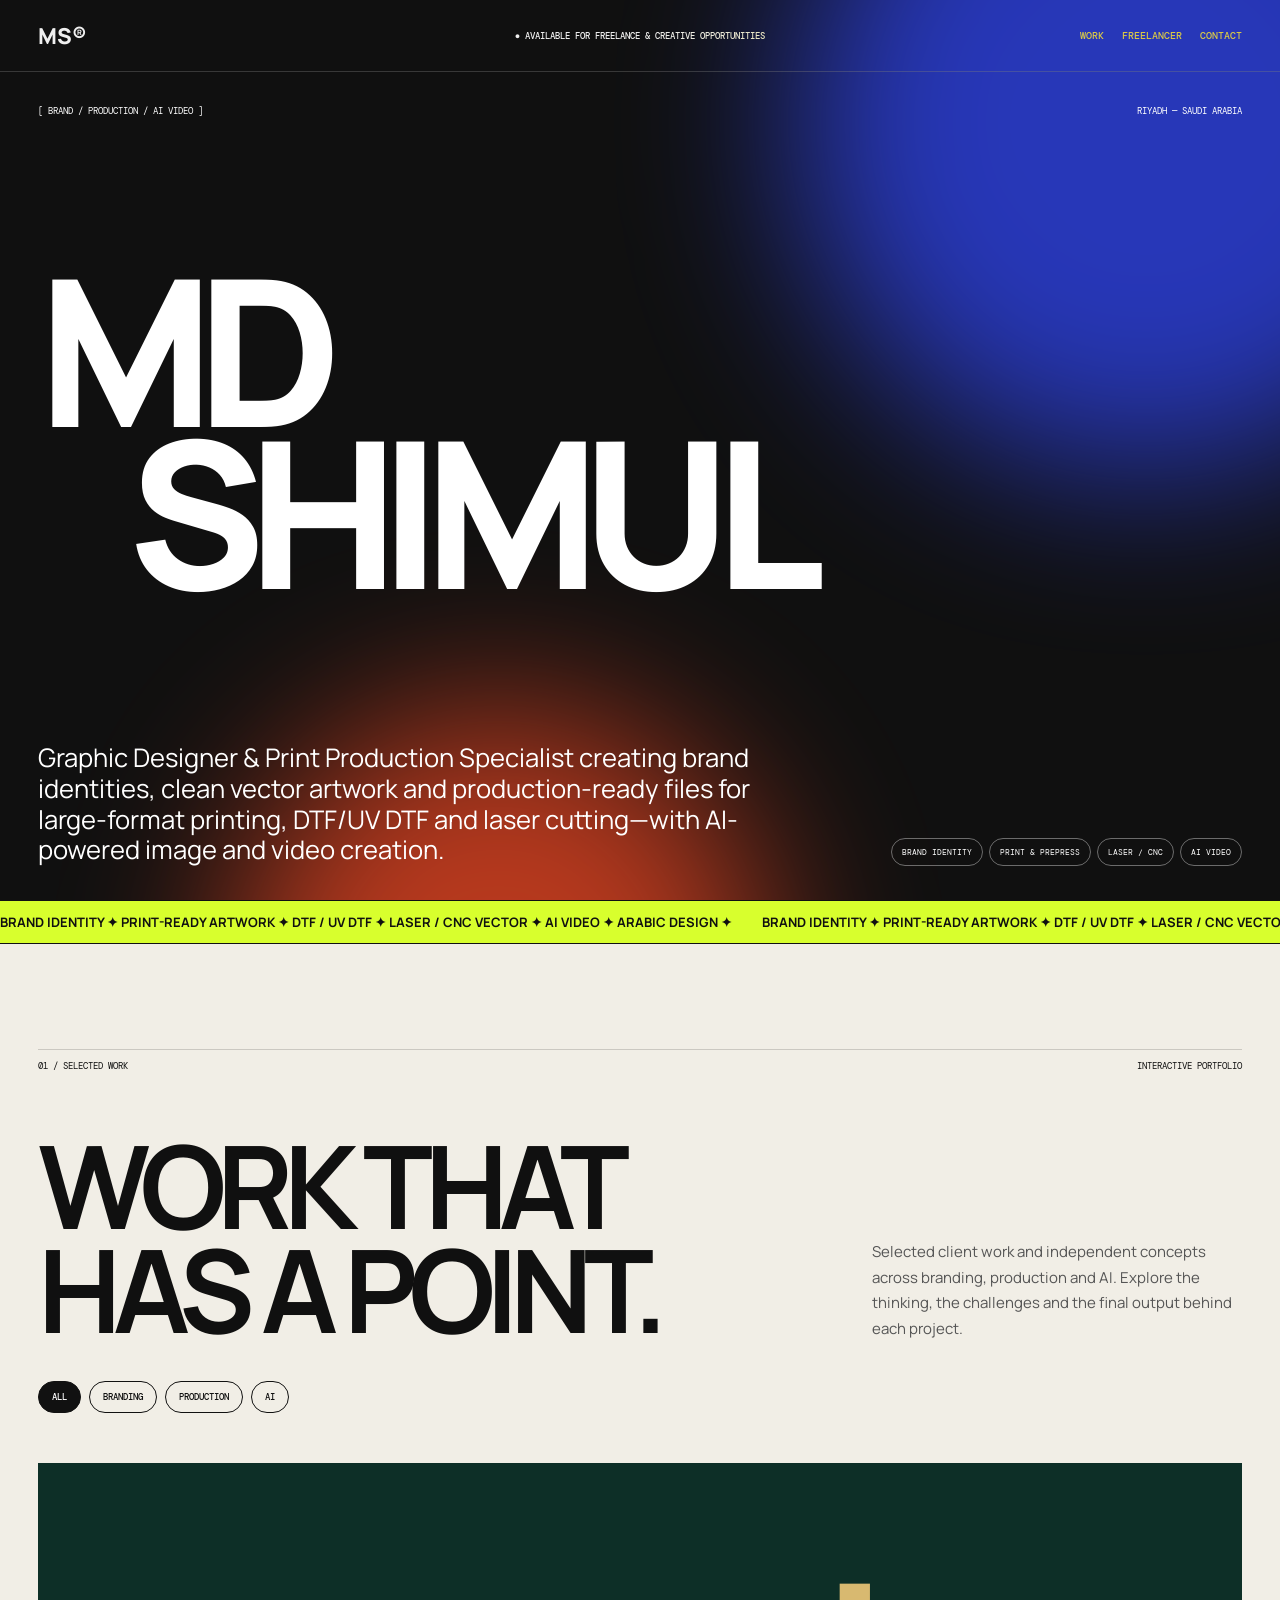
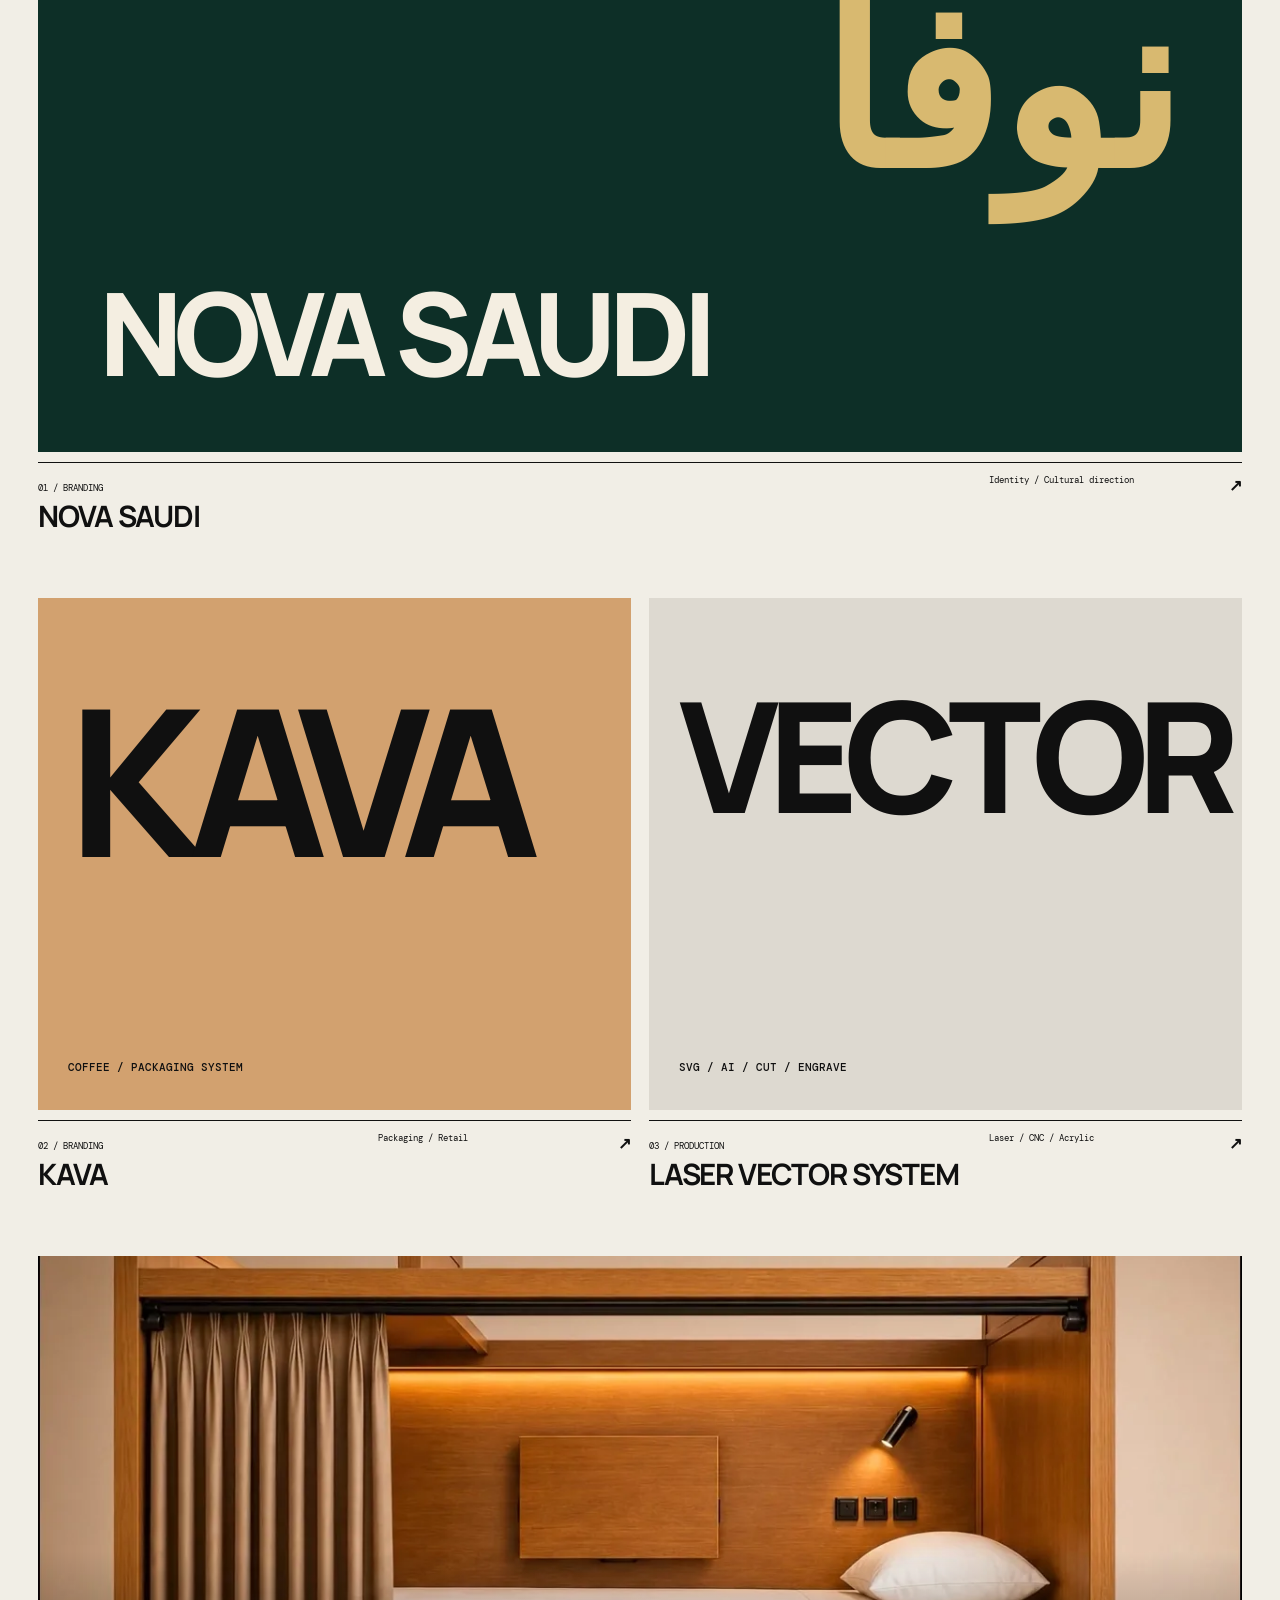
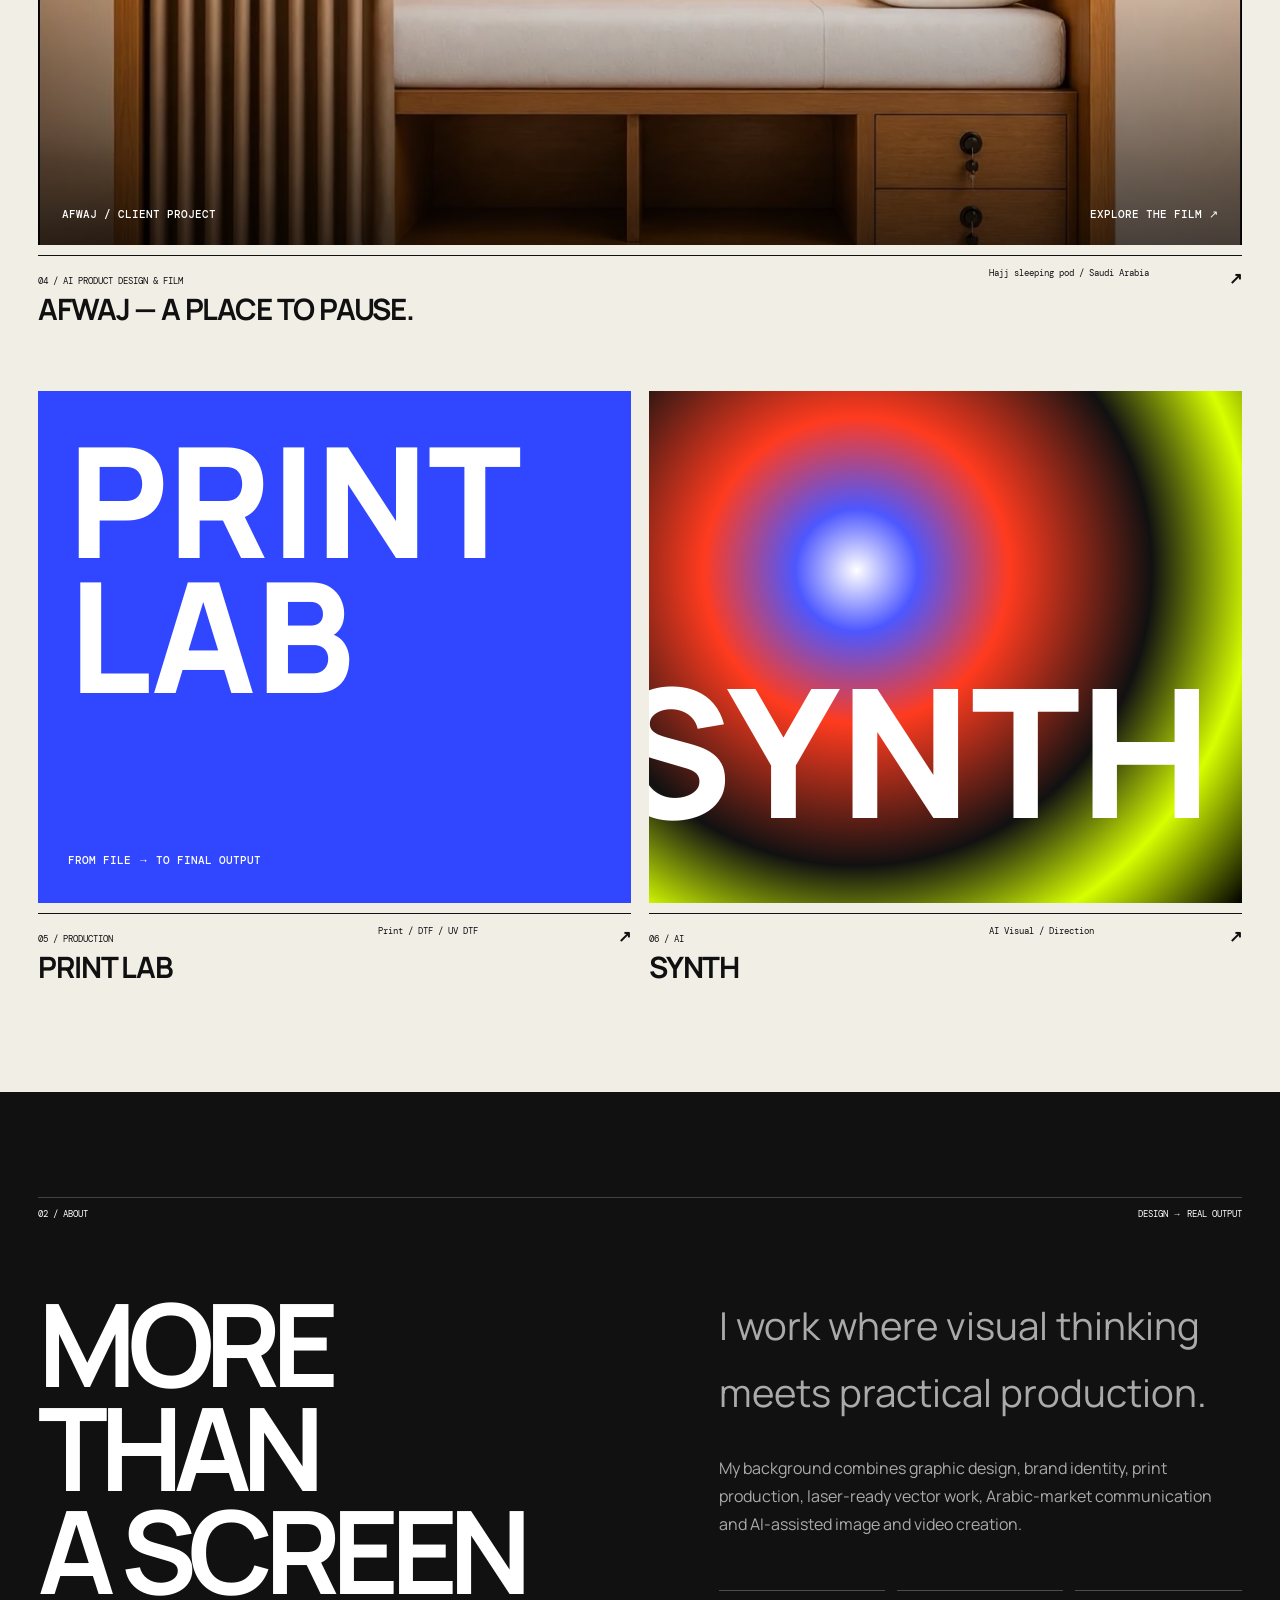
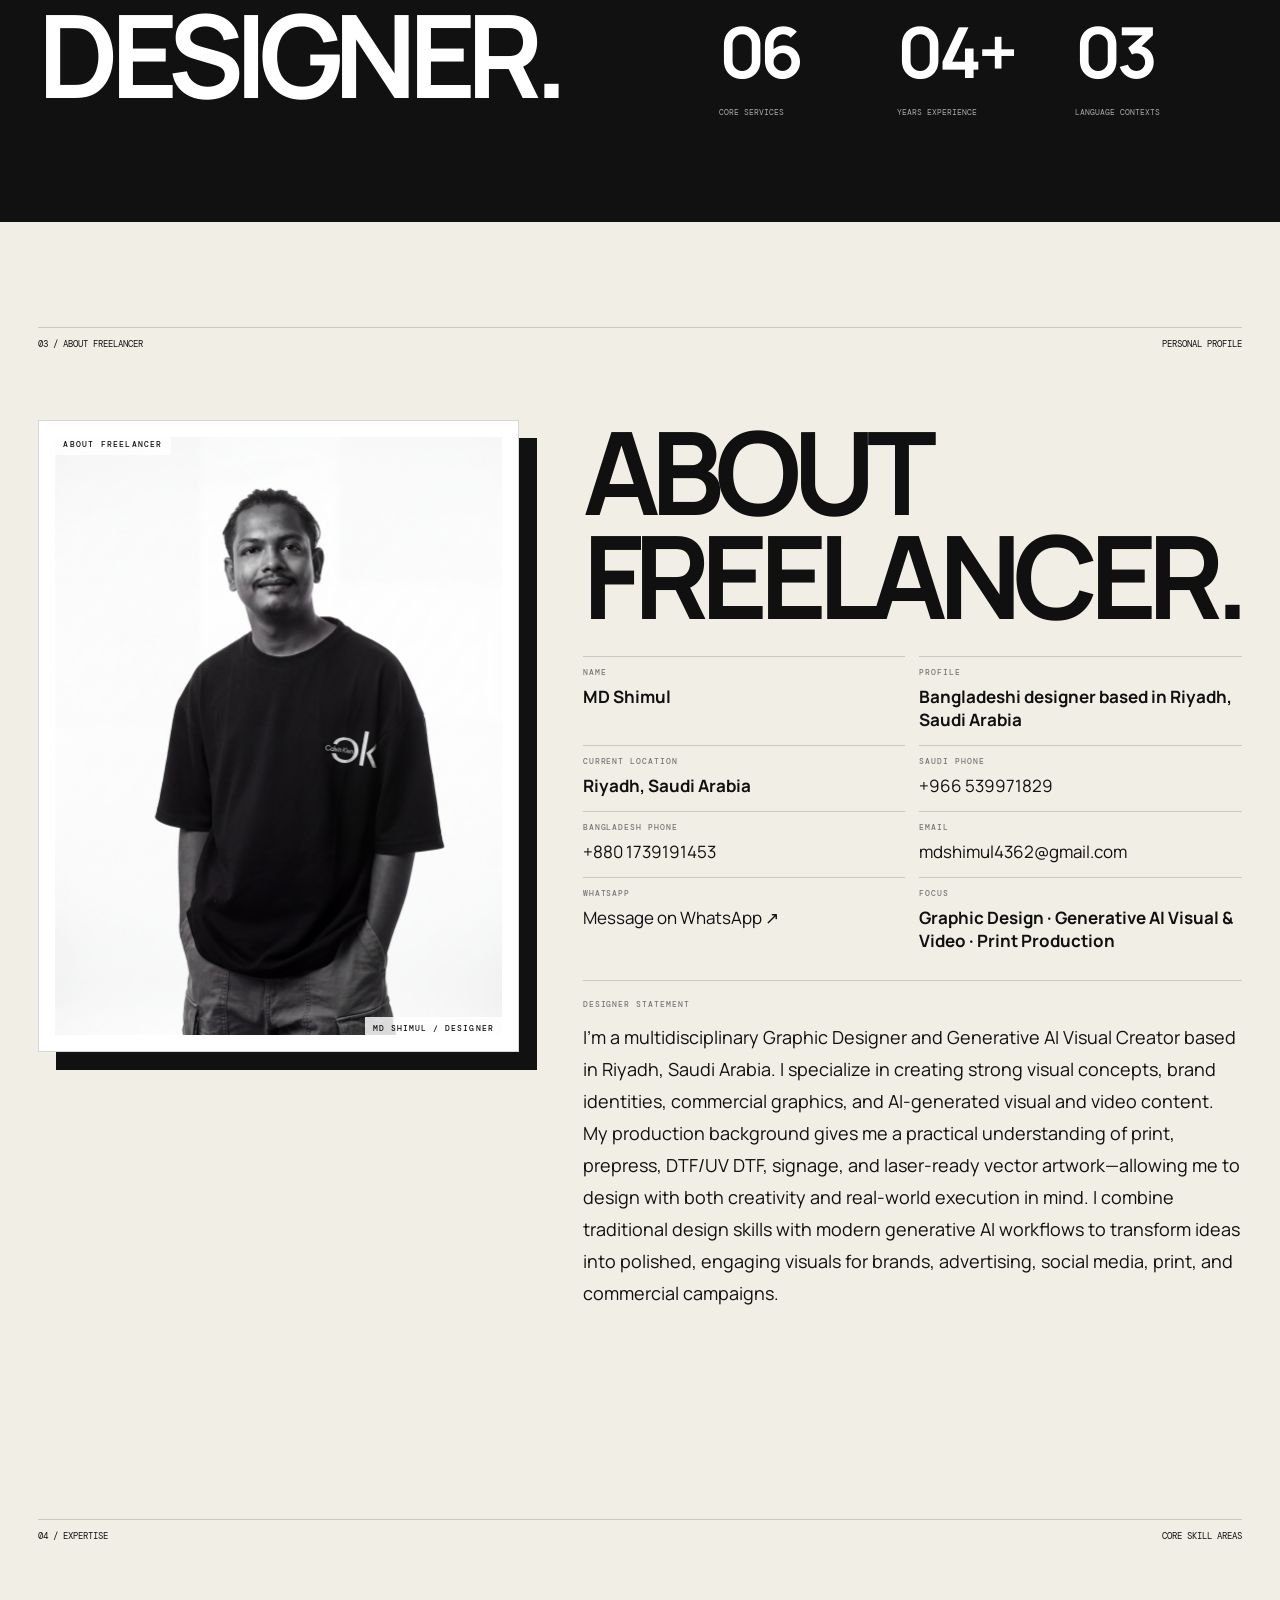
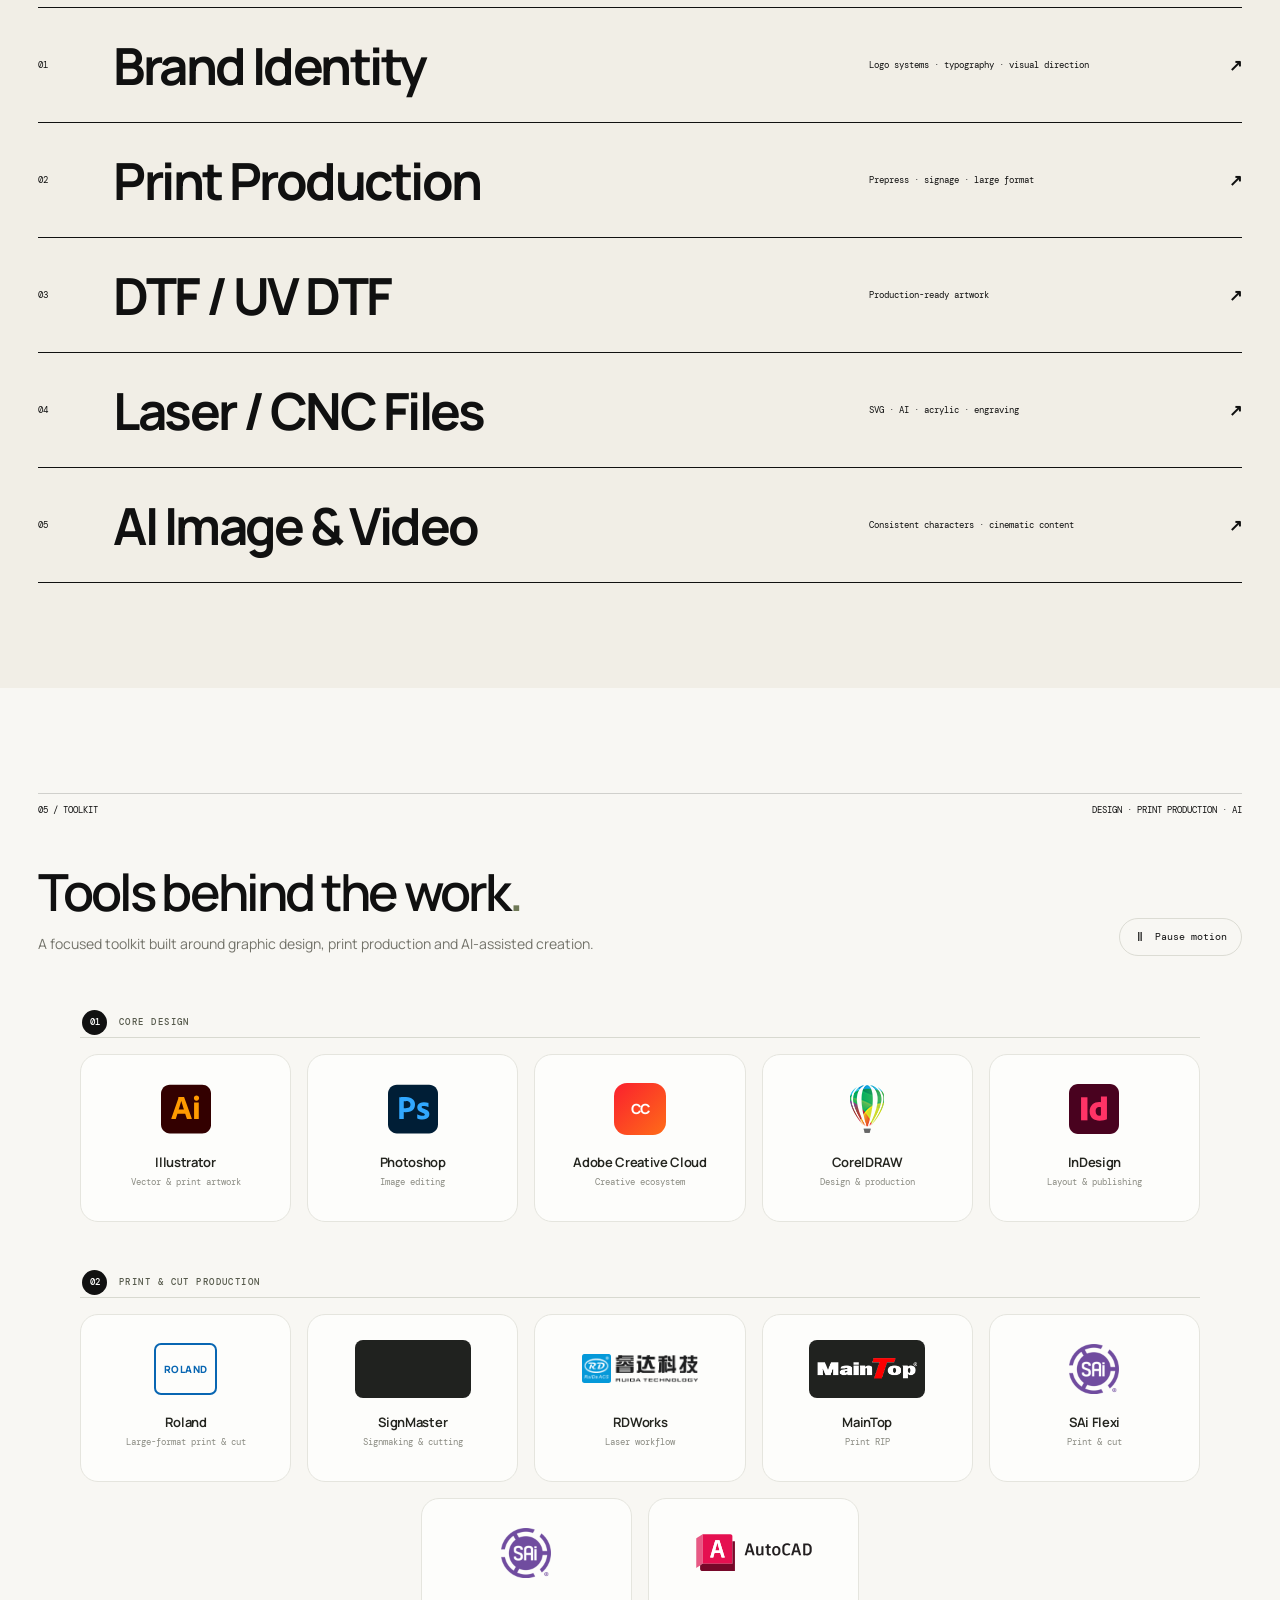
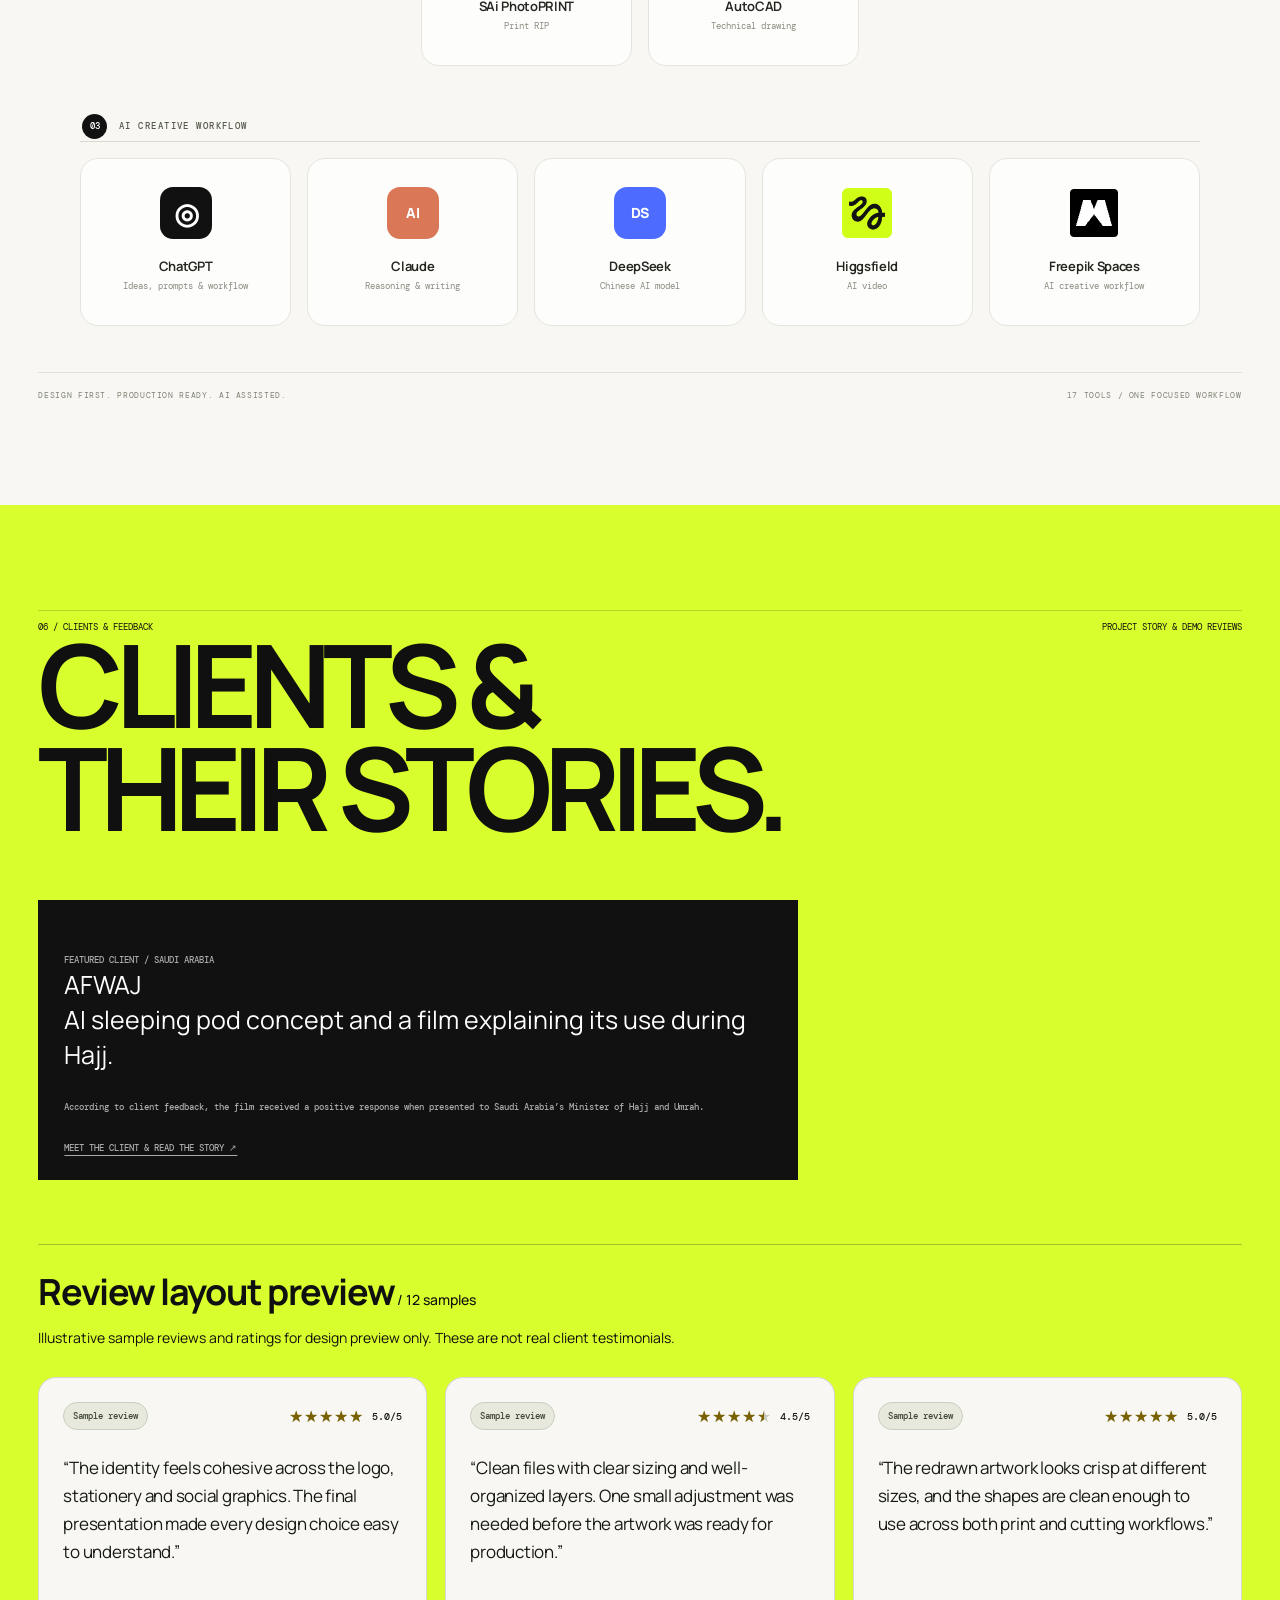
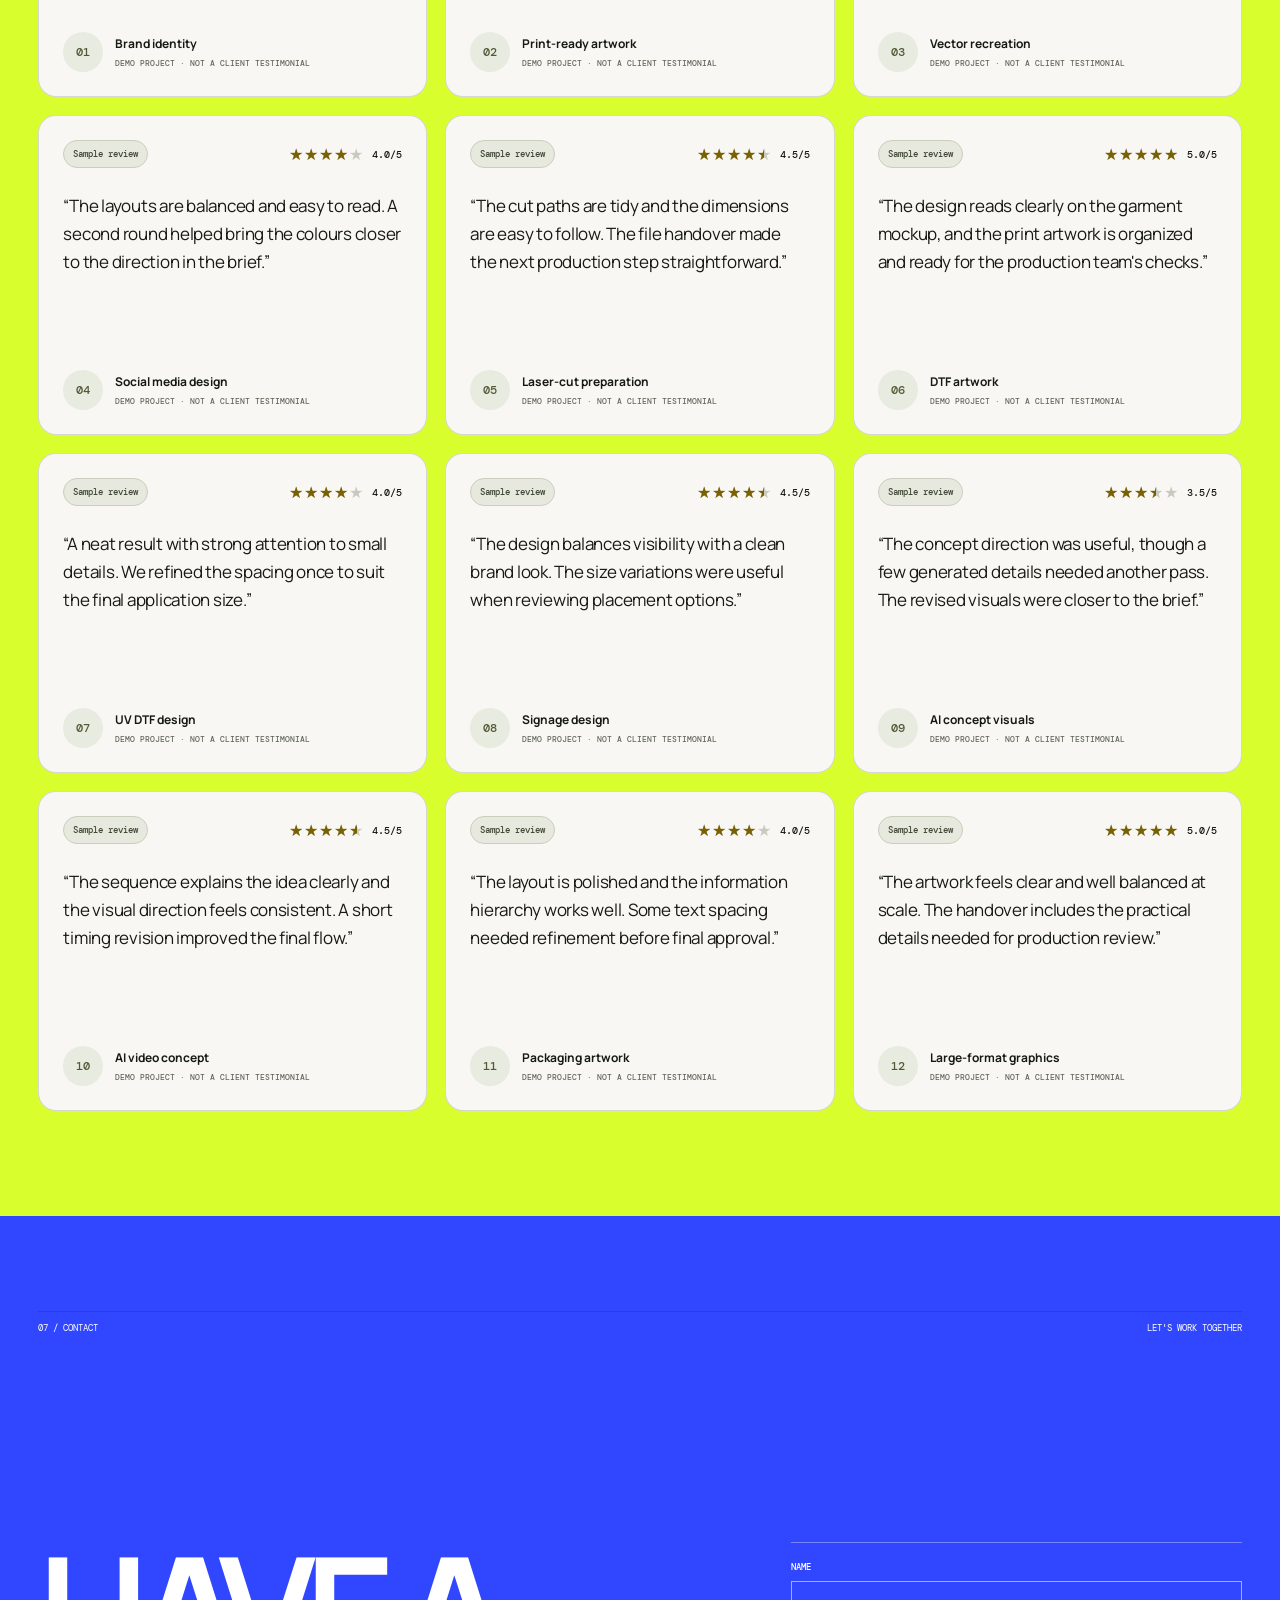
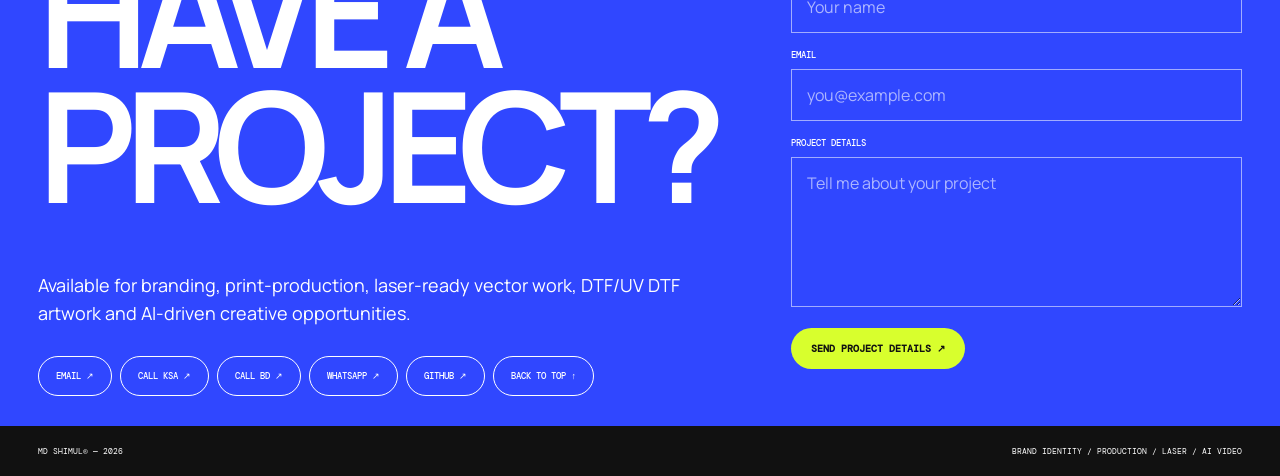
==== index.html @ 44db55bb "Refresh hero description and add 12 clearly labelled sample review cards" ====
<!doctype html>
<html lang="en">
<head>
<meta charset="utf-8">
<meta name="viewport" content="width=device-width,initial-scale=1">
<meta name="theme-color" content="#101010">
<meta name="description" content="MD Shimul — Bangladeshi Brand & Production Designer based in Riyadh, Saudi Arabia, specializing in brand identity, print, DTF/UV DTF, laser/CNC vector files and AI video.">
<meta name="robots" content="index,follow,max-image-preview:large">
<meta name="author" content="MD Shimul">
<link rel="canonical" href="https://shimulco2004-dot.github.io/">
<meta property="og:type" content="website">
<meta property="og:title" content="MD Shimul — Brand, Production & AI Video Designer">
<meta property="og:description" content="Bangladeshi designer based in Riyadh, Saudi Arabia. Brand identity, print production, laser/CNC vector artwork and AI video.">
<meta property="og:url" content="https://shimulco2004-dot.github.io/">
<meta name="twitter:card" content="summary">
<title>MD Shimul — Brand, Production & AI Video Designer</title>
<link rel="preconnect" href="https://fonts.googleapis.com"><link rel="preconnect" href="https://fonts.gstatic.com" crossorigin><link href="https://fonts.googleapis.com/css2?family=DM+Mono:wght@400;500&family=Manrope:wght@400;500;600;700;800&display=swap" rel="stylesheet">
<style>
*{box-sizing:border-box;margin:0;padding:0}:root{--bg:#f1eee6;--ink:#101010;--acid:#d8ff2d;--blue:#3047ff;--orange:#ff5530;--line:rgba(16,16,16,.17);--ease:cubic-bezier(.2,.8,.2,1)}html{scroll-behavior:smooth}body{background:var(--bg);color:var(--ink);font-family:Manrope,sans-serif;overflow-x:hidden}body.lock{overflow:hidden}a{color:inherit;text-decoration:none}button,input,textarea{font:inherit;color:inherit}img{display:block;max-width:100%;height:auto}.progress{position:fixed;top:0;left:0;width:100%;height:2px;z-index:9999}.progress i{display:block;height:100%;width:0;background:var(--acid)}
header{height:72px;position:fixed;inset:0 0 auto;z-index:90;display:grid;grid-template-columns:1fr auto 1fr;align-items:center;padding:0 3vw;color:#fff;mix-blend-mode:difference;border-bottom:1px solid rgba(255,255,255,.18)}.logo{font-size:22px;font-weight:800}.status{font:500 9px DM Mono}.menu{justify-self:end;display:flex;gap:18px;font:500 10px DM Mono}.hero{min-height:100svh;background:#101010;color:#fff;padding:105px 3vw 34px;display:flex;flex-direction:column;justify-content:space-between;position:relative;overflow:hidden}.orb{position:absolute;border-radius:50%;filter:blur(85px);opacity:.7}.oa{width:55vw;height:55vw;background:#3148ff;right:-17vw;top:-18vw}.ob{width:42vw;height:42vw;background:#ff4b24;left:18vw;bottom:-27vw}.heroTop,.heroType,.heroBottom{position:relative;z-index:2}.heroTop{display:flex;justify-content:space-between;font:400 9px DM Mono}.heroType{margin:45px 0}.hero h1{font-size:clamp(86px,16vw,255px);line-height:.79;letter-spacing:-.085em;font-weight:800}.hero h1:last-child{transform:translateX(7vw)}.heroBottom{display:grid;grid-template-columns:minmax(0,760px) auto;gap:28px;align-items:end}.heroBottom p{font-size:clamp(19px,2vw,30px);line-height:1.2}.chips{display:flex;flex-wrap:wrap;gap:6px;justify-content:flex-end}.chips span{border:1px solid rgba(255,255,255,.38);border-radius:999px;padding:8px 10px;font:400 8px DM Mono}.ticker{background:var(--acid);overflow:hidden;border-block:1px solid #111}.ticker div{display:flex;width:max-content;gap:30px;padding:12px 0;animation:run 20s linear infinite;font-size:13px;font-weight:700}.ticker span{white-space:nowrap}@keyframes run{to{transform:translateX(-50%)}}
.pad{padding:105px 3vw}.barhead{border-top:1px solid var(--line);padding-top:10px;display:flex;justify-content:space-between;font:400 9px DM Mono}.intro{display:grid;grid-template-columns:1fr 370px;gap:45px;align-items:end;margin:62px 0 68px}.intro h2,.about h2,.freelancer h2,.testimonials h2{font-size:clamp(60px,9vw,145px);line-height:.9;letter-spacing:-.075em}.intro p{font-size:15px;line-height:1.7;color:#555}.filters{display:flex;gap:8px;flex-wrap:wrap;margin:-28px 0 50px}.filters button{background:transparent;border:1px solid #111;border-radius:999px;padding:9px 13px;font:500 9px DM Mono;cursor:pointer}.filters button.active,.filters button:hover{background:#111;color:#fff}
.grid{display:grid;grid-template-columns:1fr 1fr;gap:62px 18px}.project{cursor:pointer}.project.hidden{display:none}.project.wide{grid-column:1/-1}.thumb{height:40vw;max-height:620px;position:relative;overflow:hidden;transition:.4s var(--ease)}.wide .thumb{height:46vw;max-height:720px}.project:hover .thumb{transform:scale(.985)}.thumb:after{content:'VIEW CASE';position:absolute;right:18px;top:18px;background:var(--acid);color:#111;border-radius:999px;padding:10px 12px;font:500 8px DM Mono;opacity:0;transform:translateY(-7px);transition:.3s;z-index:3}.project:hover .thumb:after{opacity:1;transform:none}.p1{background:#0d2f27}.p1:before{content:'نوفا';position:absolute;color:#d8b970;font-size:18vw;font-weight:800;right:5%;top:10%}.p1 span{position:absolute;left:5%;bottom:7%;color:#f4eee1;font-size:9vw;font-weight:800;letter-spacing:-.07em}.p2{background:#d2a16f}.p2:before{content:'KAVA';position:absolute;left:5%;top:8%;font-size:16vw;font-weight:800;letter-spacing:-.08em}.p2 span,.p3 span,.p4 span,.p5 span,.p6 span{position:absolute;left:5%;bottom:7%;font:500 11px DM Mono}.p3{background:#ddd9d0}.p3:before{content:'VECTOR';position:absolute;left:5%;top:10%;font-size:12vw;font-weight:800;letter-spacing:-.07em}.p4{background:#111;color:#fff}.p4:before{content:'AI FILM';position:absolute;left:5%;top:10%;font-size:14vw;font-weight:800;letter-spacing:-.07em}.p4 span{color:var(--acid)}.p5{background:var(--blue);color:#fff}.p5:before{content:'PRINT\A LAB';white-space:pre;position:absolute;left:5%;top:8%;font-size:12vw;line-height:.88;font-weight:800}.p6{background:radial-gradient(circle at 35% 35%,#fff 0,#4d57ff 12%,#ff3b1f 30%,#111 58%,#d7ff00 78%,#000 100%)}.p6:before{content:'SYNTH';position:absolute;right:5%;bottom:6%;font-size:14vw;font-weight:800;color:#fff}.meta{border-top:1px solid #111;margin-top:10px;padding-top:11px;display:grid;grid-template-columns:1fr 220px auto;gap:20px}.meta h3{font-size:clamp(21px,2.3vw,35px);letter-spacing:-.04em}.meta small,.meta p{font:400 9px DM Mono}
.dark{background:#111;color:#fff}.dark .barhead{border-color:rgba(255,255,255,.2)}.aboutGrid{display:grid;grid-template-columns:1.05fr .95fr;gap:8vw;margin-top:72px}.lead{font-size:clamp(26px,3vw,43px);line-height:1.15;margin-bottom:28px}.about p{color:#aaa;line-height:1.75}.numbers{display:grid;grid-template-columns:repeat(3,1fr);gap:12px;margin-top:52px}.number{border-top:1px solid rgba(255,255,255,.25);padding-top:12px}.number strong{font-size:clamp(36px,5.5vw,82px);letter-spacing:-.06em}.number span{display:block;margin-top:8px;font:400 8px DM Mono;color:#aaa}
.freelancerWrap{display:grid;grid-template-columns:minmax(280px,520px) 1fr;gap:5vw;align-items:start;margin-top:70px}.editorial{position:relative;background:#fff;padding:16px;border:1px solid var(--line);box-shadow:18px 18px 0 #111}.editorial:before{content:'ABOUT FREELANCER';position:absolute;left:16px;top:12px;background:rgba(255,255,255,.82);padding:6px 8px;font:500 8px DM Mono;letter-spacing:.15em;z-index:2}.editorial:after{content:'MD SHIMUL / DESIGNER';position:absolute;right:16px;bottom:12px;background:rgba(255,255,255,.82);padding:6px 8px;font:500 8px DM Mono;letter-spacing:.13em;z-index:2}.editorial img{width:100%;height:auto}.info{display:grid;grid-template-columns:1fr 1fr;gap:14px;margin:28px 0}.item{border-top:1px solid var(--line);padding-top:10px}.item span{display:block;font:500 8px DM Mono;letter-spacing:.12em;text-transform:uppercase;color:#777;margin-bottom:8px}.item strong,.item a{font-size:17px;word-break:break-word}.statement{border-top:1px solid var(--line);padding-top:18px}.statement span{display:block;font:500 8px DM Mono;letter-spacing:.12em;text-transform:uppercase;color:#777;margin-bottom:12px}.statement p{font-size:18px;line-height:1.78}.skills{margin-top:65px;border-top:1px solid #111}.skill{display:grid;grid-template-columns:55px 1fr 340px auto;align-items:center;gap:20px;border-bottom:1px solid #111;padding:22px 0;transition:.25s}.skill:hover{background:var(--acid);padding-inline:14px}.skill h3{font-size:clamp(30px,4vw,58px);letter-spacing:-.05em}.skill small,.skill p{font:400 9px DM Mono}.tools{background:var(--orange)}.cloud{display:flex;flex-wrap:wrap;gap:10px;margin-top:62px}.cloud span{font-size:clamp(25px,4.5vw,72px);font-weight:700;border:1px solid #111;border-radius:999px;padding:.12em .34em;letter-spacing:-.04em}.contact{min-height:90svh;background:var(--blue);color:#fff;padding:95px 3vw 30px;display:flex;flex-direction:column;justify-content:space-between}.contact h2{font-size:clamp(70px,12vw,190px);line-height:.88;letter-spacing:-.075em;margin:58px 0}.contact p{max-width:720px;font-size:18px;line-height:1.6}.links{display:flex;flex-wrap:wrap;gap:8px;margin-top:28px}.links a{border:1px solid #fff;border-radius:999px;padding:13px 17px;font:500 9px DM Mono}.links a:hover{background:var(--acid);color:#111;border-color:var(--acid)}footer{background:#111;color:#fff;padding:20px 3vw;display:flex;justify-content:space-between;font:400 8px DM Mono}.reveal{opacity:0;transform:translateY(34px);transition:.7s var(--ease)}.reveal.show{opacity:1;transform:none}.modal{position:fixed;inset:0;background:#101010;color:#fff;z-index:5000;opacity:0;pointer-events:none;transition:.35s;overflow:auto}.modal.open{opacity:1;pointer-events:auto}.modalTop{position:sticky;top:0;z-index:3;padding:18px 3vw;display:flex;justify-content:space-between;border-bottom:1px solid rgba(255,255,255,.18);background:rgba(16,16,16,.9);font:500 9px DM Mono}.close{border:1px solid #fff;background:transparent;color:#fff;border-radius:999px;padding:9px 12px;cursor:pointer}.case{padding:7vw 3vw}.case h2{font-size:clamp(68px,13vw,210px);line-height:.84;letter-spacing:-.08em;margin:20px 0 30px}.caseK{font:500 9px DM Mono;color:#aaa}.caseGrid{display:grid;grid-template-columns:1.15fr .85fr;gap:8vw;border-top:1px solid rgba(255,255,255,.2);padding-top:18px}.caseGrid p{font-size:clamp(21px,2.4vw,36px);line-height:1.17}.facts{font:400 9px DM Mono;display:grid;grid-template-columns:1fr 1fr;gap:20px}.facts span{display:block;color:#777;margin-bottom:6px}.caseVisual{margin:0 3vw 5vw;min-height:52vw;max-height:720px;position:relative;overflow:hidden}.caseVisual.p1,.caseVisual.p2,.caseVisual.p3,.caseVisual.p4,.caseVisual.p5,.caseVisual.p6{height:auto}
.testimonials{background:var(--acid)}.testimonial-grid{display:grid;grid-template-columns:repeat(3,1fr);gap:16px;margin-top:60px}.testimonial-card{background:#111;color:#fff;padding:26px;min-height:280px;display:flex;flex-direction:column;justify-content:space-between}.testimonial-card p{font-size:clamp(18px,2vw,27px);line-height:1.4}.testimonial-card small{font:500 9px DM Mono;color:#aaa;margin-top:28px}.contact-grid{display:grid;grid-template-columns:1fr 1fr;gap:6vw;align-items:start}.contact-form{margin-top:58px;border-top:1px solid rgba(255,255,255,.35);padding-top:18px}.field{margin-bottom:16px}.field label{display:block;font:500 9px DM Mono;margin-bottom:8px}.field input,.field textarea{width:100%;border:1px solid rgba(255,255,255,.55);background:transparent;color:#fff;padding:14px 15px;outline:none}.field input::placeholder,.field textarea::placeholder{color:rgba(255,255,255,.6)}.field input:focus,.field textarea:focus{border-color:var(--acid)}.field textarea{min-height:150px;resize:vertical}.submit{border:0;background:var(--acid);color:#111;padding:14px 20px;border-radius:999px;font:700 10px DM Mono;cursor:pointer}
@media(max-width:900px){header{grid-template-columns:1fr auto}.status{display:none}.menu a:nth-child(2){display:none}.hero h1{font-size:20vw}.hero h1:last-child{transform:none}.heroBottom,.intro,.aboutGrid,.freelancerWrap,.caseGrid,.contact-grid{grid-template-columns:1fr}.chips{justify-content:flex-start}.grid{grid-template-columns:1fr}.project.wide{grid-column:auto}.thumb,.wide .thumb{height:82vw}.meta{grid-template-columns:1fr auto}.meta p{display:none}.numbers,.info,.testimonial-grid{grid-template-columns:1fr}.skill{grid-template-columns:38px 1fr auto}.skill p{display:none}.caseVisual{min-height:82vw}}@media(max-width:560px){.pad{padding:82px 4vw}.hero{padding:92px 4vw 28px}.hero h1{font-size:21vw}.heroTop span:last-child{display:none}.intro h2,.about h2,.freelancer h2,.testimonials h2{font-size:17vw}.thumb,.wide .thumb{height:95vw}.editorial{box-shadow:12px 12px 0 #111}.contact h2{font-size:17vw}}


.toolkit-group-label{flex:0 0 100%;display:flex;align-items:center;gap:12px;margin-top:24px;padding:8px 2px 2px;border-bottom:1px solid #d8d9d0;color:#55594b;font:500 9px 'DM Mono',monospace;letter-spacing:.16em}.toolkit-group-label:first-child{margin-top:0}.toolkit-group-label span{display:inline-grid;place-items:center;width:25px;height:25px;border-radius:50%;background:#111;color:#fff;letter-spacing:0}.toolkit-priority{border-color:#bdc7a3;background:#fff}.toolkit-wordmark{display:grid;place-items:center;min-width:52px;height:52px;padding:0 8px;border-radius:13px;font:800 14px Manrope,sans-serif;letter-spacing:-.04em}.toolkit-wordmark.cc{background:linear-gradient(135deg,#fa202e,#ff6c18);color:#fff}.toolkit-wordmark.roland{color:#0866b2;border:2px solid #0866b2;border-radius:7px;font-size:10px;letter-spacing:.04em}.toolkit-wordmark.chatgpt{background:#111;color:#fff;font-size:29px}.toolkit-wordmark.claude{background:#d97757;color:#fff}.toolkit-wordmark.deepseek{background:#4d6bfe;color:#fff}@media(max-width:560px){.toolkit-group-label{margin-top:18px;font-size:8px}.toolkit-wordmark{height:47px;min-width:47px}}

/* Toolkit: original brand assets, quiet sequential emphasis. */
.tools{background:#f8f7f3;position:relative;scroll-margin-top:72px}
.toolkit-heading{display:flex;justify-content:space-between;align-items:flex-end;gap:24px;margin:48px 0 38px}
.toolkit-heading h2{font-size:clamp(32px,4vw,58px);font-weight:600;letter-spacing:-.055em;line-height:1.08}
.toolkit-heading h2>span{color:#6f7956}
.toolkit-heading p{margin-top:14px;font-size:14px;color:#73736a;line-height:1.6}
.toolkit-toggle{display:flex;align-items:center;gap:9px;flex-shrink:0;border:1px solid #dcdcd4;border-radius:30px;background:transparent;padding:10px 14px;font:400 10px 'DM Mono',monospace;cursor:pointer}
.toolkit-toggle:hover{background:#eeeee7}.toolkit-toggle:focus-visible,.toolkit-card a:focus-visible{outline:2px solid #3047ff;outline-offset:5px}
.toolkit-toggle-icon{font-size:12px;min-width:12px;text-align:center}
.toolkit-grid{list-style:none;display:flex;flex-wrap:wrap;justify-content:center;gap:16px;padding:8px 0 12px;max-width:1120px;margin:0 auto}
.toolkit-card{position:relative;flex:0 0 calc((100% - 64px)/5);min-width:0;border:1px solid #e5e5de;border-radius:18px;background:#fdfdfb;transform:translateY(0) scale(1);transition:transform .7s cubic-bezier(.22,1,.36,1),box-shadow .7s ease,border-color .7s ease,background .7s ease}
.toolkit-card a{min-height:166px;padding:25px 12px 23px;display:flex;flex-direction:column;align-items:center;text-align:center;border-radius:18px}
.toolkit-logo{height:58px;width:116px;max-width:100%;display:flex;align-items:center;justify-content:center;margin-bottom:15px}
.toolkit-logo img{width:auto;height:auto;max-width:100%;max-height:50px;object-fit:contain}
.toolkit-logo-dark{background:#20221f;border-radius:8px;padding:8px}.toolkit-toggle[hidden]{display:none}
.toolkit-name{font-size:13px;font-weight:650;letter-spacing:-.025em;color:#24251f}.toolkit-kind{margin-top:5px;color:#8a8b82;font:400 9px 'DM Mono',monospace;line-height:1.45}
.toolkit-dot{position:absolute;bottom:10px;width:4px;height:4px;border-radius:50%;background:#707e50;opacity:0;transition:opacity .6s}
.toolkit-card.is-active,.toolkit-card:hover,.toolkit-card:focus-within{transform:translateY(-4px) scale(1.045);border-color:#c4cbb7;box-shadow:0 14px 30px -16px rgba(35,44,20,.22);background:#fff;z-index:1}
.toolkit-card.is-active .toolkit-dot,.toolkit-card:hover .toolkit-dot,.toolkit-card:focus-within .toolkit-dot{opacity:1}
.toolkit-footer{display:flex;justify-content:space-between;gap:16px;margin-top:34px;padding-top:17px;border-top:1px solid #e0e1d8;color:#7f8275;font:400 8px 'DM Mono',monospace;letter-spacing:.08em}
@media(max-width:900px){.toolkit-card{flex-basis:calc((100% - 32px)/3)}.toolkit-heading{align-items:flex-start}.toolkit-heading h2{max-width:430px}}
@media(max-width:560px){.toolkit-heading{margin:30px 0 24px;flex-direction:column;gap:18px}.toolkit-grid{gap:12px}.toolkit-card{flex-basis:calc((100% - 12px)/2)}.toolkit-card a{min-height:151px;padding:20px 9px}.toolkit-logo{margin-bottom:10px}.toolkit-name{font-size:12px}.toolkit-kind{font-size:9px}.toolkit-footer{font-size:7px}.tools .barhead{gap:20px;font-size:8px}.toolkit-card.is-active,.toolkit-card:hover,.toolkit-card:focus-within{transform:translateY(-3px) scale(1.025)}}
@media(prefers-reduced-motion:reduce){.toolkit-card,.toolkit-dot{transition:none}.toolkit-card.is-active,.toolkit-card:hover,.toolkit-card:focus-within{transform:none}.ticker div{animation:none}.reveal{opacity:1;transform:none;transition:none}}
.afwaj-thumb{background:#302318}.afwaj-thumb img{width:100%;height:100%;object-fit:cover}.afwaj-thumb:before{content:'';position:absolute;inset:50% 0 0;background:linear-gradient(transparent,rgba(0,0,0,.7))}.afwaj-label,.afwaj-watch{position:absolute;bottom:24px;color:#fff;font:500 11px 'DM Mono',monospace;z-index:2}.afwaj-label{left:24px}.afwaj-watch{right:24px}.afwaj-project>a{display:block}.afwaj-project>a:focus-visible{outline:3px solid var(--blue);outline-offset:7px}.afwaj-client a{text-decoration:underline;text-underline-offset:4px}.afwaj-client p{font-size:clamp(18px,2vw,25px)}@media(max-width:560px){.afwaj-label,.afwaj-watch{font-size:8px;bottom:16px}.afwaj-label{left:14px}.afwaj-watch{right:14px}.afwaj-project.wide .thumb{height:64vw}}

/* Clearly labelled testimonial design samples. */
.featured-story{grid-template-columns:minmax(0,1fr);max-width:760px}
.demo-review-heading{margin-top:64px;border-top:1px solid rgba(16,16,16,.25);padding-top:22px}
.demo-review-heading h3{font-size:clamp(23px,3vw,36px);letter-spacing:-.04em}
.demo-review-heading h3 span{font-size:14px;font-weight:500;letter-spacing:0}
.demo-review-heading p{max-width:720px;margin-top:10px;font-size:14px;line-height:1.65}
.demo-review-grid{margin-top:28px;gap:18px}
.demo-review{background:#f8f7f3;color:#171914;border:1px solid rgba(16,16,16,.14);border-radius:18px;padding:24px;min-width:0;min-height:320px;gap:24px}
.demo-review-top{display:flex;align-items:center;justify-content:space-between;flex-wrap:wrap;gap:12px}
.demo-review-badge{font:500 9px 'DM Mono',monospace;background:#e7e9df;border:1px solid #c9cfbc;border-radius:999px;padding:7px 9px;color:#414837}
.demo-rating{display:flex;align-items:center;gap:8px}.demo-rating b{font:500 10px 'DM Mono',monospace}
.demo-stars{display:inline-block;position:relative;font-size:16px;letter-spacing:1px;line-height:1;color:#c9c9bf;white-space:nowrap}
.demo-stars>span:last-child{position:absolute;left:0;top:0;overflow:hidden;color:#796000}
.demo-review p{font-size:17px;line-height:1.65;letter-spacing:-.015em}
.demo-review-person{display:flex;gap:12px;align-items:center;margin-top:auto}
.demo-avatar{display:grid;place-items:center;width:40px;height:40px;flex-shrink:0;border-radius:50%;background:#e8ebdf;color:#4e5b37;font:500 12px 'DM Mono',monospace}
.demo-review-person strong{display:block;font-size:12px}
.demo-review-person small{display:block;margin-top:5px;color:#64685b;font-size:8px;line-height:1.6}
@media(min-width:901px) and (max-width:1150px){.demo-review-grid{grid-template-columns:repeat(2,minmax(0,1fr))}}
@media(max-width:560px){.demo-review{padding:22px;min-height:290px}.demo-review-heading h3 span{display:block;margin-top:8px}}

</style>
</head>
<body>
<div class="progress"><i></i></div><header><a class="logo" href="#home">MS®</a><div class="status">● AVAILABLE FOR FREELANCE & CREATIVE OPPORTUNITIES</div><nav class="menu"><a href="#work">WORK</a><a href="#freelancer">FREELANCER</a><a href="#contact">CONTACT</a></nav></header>
<main><section class="hero" id="home"><div class="orb oa"></div><div class="orb ob"></div><div class="heroTop"><span>[ BRAND / PRODUCTION / AI VIDEO ]</span><span>RIYADH — SAUDI ARABIA</span></div><div class="heroType"><h1>MD</h1><h1>SHIMUL</h1></div><div class="heroBottom"><p>Graphic Designer &amp; Print Production Specialist creating brand identities, clean vector artwork and production-ready files for large-format printing, DTF/UV DTF and laser cutting—with AI-powered image and video creation.</p><div class="chips"><span>BRAND IDENTITY</span><span>PRINT & PREPRESS</span><span>LASER / CNC</span><span>AI VIDEO</span></div></div></section>
<div class="ticker"><div><span>BRAND IDENTITY ✦ PRINT-READY ARTWORK ✦ DTF / UV DTF ✦ LASER / CNC VECTOR ✦ AI VIDEO ✦ ARABIC DESIGN ✦ </span><span>BRAND IDENTITY ✦ PRINT-READY ARTWORK ✦ DTF / UV DTF ✦ LASER / CNC VECTOR ✦ AI VIDEO ✦ ARABIC DESIGN ✦ </span></div></div>
<section class="pad" id="work"><div class="barhead reveal"><span>01 / SELECTED WORK</span><span>INTERACTIVE PORTFOLIO</span></div><div class="intro reveal"><h2>WORK THAT<br>HAS A POINT.</h2><p>Selected client work and independent concepts across branding, production and AI. Explore the thinking, the challenges and the final output behind each project.</p></div><div class="filters reveal"><button class="active" data-filter="all">ALL</button><button data-filter="branding">BRANDING</button><button data-filter="production">PRODUCTION</button><button data-filter="ai">AI</button></div><div class="grid">
<article class="project wide reveal" tabindex="0" data-category="branding" data-title="NOVA SAUDI" data-kicker="Brand Identity / Saudi Market" data-summary="A premium visual identity concept balancing contemporary Saudi expression with a restrained, production-aware brand system." data-role="Brand Identity / Art Direction" data-year="2026" data-class="p1"><div class="thumb p1"><span>NOVA SAUDI</span></div><div class="meta"><div><small>01 / BRANDING</small><h3>NOVA SAUDI</h3></div><p>Identity / Cultural direction</p><b>↗</b></div></article>
<article class="project reveal" tabindex="0" data-category="branding" data-title="KAVA" data-kicker="Packaging / Retail" data-summary="A modular coffee identity designed to scale across packaging, menu systems, retail graphics and social content." data-role="Brand System / Packaging" data-year="2026" data-class="p2"><div class="thumb p2"><span>COFFEE / PACKAGING SYSTEM</span></div><div class="meta"><div><small>02 / BRANDING</small><h3>KAVA</h3></div><p>Packaging / Retail</p><b>↗</b></div></article>
<article class="project reveal" tabindex="0" data-category="production" data-title="LASER VECTOR SYSTEM" data-kicker="Laser / CNC / Acrylic" data-summary="A production-ready vector workflow focused on clean paths, correct scale, reliable cutting, engraving and acrylic fabrication." data-role="Vector / Production" data-year="2026" data-class="p3"><div class="thumb p3"><span>SVG / AI / CUT / ENGRAVE</span></div><div class="meta"><div><small>03 / PRODUCTION</small><h3>LASER VECTOR SYSTEM</h3></div><p>Laser / CNC / Acrylic</p><b>↗</b></div></article>
<article class="project wide reveal afwaj-project" data-category="ai" id="afwaj"><a href="afwaj.html" aria-label="Explore AFWAJ: A place to pause — sleeping pod design and AI film"><div class="thumb afwaj-thumb"><img src="assets/afwaj/pod-poster.webp" width="1284" height="716" loading="lazy" decoding="async" alt="Warm wood sleeping pod with a bed, storage, reading light and privacy curtains, from the AFWAJ AI film"><span class="afwaj-label">AFWAJ / CLIENT PROJECT</span><span class="afwaj-watch">EXPLORE THE FILM ↗</span></div><div class="meta"><div><small>04 / AI PRODUCT DESIGN &amp; FILM</small><h3>AFWAJ — A PLACE TO PAUSE.</h3></div><p>Hajj sleeping pod / Saudi Arabia</p><b aria-hidden="true">↗</b></div></a></article>
<article class="project reveal" tabindex="0" data-category="production" data-title="PRINT LAB" data-kicker="Print / DTF / UV DTF" data-summary="A production-focused system showing how clean artwork moves from design to prepress, DTF, UV DTF and final physical output." data-role="Prepress / Production" data-year="2026" data-class="p5"><div class="thumb p5"><span>FROM FILE → TO FINAL OUTPUT</span></div><div class="meta"><div><small>05 / PRODUCTION</small><h3>PRINT LAB</h3></div><p>Print / DTF / UV DTF</p><b>↗</b></div></article>
<article class="project reveal" tabindex="0" data-category="ai" data-title="SYNTH" data-kicker="AI Visual / Art Direction" data-summary="An experimental AI visual direction exploring image generation, campaign concepting and refined commercial presentation." data-role="AI Visual / Direction" data-year="2026" data-class="p6"><div class="thumb p6"></div><div class="meta"><div><small>06 / AI</small><h3>SYNTH</h3></div><p>AI Visual / Direction</p><b>↗</b></div></article></div></section>
<section class="about dark pad"><div class="barhead reveal"><span>02 / ABOUT</span><span>DESIGN → REAL OUTPUT</span></div><div class="aboutGrid"><h2 class="reveal">MORE THAN<br>A SCREEN<br>DESIGNER.</h2><div class="reveal"><p class="lead">I work where visual thinking meets practical production.</p><p>My background combines graphic design, brand identity, print production, laser-ready vector work, Arabic-market communication and AI-assisted image and video creation.</p><div class="numbers"><div class="number"><strong>06</strong><span>CORE SERVICES</span></div><div class="number"><strong>04+</strong><span>YEARS EXPERIENCE</span></div><div class="number"><strong>03</strong><span>LANGUAGE CONTEXTS</span></div></div></div></div></section>
<section class="freelancer pad" id="freelancer"><div class="barhead reveal"><span>03 / ABOUT FREELANCER</span><span>PERSONAL PROFILE</span></div><div class="freelancerWrap"><div class="editorial reveal"><img src="portrait.png" width="3584" height="4800" loading="lazy" decoding="async" alt="Portrait of MD Shimul, Bangladeshi designer based in Riyadh"></div><div class="reveal"><h2>ABOUT<br>FREELANCER.</h2><div class="info"><div class="item"><span>Name</span><strong>MD Shimul</strong></div><div class="item"><span>Profile</span><strong>Bangladeshi designer based in Riyadh, Saudi Arabia</strong></div><div class="item"><span>Current Location</span><strong>Riyadh, Saudi Arabia</strong></div><div class="item"><span>Saudi Phone</span><a href="tel:+966539971829">+966 539971829</a></div><div class="item"><span>Bangladesh Phone</span><a href="tel:+8801739191453">+880 1739191453</a></div><div class="item"><span>Email</span><a href="mailto:mdshimul4362@gmail.com">mdshimul4362@gmail.com</a></div><div class="item"><span>WhatsApp</span><a href="https://wa.me/8801739191453" target="_blank" rel="noopener">Message on WhatsApp ↗</a></div><div class="item"><span>Focus</span><strong>Graphic Design · Generative AI Visual & Video · Print Production</strong></div></div><div class="statement"><span>Designer Statement</span><p>I’m a multidisciplinary Graphic Designer and Generative AI Visual Creator based in Riyadh, Saudi Arabia. I specialize in creating strong visual concepts, brand identities, commercial graphics, and AI-generated visual and video content. My production background gives me a practical understanding of print, prepress, DTF/UV DTF, signage, and laser-ready vector artwork—allowing me to design with both creativity and real-world execution in mind. I combine traditional design skills with modern generative AI workflows to transform ideas into polished, engaging visuals for brands, advertising, social media, print, and commercial campaigns.</p></div></div></div></section>
<section class="pad"><div class="barhead reveal"><span>04 / EXPERTISE</span><span>CORE SKILL AREAS</span></div><div class="skills"><div class="skill reveal"><small>01</small><h3>Brand Identity</h3><p>Logo systems · typography · visual direction</p><b>↗</b></div><div class="skill reveal"><small>02</small><h3>Print Production</h3><p>Prepress · signage · large format</p><b>↗</b></div><div class="skill reveal"><small>03</small><h3>DTF / UV DTF</h3><p>Production-ready artwork</p><b>↗</b></div><div class="skill reveal"><small>04</small><h3>Laser / CNC Files</h3><p>SVG · AI · acrylic · engraving</p><b>↗</b></div><div class="skill reveal"><small>05</small><h3>AI Image & Video</h3><p>Consistent characters · cinematic content</p><b>↗</b></div></div></section>
<section class="tools pad" id="toolkit" aria-labelledby="toolkit-title"><div class="barhead"><span>05 / TOOLKIT</span><span>DESIGN · PRINT PRODUCTION · AI</span></div><div class="toolkit-heading"><div><h2 id="toolkit-title">Tools behind the work<span>.</span></h2><p>A focused toolkit built around graphic design, print production and AI-assisted creation.</p></div><button class="toolkit-toggle" type="button" aria-pressed="false" aria-label="Pause toolkit animation"><span class="toolkit-toggle-icon" aria-hidden="true">Ⅱ</span><span class="toolkit-toggle-label">Pause motion</span></button></div><ul class="toolkit-grid" aria-label="Creative software toolkit">
<li class="toolkit-group-label"><span>01</span> CORE DESIGN</li>
<li class="toolkit-card toolkit-priority"><a href="https://www.adobe.com/products/illustrator.html" target="_blank" rel="noopener noreferrer" aria-label="Illustrator — Primary vector design tool"><span class="toolkit-logo"><img src="assets/toolkit/illustrator.svg" alt="Adobe Illustrator logo" width="64" height="64" loading="lazy" decoding="async"></span><span class="toolkit-name">Illustrator</span><span class="toolkit-kind">Vector &amp; print artwork</span><span class="toolkit-dot" aria-hidden="true"></span></a></li>
<li class="toolkit-card toolkit-priority"><a href="https://www.adobe.com/products/photoshop.html" target="_blank" rel="noopener noreferrer" aria-label="Photoshop — Image editing"><span class="toolkit-logo"><img src="assets/toolkit/photoshop.svg" alt="Adobe Photoshop logo" width="64" height="64" loading="lazy" decoding="async"></span><span class="toolkit-name">Photoshop</span><span class="toolkit-kind">Image editing</span><span class="toolkit-dot" aria-hidden="true"></span></a></li>
<li class="toolkit-card toolkit-priority"><a href="https://www.adobe.com/creativecloud.html" target="_blank" rel="noopener noreferrer" aria-label="Adobe Creative Cloud — Creative ecosystem"><span class="toolkit-logo"><span class="toolkit-wordmark cc">CC</span></span><span class="toolkit-name">Adobe Creative Cloud</span><span class="toolkit-kind">Creative ecosystem</span><span class="toolkit-dot" aria-hidden="true"></span></a></li>
<li class="toolkit-card"><a href="https://www.coreldraw.com/en/" target="_blank" rel="noopener noreferrer" aria-label="CorelDRAW — Design and production"><span class="toolkit-logo"><img src="assets/toolkit/corel.ico" alt="CorelDRAW logo" width="64" height="64" loading="lazy" decoding="async"></span><span class="toolkit-name">CorelDRAW</span><span class="toolkit-kind">Design &amp; production</span><span class="toolkit-dot" aria-hidden="true"></span></a></li>
<li class="toolkit-card"><a href="https://www.adobe.com/products/indesign.html" target="_blank" rel="noopener noreferrer" aria-label="InDesign — Layout and publishing"><span class="toolkit-logo"><img src="assets/toolkit/indesign.svg" alt="Adobe InDesign logo" width="64" height="64" loading="lazy" decoding="async"></span><span class="toolkit-name">InDesign</span><span class="toolkit-kind">Layout &amp; publishing</span><span class="toolkit-dot" aria-hidden="true"></span></a></li>
<li class="toolkit-group-label"><span>02</span> PRINT &amp; CUT PRODUCTION</li>
<li class="toolkit-card toolkit-priority"><a href="https://www.rolanddg.com/" target="_blank" rel="noopener noreferrer" aria-label="Roland — Large-format print and cut"><span class="toolkit-logo"><span class="toolkit-wordmark roland">ROLAND</span></span><span class="toolkit-name">Roland</span><span class="toolkit-kind">Large-format print &amp; cut</span><span class="toolkit-dot" aria-hidden="true"></span></a></li>
<li class="toolkit-card toolkit-priority"><a href="https://www.signmaster.software/" target="_blank" rel="noopener noreferrer" aria-label="SignMaster — Signmaking and cutting"><span class="toolkit-logo toolkit-logo-dark"><img src="assets/toolkit/signmaster.png" alt="SignMaster logo" width="64" height="64" loading="lazy" decoding="async"></span><span class="toolkit-name">SignMaster</span><span class="toolkit-kind">Signmaking &amp; cutting</span><span class="toolkit-dot" aria-hidden="true"></span></a></li>
<li class="toolkit-card toolkit-priority"><a href="https://www.rdacs.com/en/download" target="_blank" rel="noopener noreferrer" aria-label="RDWorks — Laser workflow"><span class="toolkit-logo"><img src="assets/toolkit/ruida.png" alt="RuiDa logo" width="64" height="64" loading="lazy" decoding="async"></span><span class="toolkit-name">RDWorks</span><span class="toolkit-kind">Laser workflow</span><span class="toolkit-dot" aria-hidden="true"></span></a></li>
<li class="toolkit-card"><a href="https://www.maintop.com.cn/?lang=en" target="_blank" rel="noopener noreferrer" aria-label="MainTop — Print RIP"><span class="toolkit-logo toolkit-logo-dark"><img src="assets/toolkit/maintop.png" alt="MainTop logo" width="64" height="64" loading="lazy" decoding="async"></span><span class="toolkit-name">MainTop</span><span class="toolkit-kind">Print RIP</span><span class="toolkit-dot" aria-hidden="true"></span></a></li>
<li class="toolkit-card"><a href="https://www.thinksai.com/asia/flexi-software/" target="_blank" rel="noopener noreferrer" aria-label="SAi Flexi — Print and cut"><span class="toolkit-logo"><img src="assets/toolkit/sai.png" alt="SAi logo" width="64" height="64" loading="lazy" decoding="async"></span><span class="toolkit-name">SAi Flexi</span><span class="toolkit-kind">Print &amp; cut</span><span class="toolkit-dot" aria-hidden="true"></span></a></li>
<li class="toolkit-card"><a href="https://www.thinksai.com/asia/photoprint-one/" target="_blank" rel="noopener noreferrer" aria-label="SAi PhotoPRINT — Print RIP"><span class="toolkit-logo"><img src="assets/toolkit/sai.png" alt="SAi logo" width="64" height="64" loading="lazy" decoding="async"></span><span class="toolkit-name">SAi PhotoPRINT</span><span class="toolkit-kind">Print RIP</span><span class="toolkit-dot" aria-hidden="true"></span></a></li>
<li class="toolkit-card"><a href="https://www.autodesk.com/products/autocad/overview" target="_blank" rel="noopener noreferrer" aria-label="AutoCAD — Technical drawing"><span class="toolkit-logo"><img src="assets/toolkit/autocad.svg" alt="AutoCAD logo" width="64" height="64" loading="lazy" decoding="async"></span><span class="toolkit-name">AutoCAD</span><span class="toolkit-kind">Technical drawing</span><span class="toolkit-dot" aria-hidden="true"></span></a></li>
<li class="toolkit-group-label"><span>03</span> AI CREATIVE WORKFLOW</li>
<li class="toolkit-card toolkit-priority"><a href="https://chatgpt.com/" target="_blank" rel="noopener noreferrer" aria-label="ChatGPT — Creative assistant"><span class="toolkit-logo"><span class="toolkit-wordmark chatgpt">◎</span></span><span class="toolkit-name">ChatGPT</span><span class="toolkit-kind">Ideas, prompts &amp; workflow</span><span class="toolkit-dot" aria-hidden="true"></span></a></li>
<li class="toolkit-card toolkit-priority"><a href="https://claude.ai/" target="_blank" rel="noopener noreferrer" aria-label="Claude — AI reasoning and writing"><span class="toolkit-logo"><span class="toolkit-wordmark claude">AI</span></span><span class="toolkit-name">Claude</span><span class="toolkit-kind">Reasoning &amp; writing</span><span class="toolkit-dot" aria-hidden="true"></span></a></li>
<li class="toolkit-card toolkit-priority"><a href="https://www.deepseek.com/" target="_blank" rel="noopener noreferrer" aria-label="DeepSeek — Chinese AI model"><span class="toolkit-logo"><span class="toolkit-wordmark deepseek">DS</span></span><span class="toolkit-name">DeepSeek</span><span class="toolkit-kind">Chinese AI model</span><span class="toolkit-dot" aria-hidden="true"></span></a></li>
<li class="toolkit-card"><a href="https://higgsfield.ai/" target="_blank" rel="noopener noreferrer" aria-label="Higgsfield — AI video"><span class="toolkit-logo"><img src="assets/toolkit/higgsfield.png" alt="Higgsfield logo" width="64" height="64" loading="lazy" decoding="async"></span><span class="toolkit-name">Higgsfield</span><span class="toolkit-kind">AI video</span><span class="toolkit-dot" aria-hidden="true"></span></a></li>
<li class="toolkit-card"><a href="https://www.freepik.com/spaces" target="_blank" rel="noopener noreferrer" aria-label="Freepik Spaces — AI creative workflow"><span class="toolkit-logo"><img src="assets/toolkit/freepik.ico" alt="Freepik logo" width="64" height="64" loading="lazy" decoding="async"></span><span class="toolkit-name">Freepik Spaces</span><span class="toolkit-kind">AI creative workflow</span><span class="toolkit-dot" aria-hidden="true"></span></a></li>
</ul><div class="toolkit-footer"><span>DESIGN FIRST. PRODUCTION READY. AI ASSISTED.</span><span>17 TOOLS / ONE FOCUSED WORKFLOW</span></div></section>
<section class="testimonials pad" id="testimonials"><div class="barhead reveal"><span>06 / CLIENTS &amp; FEEDBACK</span><span>PROJECT STORY &amp; DEMO REVIEWS</span></div><h2 class="reveal">CLIENTS &amp;<br>THEIR STORIES.</h2><div class="testimonial-grid featured-story"><article class="testimonial-card reveal afwaj-client"><small>FEATURED CLIENT / SAUDI ARABIA</small><p>AFWAJ<br>AI sleeping pod concept and a film explaining its use during Hajj.</p><small>According to client feedback, the film received a positive response when presented to Saudi Arabia’s Minister of Hajj and Umrah.</small><small><a href="afwaj.html#client">MEET THE CLIENT &amp; READ THE STORY ↗</a></small></article></div><div class="demo-review-heading"><h3>Review layout preview<span> / 12 samples</span></h3><p>Illustrative sample reviews and ratings for design preview only. These are not real client testimonials.</p></div><div class="testimonial-grid demo-review-grid"><article class="testimonial-card demo-review"><div class="demo-review-top"><span class="demo-review-badge">Sample review</span><span class="demo-rating" aria-label="Demo rating: 5 out of 5"><span class="demo-stars" aria-hidden="true"><span>★★★★★</span><span style="width:100%">★★★★★</span></span><b>5.0/5</b></span></div><p>“The identity feels cohesive across the logo, stationery and social graphics. The final presentation made every design choice easy to understand.”</p><div class="demo-review-person"><span class="demo-avatar" aria-hidden="true">01</span><div><strong>Brand identity</strong><small>DEMO PROJECT · NOT A CLIENT TESTIMONIAL</small></div></div></article>
<article class="testimonial-card demo-review"><div class="demo-review-top"><span class="demo-review-badge">Sample review</span><span class="demo-rating" aria-label="Demo rating: 4.5 out of 5"><span class="demo-stars" aria-hidden="true"><span>★★★★★</span><span style="width:90%">★★★★★</span></span><b>4.5/5</b></span></div><p>“Clean files with clear sizing and well-organized layers. One small adjustment was needed before the artwork was ready for production.”</p><div class="demo-review-person"><span class="demo-avatar" aria-hidden="true">02</span><div><strong>Print-ready artwork</strong><small>DEMO PROJECT · NOT A CLIENT TESTIMONIAL</small></div></div></article>
<article class="testimonial-card demo-review"><div class="demo-review-top"><span class="demo-review-badge">Sample review</span><span class="demo-rating" aria-label="Demo rating: 5 out of 5"><span class="demo-stars" aria-hidden="true"><span>★★★★★</span><span style="width:100%">★★★★★</span></span><b>5.0/5</b></span></div><p>“The redrawn artwork looks crisp at different sizes, and the shapes are clean enough to use across both print and cutting workflows.”</p><div class="demo-review-person"><span class="demo-avatar" aria-hidden="true">03</span><div><strong>Vector recreation</strong><small>DEMO PROJECT · NOT A CLIENT TESTIMONIAL</small></div></div></article>
<article class="testimonial-card demo-review"><div class="demo-review-top"><span class="demo-review-badge">Sample review</span><span class="demo-rating" aria-label="Demo rating: 4 out of 5"><span class="demo-stars" aria-hidden="true"><span>★★★★★</span><span style="width:80%">★★★★★</span></span><b>4.0/5</b></span></div><p>“The layouts are balanced and easy to read. A second round helped bring the colours closer to the direction in the brief.”</p><div class="demo-review-person"><span class="demo-avatar" aria-hidden="true">04</span><div><strong>Social media design</strong><small>DEMO PROJECT · NOT A CLIENT TESTIMONIAL</small></div></div></article>
<article class="testimonial-card demo-review"><div class="demo-review-top"><span class="demo-review-badge">Sample review</span><span class="demo-rating" aria-label="Demo rating: 4.5 out of 5"><span class="demo-stars" aria-hidden="true"><span>★★★★★</span><span style="width:90%">★★★★★</span></span><b>4.5/5</b></span></div><p>“The cut paths are tidy and the dimensions are easy to follow. The file handover made the next production step straightforward.”</p><div class="demo-review-person"><span class="demo-avatar" aria-hidden="true">05</span><div><strong>Laser-cut preparation</strong><small>DEMO PROJECT · NOT A CLIENT TESTIMONIAL</small></div></div></article>
<article class="testimonial-card demo-review"><div class="demo-review-top"><span class="demo-review-badge">Sample review</span><span class="demo-rating" aria-label="Demo rating: 5 out of 5"><span class="demo-stars" aria-hidden="true"><span>★★★★★</span><span style="width:100%">★★★★★</span></span><b>5.0/5</b></span></div><p>“The design reads clearly on the garment mockup, and the print artwork is organized and ready for the production team's checks.”</p><div class="demo-review-person"><span class="demo-avatar" aria-hidden="true">06</span><div><strong>DTF artwork</strong><small>DEMO PROJECT · NOT A CLIENT TESTIMONIAL</small></div></div></article>
<article class="testimonial-card demo-review"><div class="demo-review-top"><span class="demo-review-badge">Sample review</span><span class="demo-rating" aria-label="Demo rating: 4 out of 5"><span class="demo-stars" aria-hidden="true"><span>★★★★★</span><span style="width:80%">★★★★★</span></span><b>4.0/5</b></span></div><p>“A neat result with strong attention to small details. We refined the spacing once to suit the final application size.”</p><div class="demo-review-person"><span class="demo-avatar" aria-hidden="true">07</span><div><strong>UV DTF design</strong><small>DEMO PROJECT · NOT A CLIENT TESTIMONIAL</small></div></div></article>
<article class="testimonial-card demo-review"><div class="demo-review-top"><span class="demo-review-badge">Sample review</span><span class="demo-rating" aria-label="Demo rating: 4.5 out of 5"><span class="demo-stars" aria-hidden="true"><span>★★★★★</span><span style="width:90%">★★★★★</span></span><b>4.5/5</b></span></div><p>“The design balances visibility with a clean brand look. The size variations were useful when reviewing placement options.”</p><div class="demo-review-person"><span class="demo-avatar" aria-hidden="true">08</span><div><strong>Signage design</strong><small>DEMO PROJECT · NOT A CLIENT TESTIMONIAL</small></div></div></article>
<article class="testimonial-card demo-review"><div class="demo-review-top"><span class="demo-review-badge">Sample review</span><span class="demo-rating" aria-label="Demo rating: 3.5 out of 5"><span class="demo-stars" aria-hidden="true"><span>★★★★★</span><span style="width:70%">★★★★★</span></span><b>3.5/5</b></span></div><p>“The concept direction was useful, though a few generated details needed another pass. The revised visuals were closer to the brief.”</p><div class="demo-review-person"><span class="demo-avatar" aria-hidden="true">09</span><div><strong>AI concept visuals</strong><small>DEMO PROJECT · NOT A CLIENT TESTIMONIAL</small></div></div></article>
<article class="testimonial-card demo-review"><div class="demo-review-top"><span class="demo-review-badge">Sample review</span><span class="demo-rating" aria-label="Demo rating: 4.5 out of 5"><span class="demo-stars" aria-hidden="true"><span>★★★★★</span><span style="width:90%">★★★★★</span></span><b>4.5/5</b></span></div><p>“The sequence explains the idea clearly and the visual direction feels consistent. A short timing revision improved the final flow.”</p><div class="demo-review-person"><span class="demo-avatar" aria-hidden="true">10</span><div><strong>AI video concept</strong><small>DEMO PROJECT · NOT A CLIENT TESTIMONIAL</small></div></div></article>
<article class="testimonial-card demo-review"><div class="demo-review-top"><span class="demo-review-badge">Sample review</span><span class="demo-rating" aria-label="Demo rating: 4 out of 5"><span class="demo-stars" aria-hidden="true"><span>★★★★★</span><span style="width:80%">★★★★★</span></span><b>4.0/5</b></span></div><p>“The layout is polished and the information hierarchy works well. Some text spacing needed refinement before final approval.”</p><div class="demo-review-person"><span class="demo-avatar" aria-hidden="true">11</span><div><strong>Packaging artwork</strong><small>DEMO PROJECT · NOT A CLIENT TESTIMONIAL</small></div></div></article>
<article class="testimonial-card demo-review"><div class="demo-review-top"><span class="demo-review-badge">Sample review</span><span class="demo-rating" aria-label="Demo rating: 5 out of 5"><span class="demo-stars" aria-hidden="true"><span>★★★★★</span><span style="width:100%">★★★★★</span></span><b>5.0/5</b></span></div><p>“The artwork feels clear and well balanced at scale. The handover includes the practical details needed for production review.”</p><div class="demo-review-person"><span class="demo-avatar" aria-hidden="true">12</span><div><strong>Large-format graphics</strong><small>DEMO PROJECT · NOT A CLIENT TESTIMONIAL</small></div></div></article></div></section>
<section class="contact" id="contact"><div class="barhead"><span>07 / CONTACT</span><span>LET'S WORK TOGETHER</span></div><div class="contact-grid"><div><h2 class="reveal">HAVE A<br>PROJECT?</h2><p class="reveal">Available for branding, print-production, laser-ready vector work, DTF/UV DTF artwork and AI-driven creative opportunities.</p><div class="links reveal"><a href="mailto:mdshimul4362@gmail.com">EMAIL ↗</a><a href="tel:+966539971829">CALL KSA ↗</a><a href="tel:+8801739191453">CALL BD ↗</a><a href="https://wa.me/8801739191453" target="_blank" rel="noopener">WHATSAPP ↗</a><a href="https://github.com/shimulco2004-dot" target="_blank" rel="noopener">GITHUB ↗</a><a href="#home">BACK TO TOP ↑</a></div></div><form class="contact-form reveal" id="contactForm"><div class="field"><label for="name">NAME</label><input id="name" name="name" type="text" placeholder="Your name" required></div><div class="field"><label for="email">EMAIL</label><input id="email" name="email" type="email" placeholder="you@example.com" required></div><div class="field"><label for="details">PROJECT DETAILS</label><textarea id="details" name="details" placeholder="Tell me about your project" required></textarea></div><button class="submit" type="submit">SEND PROJECT DETAILS ↗</button></form></div></section></main>
<footer><span>MD SHIMUL® — 2026</span><span>BRAND IDENTITY / PRODUCTION / LASER / AI VIDEO</span></footer>
<div class="modal" aria-hidden="true"><div class="modalTop"><span>CASE STUDY / INTERACTIVE VIEW</span><button class="close">CLOSE ✕</button></div><div class="case"><div class="caseK"></div><h2></h2><div class="caseGrid"><p></p><div class="facts"><div><span>ROLE</span><b class="role"></b></div><div><span>YEAR</span><b class="year"></b></div></div></div></div><div class="caseVisual"></div></div>
<script>
const io=new IntersectionObserver(es=>es.forEach(e=>{if(e.isIntersecting)e.target.classList.add('show')}),{threshold:.12});document.querySelectorAll('.reveal').forEach(el=>io.observe(el));const progress=document.querySelector('.progress i'),oa=document.querySelector('.oa'),ob=document.querySelector('.ob');addEventListener('scroll',()=>{const m=document.documentElement.scrollHeight-innerHeight;progress.style.width=(m?scrollY/m*100:0)+'%';oa.style.transform=`translateY(${scrollY*.07}px)`;ob.style.transform=`translateY(${scrollY*-.04}px)`},{passive:true});const filters=[...document.querySelectorAll('.filters button')],projects=[...document.querySelectorAll('.project')];filters.forEach(b=>b.onclick=()=>{filters.forEach(x=>x.classList.remove('active'));b.classList.add('active');projects.forEach(p=>p.classList.toggle('hidden',b.dataset.filter!=='all'&&p.dataset.category!==b.dataset.filter))});const modal=document.querySelector('.modal'),close=document.querySelector('.close'),title=modal.querySelector('h2'),kick=modal.querySelector('.caseK'),txt=modal.querySelector('.caseGrid p'),role=modal.querySelector('.role'),year=modal.querySelector('.year'),visual=modal.querySelector('.caseVisual');function openCase(p){if(p.classList.contains('afwaj-project'))return;title.textContent=p.dataset.title;kick.textContent=p.dataset.kicker;txt.textContent=p.dataset.summary;role.textContent=p.dataset.role;year.textContent=p.dataset.year;visual.className='caseVisual '+p.dataset.class;const s=p.querySelector('.thumb span');visual.innerHTML=s?'<span>'+s.textContent+'</span>':'';modal.classList.add('open');document.body.classList.add('lock');modal.scrollTop=0}function shut(){modal.classList.remove('open');document.body.classList.remove('lock')}projects.forEach(p=>{p.onclick=()=>openCase(p);p.onkeydown=e=>{if(e.key==='Enter'){openCase(p)}}});close.onclick=shut;addEventListener('keydown',e=>{if(e.key==='Escape')shut()});
const contactForm=document.querySelector('#contactForm');contactForm.addEventListener('submit',e=>{e.preventDefault();const name=document.querySelector('#name').value.trim(),email=document.querySelector('#email').value.trim(),details=document.querySelector('#details').value.trim();const subject=encodeURIComponent('Portfolio project inquiry from '+name);const body=encodeURIComponent('Name: '+name+'\nEmail: '+email+'\n\nProject details:\n'+details);window.location.href='mailto:mdshimul4362@gmail.com?subject='+subject+'&body='+body;});
</script>
<script>
(()=>{const section=document.querySelector('#toolkit'),cards=[...section.querySelectorAll('.toolkit-card')],button=section.querySelector('.toolkit-toggle'),label=button.querySelector('.toolkit-toggle-label'),icon=button.querySelector('.toolkit-toggle-icon'),reduce=matchMedia('(prefers-reduced-motion: reduce)');let index=0,timer=null,inView=false,userPaused=false,hovered=false,focused=false;function clear(){clearTimeout(timer);timer=null;cards.forEach(card=>card.classList.remove('is-active'));}function allowed(){return inView&&!document.hidden&&!reduce.matches&&!userPaused&&!hovered&&!focused;}function step(){if(!allowed())return;cards.forEach((card,i)=>card.classList.toggle('is-active',i===index));index=(index+1)%cards.length;timer=setTimeout(step,2400);}function sync(){clear();button.hidden=reduce.matches;button.setAttribute('aria-pressed',String(userPaused));button.setAttribute('aria-label',userPaused?'Resume toolkit animation':'Pause toolkit animation');label.textContent=userPaused?'Resume motion':'Pause motion';icon.textContent=userPaused?'▷':'Ⅱ';if(allowed())step();}button.addEventListener('click',()=>{userPaused=!userPaused;sync();});const grid=section.querySelector('.toolkit-grid');grid.addEventListener('pointerenter',event=>{if(event.pointerType==='mouse'){hovered=true;sync();}});grid.addEventListener('pointerleave',()=>{hovered=false;sync();});grid.addEventListener('focusin',()=>{focused=true;sync();});grid.addEventListener('focusout',event=>{if(!grid.contains(event.relatedTarget)){focused=false;sync();}});document.addEventListener('visibilitychange',sync);reduce.addEventListener('change',sync);new IntersectionObserver(entries=>{inView=entries[0].isIntersecting;sync();},{threshold:.12}).observe(section);sync();})();
</script>
</body></html>
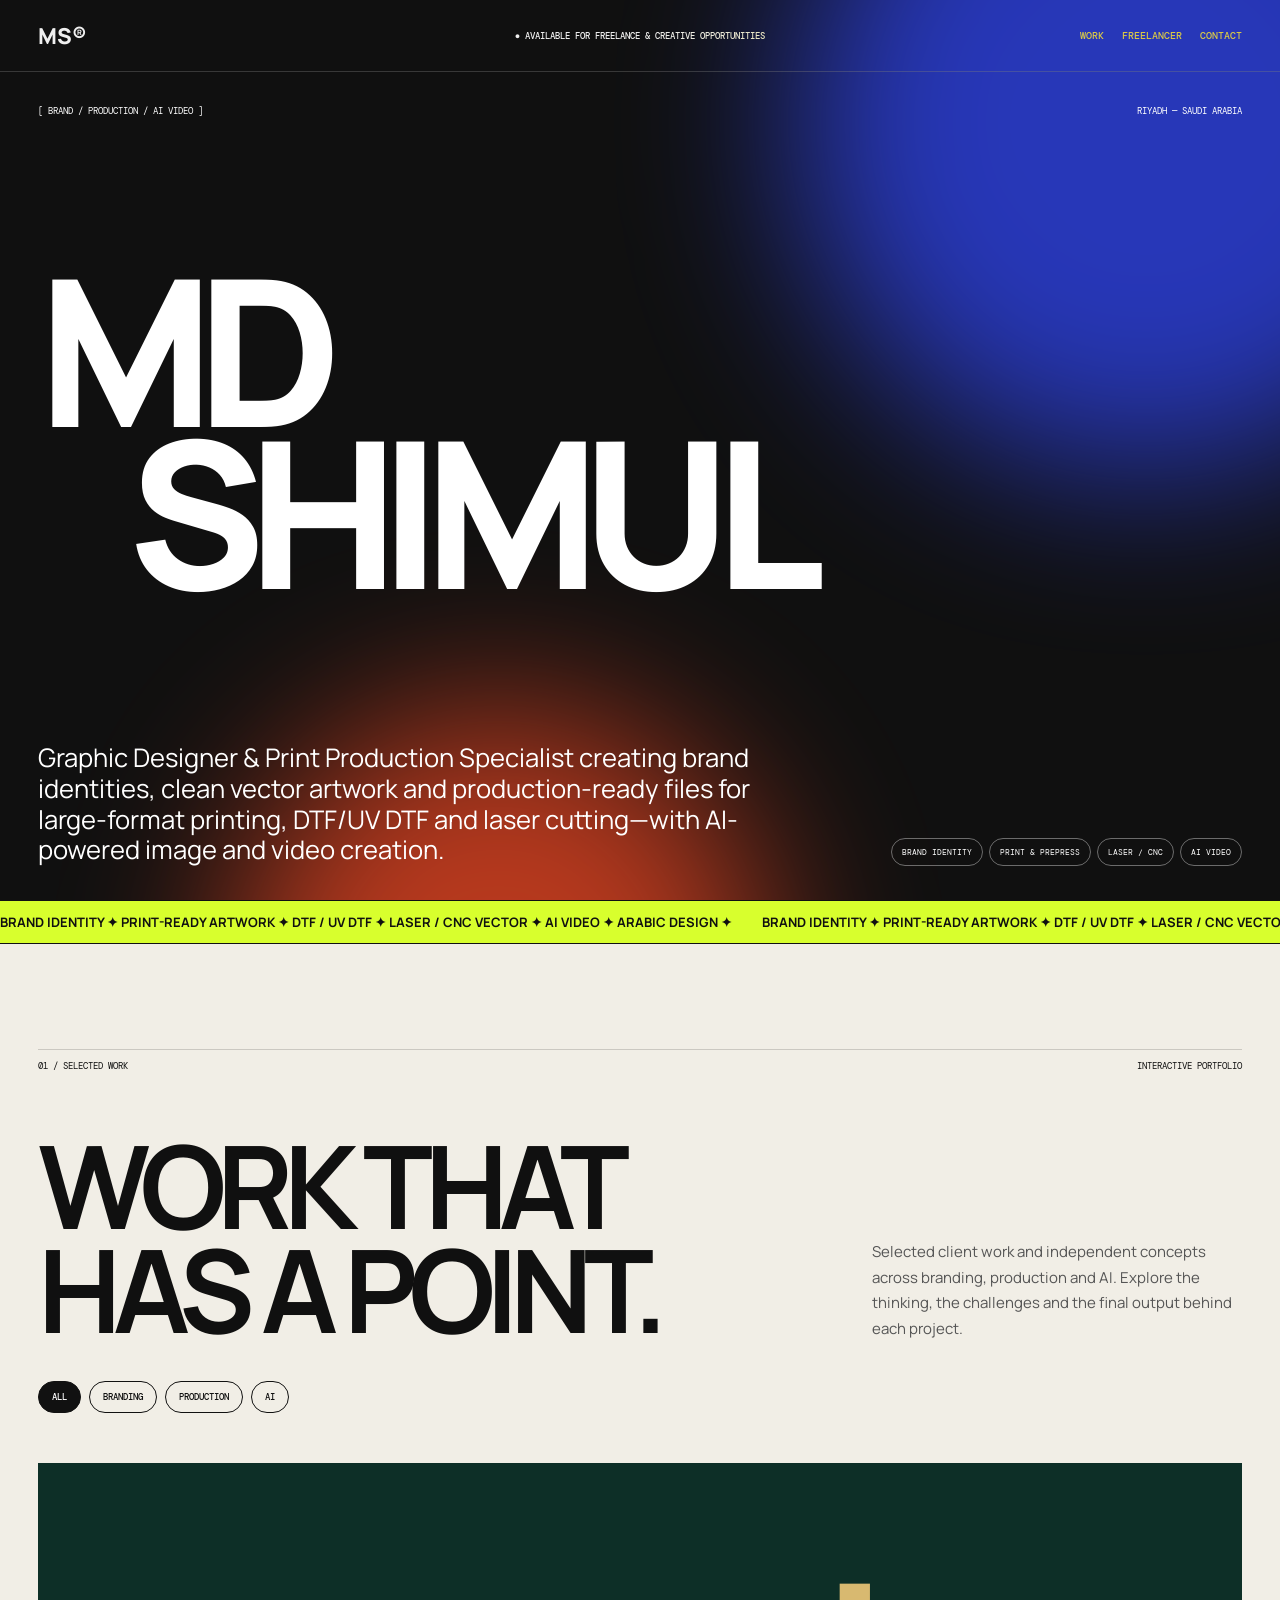
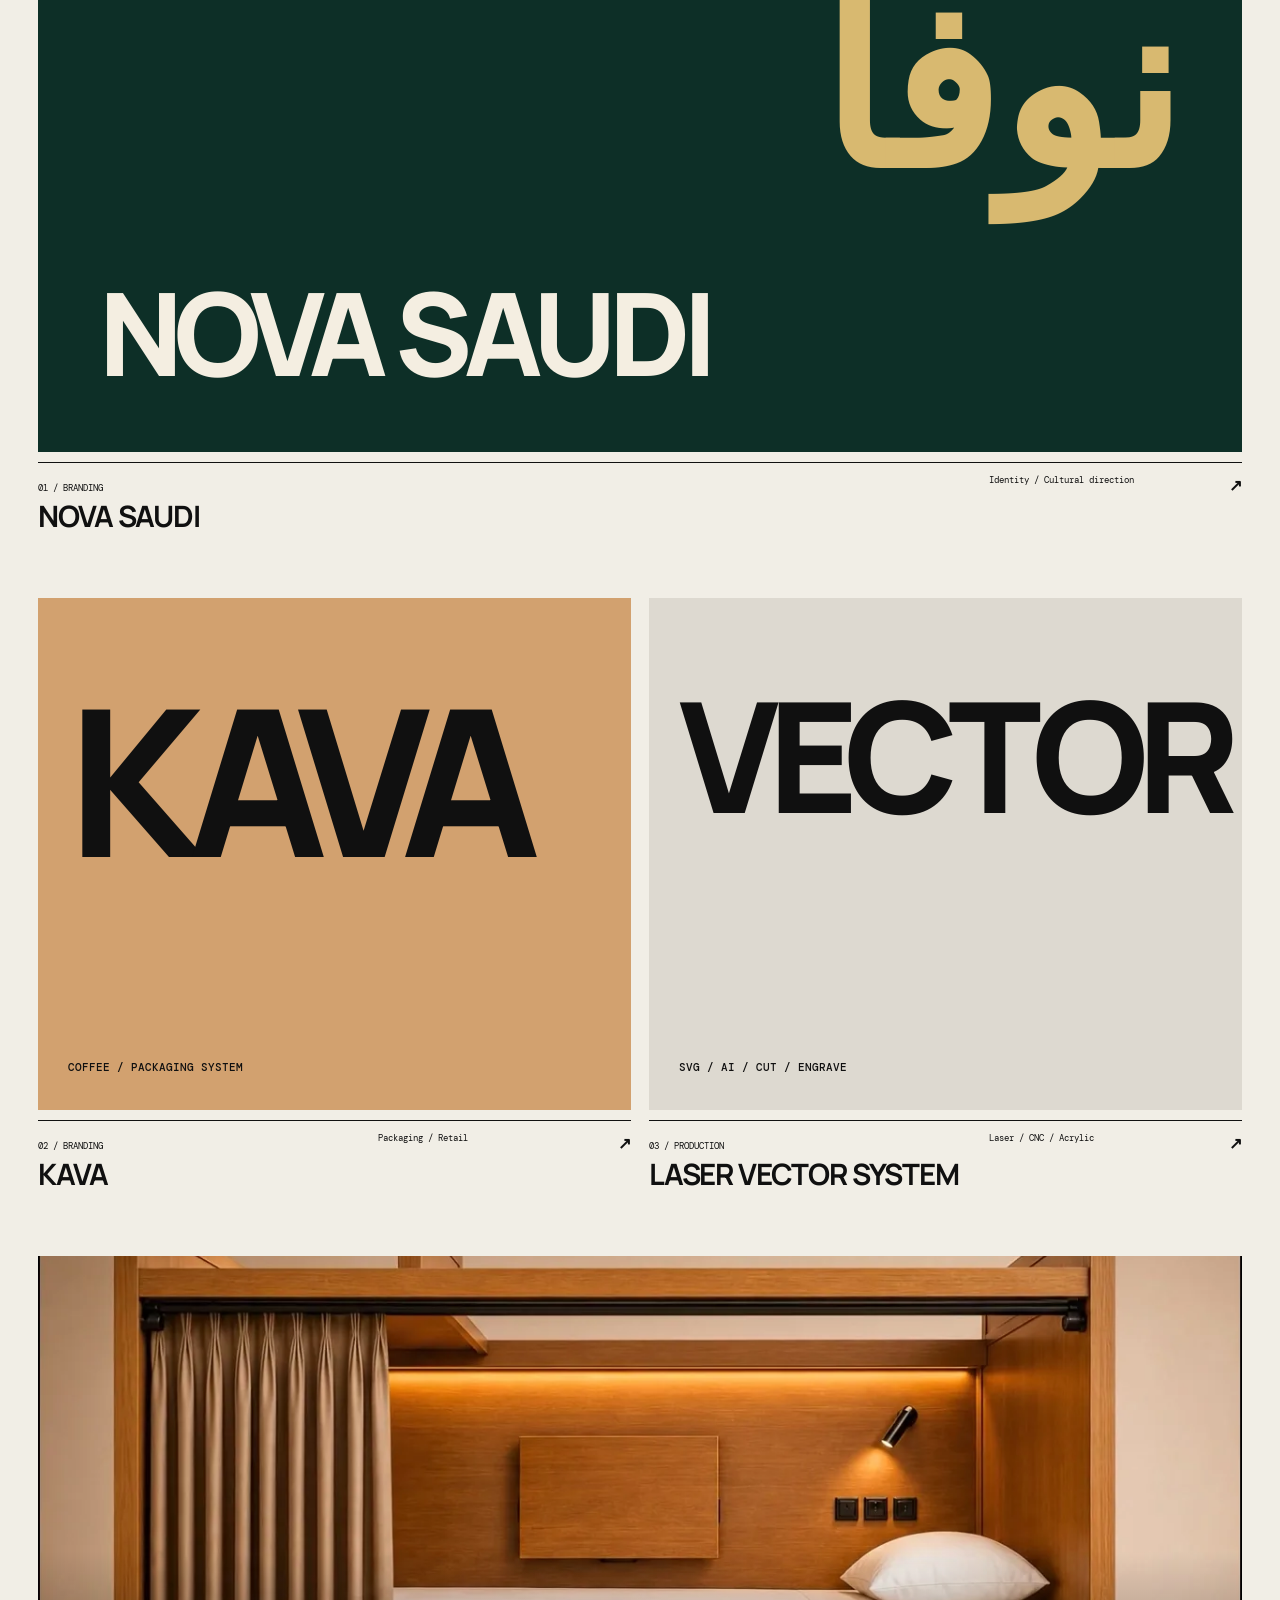
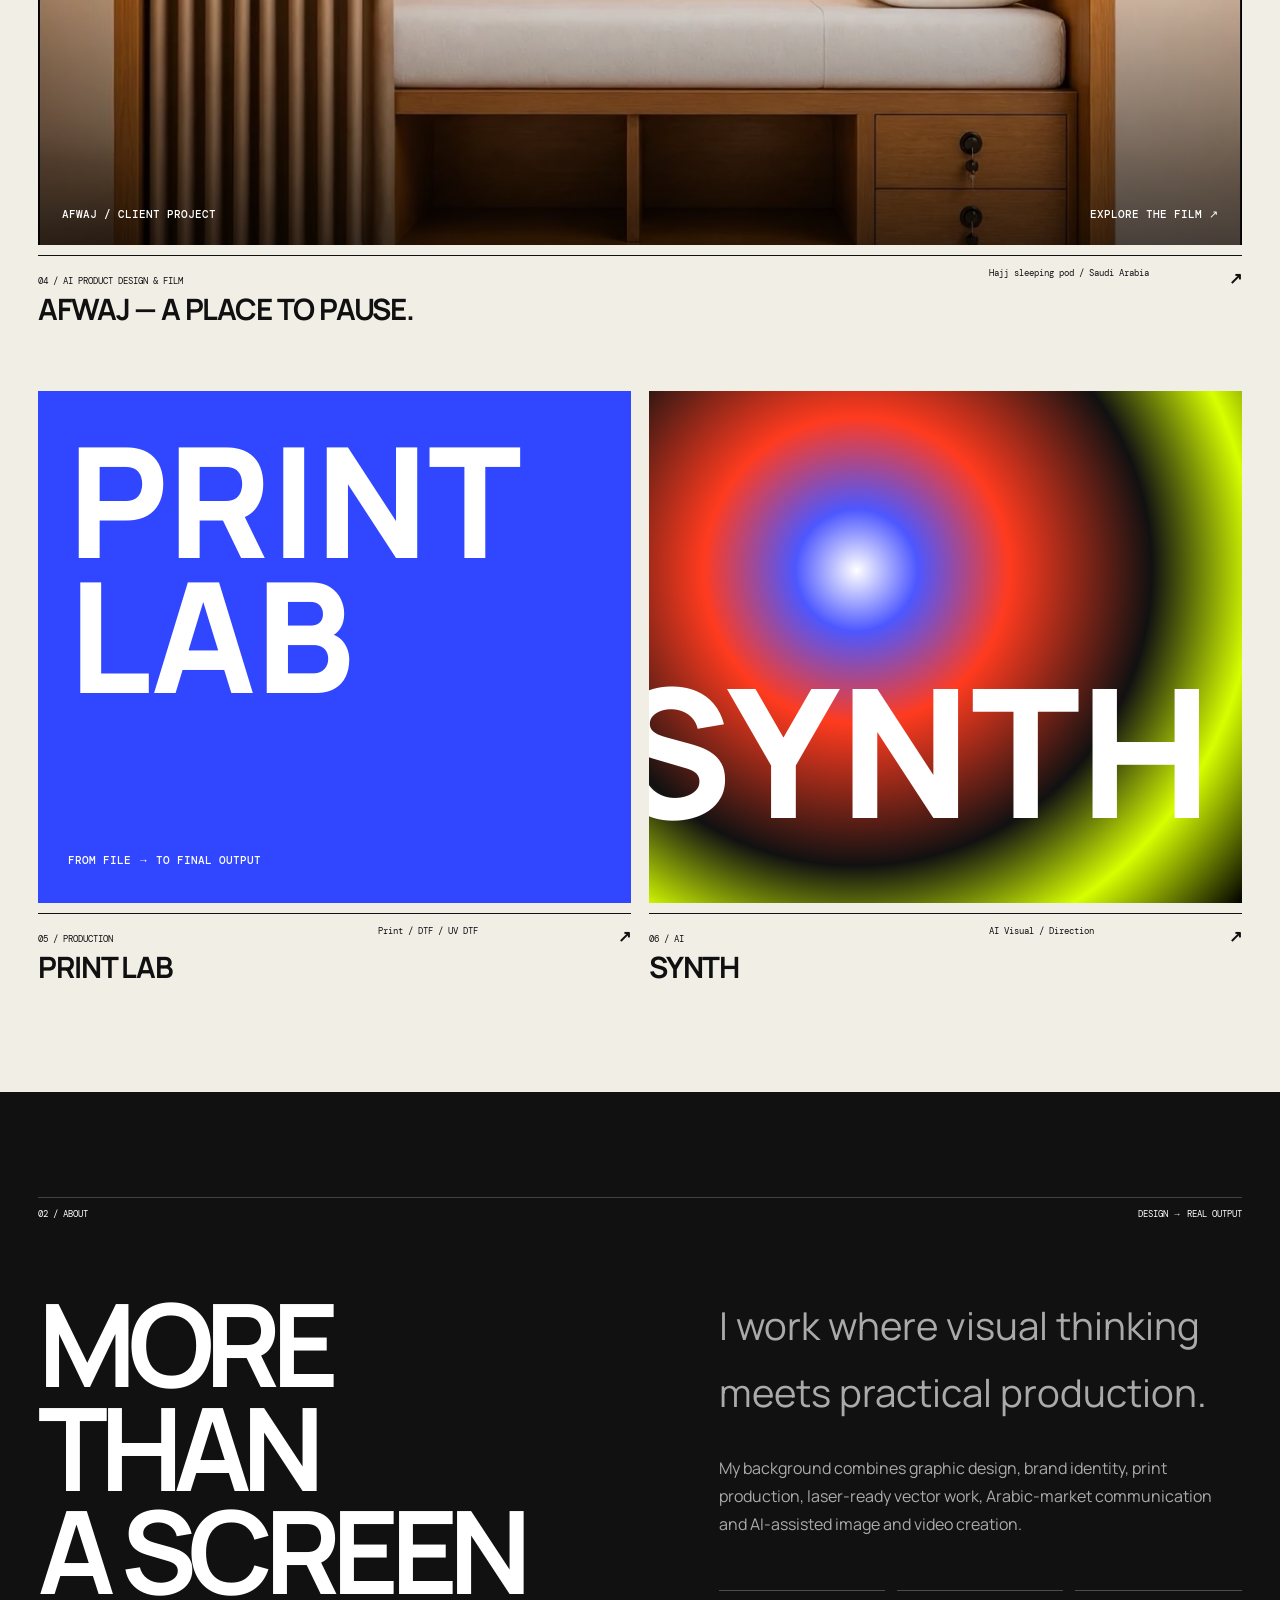
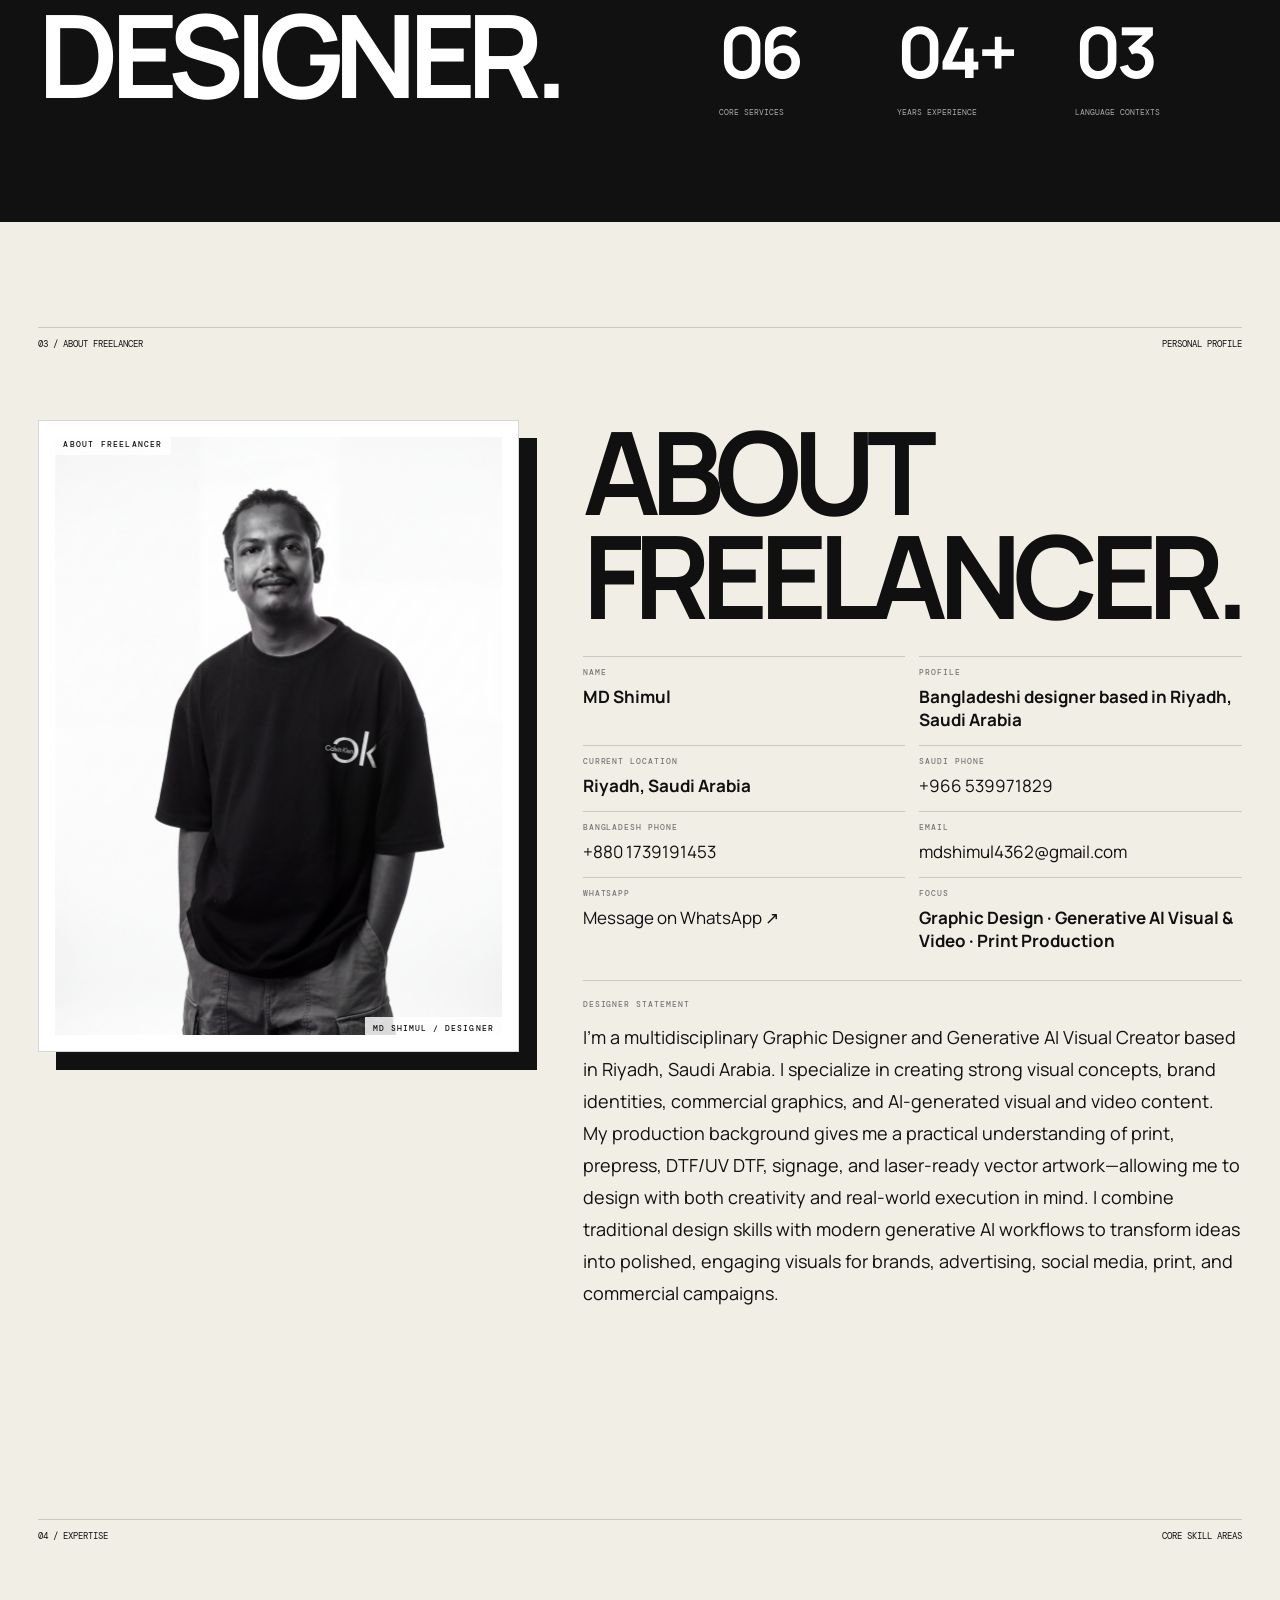
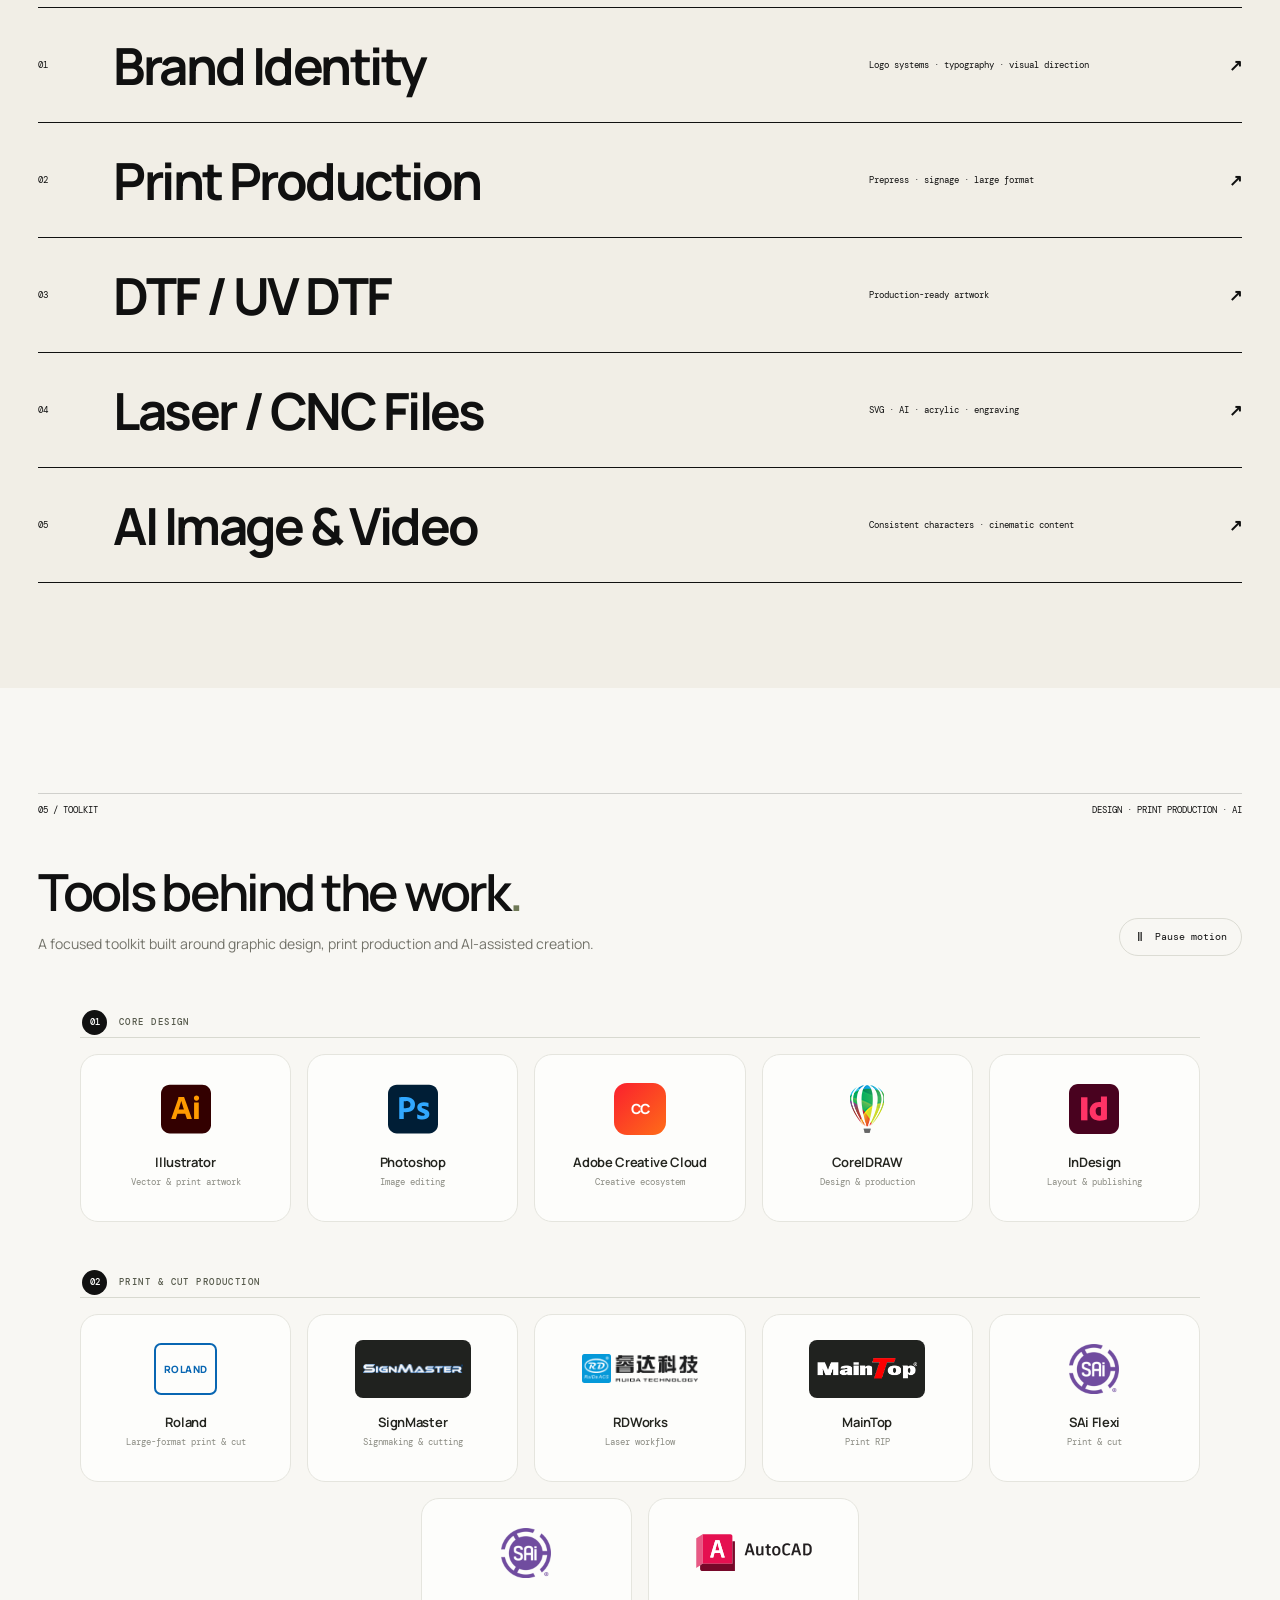
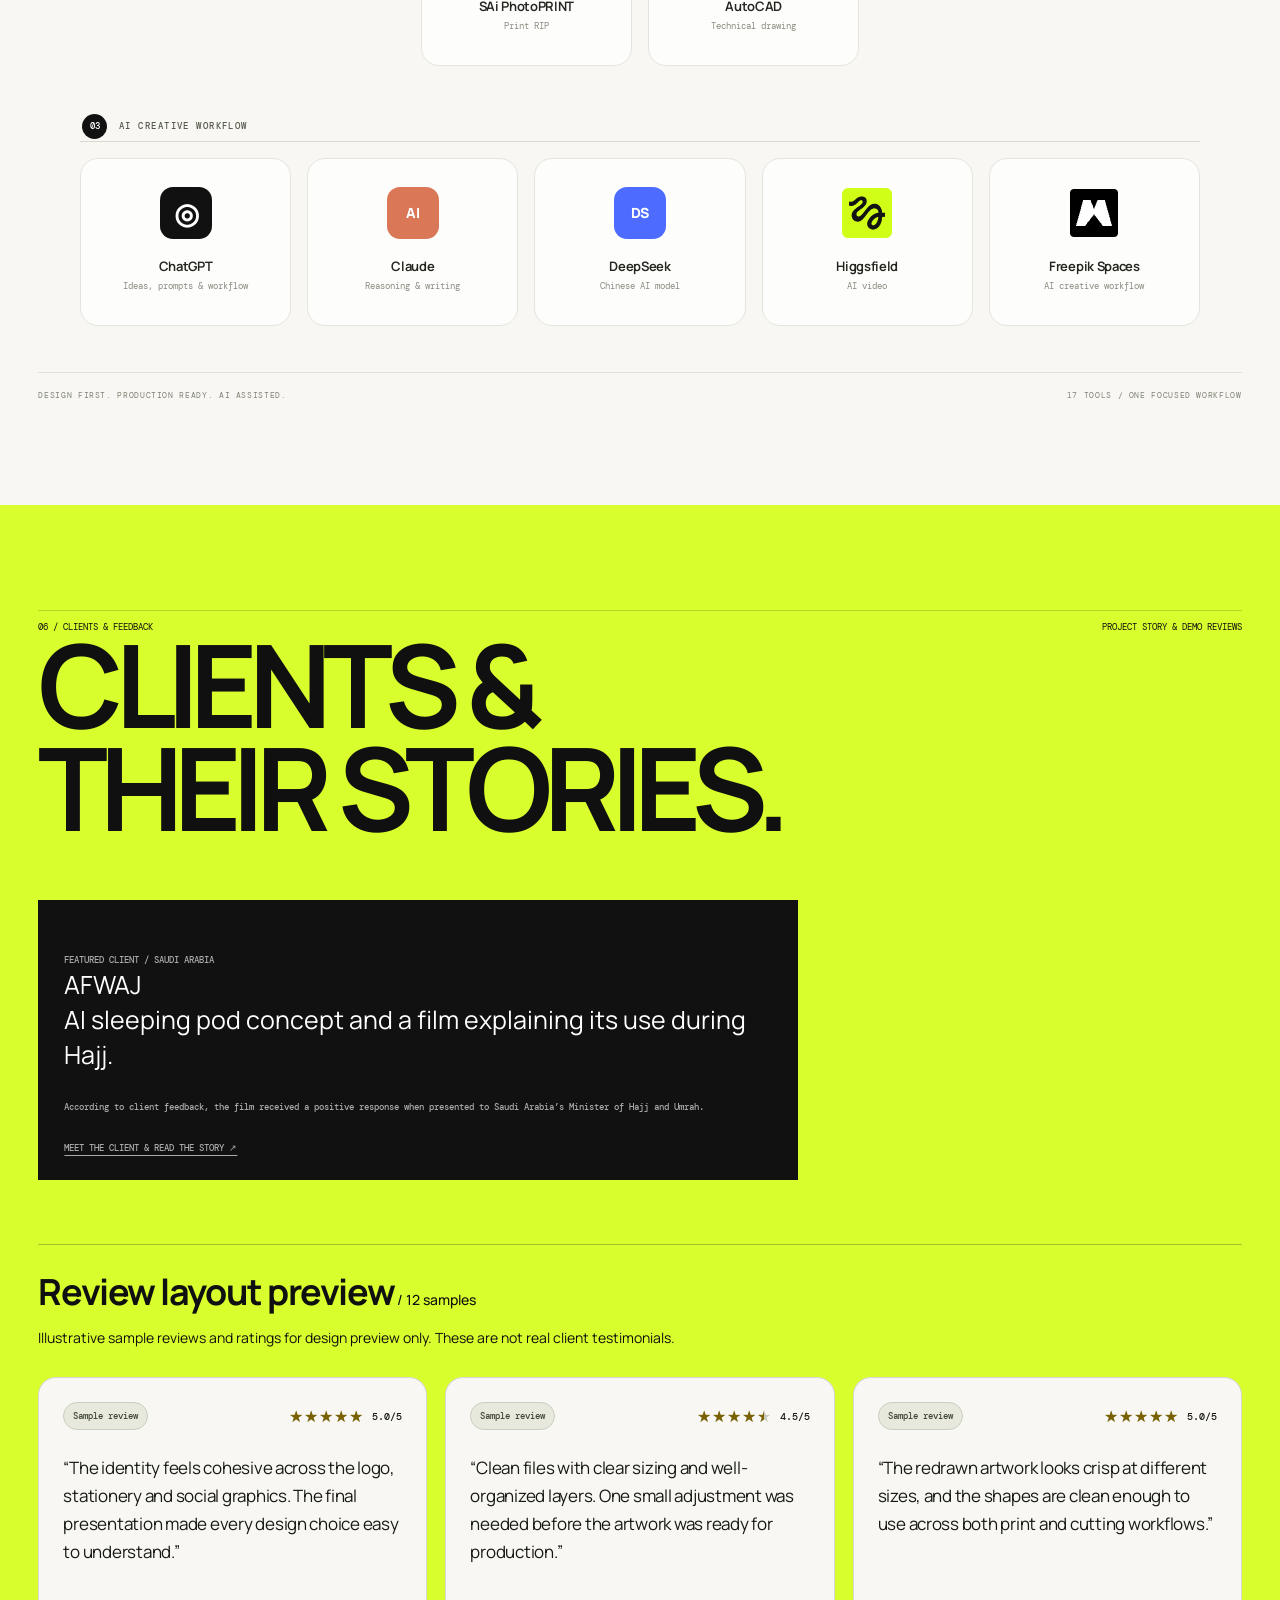
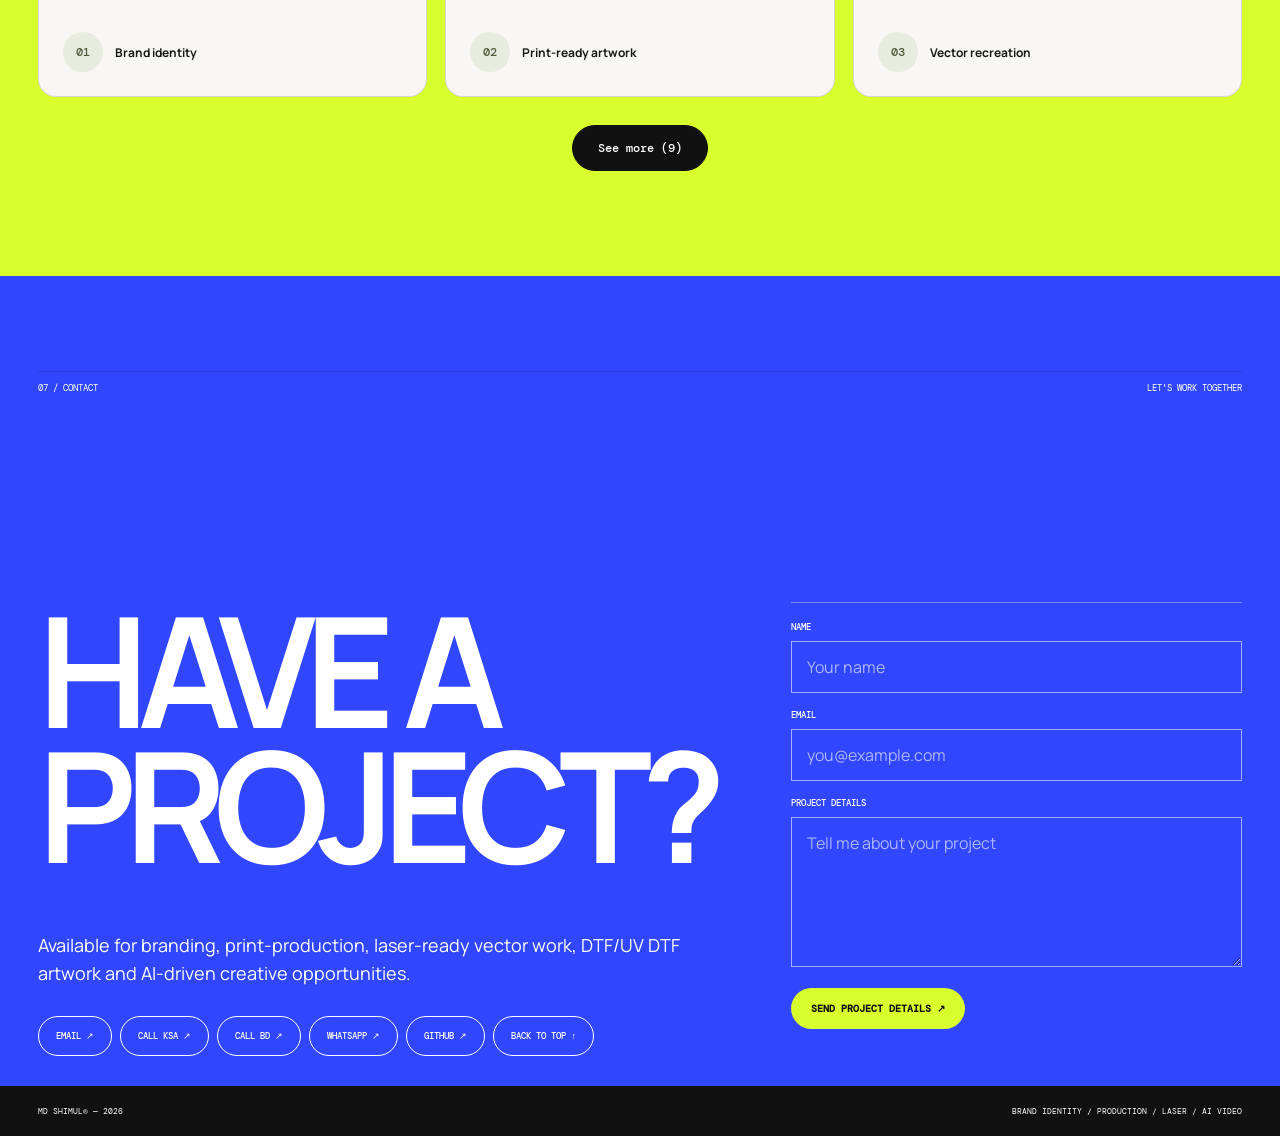
==== commit d7d05870: "Show three review samples with accessible see-more toggle and simplify card footer" ====
--- a/index.html
+++ b/index.html
@@ -74,6 +74,11 @@
 @media(min-width:901px) and (max-width:1150px){.demo-review-grid{grid-template-columns:repeat(2,minmax(0,1fr))}}
 @media(max-width:560px){.demo-review{padding:22px;min-height:290px}.demo-review-heading h3 span{display:block;margin-top:8px}}
 
+
+.demo-review[hidden],.review-toggle[hidden]{display:none}
+.review-actions{display:flex;justify-content:center;margin-top:28px}
+.review-toggle{border:1px solid #111;border-radius:999px;background:#111;color:#fff;padding:14px 25px;font:500 12px 'DM Mono',monospace;cursor:pointer}
+.review-toggle:hover{background:#303329}.review-toggle:focus-visible{outline:3px solid #3047ff;outline-offset:5px}
 </style>
 </head>
 <body>
@@ -112,18 +117,18 @@
 <li class="toolkit-card"><a href="https://higgsfield.ai/" target="_blank" rel="noopener noreferrer" aria-label="Higgsfield — AI video"><span class="toolkit-logo"><img src="assets/toolkit/higgsfield.png" alt="Higgsfield logo" width="64" height="64" loading="lazy" decoding="async"></span><span class="toolkit-name">Higgsfield</span><span class="toolkit-kind">AI video</span><span class="toolkit-dot" aria-hidden="true"></span></a></li>
 <li class="toolkit-card"><a href="https://www.freepik.com/spaces" target="_blank" rel="noopener noreferrer" aria-label="Freepik Spaces — AI creative workflow"><span class="toolkit-logo"><img src="assets/toolkit/freepik.ico" alt="Freepik logo" width="64" height="64" loading="lazy" decoding="async"></span><span class="toolkit-name">Freepik Spaces</span><span class="toolkit-kind">AI creative workflow</span><span class="toolkit-dot" aria-hidden="true"></span></a></li>
 </ul><div class="toolkit-footer"><span>DESIGN FIRST. PRODUCTION READY. AI ASSISTED.</span><span>17 TOOLS / ONE FOCUSED WORKFLOW</span></div></section>
-<section class="testimonials pad" id="testimonials"><div class="barhead reveal"><span>06 / CLIENTS &amp; FEEDBACK</span><span>PROJECT STORY &amp; DEMO REVIEWS</span></div><h2 class="reveal">CLIENTS &amp;<br>THEIR STORIES.</h2><div class="testimonial-grid featured-story"><article class="testimonial-card reveal afwaj-client"><small>FEATURED CLIENT / SAUDI ARABIA</small><p>AFWAJ<br>AI sleeping pod concept and a film explaining its use during Hajj.</p><small>According to client feedback, the film received a positive response when presented to Saudi Arabia’s Minister of Hajj and Umrah.</small><small><a href="afwaj.html#client">MEET THE CLIENT &amp; READ THE STORY ↗</a></small></article></div><div class="demo-review-heading"><h3>Review layout preview<span> / 12 samples</span></h3><p>Illustrative sample reviews and ratings for design preview only. These are not real client testimonials.</p></div><div class="testimonial-grid demo-review-grid"><article class="testimonial-card demo-review"><div class="demo-review-top"><span class="demo-review-badge">Sample review</span><span class="demo-rating" aria-label="Demo rating: 5 out of 5"><span class="demo-stars" aria-hidden="true"><span>★★★★★</span><span style="width:100%">★★★★★</span></span><b>5.0/5</b></span></div><p>“The identity feels cohesive across the logo, stationery and social graphics. The final presentation made every design choice easy to understand.”</p><div class="demo-review-person"><span class="demo-avatar" aria-hidden="true">01</span><div><strong>Brand identity</strong><small>DEMO PROJECT · NOT A CLIENT TESTIMONIAL</small></div></div></article>
-<article class="testimonial-card demo-review"><div class="demo-review-top"><span class="demo-review-badge">Sample review</span><span class="demo-rating" aria-label="Demo rating: 4.5 out of 5"><span class="demo-stars" aria-hidden="true"><span>★★★★★</span><span style="width:90%">★★★★★</span></span><b>4.5/5</b></span></div><p>“Clean files with clear sizing and well-organized layers. One small adjustment was needed before the artwork was ready for production.”</p><div class="demo-review-person"><span class="demo-avatar" aria-hidden="true">02</span><div><strong>Print-ready artwork</strong><small>DEMO PROJECT · NOT A CLIENT TESTIMONIAL</small></div></div></article>
-<article class="testimonial-card demo-review"><div class="demo-review-top"><span class="demo-review-badge">Sample review</span><span class="demo-rating" aria-label="Demo rating: 5 out of 5"><span class="demo-stars" aria-hidden="true"><span>★★★★★</span><span style="width:100%">★★★★★</span></span><b>5.0/5</b></span></div><p>“The redrawn artwork looks crisp at different sizes, and the shapes are clean enough to use across both print and cutting workflows.”</p><div class="demo-review-person"><span class="demo-avatar" aria-hidden="true">03</span><div><strong>Vector recreation</strong><small>DEMO PROJECT · NOT A CLIENT TESTIMONIAL</small></div></div></article>
-<article class="testimonial-card demo-review"><div class="demo-review-top"><span class="demo-review-badge">Sample review</span><span class="demo-rating" aria-label="Demo rating: 4 out of 5"><span class="demo-stars" aria-hidden="true"><span>★★★★★</span><span style="width:80%">★★★★★</span></span><b>4.0/5</b></span></div><p>“The layouts are balanced and easy to read. A second round helped bring the colours closer to the direction in the brief.”</p><div class="demo-review-person"><span class="demo-avatar" aria-hidden="true">04</span><div><strong>Social media design</strong><small>DEMO PROJECT · NOT A CLIENT TESTIMONIAL</small></div></div></article>
-<article class="testimonial-card demo-review"><div class="demo-review-top"><span class="demo-review-badge">Sample review</span><span class="demo-rating" aria-label="Demo rating: 4.5 out of 5"><span class="demo-stars" aria-hidden="true"><span>★★★★★</span><span style="width:90%">★★★★★</span></span><b>4.5/5</b></span></div><p>“The cut paths are tidy and the dimensions are easy to follow. The file handover made the next production step straightforward.”</p><div class="demo-review-person"><span class="demo-avatar" aria-hidden="true">05</span><div><strong>Laser-cut preparation</strong><small>DEMO PROJECT · NOT A CLIENT TESTIMONIAL</small></div></div></article>
-<article class="testimonial-card demo-review"><div class="demo-review-top"><span class="demo-review-badge">Sample review</span><span class="demo-rating" aria-label="Demo rating: 5 out of 5"><span class="demo-stars" aria-hidden="true"><span>★★★★★</span><span style="width:100%">★★★★★</span></span><b>5.0/5</b></span></div><p>“The design reads clearly on the garment mockup, and the print artwork is organized and ready for the production team's checks.”</p><div class="demo-review-person"><span class="demo-avatar" aria-hidden="true">06</span><div><strong>DTF artwork</strong><small>DEMO PROJECT · NOT A CLIENT TESTIMONIAL</small></div></div></article>
-<article class="testimonial-card demo-review"><div class="demo-review-top"><span class="demo-review-badge">Sample review</span><span class="demo-rating" aria-label="Demo rating: 4 out of 5"><span class="demo-stars" aria-hidden="true"><span>★★★★★</span><span style="width:80%">★★★★★</span></span><b>4.0/5</b></span></div><p>“A neat result with strong attention to small details. We refined the spacing once to suit the final application size.”</p><div class="demo-review-person"><span class="demo-avatar" aria-hidden="true">07</span><div><strong>UV DTF design</strong><small>DEMO PROJECT · NOT A CLIENT TESTIMONIAL</small></div></div></article>
-<article class="testimonial-card demo-review"><div class="demo-review-top"><span class="demo-review-badge">Sample review</span><span class="demo-rating" aria-label="Demo rating: 4.5 out of 5"><span class="demo-stars" aria-hidden="true"><span>★★★★★</span><span style="width:90%">★★★★★</span></span><b>4.5/5</b></span></div><p>“The design balances visibility with a clean brand look. The size variations were useful when reviewing placement options.”</p><div class="demo-review-person"><span class="demo-avatar" aria-hidden="true">08</span><div><strong>Signage design</strong><small>DEMO PROJECT · NOT A CLIENT TESTIMONIAL</small></div></div></article>
-<article class="testimonial-card demo-review"><div class="demo-review-top"><span class="demo-review-badge">Sample review</span><span class="demo-rating" aria-label="Demo rating: 3.5 out of 5"><span class="demo-stars" aria-hidden="true"><span>★★★★★</span><span style="width:70%">★★★★★</span></span><b>3.5/5</b></span></div><p>“The concept direction was useful, though a few generated details needed another pass. The revised visuals were closer to the brief.”</p><div class="demo-review-person"><span class="demo-avatar" aria-hidden="true">09</span><div><strong>AI concept visuals</strong><small>DEMO PROJECT · NOT A CLIENT TESTIMONIAL</small></div></div></article>
-<article class="testimonial-card demo-review"><div class="demo-review-top"><span class="demo-review-badge">Sample review</span><span class="demo-rating" aria-label="Demo rating: 4.5 out of 5"><span class="demo-stars" aria-hidden="true"><span>★★★★★</span><span style="width:90%">★★★★★</span></span><b>4.5/5</b></span></div><p>“The sequence explains the idea clearly and the visual direction feels consistent. A short timing revision improved the final flow.”</p><div class="demo-review-person"><span class="demo-avatar" aria-hidden="true">10</span><div><strong>AI video concept</strong><small>DEMO PROJECT · NOT A CLIENT TESTIMONIAL</small></div></div></article>
-<article class="testimonial-card demo-review"><div class="demo-review-top"><span class="demo-review-badge">Sample review</span><span class="demo-rating" aria-label="Demo rating: 4 out of 5"><span class="demo-stars" aria-hidden="true"><span>★★★★★</span><span style="width:80%">★★★★★</span></span><b>4.0/5</b></span></div><p>“The layout is polished and the information hierarchy works well. Some text spacing needed refinement before final approval.”</p><div class="demo-review-person"><span class="demo-avatar" aria-hidden="true">11</span><div><strong>Packaging artwork</strong><small>DEMO PROJECT · NOT A CLIENT TESTIMONIAL</small></div></div></article>
-<article class="testimonial-card demo-review"><div class="demo-review-top"><span class="demo-review-badge">Sample review</span><span class="demo-rating" aria-label="Demo rating: 5 out of 5"><span class="demo-stars" aria-hidden="true"><span>★★★★★</span><span style="width:100%">★★★★★</span></span><b>5.0/5</b></span></div><p>“The artwork feels clear and well balanced at scale. The handover includes the practical details needed for production review.”</p><div class="demo-review-person"><span class="demo-avatar" aria-hidden="true">12</span><div><strong>Large-format graphics</strong><small>DEMO PROJECT · NOT A CLIENT TESTIMONIAL</small></div></div></article></div></section>
+<section class="testimonials pad" id="testimonials"><div class="barhead reveal"><span>06 / CLIENTS &amp; FEEDBACK</span><span>PROJECT STORY &amp; DEMO REVIEWS</span></div><h2 class="reveal">CLIENTS &amp;<br>THEIR STORIES.</h2><div class="testimonial-grid featured-story"><article class="testimonial-card reveal afwaj-client"><small>FEATURED CLIENT / SAUDI ARABIA</small><p>AFWAJ<br>AI sleeping pod concept and a film explaining its use during Hajj.</p><small>According to client feedback, the film received a positive response when presented to Saudi Arabia’s Minister of Hajj and Umrah.</small><small><a href="afwaj.html#client">MEET THE CLIENT &amp; READ THE STORY ↗</a></small></article></div><div class="demo-review-heading"><h3>Review layout preview<span> / 12 samples</span></h3><p>Illustrative sample reviews and ratings for design preview only. These are not real client testimonials.</p></div><div class="testimonial-grid demo-review-grid" id="review-cards"><article class="testimonial-card demo-review"><div class="demo-review-top"><span class="demo-review-badge">Sample review</span><span class="demo-rating" aria-label="Demo rating: 5 out of 5"><span class="demo-stars" aria-hidden="true"><span>★★★★★</span><span style="width:100%">★★★★★</span></span><b>5.0/5</b></span></div><p>“The identity feels cohesive across the logo, stationery and social graphics. The final presentation made every design choice easy to understand.”</p><div class="demo-review-person"><span class="demo-avatar" aria-hidden="true">01</span><div><strong>Brand identity</strong></div></div></article>
+<article class="testimonial-card demo-review"><div class="demo-review-top"><span class="demo-review-badge">Sample review</span><span class="demo-rating" aria-label="Demo rating: 4.5 out of 5"><span class="demo-stars" aria-hidden="true"><span>★★★★★</span><span style="width:90%">★★★★★</span></span><b>4.5/5</b></span></div><p>“Clean files with clear sizing and well-organized layers. One small adjustment was needed before the artwork was ready for production.”</p><div class="demo-review-person"><span class="demo-avatar" aria-hidden="true">02</span><div><strong>Print-ready artwork</strong></div></div></article>
+<article class="testimonial-card demo-review"><div class="demo-review-top"><span class="demo-review-badge">Sample review</span><span class="demo-rating" aria-label="Demo rating: 5 out of 5"><span class="demo-stars" aria-hidden="true"><span>★★★★★</span><span style="width:100%">★★★★★</span></span><b>5.0/5</b></span></div><p>“The redrawn artwork looks crisp at different sizes, and the shapes are clean enough to use across both print and cutting workflows.”</p><div class="demo-review-person"><span class="demo-avatar" aria-hidden="true">03</span><div><strong>Vector recreation</strong></div></div></article>
+<article class="testimonial-card demo-review"><div class="demo-review-top"><span class="demo-review-badge">Sample review</span><span class="demo-rating" aria-label="Demo rating: 4 out of 5"><span class="demo-stars" aria-hidden="true"><span>★★★★★</span><span style="width:80%">★★★★★</span></span><b>4.0/5</b></span></div><p>“The layouts are balanced and easy to read. A second round helped bring the colours closer to the direction in the brief.”</p><div class="demo-review-person"><span class="demo-avatar" aria-hidden="true">04</span><div><strong>Social media design</strong></div></div></article>
+<article class="testimonial-card demo-review"><div class="demo-review-top"><span class="demo-review-badge">Sample review</span><span class="demo-rating" aria-label="Demo rating: 4.5 out of 5"><span class="demo-stars" aria-hidden="true"><span>★★★★★</span><span style="width:90%">★★★★★</span></span><b>4.5/5</b></span></div><p>“The cut paths are tidy and the dimensions are easy to follow. The file handover made the next production step straightforward.”</p><div class="demo-review-person"><span class="demo-avatar" aria-hidden="true">05</span><div><strong>Laser-cut preparation</strong></div></div></article>
+<article class="testimonial-card demo-review"><div class="demo-review-top"><span class="demo-review-badge">Sample review</span><span class="demo-rating" aria-label="Demo rating: 5 out of 5"><span class="demo-stars" aria-hidden="true"><span>★★★★★</span><span style="width:100%">★★★★★</span></span><b>5.0/5</b></span></div><p>“The design reads clearly on the garment mockup, and the print artwork is organized and ready for the production team's checks.”</p><div class="demo-review-person"><span class="demo-avatar" aria-hidden="true">06</span><div><strong>DTF artwork</strong></div></div></article>
+<article class="testimonial-card demo-review"><div class="demo-review-top"><span class="demo-review-badge">Sample review</span><span class="demo-rating" aria-label="Demo rating: 4 out of 5"><span class="demo-stars" aria-hidden="true"><span>★★★★★</span><span style="width:80%">★★★★★</span></span><b>4.0/5</b></span></div><p>“A neat result with strong attention to small details. We refined the spacing once to suit the final application size.”</p><div class="demo-review-person"><span class="demo-avatar" aria-hidden="true">07</span><div><strong>UV DTF design</strong></div></div></article>
+<article class="testimonial-card demo-review"><div class="demo-review-top"><span class="demo-review-badge">Sample review</span><span class="demo-rating" aria-label="Demo rating: 4.5 out of 5"><span class="demo-stars" aria-hidden="true"><span>★★★★★</span><span style="width:90%">★★★★★</span></span><b>4.5/5</b></span></div><p>“The design balances visibility with a clean brand look. The size variations were useful when reviewing placement options.”</p><div class="demo-review-person"><span class="demo-avatar" aria-hidden="true">08</span><div><strong>Signage design</strong></div></div></article>
+<article class="testimonial-card demo-review"><div class="demo-review-top"><span class="demo-review-badge">Sample review</span><span class="demo-rating" aria-label="Demo rating: 3.5 out of 5"><span class="demo-stars" aria-hidden="true"><span>★★★★★</span><span style="width:70%">★★★★★</span></span><b>3.5/5</b></span></div><p>“The concept direction was useful, though a few generated details needed another pass. The revised visuals were closer to the brief.”</p><div class="demo-review-person"><span class="demo-avatar" aria-hidden="true">09</span><div><strong>AI concept visuals</strong></div></div></article>
+<article class="testimonial-card demo-review"><div class="demo-review-top"><span class="demo-review-badge">Sample review</span><span class="demo-rating" aria-label="Demo rating: 4.5 out of 5"><span class="demo-stars" aria-hidden="true"><span>★★★★★</span><span style="width:90%">★★★★★</span></span><b>4.5/5</b></span></div><p>“The sequence explains the idea clearly and the visual direction feels consistent. A short timing revision improved the final flow.”</p><div class="demo-review-person"><span class="demo-avatar" aria-hidden="true">10</span><div><strong>AI video concept</strong></div></div></article>
+<article class="testimonial-card demo-review"><div class="demo-review-top"><span class="demo-review-badge">Sample review</span><span class="demo-rating" aria-label="Demo rating: 4 out of 5"><span class="demo-stars" aria-hidden="true"><span>★★★★★</span><span style="width:80%">★★★★★</span></span><b>4.0/5</b></span></div><p>“The layout is polished and the information hierarchy works well. Some text spacing needed refinement before final approval.”</p><div class="demo-review-person"><span class="demo-avatar" aria-hidden="true">11</span><div><strong>Packaging artwork</strong></div></div></article>
+<article class="testimonial-card demo-review"><div class="demo-review-top"><span class="demo-review-badge">Sample review</span><span class="demo-rating" aria-label="Demo rating: 5 out of 5"><span class="demo-stars" aria-hidden="true"><span>★★★★★</span><span style="width:100%">★★★★★</span></span><b>5.0/5</b></span></div><p>“The artwork feels clear and well balanced at scale. The handover includes the practical details needed for production review.”</p><div class="demo-review-person"><span class="demo-avatar" aria-hidden="true">12</span><div><strong>Large-format graphics</strong></div></div></article></div><div class="review-actions"><button class="review-toggle" type="button" aria-expanded="false" aria-controls="review-cards" hidden>See more (9)</button></div></section>
 <section class="contact" id="contact"><div class="barhead"><span>07 / CONTACT</span><span>LET'S WORK TOGETHER</span></div><div class="contact-grid"><div><h2 class="reveal">HAVE A<br>PROJECT?</h2><p class="reveal">Available for branding, print-production, laser-ready vector work, DTF/UV DTF artwork and AI-driven creative opportunities.</p><div class="links reveal"><a href="mailto:mdshimul4362@gmail.com">EMAIL ↗</a><a href="tel:+966539971829">CALL KSA ↗</a><a href="tel:+8801739191453">CALL BD ↗</a><a href="https://wa.me/8801739191453" target="_blank" rel="noopener">WHATSAPP ↗</a><a href="https://github.com/shimulco2004-dot" target="_blank" rel="noopener">GITHUB ↗</a><a href="#home">BACK TO TOP ↑</a></div></div><form class="contact-form reveal" id="contactForm"><div class="field"><label for="name">NAME</label><input id="name" name="name" type="text" placeholder="Your name" required></div><div class="field"><label for="email">EMAIL</label><input id="email" name="email" type="email" placeholder="you@example.com" required></div><div class="field"><label for="details">PROJECT DETAILS</label><textarea id="details" name="details" placeholder="Tell me about your project" required></textarea></div><button class="submit" type="submit">SEND PROJECT DETAILS ↗</button></form></div></section></main>
 <footer><span>MD SHIMUL® — 2026</span><span>BRAND IDENTITY / PRODUCTION / LASER / AI VIDEO</span></footer>
 <div class="modal" aria-hidden="true"><div class="modalTop"><span>CASE STUDY / INTERACTIVE VIEW</span><button class="close">CLOSE ✕</button></div><div class="case"><div class="caseK"></div><h2></h2><div class="caseGrid"><p></p><div class="facts"><div><span>ROLE</span><b class="role"></b></div><div><span>YEAR</span><b class="year"></b></div></div></div></div><div class="caseVisual"></div></div>
@@ -134,4 +139,7 @@
 <script>
 (()=>{const section=document.querySelector('#toolkit'),cards=[...section.querySelectorAll('.toolkit-card')],button=section.querySelector('.toolkit-toggle'),label=button.querySelector('.toolkit-toggle-label'),icon=button.querySelector('.toolkit-toggle-icon'),reduce=matchMedia('(prefers-reduced-motion: reduce)');let index=0,timer=null,inView=false,userPaused=false,hovered=false,focused=false;function clear(){clearTimeout(timer);timer=null;cards.forEach(card=>card.classList.remove('is-active'));}function allowed(){return inView&&!document.hidden&&!reduce.matches&&!userPaused&&!hovered&&!focused;}function step(){if(!allowed())return;cards.forEach((card,i)=>card.classList.toggle('is-active',i===index));index=(index+1)%cards.length;timer=setTimeout(step,2400);}function sync(){clear();button.hidden=reduce.matches;button.setAttribute('aria-pressed',String(userPaused));button.setAttribute('aria-label',userPaused?'Resume toolkit animation':'Pause toolkit animation');label.textContent=userPaused?'Resume motion':'Pause motion';icon.textContent=userPaused?'▷':'Ⅱ';if(allowed())step();}button.addEventListener('click',()=>{userPaused=!userPaused;sync();});const grid=section.querySelector('.toolkit-grid');grid.addEventListener('pointerenter',event=>{if(event.pointerType==='mouse'){hovered=true;sync();}});grid.addEventListener('pointerleave',()=>{hovered=false;sync();});grid.addEventListener('focusin',()=>{focused=true;sync();});grid.addEventListener('focusout',event=>{if(!grid.contains(event.relatedTarget)){focused=false;sync();}});document.addEventListener('visibilitychange',sync);reduce.addEventListener('change',sync);new IntersectionObserver(entries=>{inView=entries[0].isIntersecting;sync();},{threshold:.12}).observe(section);sync();})();
 </script>
+<script>
+(()=>{const grid=document.getElementById('review-cards'),button=document.querySelector('.review-toggle');if(!grid||!button)return;const extra=[...grid.querySelectorAll('.demo-review')].slice(3);if(!extra.length)return;function setExpanded(expanded){extra.forEach(card=>{card.hidden=!expanded;});button.setAttribute('aria-expanded',String(expanded));button.textContent=expanded?'See less':'See more ('+extra.length+')';}setExpanded(false);button.hidden=false;button.addEventListener('click',()=>{setExpanded(button.getAttribute('aria-expanded')!=='true');});})();
+</script>
 </body></html>
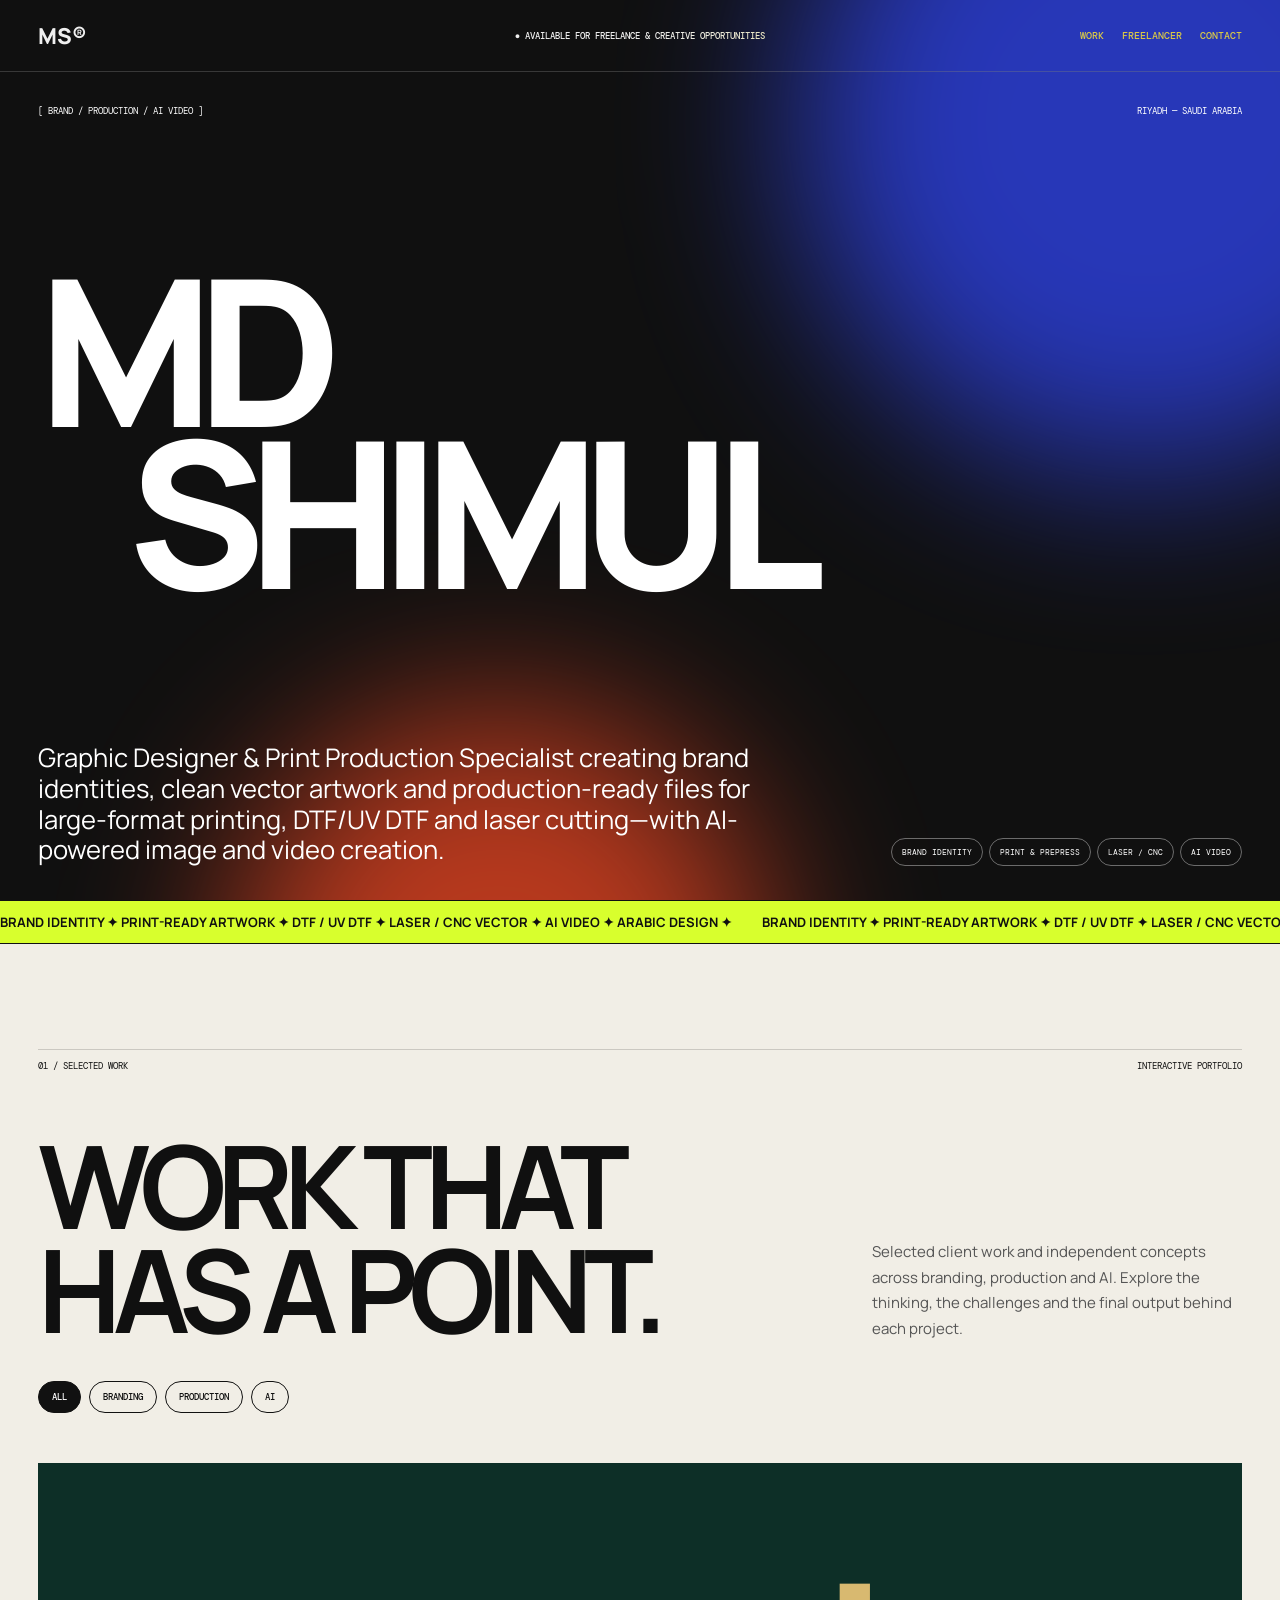
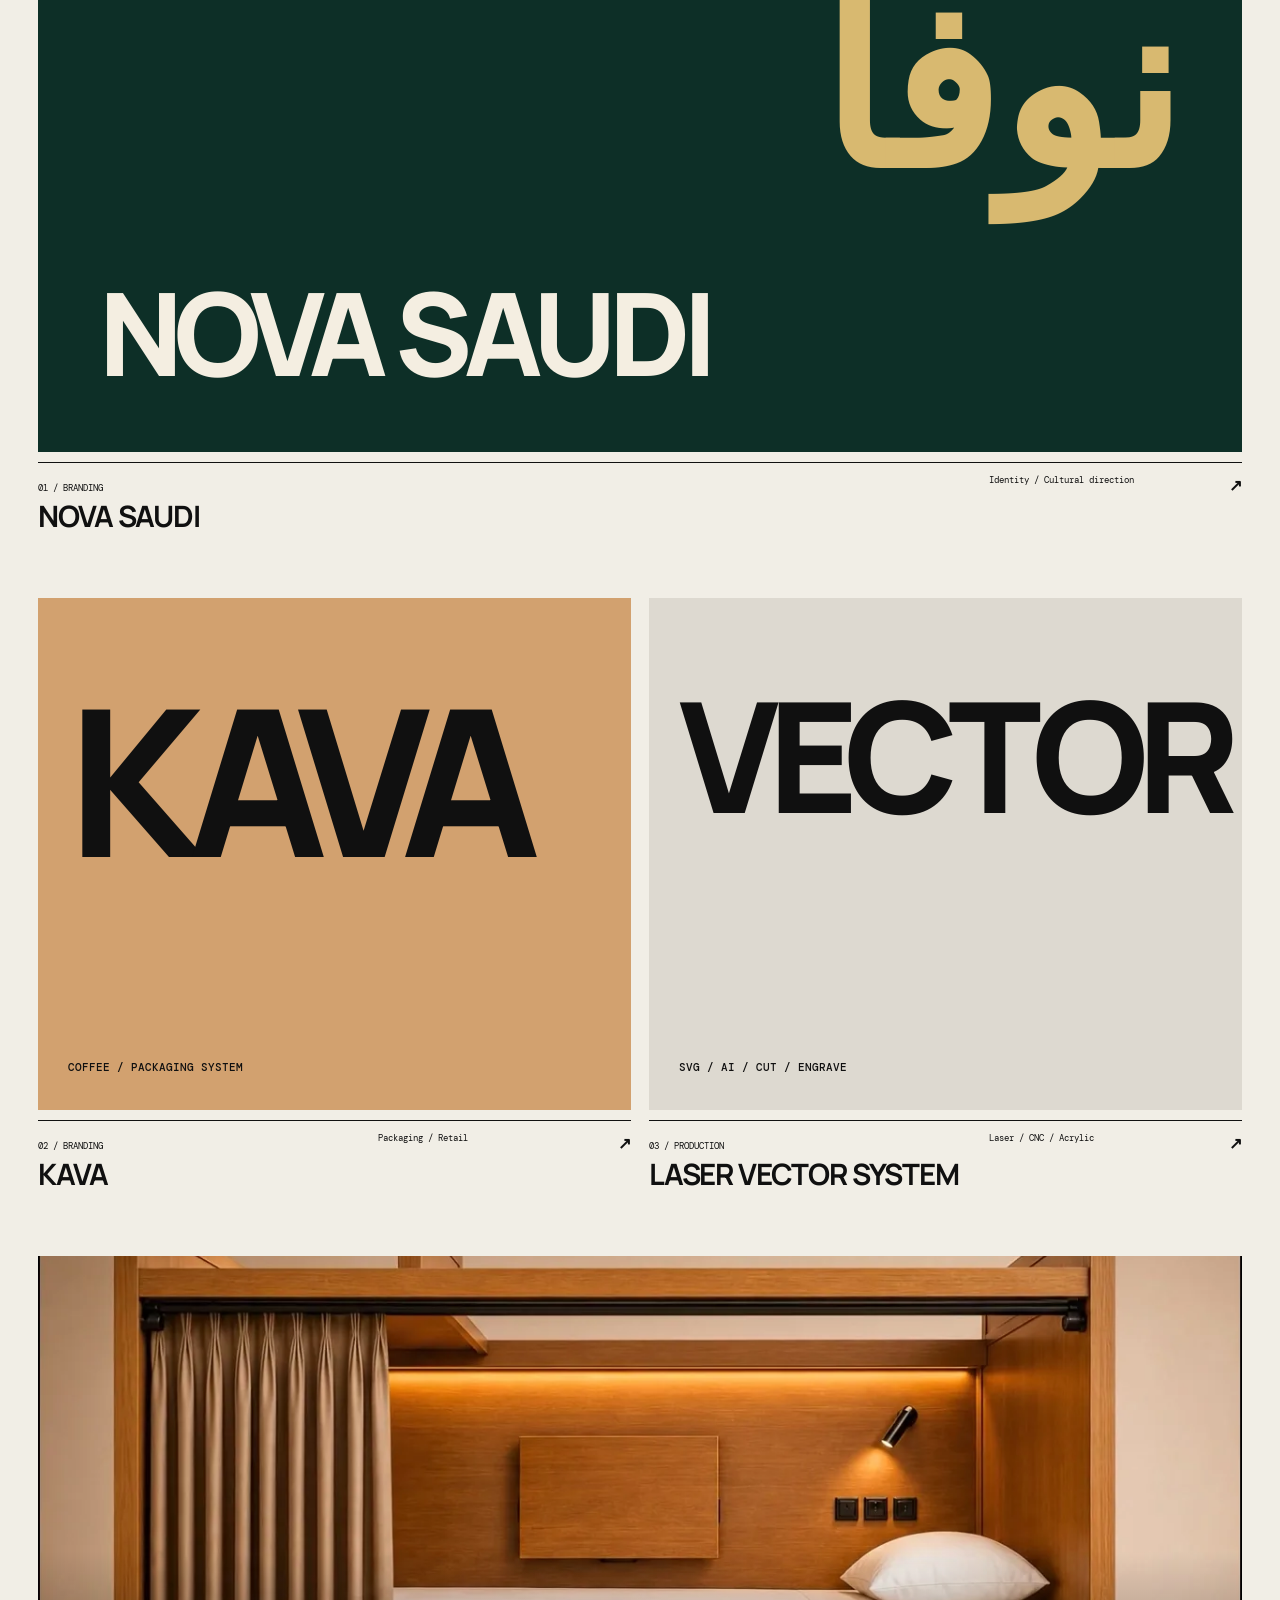
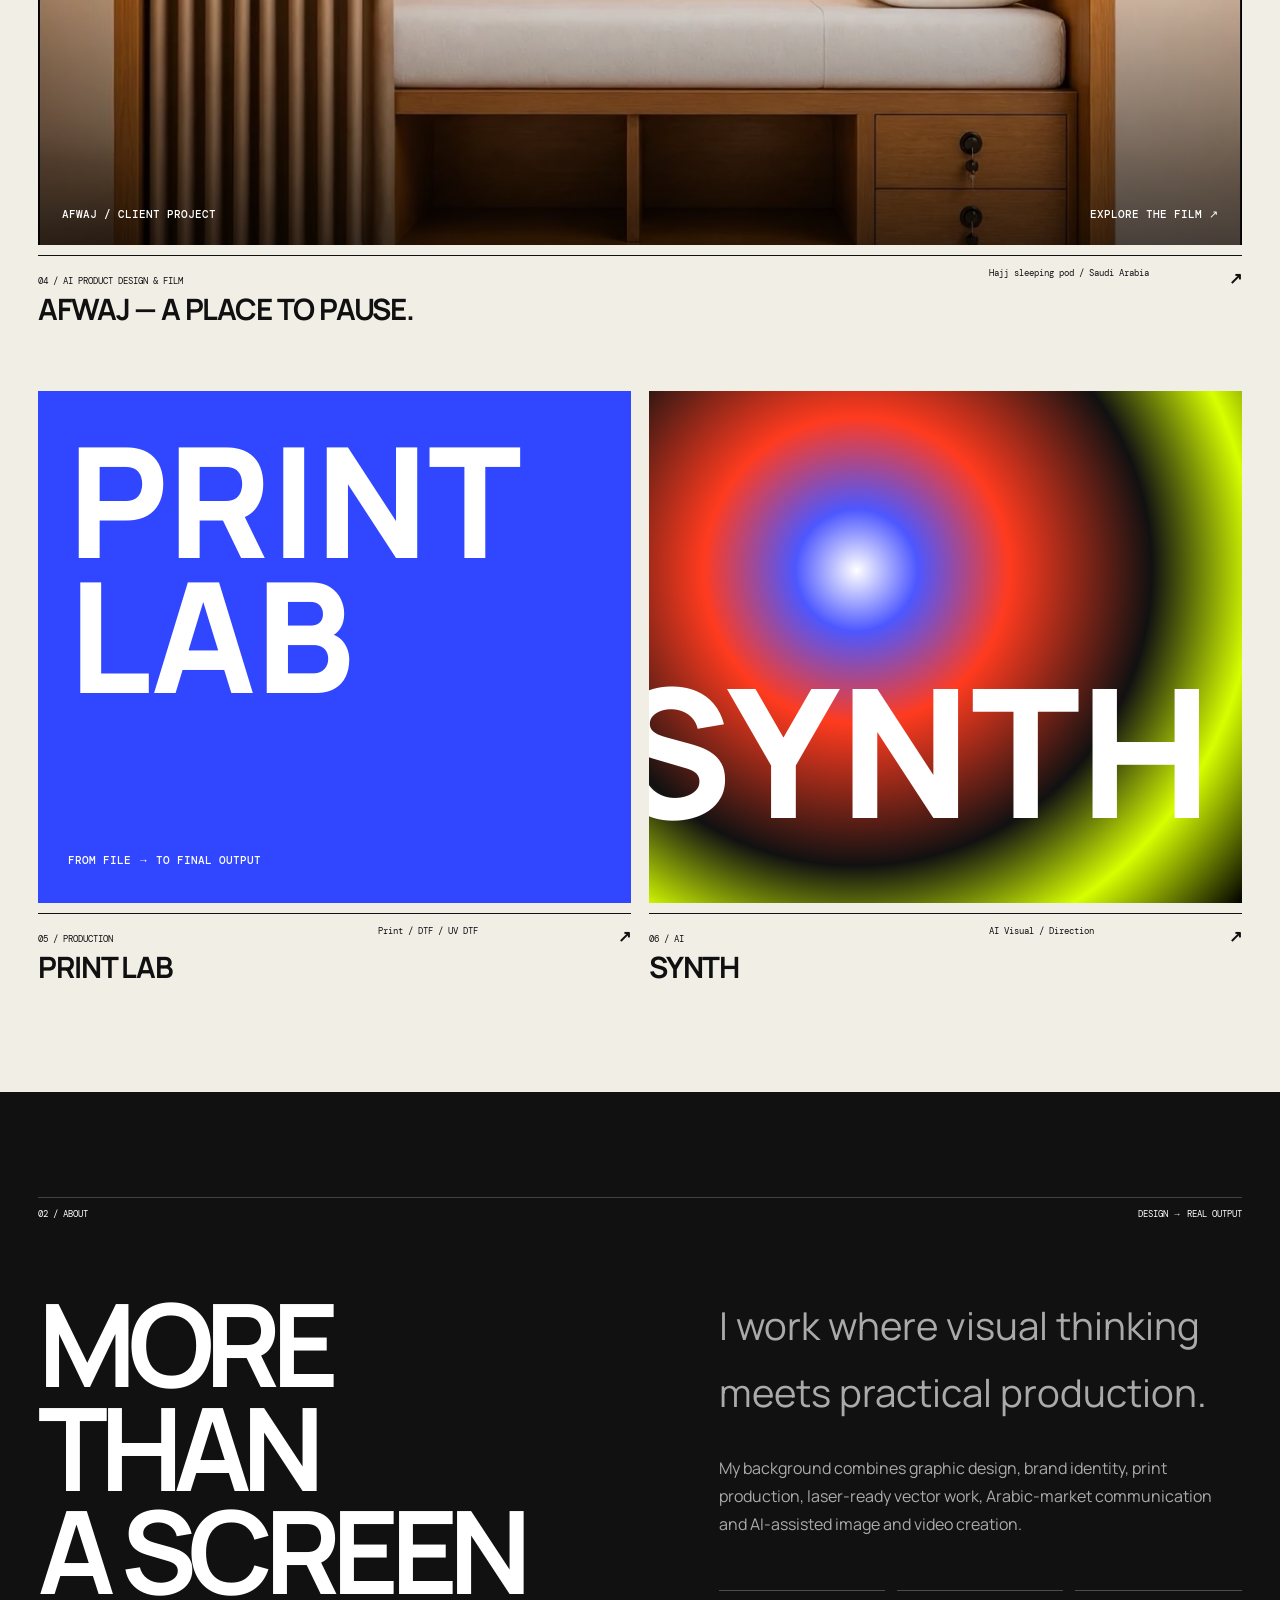
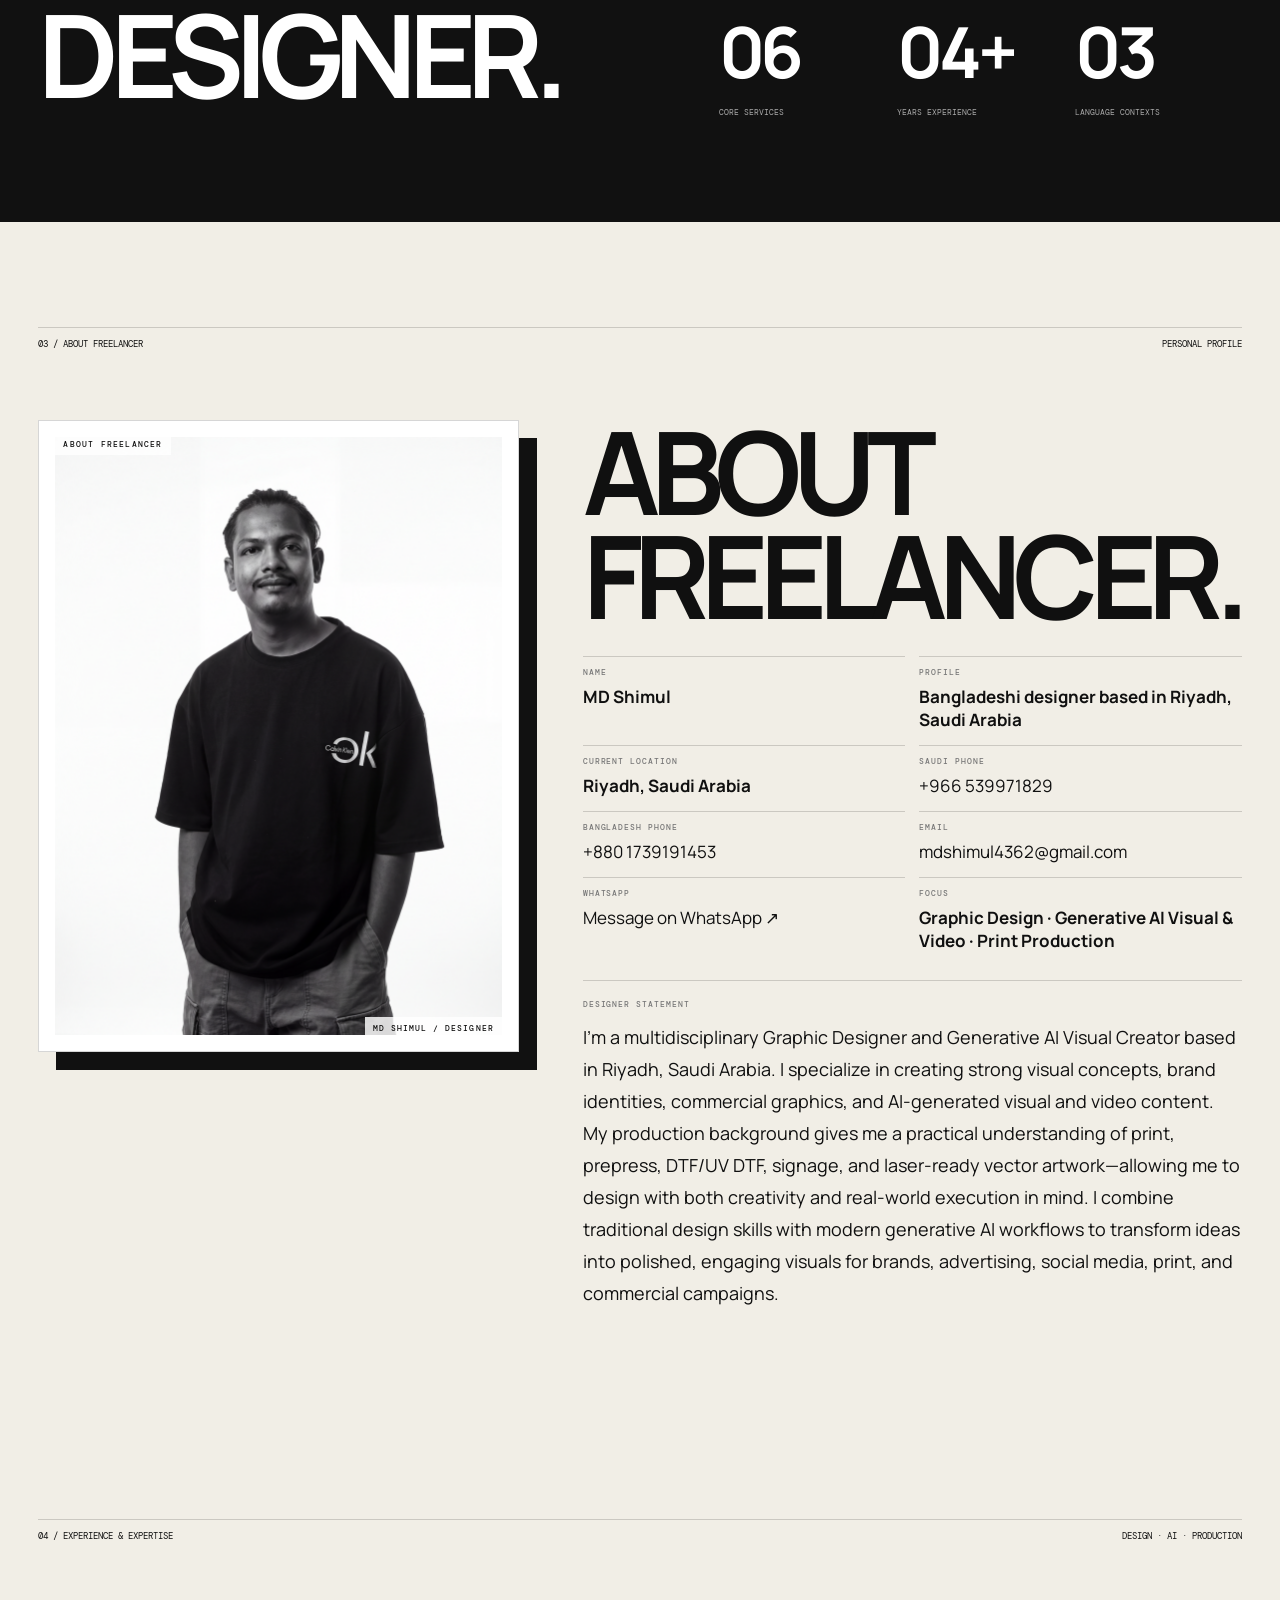
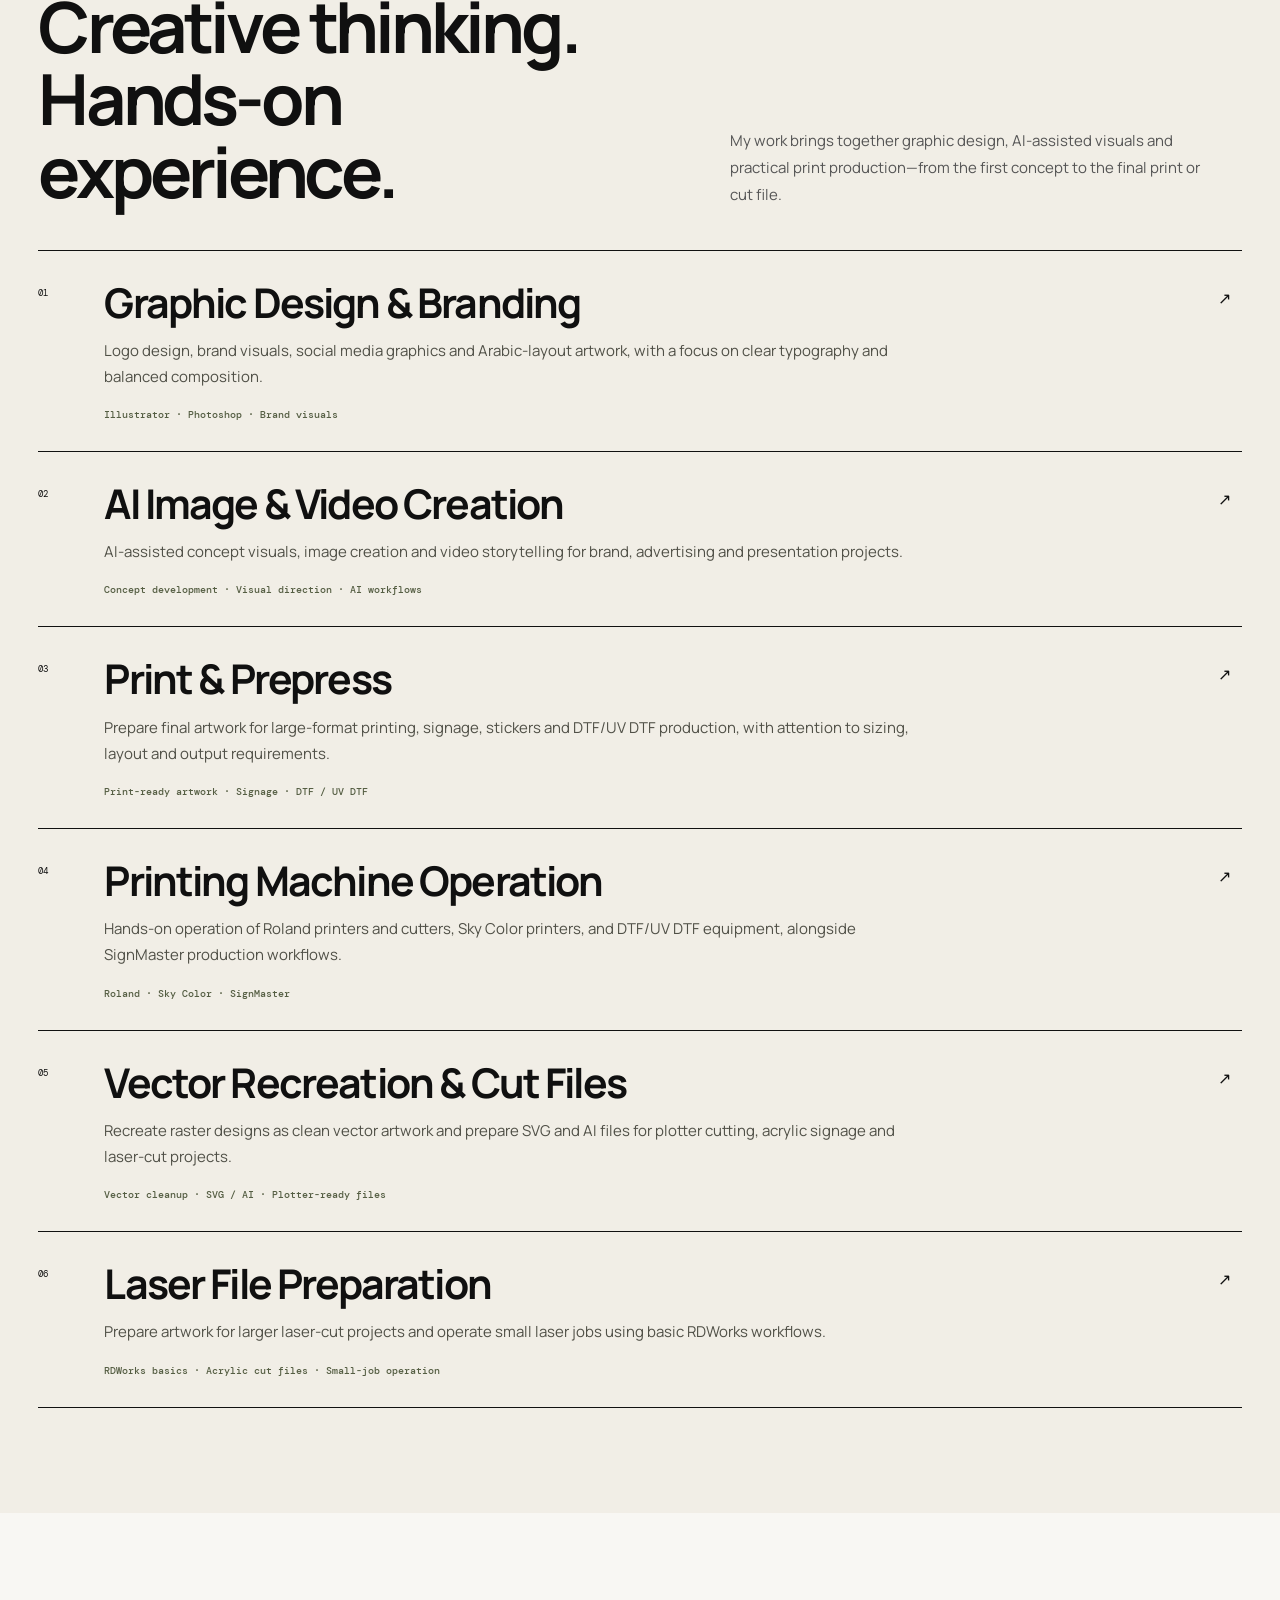
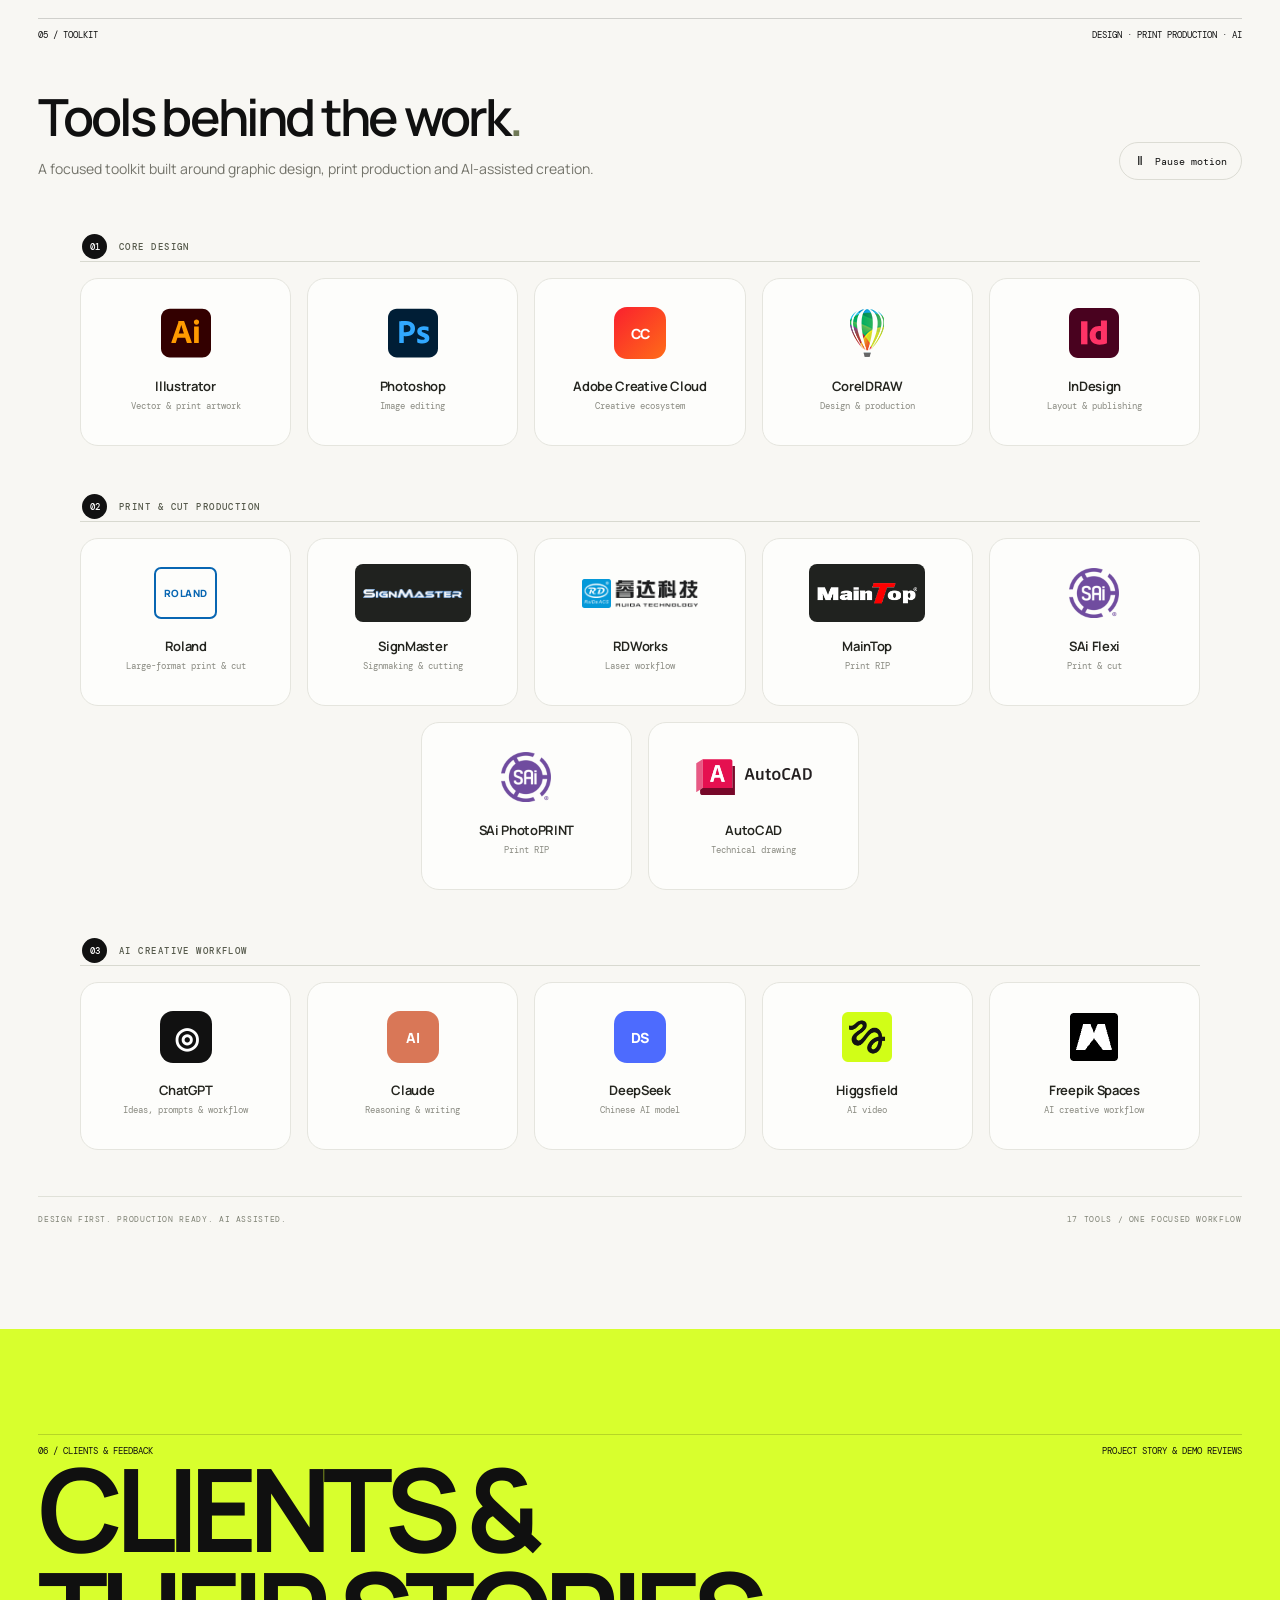
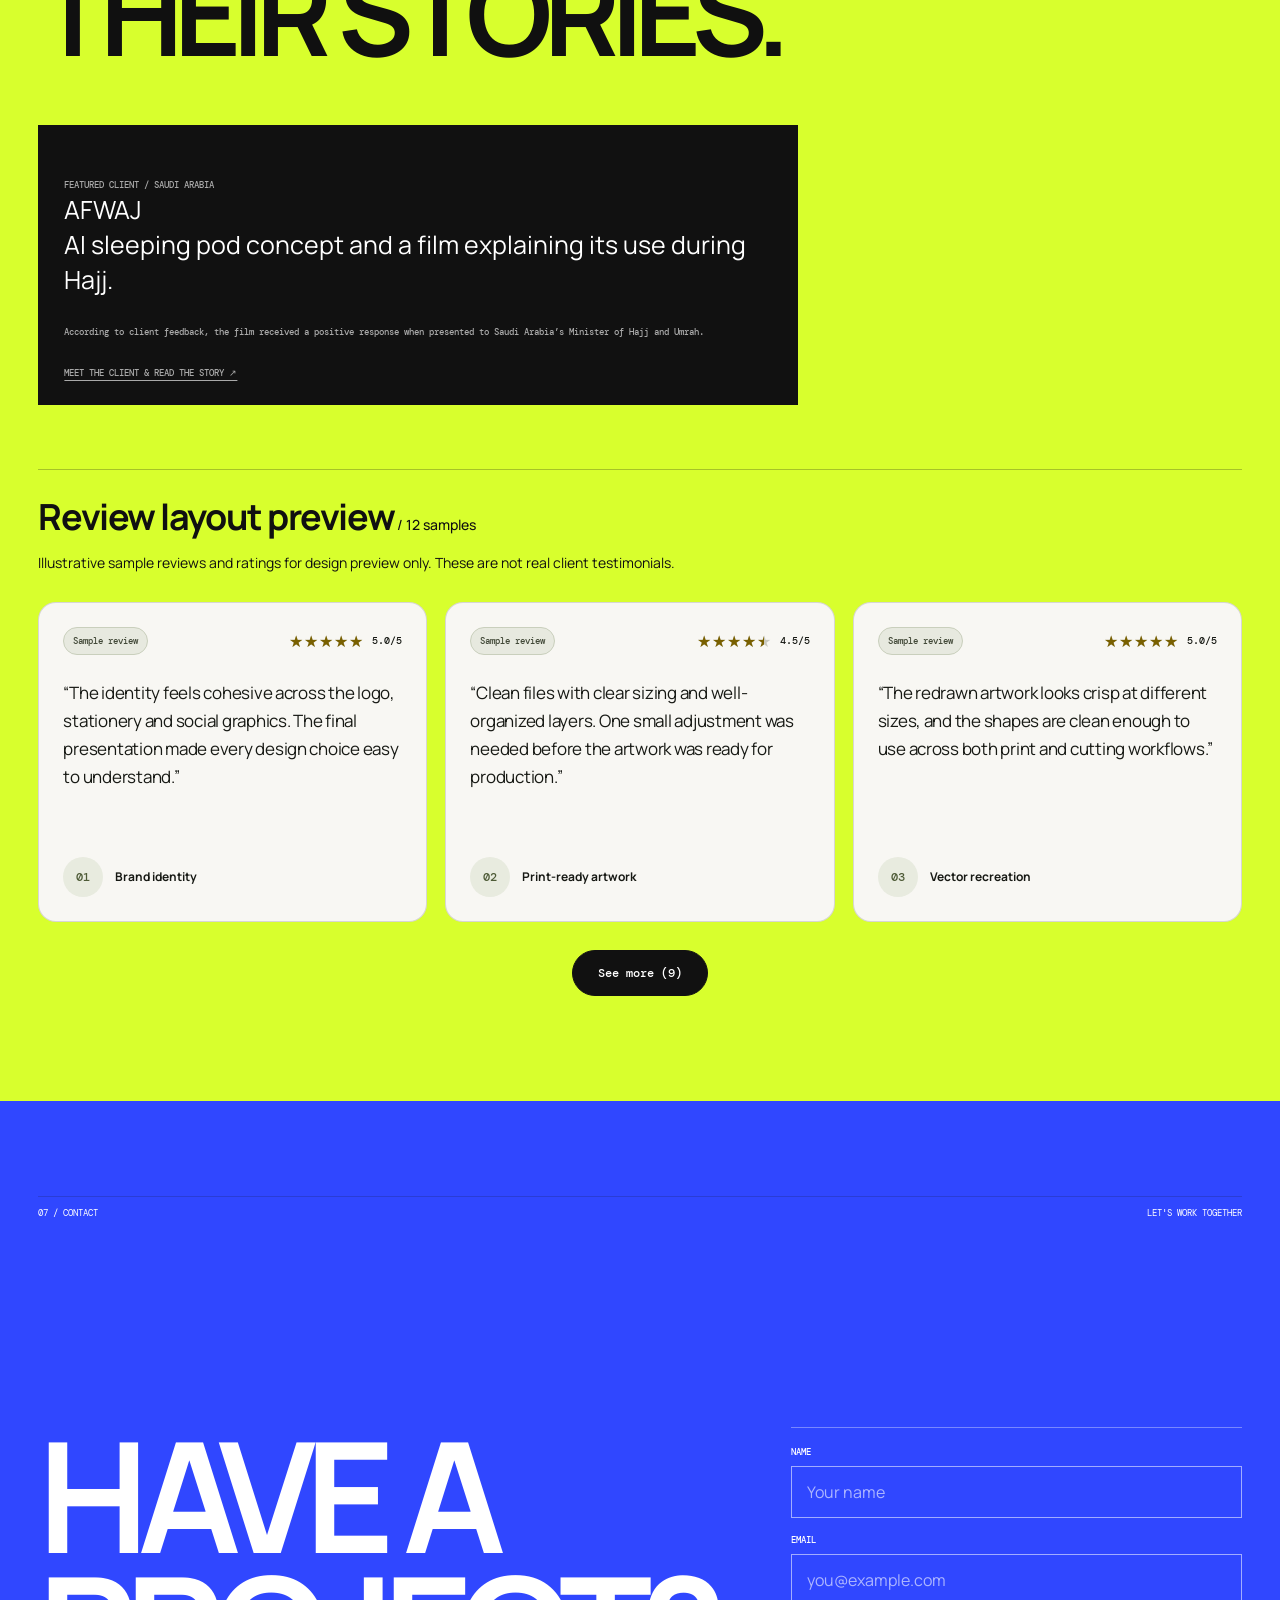
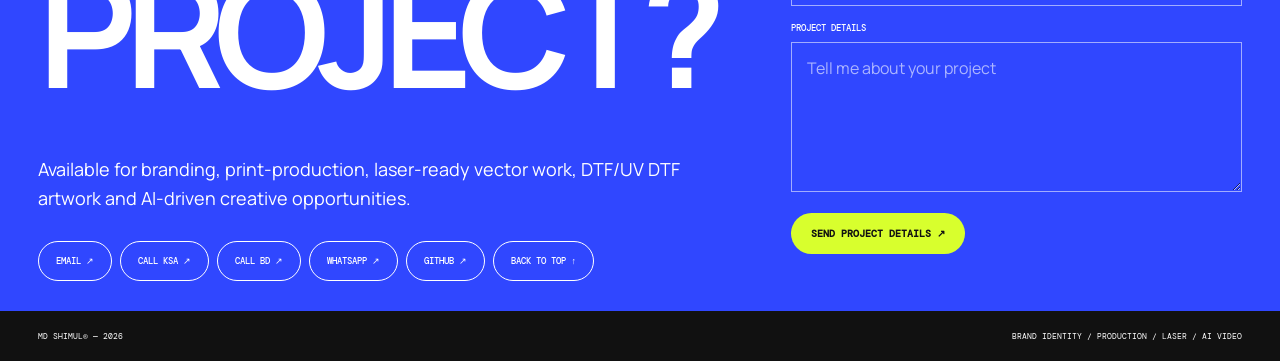
==== commit 177c4ec5: "Organize expertise around graphic design, AI and hands-on print production" ====
--- a/index.html
+++ b/index.html
@@ -79,6 +79,20 @@
 .review-actions{display:flex;justify-content:center;margin-top:28px}
 .review-toggle{border:1px solid #111;border-radius:999px;background:#111;color:#fff;padding:14px 25px;font:500 12px 'DM Mono',monospace;cursor:pointer}
 .review-toggle:hover{background:#303329}.review-toggle:focus-visible{outline:3px solid #3047ff;outline-offset:5px}
+
+/* Scoped experience layout; retain the portfolio's typography and palette. */
+.experience-section{scroll-margin-top:72px}
+.experience-intro{display:grid;grid-template-columns:1.2fr 1fr;gap:6vw;align-items:end;margin-top:48px}
+.experience-intro h2{font-size:clamp(36px,5.5vw,82px);line-height:1.03;letter-spacing:-.055em}
+.experience-intro>p{max-width:490px;color:#555;font-size:15px;line-height:1.8}
+.experience-section .skills{margin-top:42px}
+.experience-section .skill{grid-template-columns:42px minmax(0,1fr) 24px;align-items:start;padding-block:28px;gap:24px}
+.experience-index,.experience-arrow{margin-top:8px}
+.experience-section .skill h3{font-size:clamp(25px,3.2vw,46px);line-height:1.15;letter-spacing:-.045em}
+.experience-section .skill p{display:block;max-width:820px;font:400 15px/1.75 Manrope,sans-serif;margin-top:12px;color:#505047}
+.experience-tags{margin-top:16px;font:500 10px/1.7 'DM Mono',monospace;color:#555e43}
+@media(max-width:700px){.experience-intro{grid-template-columns:1fr;gap:22px;margin-top:32px}.experience-section .skill{grid-template-columns:24px minmax(0,1fr);gap:14px}.experience-arrow{display:none}.experience-section .skill p{font-size:14px}.experience-tags{font-size:9px}.experience-section .skill:hover{padding-inline:0}}
+
 </style>
 </head>
 <body>
@@ -94,7 +108,7 @@
 <article class="project reveal" tabindex="0" data-category="ai" data-title="SYNTH" data-kicker="AI Visual / Art Direction" data-summary="An experimental AI visual direction exploring image generation, campaign concepting and refined commercial presentation." data-role="AI Visual / Direction" data-year="2026" data-class="p6"><div class="thumb p6"></div><div class="meta"><div><small>06 / AI</small><h3>SYNTH</h3></div><p>AI Visual / Direction</p><b>↗</b></div></article></div></section>
 <section class="about dark pad"><div class="barhead reveal"><span>02 / ABOUT</span><span>DESIGN → REAL OUTPUT</span></div><div class="aboutGrid"><h2 class="reveal">MORE THAN<br>A SCREEN<br>DESIGNER.</h2><div class="reveal"><p class="lead">I work where visual thinking meets practical production.</p><p>My background combines graphic design, brand identity, print production, laser-ready vector work, Arabic-market communication and AI-assisted image and video creation.</p><div class="numbers"><div class="number"><strong>06</strong><span>CORE SERVICES</span></div><div class="number"><strong>04+</strong><span>YEARS EXPERIENCE</span></div><div class="number"><strong>03</strong><span>LANGUAGE CONTEXTS</span></div></div></div></div></section>
 <section class="freelancer pad" id="freelancer"><div class="barhead reveal"><span>03 / ABOUT FREELANCER</span><span>PERSONAL PROFILE</span></div><div class="freelancerWrap"><div class="editorial reveal"><img src="portrait.png" width="3584" height="4800" loading="lazy" decoding="async" alt="Portrait of MD Shimul, Bangladeshi designer based in Riyadh"></div><div class="reveal"><h2>ABOUT<br>FREELANCER.</h2><div class="info"><div class="item"><span>Name</span><strong>MD Shimul</strong></div><div class="item"><span>Profile</span><strong>Bangladeshi designer based in Riyadh, Saudi Arabia</strong></div><div class="item"><span>Current Location</span><strong>Riyadh, Saudi Arabia</strong></div><div class="item"><span>Saudi Phone</span><a href="tel:+966539971829">+966 539971829</a></div><div class="item"><span>Bangladesh Phone</span><a href="tel:+8801739191453">+880 1739191453</a></div><div class="item"><span>Email</span><a href="mailto:mdshimul4362@gmail.com">mdshimul4362@gmail.com</a></div><div class="item"><span>WhatsApp</span><a href="https://wa.me/8801739191453" target="_blank" rel="noopener">Message on WhatsApp ↗</a></div><div class="item"><span>Focus</span><strong>Graphic Design · Generative AI Visual & Video · Print Production</strong></div></div><div class="statement"><span>Designer Statement</span><p>I’m a multidisciplinary Graphic Designer and Generative AI Visual Creator based in Riyadh, Saudi Arabia. I specialize in creating strong visual concepts, brand identities, commercial graphics, and AI-generated visual and video content. My production background gives me a practical understanding of print, prepress, DTF/UV DTF, signage, and laser-ready vector artwork—allowing me to design with both creativity and real-world execution in mind. I combine traditional design skills with modern generative AI workflows to transform ideas into polished, engaging visuals for brands, advertising, social media, print, and commercial campaigns.</p></div></div></div></section>
-<section class="pad"><div class="barhead reveal"><span>04 / EXPERTISE</span><span>CORE SKILL AREAS</span></div><div class="skills"><div class="skill reveal"><small>01</small><h3>Brand Identity</h3><p>Logo systems · typography · visual direction</p><b>↗</b></div><div class="skill reveal"><small>02</small><h3>Print Production</h3><p>Prepress · signage · large format</p><b>↗</b></div><div class="skill reveal"><small>03</small><h3>DTF / UV DTF</h3><p>Production-ready artwork</p><b>↗</b></div><div class="skill reveal"><small>04</small><h3>Laser / CNC Files</h3><p>SVG · AI · acrylic · engraving</p><b>↗</b></div><div class="skill reveal"><small>05</small><h3>AI Image & Video</h3><p>Consistent characters · cinematic content</p><b>↗</b></div></div></section>
+<section class="pad experience-section" id="expertise" aria-labelledby="expertise-title"><div class="barhead reveal"><span>04 / EXPERIENCE &amp; EXPERTISE</span><span>DESIGN · AI · PRODUCTION</span></div><div class="experience-intro"><h2 id="expertise-title">Creative thinking.<br>Hands-on experience.</h2><p>My work brings together graphic design, AI-assisted visuals and practical print production—from the first concept to the final print or cut file.</p></div><div class="skills"><article class="skill"><small class="experience-index">01</small><div class="experience-detail"><h3>Graphic Design &amp; Branding</h3><p>Logo design, brand visuals, social media graphics and Arabic-layout artwork, with a focus on clear typography and balanced composition.</p><div class="experience-tags">Illustrator · Photoshop · Brand visuals</div></div><span class="experience-arrow" aria-hidden="true">↗</span></article><article class="skill"><small class="experience-index">02</small><div class="experience-detail"><h3>AI Image &amp; Video Creation</h3><p>AI-assisted concept visuals, image creation and video storytelling for brand, advertising and presentation projects.</p><div class="experience-tags">Concept development · Visual direction · AI workflows</div></div><span class="experience-arrow" aria-hidden="true">↗</span></article><article class="skill"><small class="experience-index">03</small><div class="experience-detail"><h3>Print &amp; Prepress</h3><p>Prepare final artwork for large-format printing, signage, stickers and DTF/UV DTF production, with attention to sizing, layout and output requirements.</p><div class="experience-tags">Print-ready artwork · Signage · DTF / UV DTF</div></div><span class="experience-arrow" aria-hidden="true">↗</span></article><article class="skill"><small class="experience-index">04</small><div class="experience-detail"><h3>Printing Machine Operation</h3><p>Hands-on operation of Roland printers and cutters, Sky Color printers, and DTF/UV DTF equipment, alongside SignMaster production workflows.</p><div class="experience-tags">Roland · Sky Color · SignMaster</div></div><span class="experience-arrow" aria-hidden="true">↗</span></article><article class="skill"><small class="experience-index">05</small><div class="experience-detail"><h3>Vector Recreation &amp; Cut Files</h3><p>Recreate raster designs as clean vector artwork and prepare SVG and AI files for plotter cutting, acrylic signage and laser-cut projects.</p><div class="experience-tags">Vector cleanup · SVG / AI · Plotter-ready files</div></div><span class="experience-arrow" aria-hidden="true">↗</span></article><article class="skill"><small class="experience-index">06</small><div class="experience-detail"><h3>Laser File Preparation</h3><p>Prepare artwork for larger laser-cut projects and operate small laser jobs using basic RDWorks workflows.</p><div class="experience-tags">RDWorks basics · Acrylic cut files · Small-job operation</div></div><span class="experience-arrow" aria-hidden="true">↗</span></article></div></section>
 <section class="tools pad" id="toolkit" aria-labelledby="toolkit-title"><div class="barhead"><span>05 / TOOLKIT</span><span>DESIGN · PRINT PRODUCTION · AI</span></div><div class="toolkit-heading"><div><h2 id="toolkit-title">Tools behind the work<span>.</span></h2><p>A focused toolkit built around graphic design, print production and AI-assisted creation.</p></div><button class="toolkit-toggle" type="button" aria-pressed="false" aria-label="Pause toolkit animation"><span class="toolkit-toggle-icon" aria-hidden="true">Ⅱ</span><span class="toolkit-toggle-label">Pause motion</span></button></div><ul class="toolkit-grid" aria-label="Creative software toolkit">
 <li class="toolkit-group-label"><span>01</span> CORE DESIGN</li>
 <li class="toolkit-card toolkit-priority"><a href="https://www.adobe.com/products/illustrator.html" target="_blank" rel="noopener noreferrer" aria-label="Illustrator — Primary vector design tool"><span class="toolkit-logo"><img src="assets/toolkit/illustrator.svg" alt="Adobe Illustrator logo" width="64" height="64" loading="lazy" decoding="async"></span><span class="toolkit-name">Illustrator</span><span class="toolkit-kind">Vector &amp; print artwork</span><span class="toolkit-dot" aria-hidden="true"></span></a></li>
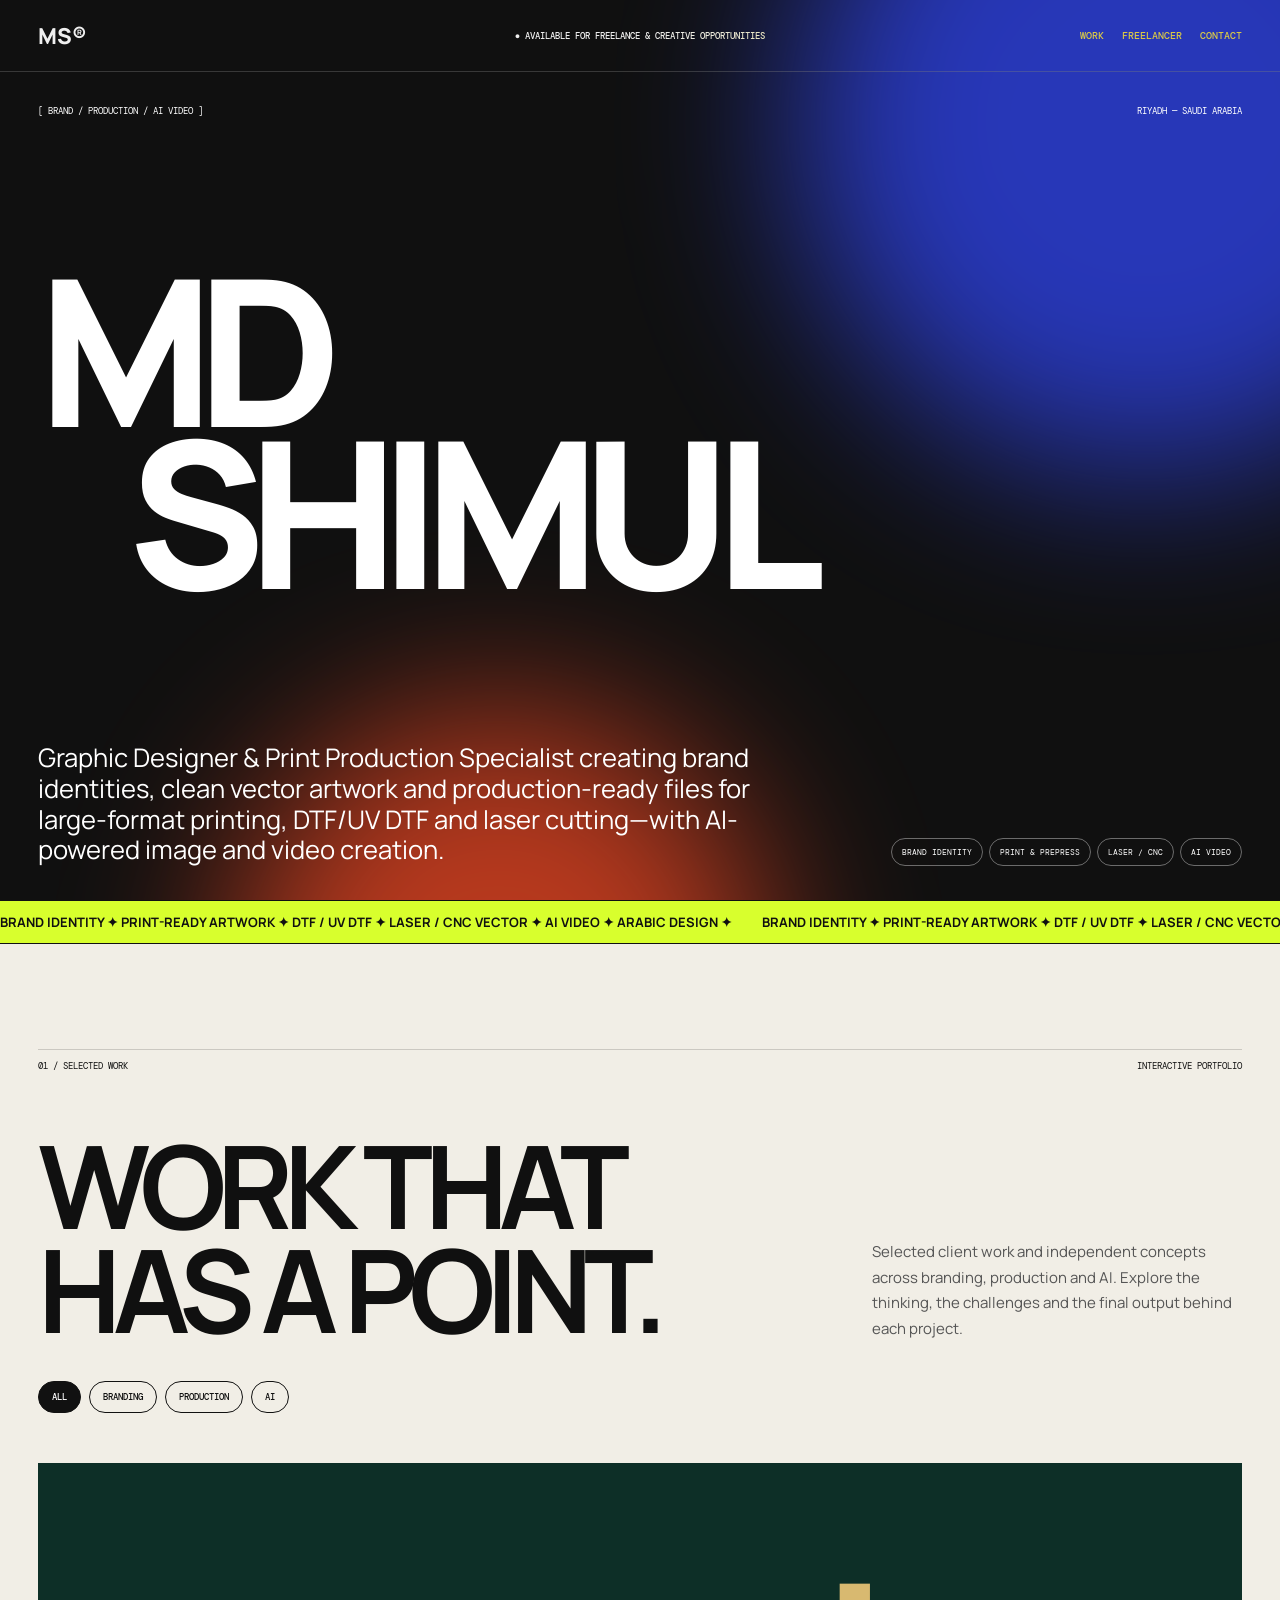
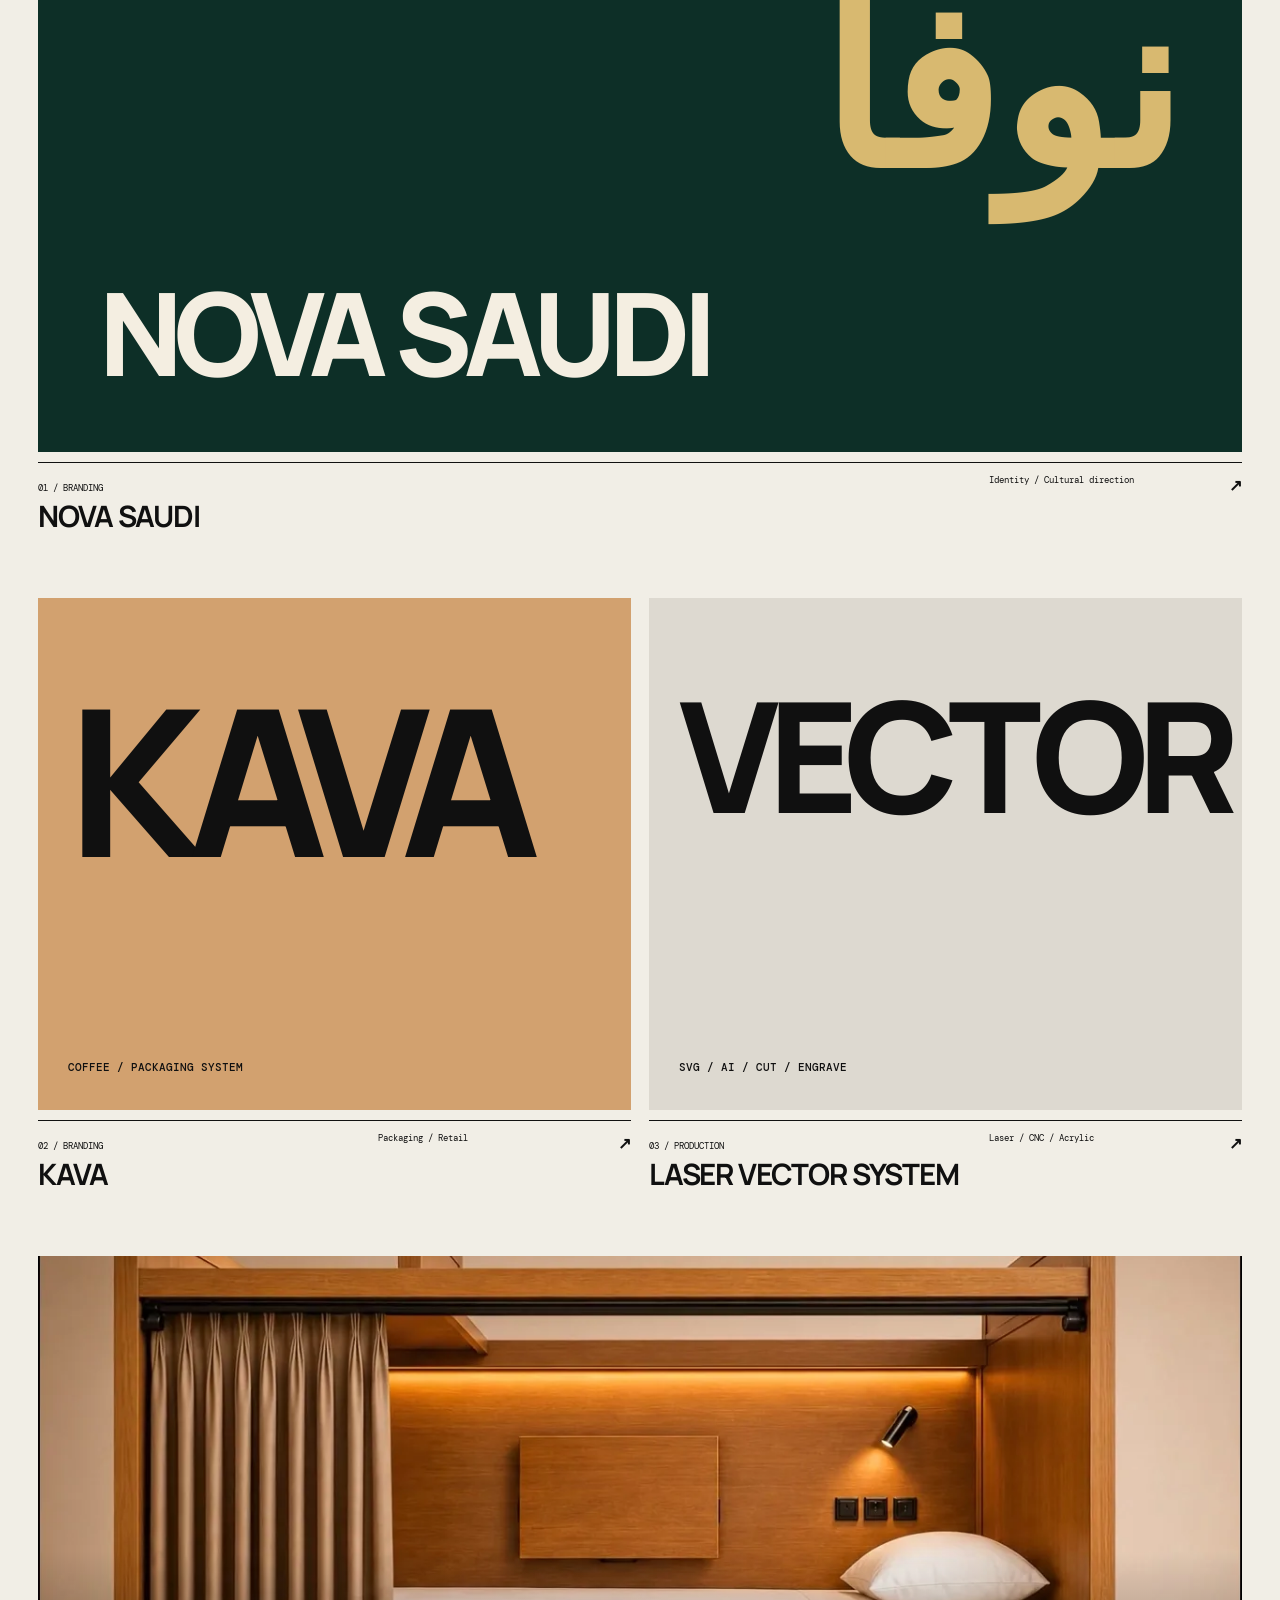
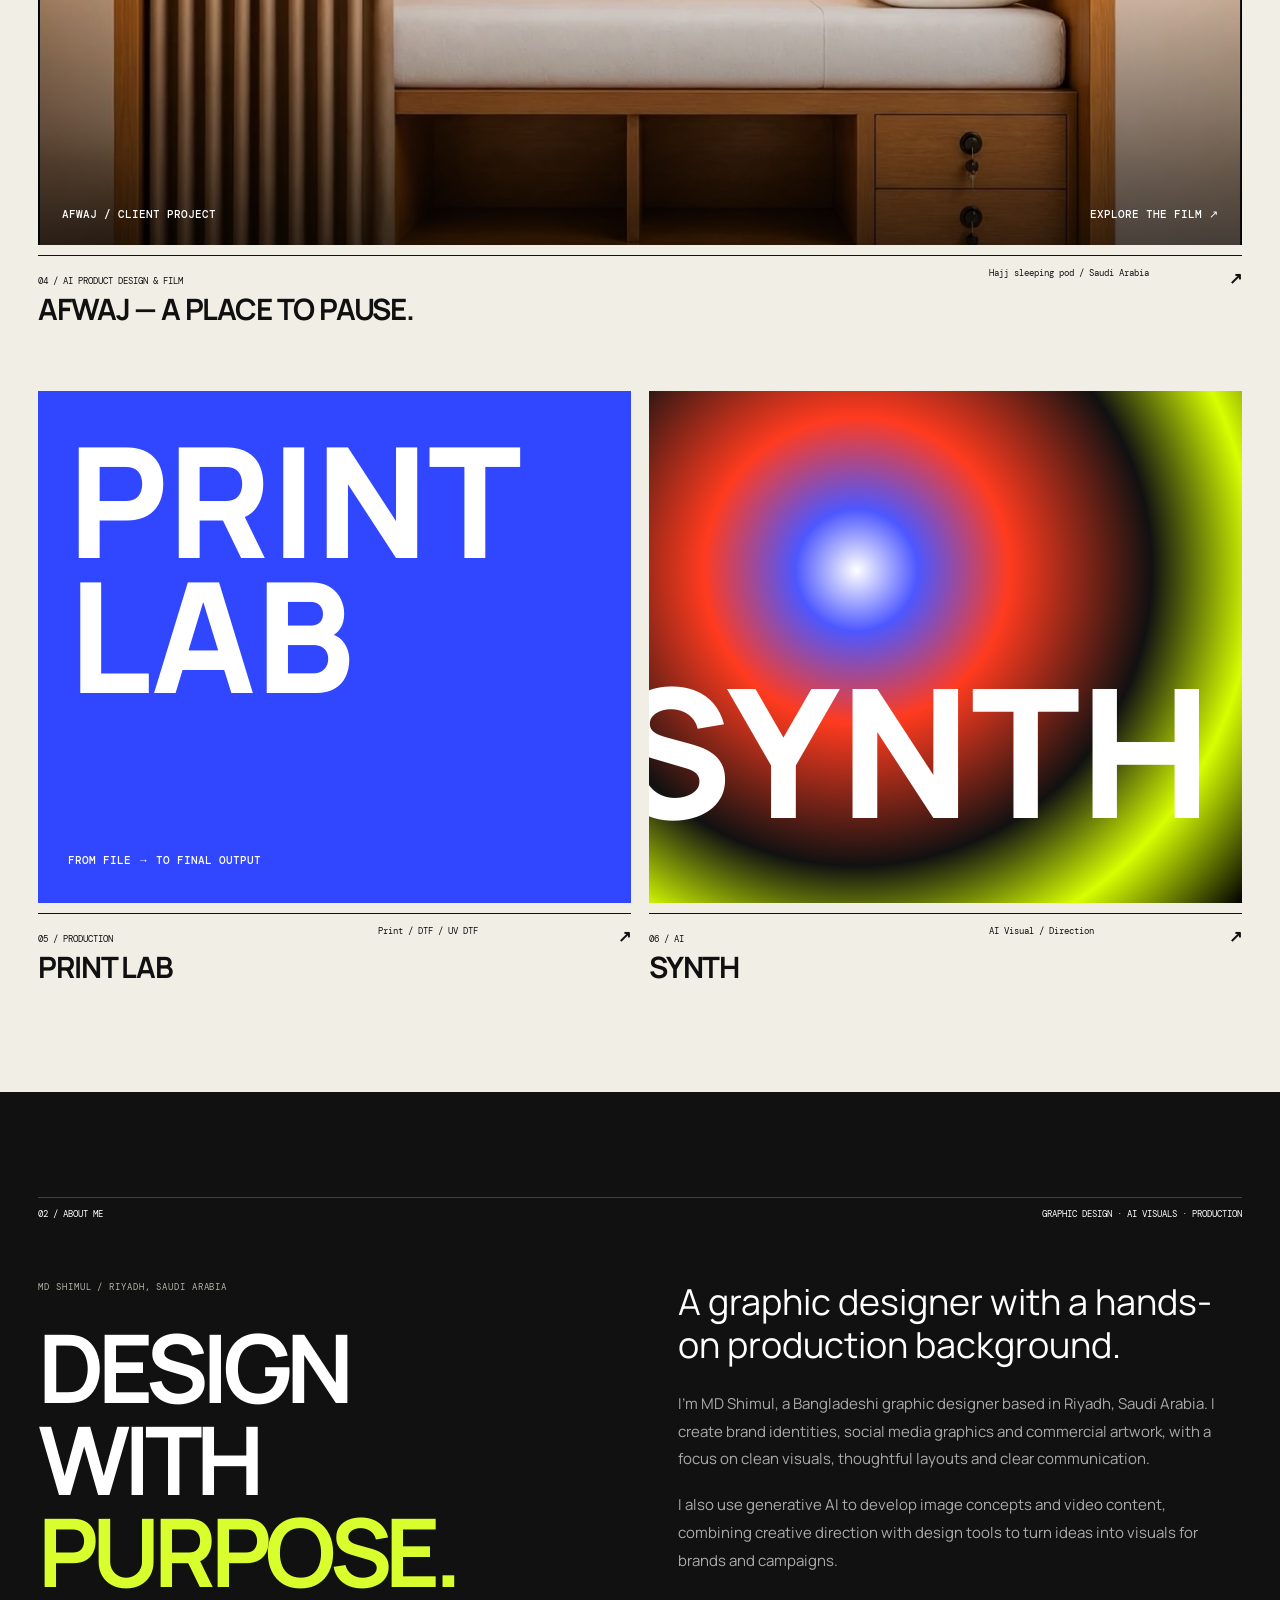
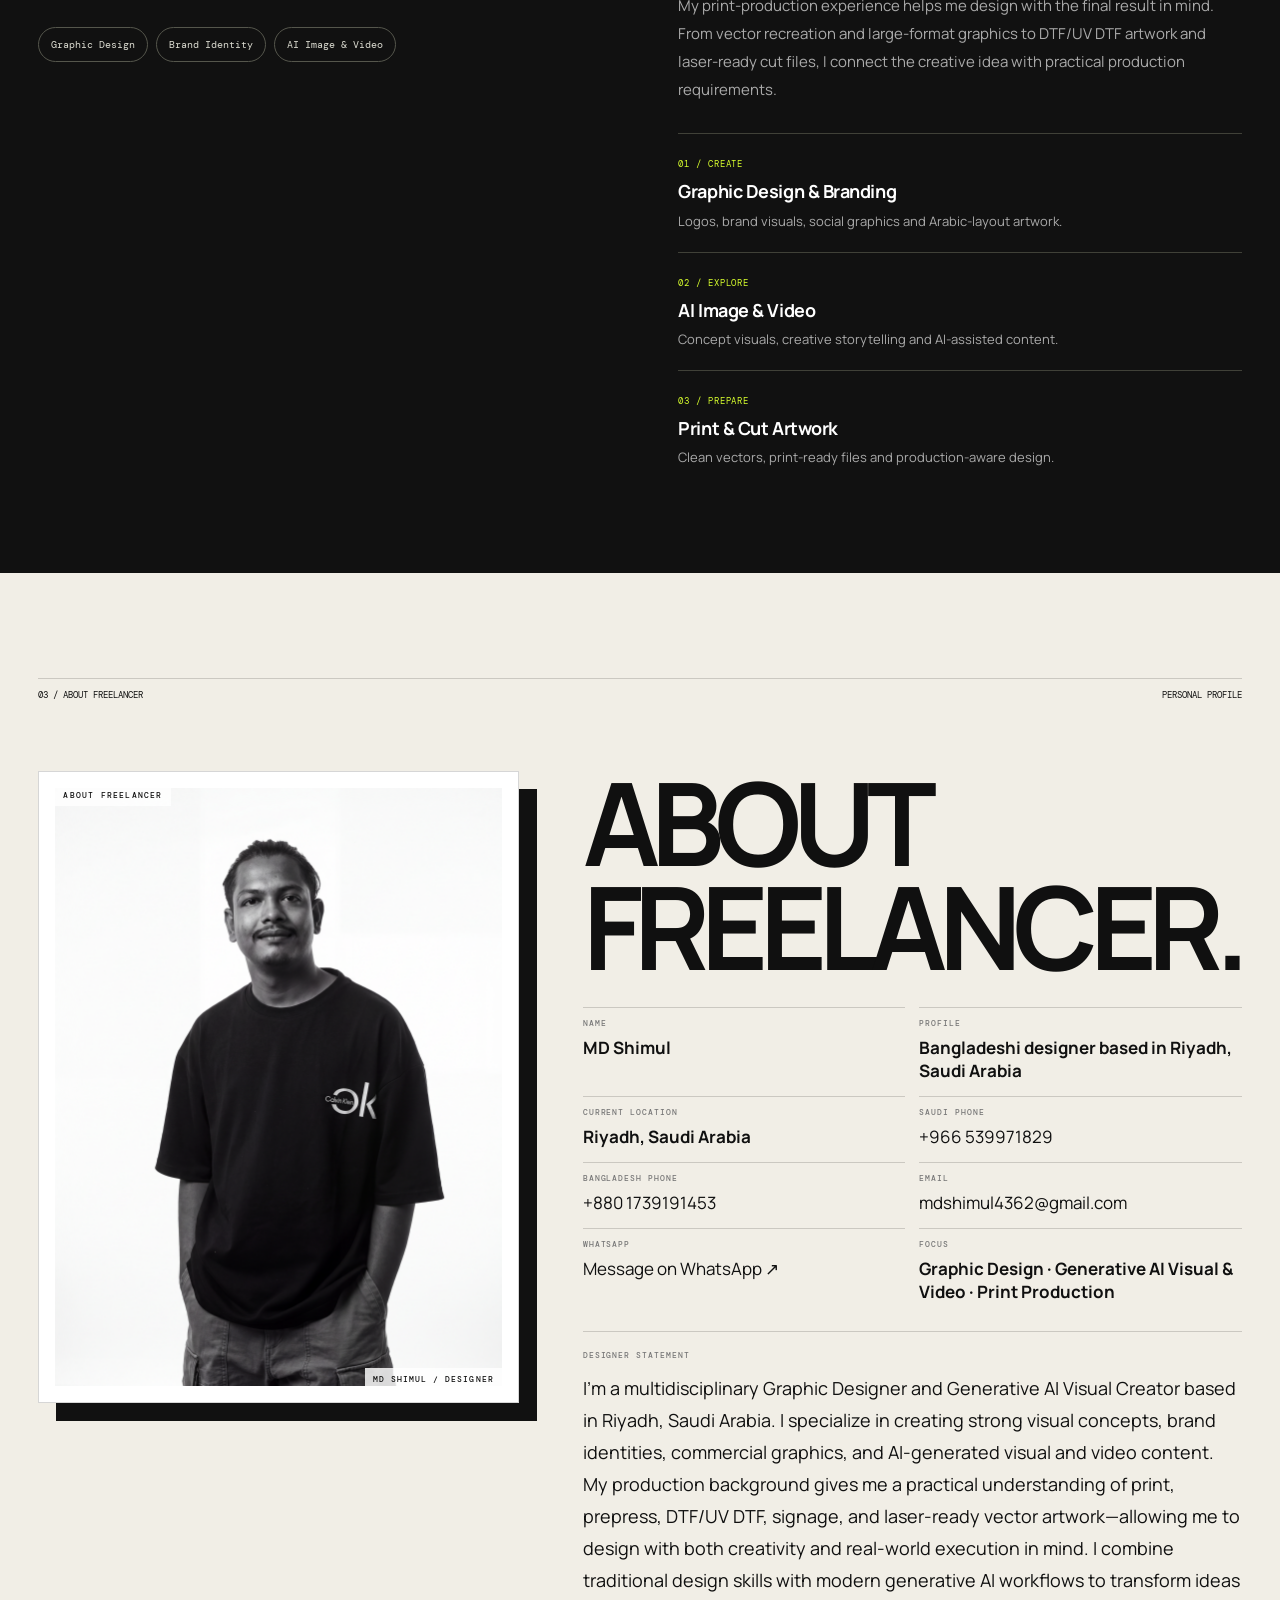
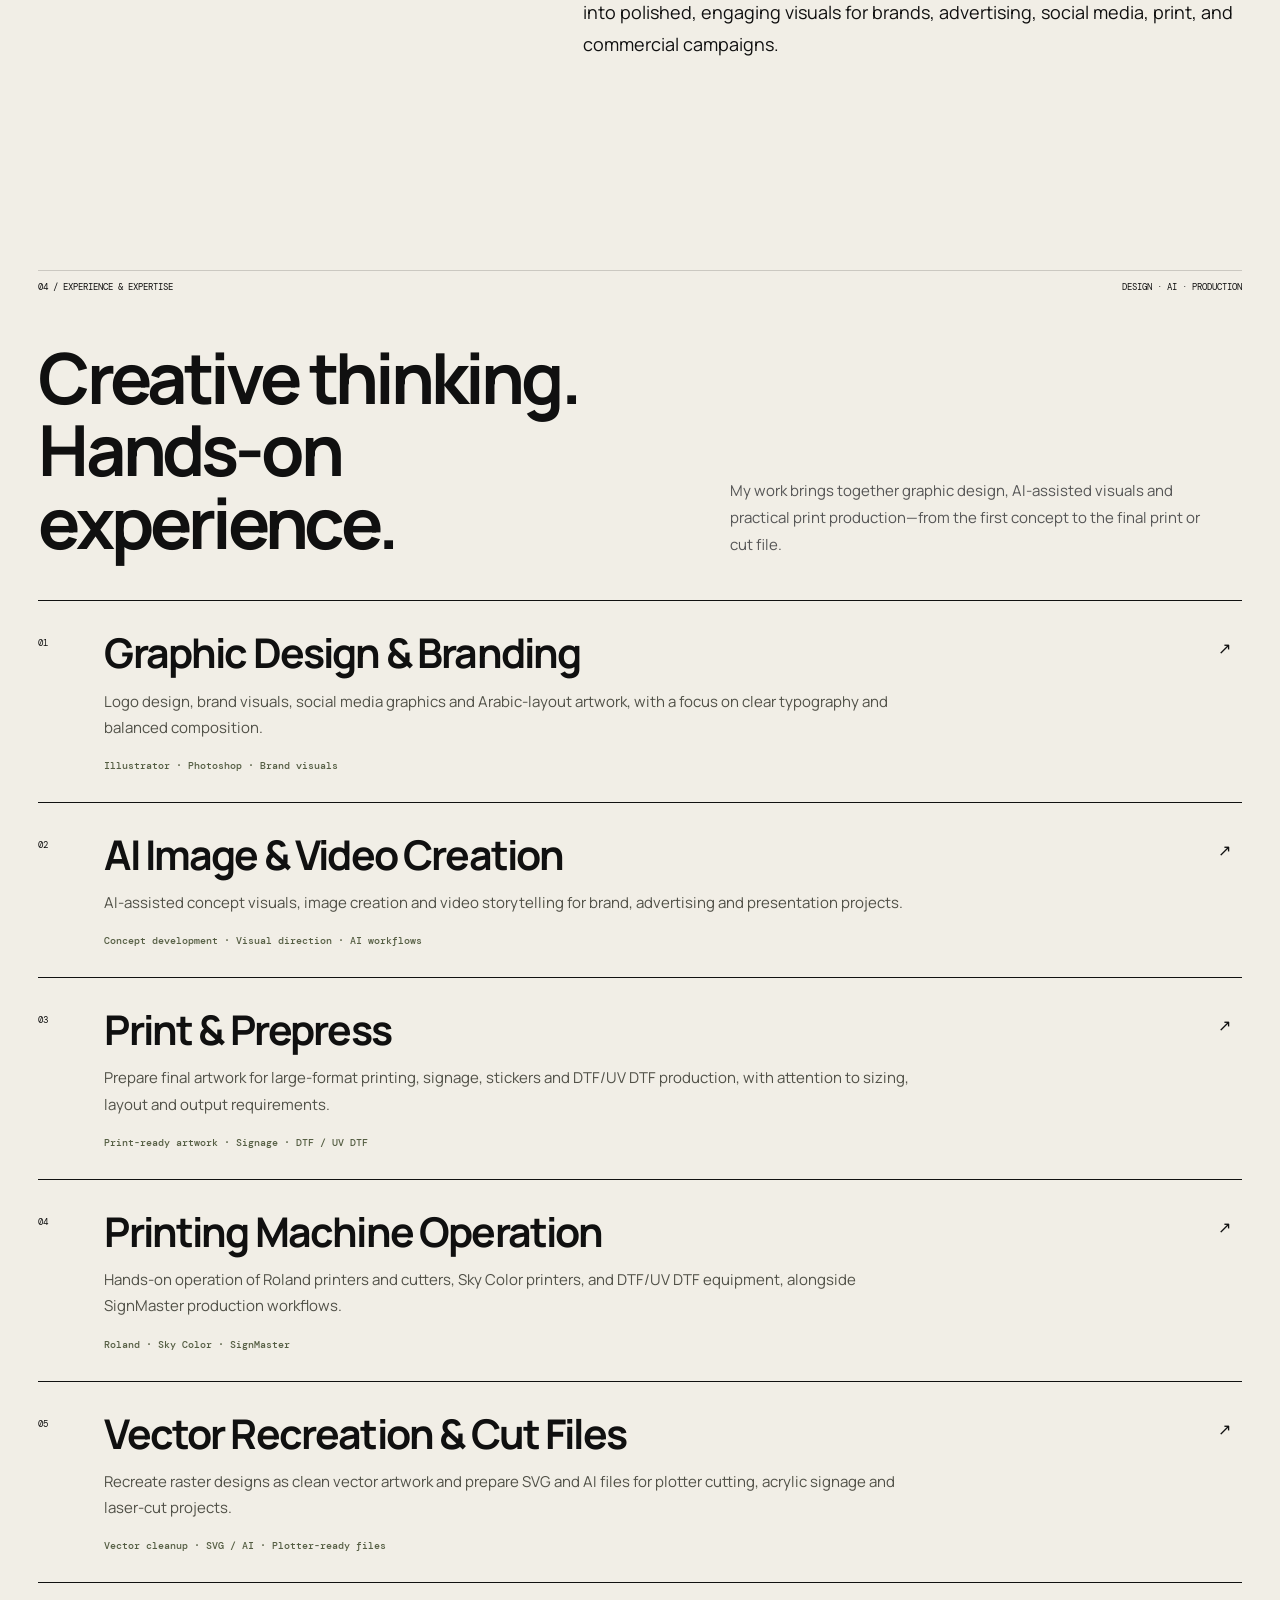
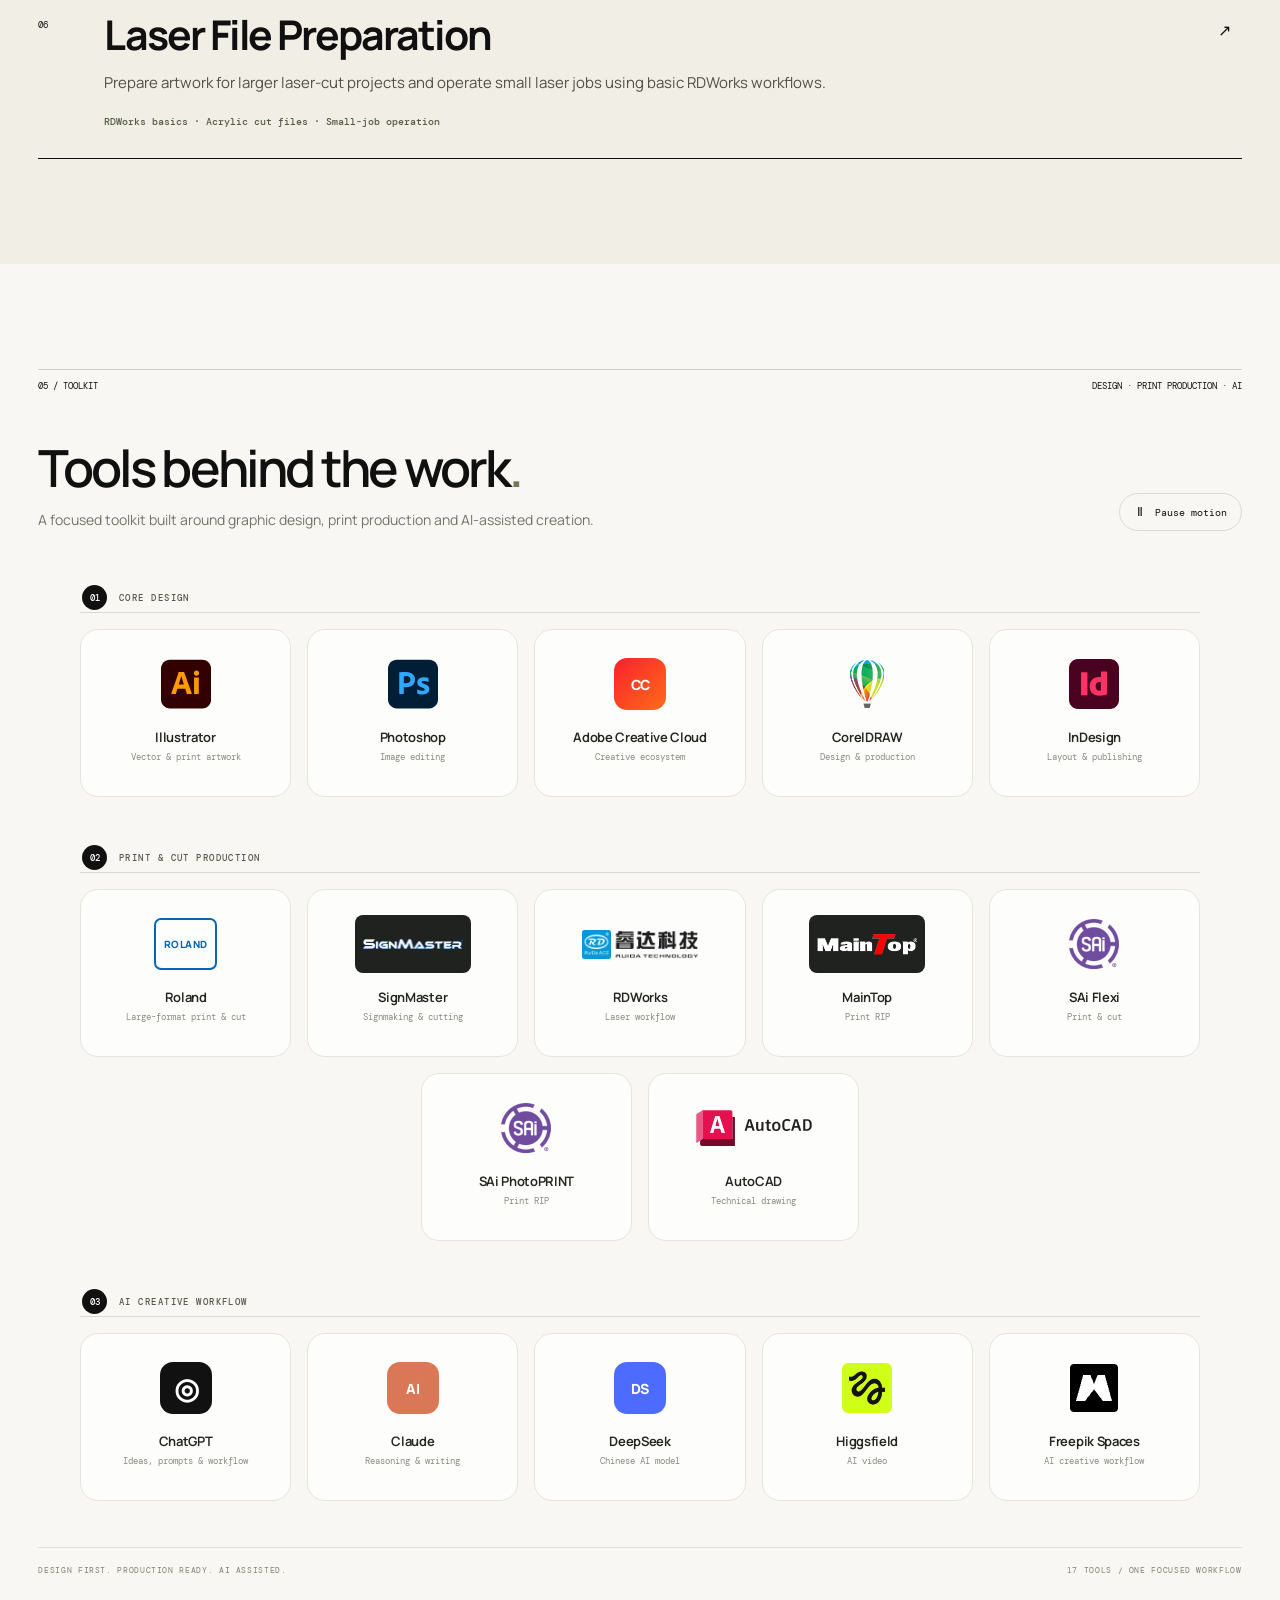
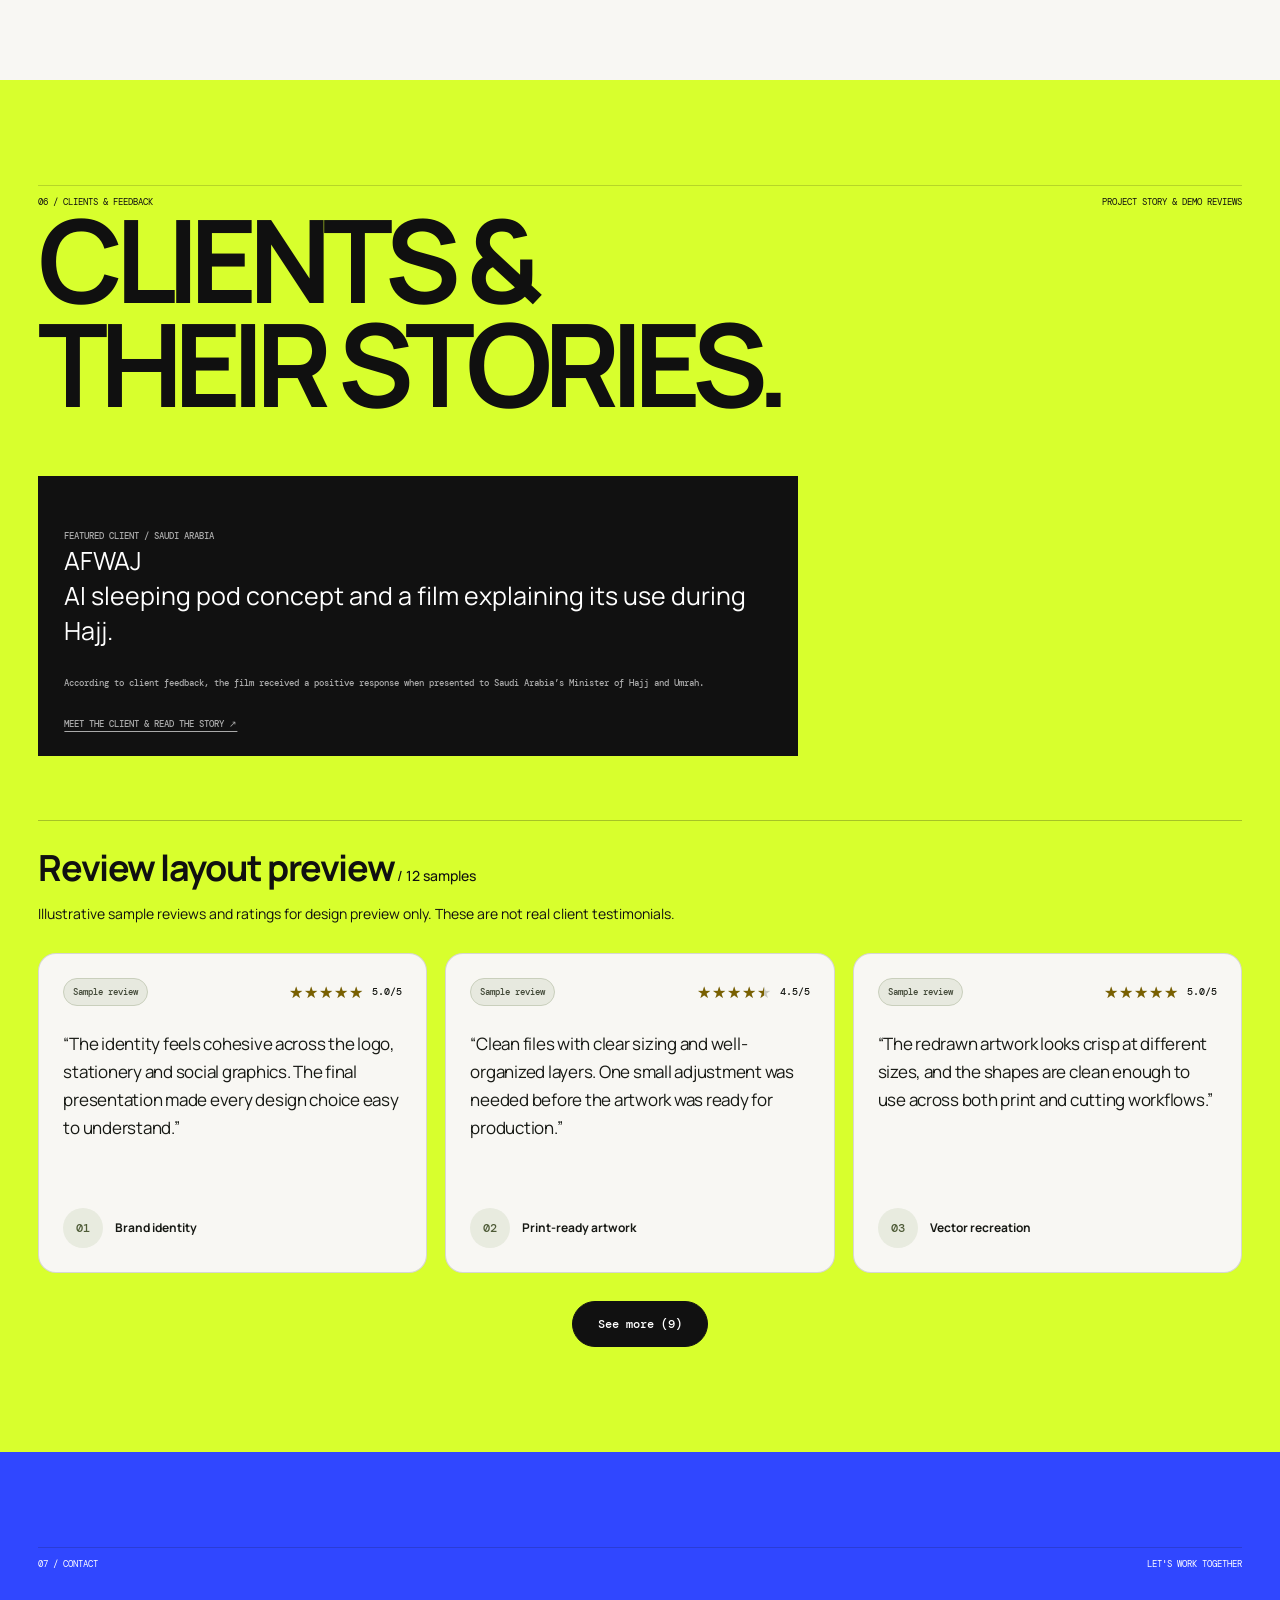
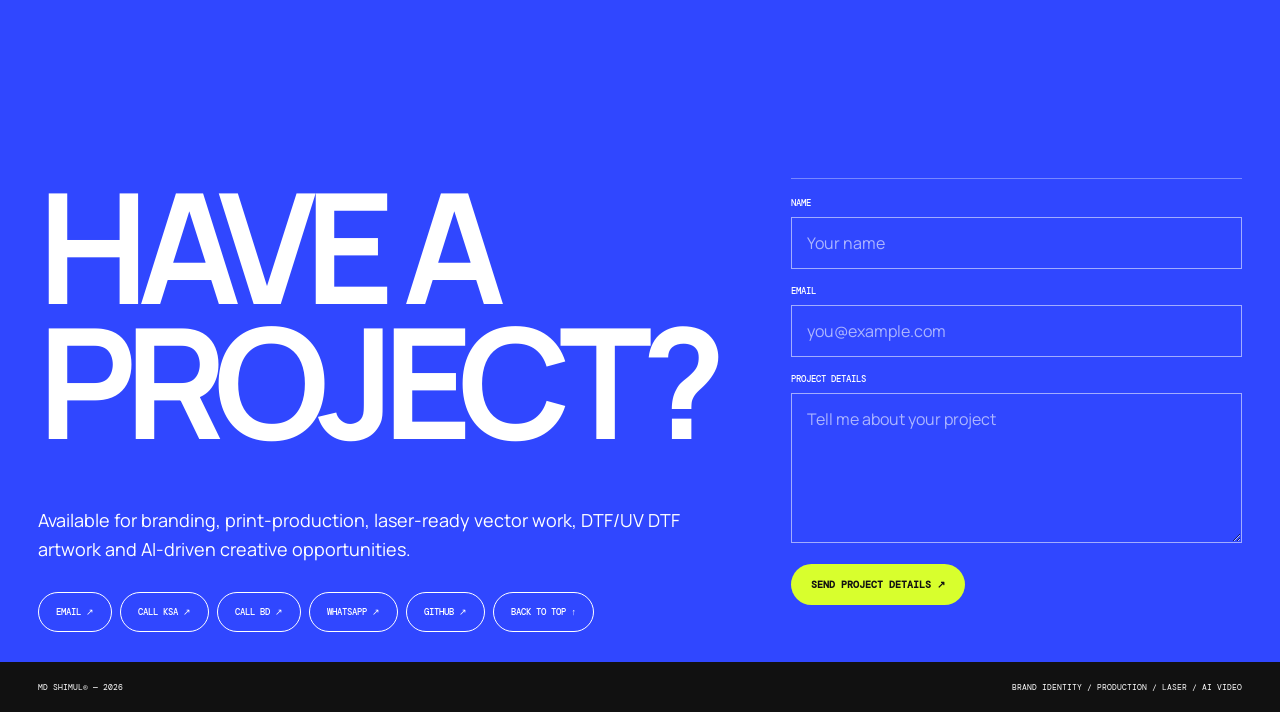
==== commit 8b8d16dd: "Rebuild About section around graphic design, AI visuals and production experience" ====
--- a/index.html
+++ b/index.html
@@ -93,6 +93,25 @@
 .experience-tags{margin-top:16px;font:500 10px/1.7 'DM Mono',monospace;color:#555e43}
 @media(max-width:700px){.experience-intro{grid-template-columns:1fr;gap:22px;margin-top:32px}.experience-section .skill{grid-template-columns:24px minmax(0,1fr);gap:14px}.experience-arrow{display:none}.experience-section .skill p{font-size:14px}.experience-tags{font-size:9px}.experience-section .skill:hover{padding-inline:0}}
 
+
+/* About: creative focus supported by practical production experience. */
+.about-profile{scroll-margin-top:72px}
+.about-profile .aboutGrid{grid-template-columns:minmax(0,1fr) minmax(0,1fr);align-items:start;gap:6vw;margin-top:60px}
+.about-eyebrow{display:block;font:400 9px/1.7 'DM Mono',monospace;color:#b2b2a7;letter-spacing:.1em;margin-bottom:26px}
+.about-profile h2{font-size:clamp(52px,7.4vw,116px);line-height:.97;letter-spacing:-.065em}
+.about-profile h2>span{color:var(--acid)}
+.about-focus{display:flex;flex-wrap:wrap;gap:8px;margin-top:30px}
+.about-focus span{border:1px solid #55564c;border-radius:999px;padding:9px 12px;font:400 10px/1.5 'DM Mono',monospace;color:#deded3}
+.about-profile .about-story .lead{color:#fff;font-size:clamp(25px,2.8vw,40px);line-height:1.2;margin-bottom:24px}
+.about-story>p:not(.lead){font-size:15px;line-height:1.85;margin-bottom:18px}
+.about-capabilities{margin-top:30px;display:grid;gap:20px}
+.about-capabilities>div{border-top:1px solid #404138;padding-top:16px}
+.about-capabilities span{font:400 9px/1.5 'DM Mono',monospace;color:var(--acid);letter-spacing:.1em}
+.about-capabilities h3{font-size:18px;line-height:1.4;margin-top:7px;letter-spacing:-.025em}
+.about-capabilities p{font-size:13px;line-height:1.7;margin-top:5px}
+@media(max-width:900px){.about-profile .aboutGrid{grid-template-columns:1fr;gap:40px}.about-profile h2{font-size:clamp(54px,12vw,100px)}}
+@media(max-width:560px){.about-profile .barhead{flex-wrap:wrap;gap:8px}.about-profile .aboutGrid{margin-top:36px}.about-focus span{font-size:9px}.about-story>p:not(.lead){font-size:14px}}
+
 </style>
 </head>
 <body>
@@ -106,7 +125,7 @@
 <article class="project wide reveal afwaj-project" data-category="ai" id="afwaj"><a href="afwaj.html" aria-label="Explore AFWAJ: A place to pause — sleeping pod design and AI film"><div class="thumb afwaj-thumb"><img src="assets/afwaj/pod-poster.webp" width="1284" height="716" loading="lazy" decoding="async" alt="Warm wood sleeping pod with a bed, storage, reading light and privacy curtains, from the AFWAJ AI film"><span class="afwaj-label">AFWAJ / CLIENT PROJECT</span><span class="afwaj-watch">EXPLORE THE FILM ↗</span></div><div class="meta"><div><small>04 / AI PRODUCT DESIGN &amp; FILM</small><h3>AFWAJ — A PLACE TO PAUSE.</h3></div><p>Hajj sleeping pod / Saudi Arabia</p><b aria-hidden="true">↗</b></div></a></article>
 <article class="project reveal" tabindex="0" data-category="production" data-title="PRINT LAB" data-kicker="Print / DTF / UV DTF" data-summary="A production-focused system showing how clean artwork moves from design to prepress, DTF, UV DTF and final physical output." data-role="Prepress / Production" data-year="2026" data-class="p5"><div class="thumb p5"><span>FROM FILE → TO FINAL OUTPUT</span></div><div class="meta"><div><small>05 / PRODUCTION</small><h3>PRINT LAB</h3></div><p>Print / DTF / UV DTF</p><b>↗</b></div></article>
 <article class="project reveal" tabindex="0" data-category="ai" data-title="SYNTH" data-kicker="AI Visual / Art Direction" data-summary="An experimental AI visual direction exploring image generation, campaign concepting and refined commercial presentation." data-role="AI Visual / Direction" data-year="2026" data-class="p6"><div class="thumb p6"></div><div class="meta"><div><small>06 / AI</small><h3>SYNTH</h3></div><p>AI Visual / Direction</p><b>↗</b></div></article></div></section>
-<section class="about dark pad"><div class="barhead reveal"><span>02 / ABOUT</span><span>DESIGN → REAL OUTPUT</span></div><div class="aboutGrid"><h2 class="reveal">MORE THAN<br>A SCREEN<br>DESIGNER.</h2><div class="reveal"><p class="lead">I work where visual thinking meets practical production.</p><p>My background combines graphic design, brand identity, print production, laser-ready vector work, Arabic-market communication and AI-assisted image and video creation.</p><div class="numbers"><div class="number"><strong>06</strong><span>CORE SERVICES</span></div><div class="number"><strong>04+</strong><span>YEARS EXPERIENCE</span></div><div class="number"><strong>03</strong><span>LANGUAGE CONTEXTS</span></div></div></div></div></section>
+<section class="about dark pad about-profile" id="about" aria-labelledby="about-title"><div class="barhead reveal"><span>02 / ABOUT ME</span><span>GRAPHIC DESIGN · AI VISUALS · PRODUCTION</span></div><div class="aboutGrid"><div><span class="about-eyebrow">MD SHIMUL / RIYADH, SAUDI ARABIA</span><h2 id="about-title">DESIGN<br>WITH<br><span>PURPOSE.</span></h2><div class="about-focus" aria-label="Creative focus"><span>Graphic Design</span><span>Brand Identity</span><span>AI Image &amp; Video</span></div></div><div class="about-story"><p class="lead">A graphic designer with a hands-on production background.</p><p>I’m MD Shimul, a Bangladeshi graphic designer based in Riyadh, Saudi Arabia. I create brand identities, social media graphics and commercial artwork, with a focus on clean visuals, thoughtful layouts and clear communication.</p><p>I also use generative AI to develop image concepts and video content, combining creative direction with design tools to turn ideas into visuals for brands and campaigns.</p><p>My print-production experience helps me design with the final result in mind. From vector recreation and large-format graphics to DTF/UV DTF artwork and laser-ready cut files, I connect the creative idea with practical production requirements.</p><div class="about-capabilities"><div><span>01 / CREATE</span><h3>Graphic Design &amp; Branding</h3><p>Logos, brand visuals, social graphics and Arabic-layout artwork.</p></div><div><span>02 / EXPLORE</span><h3>AI Image &amp; Video</h3><p>Concept visuals, creative storytelling and AI-assisted content.</p></div><div><span>03 / PREPARE</span><h3>Print &amp; Cut Artwork</h3><p>Clean vectors, print-ready files and production-aware design.</p></div></div></div></div></section>
 <section class="freelancer pad" id="freelancer"><div class="barhead reveal"><span>03 / ABOUT FREELANCER</span><span>PERSONAL PROFILE</span></div><div class="freelancerWrap"><div class="editorial reveal"><img src="portrait.png" width="3584" height="4800" loading="lazy" decoding="async" alt="Portrait of MD Shimul, Bangladeshi designer based in Riyadh"></div><div class="reveal"><h2>ABOUT<br>FREELANCER.</h2><div class="info"><div class="item"><span>Name</span><strong>MD Shimul</strong></div><div class="item"><span>Profile</span><strong>Bangladeshi designer based in Riyadh, Saudi Arabia</strong></div><div class="item"><span>Current Location</span><strong>Riyadh, Saudi Arabia</strong></div><div class="item"><span>Saudi Phone</span><a href="tel:+966539971829">+966 539971829</a></div><div class="item"><span>Bangladesh Phone</span><a href="tel:+8801739191453">+880 1739191453</a></div><div class="item"><span>Email</span><a href="mailto:mdshimul4362@gmail.com">mdshimul4362@gmail.com</a></div><div class="item"><span>WhatsApp</span><a href="https://wa.me/8801739191453" target="_blank" rel="noopener">Message on WhatsApp ↗</a></div><div class="item"><span>Focus</span><strong>Graphic Design · Generative AI Visual & Video · Print Production</strong></div></div><div class="statement"><span>Designer Statement</span><p>I’m a multidisciplinary Graphic Designer and Generative AI Visual Creator based in Riyadh, Saudi Arabia. I specialize in creating strong visual concepts, brand identities, commercial graphics, and AI-generated visual and video content. My production background gives me a practical understanding of print, prepress, DTF/UV DTF, signage, and laser-ready vector artwork—allowing me to design with both creativity and real-world execution in mind. I combine traditional design skills with modern generative AI workflows to transform ideas into polished, engaging visuals for brands, advertising, social media, print, and commercial campaigns.</p></div></div></div></section>
 <section class="pad experience-section" id="expertise" aria-labelledby="expertise-title"><div class="barhead reveal"><span>04 / EXPERIENCE &amp; EXPERTISE</span><span>DESIGN · AI · PRODUCTION</span></div><div class="experience-intro"><h2 id="expertise-title">Creative thinking.<br>Hands-on experience.</h2><p>My work brings together graphic design, AI-assisted visuals and practical print production—from the first concept to the final print or cut file.</p></div><div class="skills"><article class="skill"><small class="experience-index">01</small><div class="experience-detail"><h3>Graphic Design &amp; Branding</h3><p>Logo design, brand visuals, social media graphics and Arabic-layout artwork, with a focus on clear typography and balanced composition.</p><div class="experience-tags">Illustrator · Photoshop · Brand visuals</div></div><span class="experience-arrow" aria-hidden="true">↗</span></article><article class="skill"><small class="experience-index">02</small><div class="experience-detail"><h3>AI Image &amp; Video Creation</h3><p>AI-assisted concept visuals, image creation and video storytelling for brand, advertising and presentation projects.</p><div class="experience-tags">Concept development · Visual direction · AI workflows</div></div><span class="experience-arrow" aria-hidden="true">↗</span></article><article class="skill"><small class="experience-index">03</small><div class="experience-detail"><h3>Print &amp; Prepress</h3><p>Prepare final artwork for large-format printing, signage, stickers and DTF/UV DTF production, with attention to sizing, layout and output requirements.</p><div class="experience-tags">Print-ready artwork · Signage · DTF / UV DTF</div></div><span class="experience-arrow" aria-hidden="true">↗</span></article><article class="skill"><small class="experience-index">04</small><div class="experience-detail"><h3>Printing Machine Operation</h3><p>Hands-on operation of Roland printers and cutters, Sky Color printers, and DTF/UV DTF equipment, alongside SignMaster production workflows.</p><div class="experience-tags">Roland · Sky Color · SignMaster</div></div><span class="experience-arrow" aria-hidden="true">↗</span></article><article class="skill"><small class="experience-index">05</small><div class="experience-detail"><h3>Vector Recreation &amp; Cut Files</h3><p>Recreate raster designs as clean vector artwork and prepare SVG and AI files for plotter cutting, acrylic signage and laser-cut projects.</p><div class="experience-tags">Vector cleanup · SVG / AI · Plotter-ready files</div></div><span class="experience-arrow" aria-hidden="true">↗</span></article><article class="skill"><small class="experience-index">06</small><div class="experience-detail"><h3>Laser File Preparation</h3><p>Prepare artwork for larger laser-cut projects and operate small laser jobs using basic RDWorks workflows.</p><div class="experience-tags">RDWorks basics · Acrylic cut files · Small-job operation</div></div><span class="experience-arrow" aria-hidden="true">↗</span></article></div></section>
 <section class="tools pad" id="toolkit" aria-labelledby="toolkit-title"><div class="barhead"><span>05 / TOOLKIT</span><span>DESIGN · PRINT PRODUCTION · AI</span></div><div class="toolkit-heading"><div><h2 id="toolkit-title">Tools behind the work<span>.</span></h2><p>A focused toolkit built around graphic design, print production and AI-assisted creation.</p></div><button class="toolkit-toggle" type="button" aria-pressed="false" aria-label="Pause toolkit animation"><span class="toolkit-toggle-icon" aria-hidden="true">Ⅱ</span><span class="toolkit-toggle-label">Pause motion</span></button></div><ul class="toolkit-grid" aria-label="Creative software toolkit">
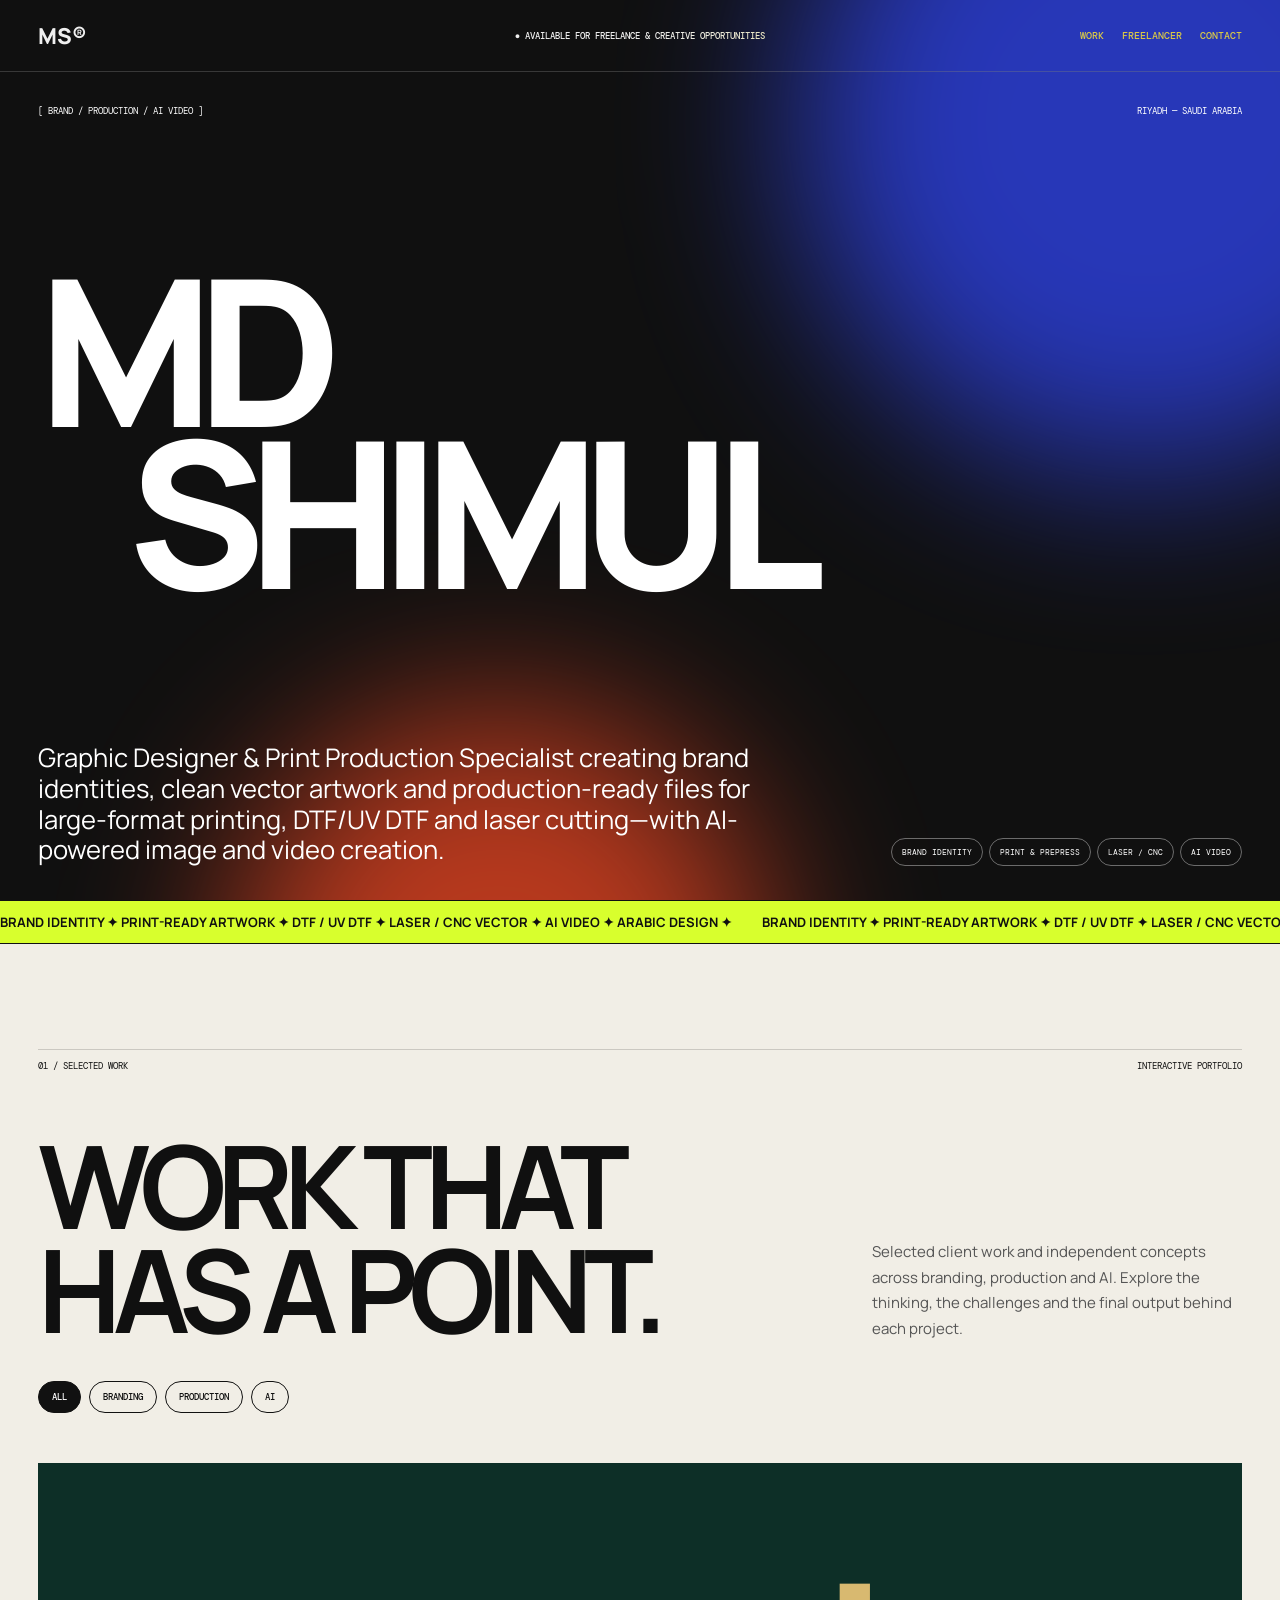
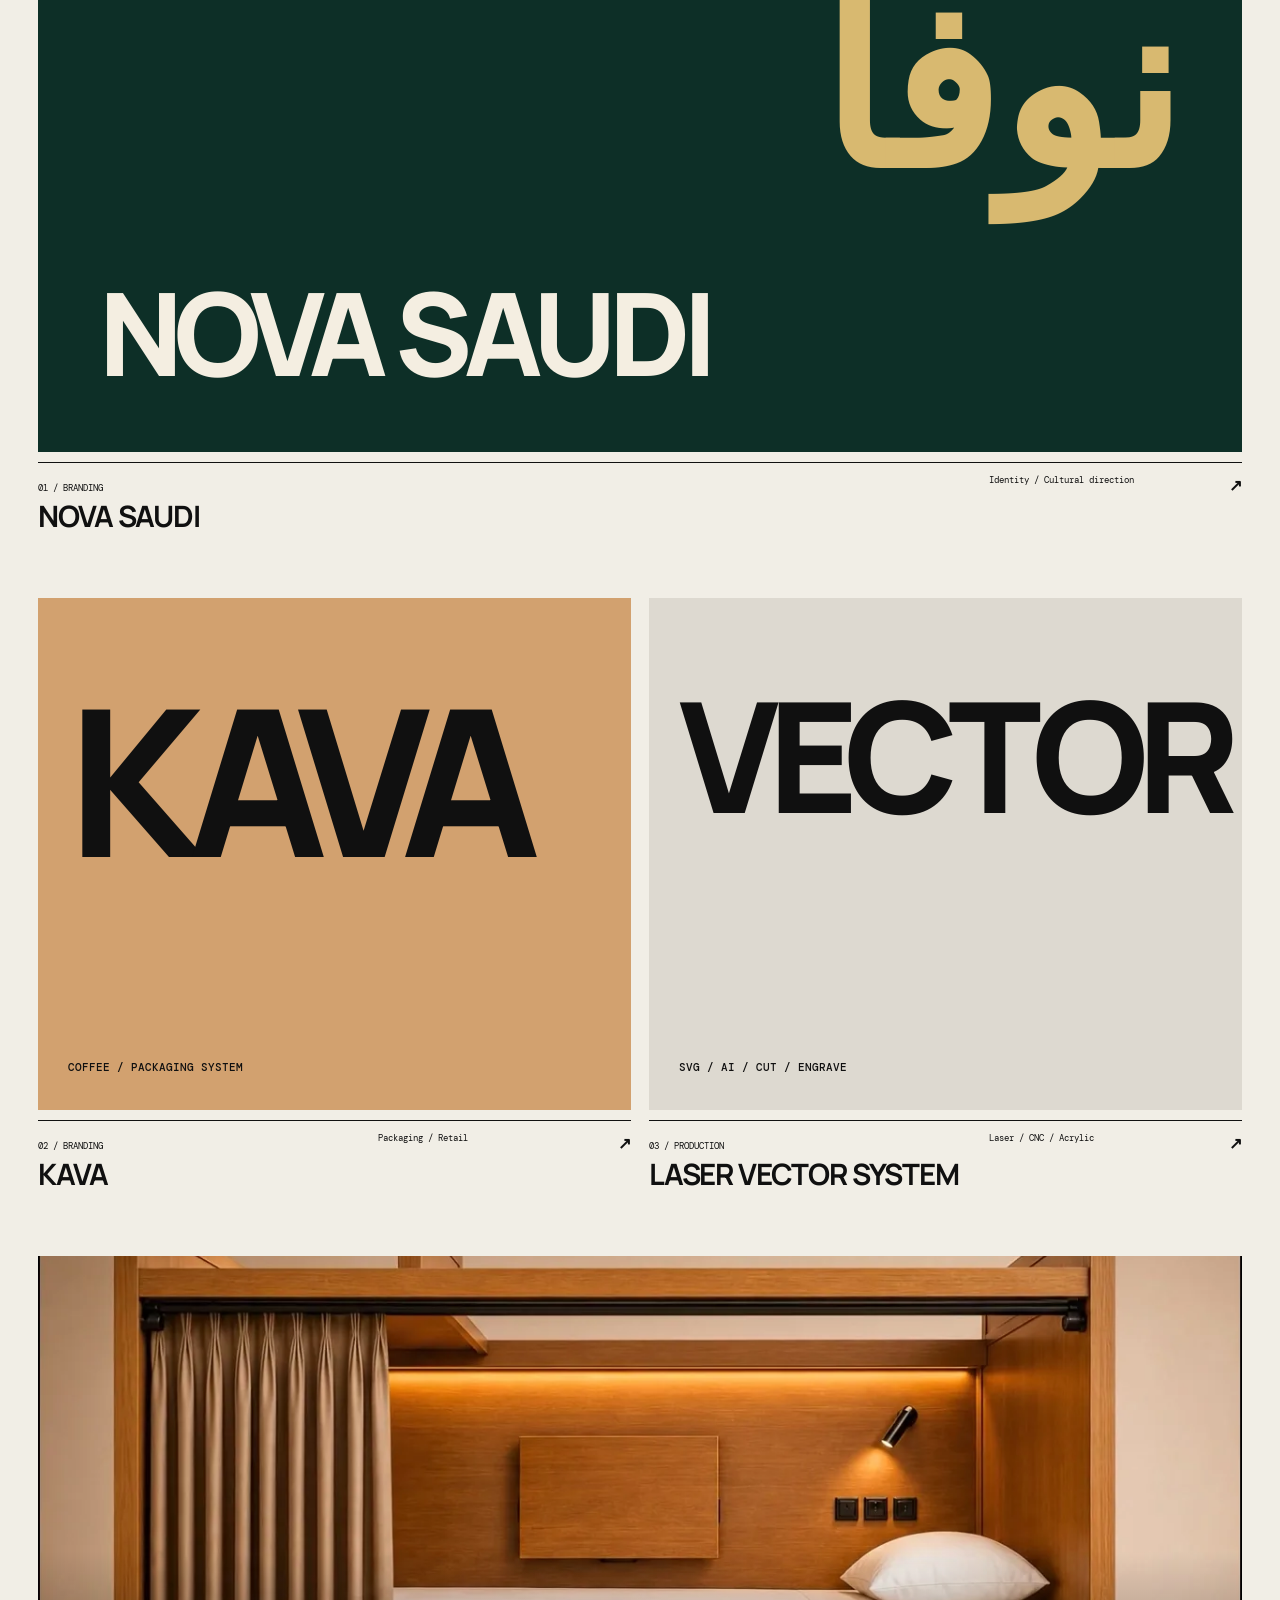
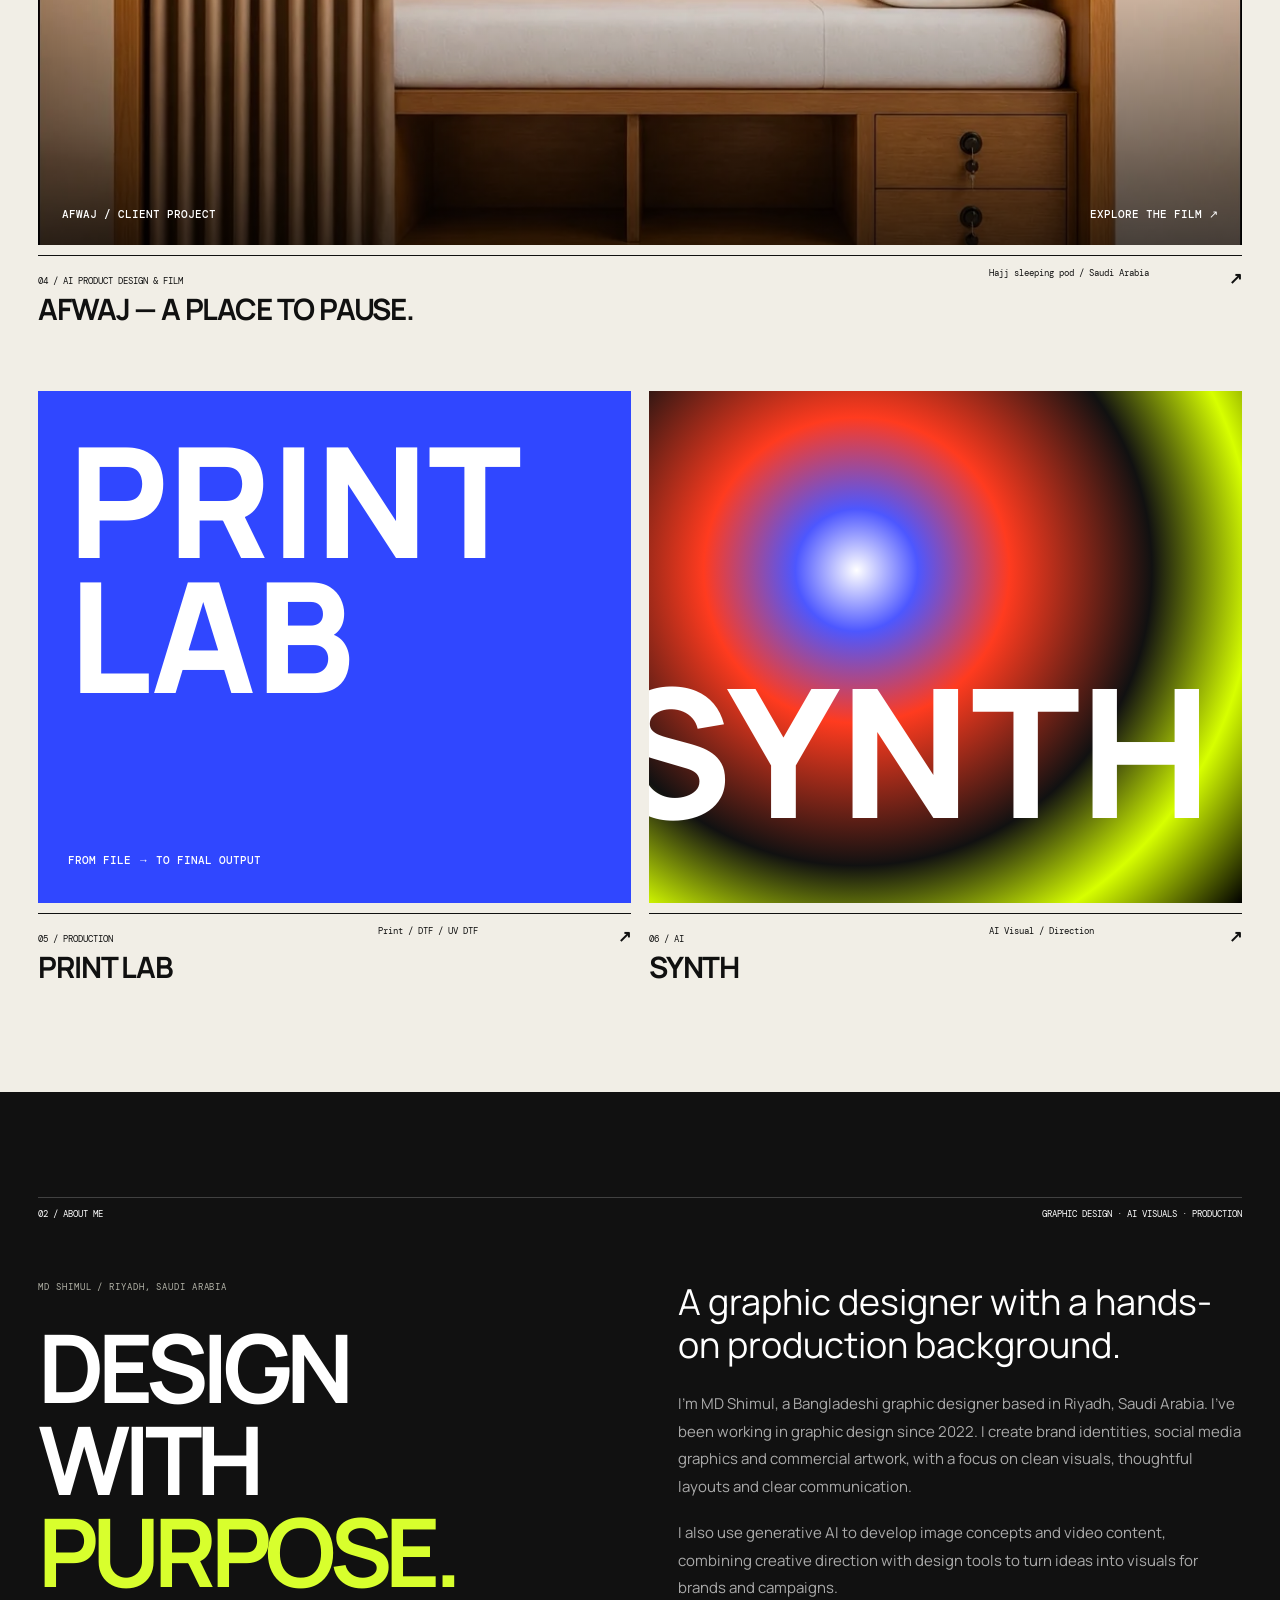
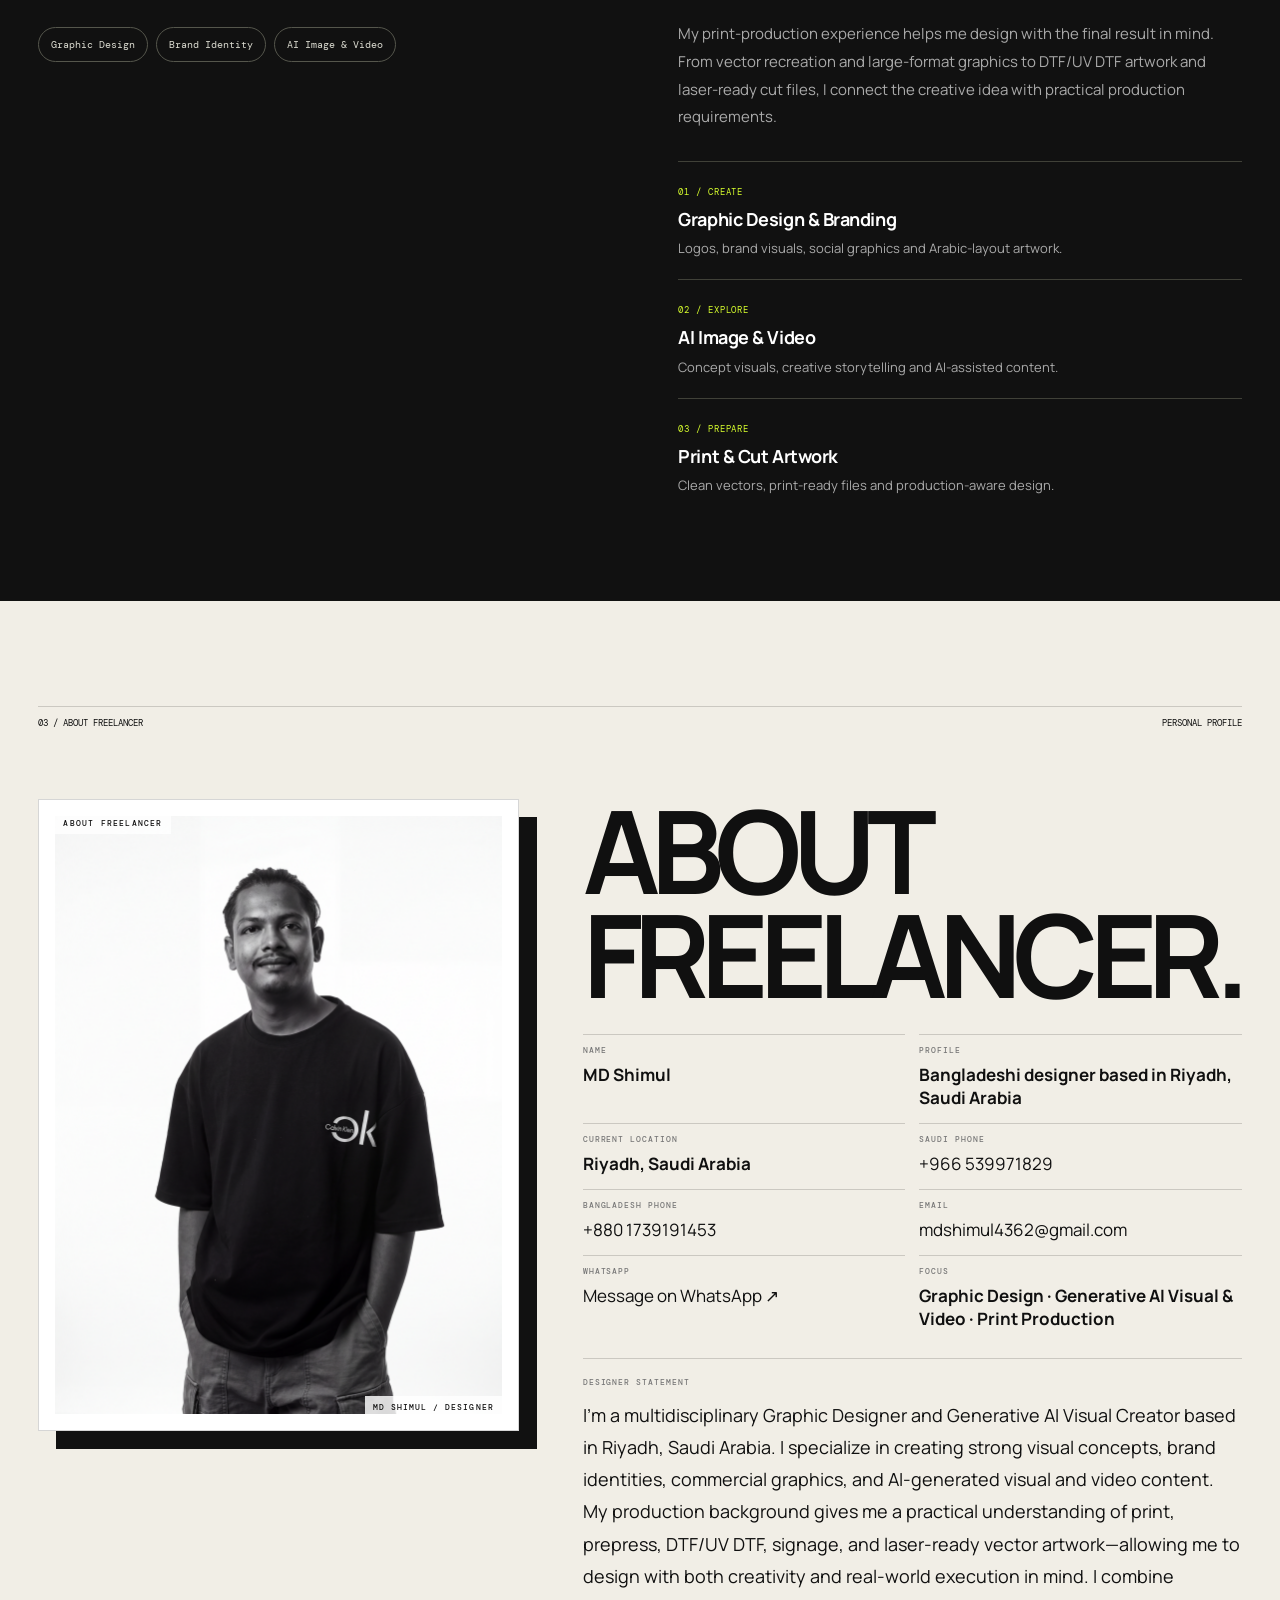
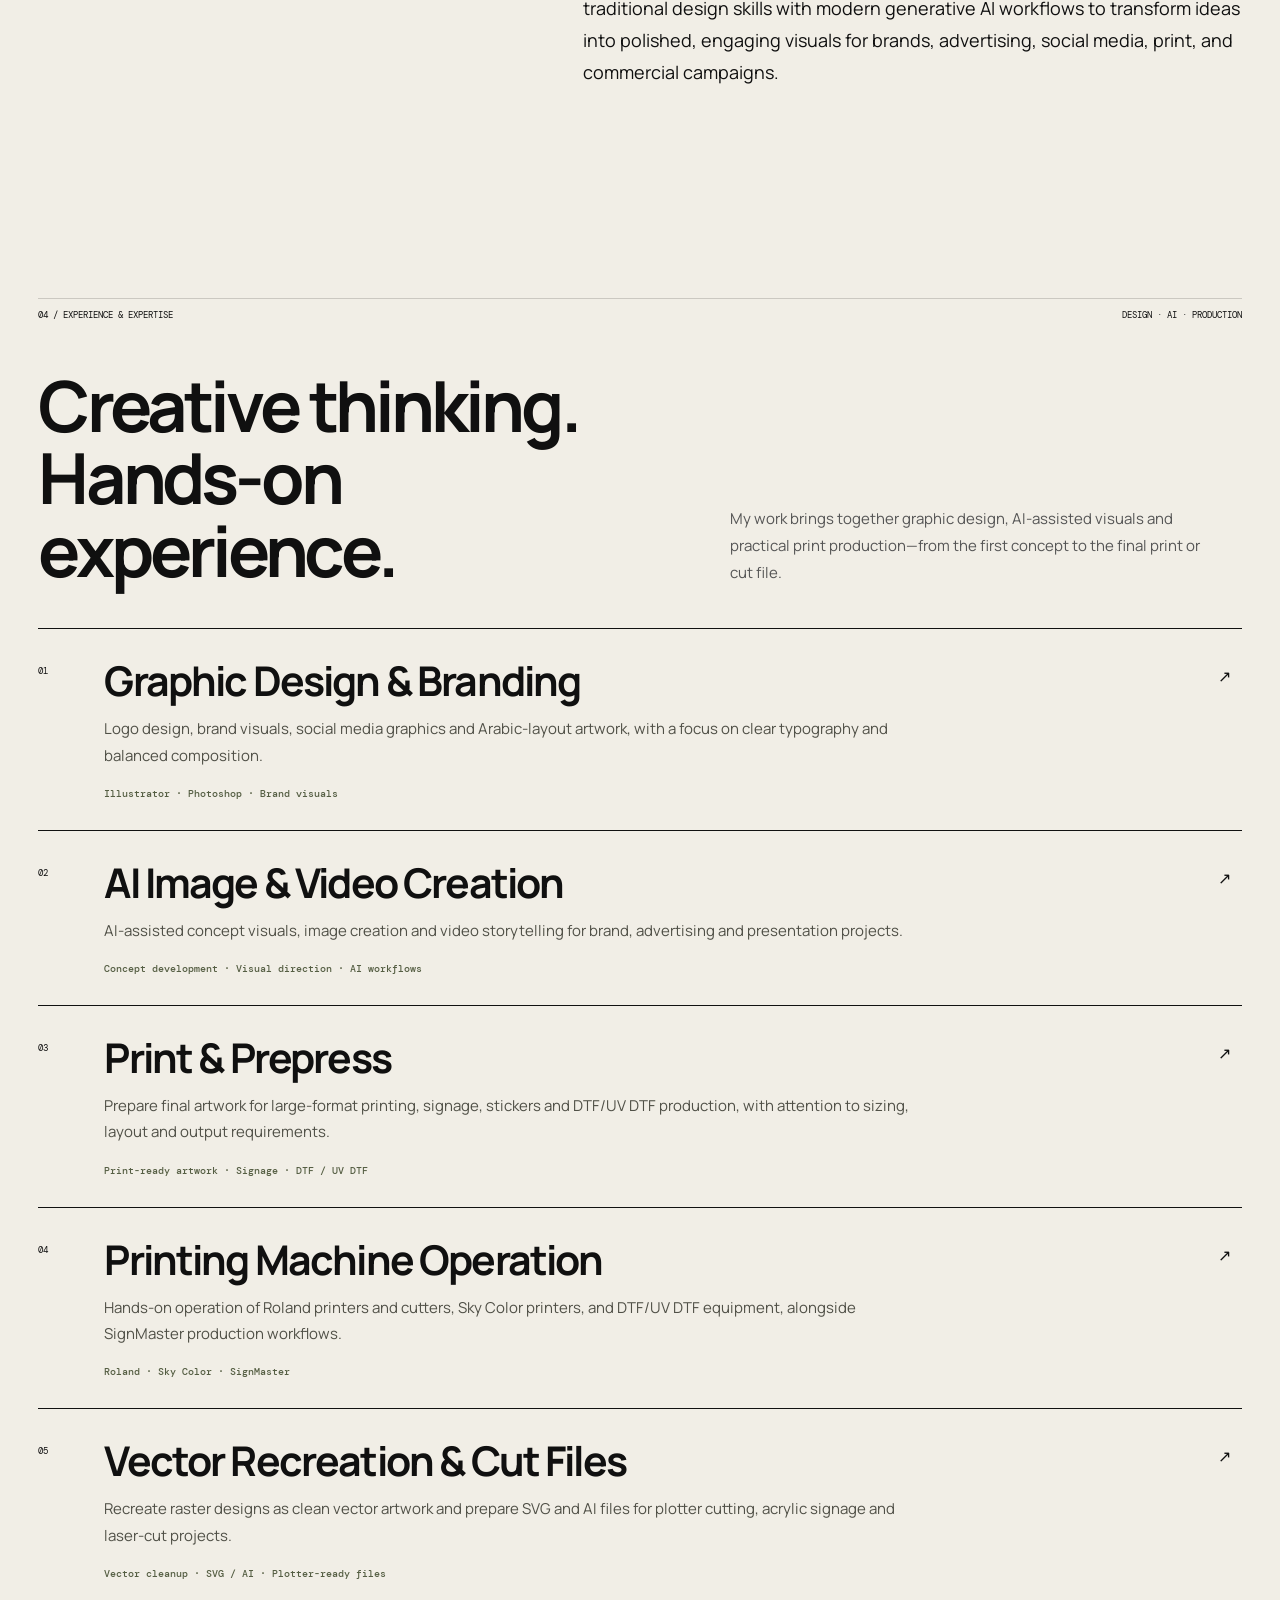
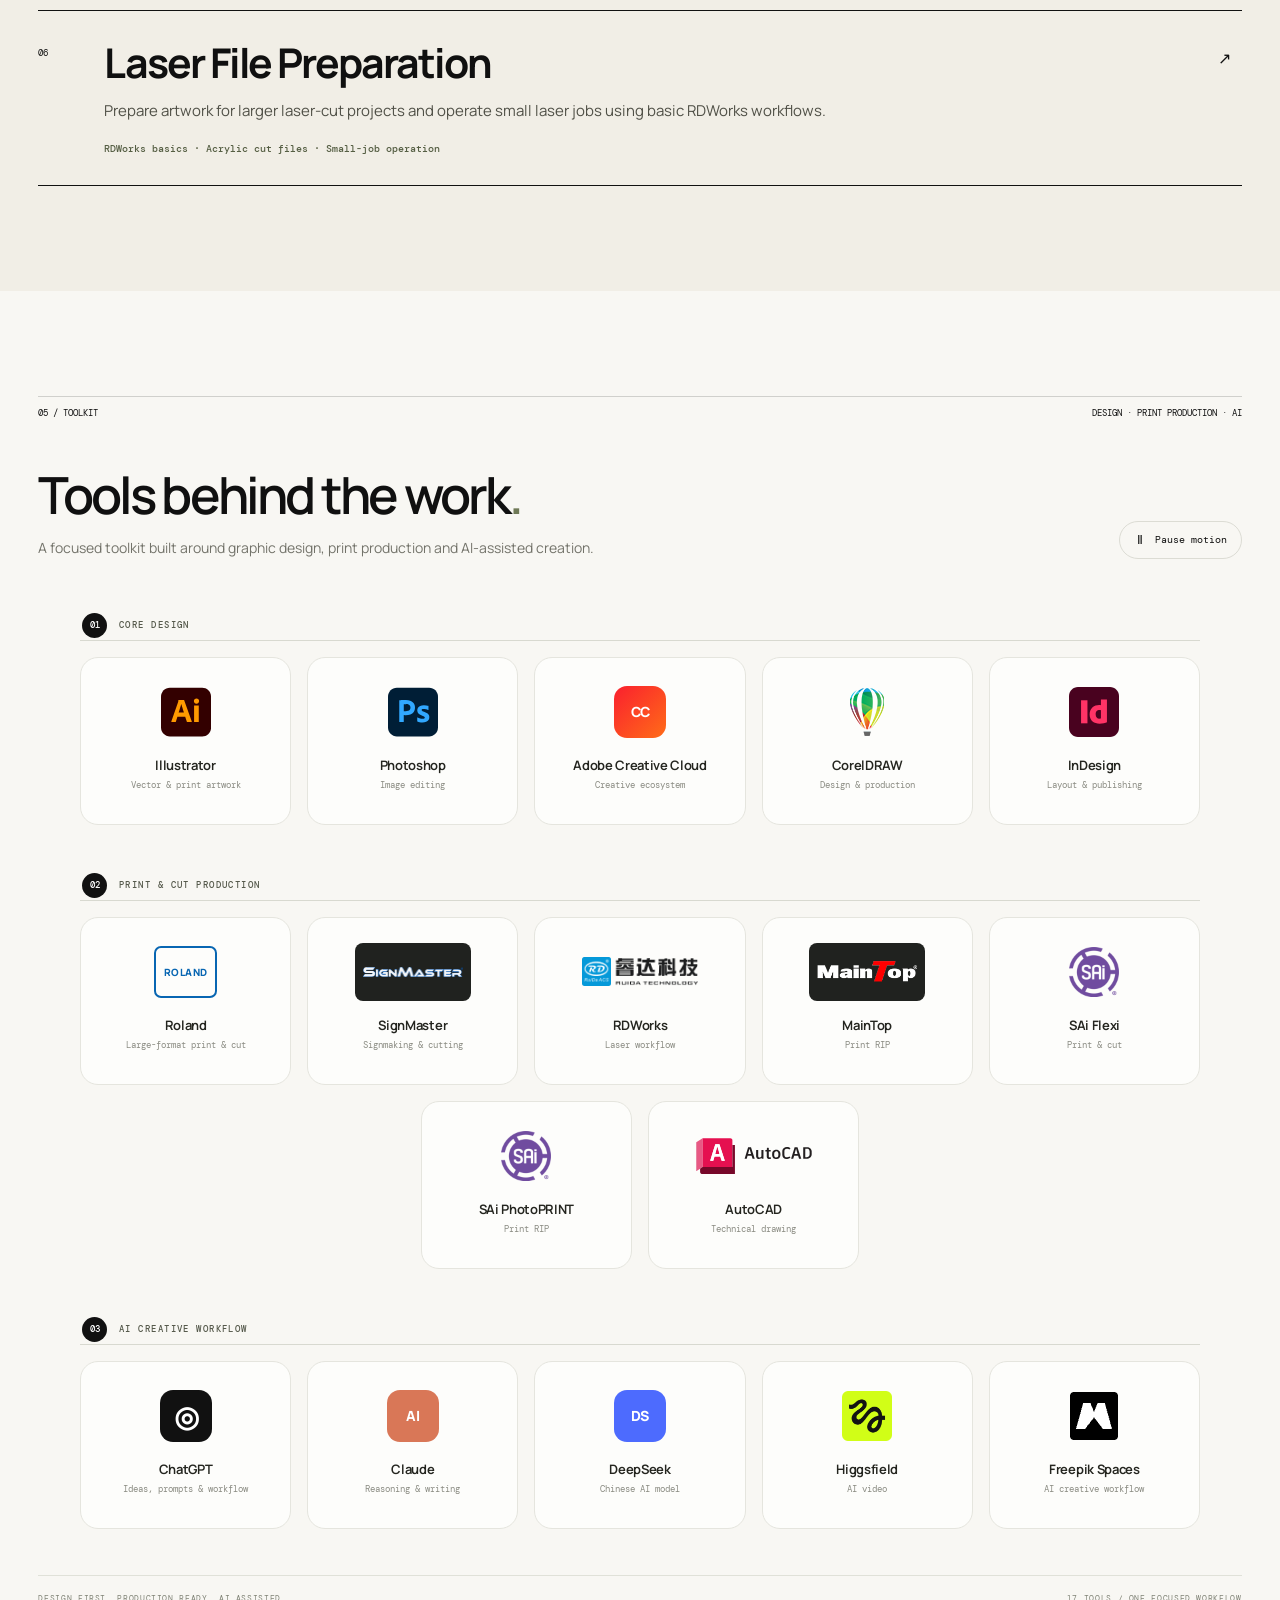
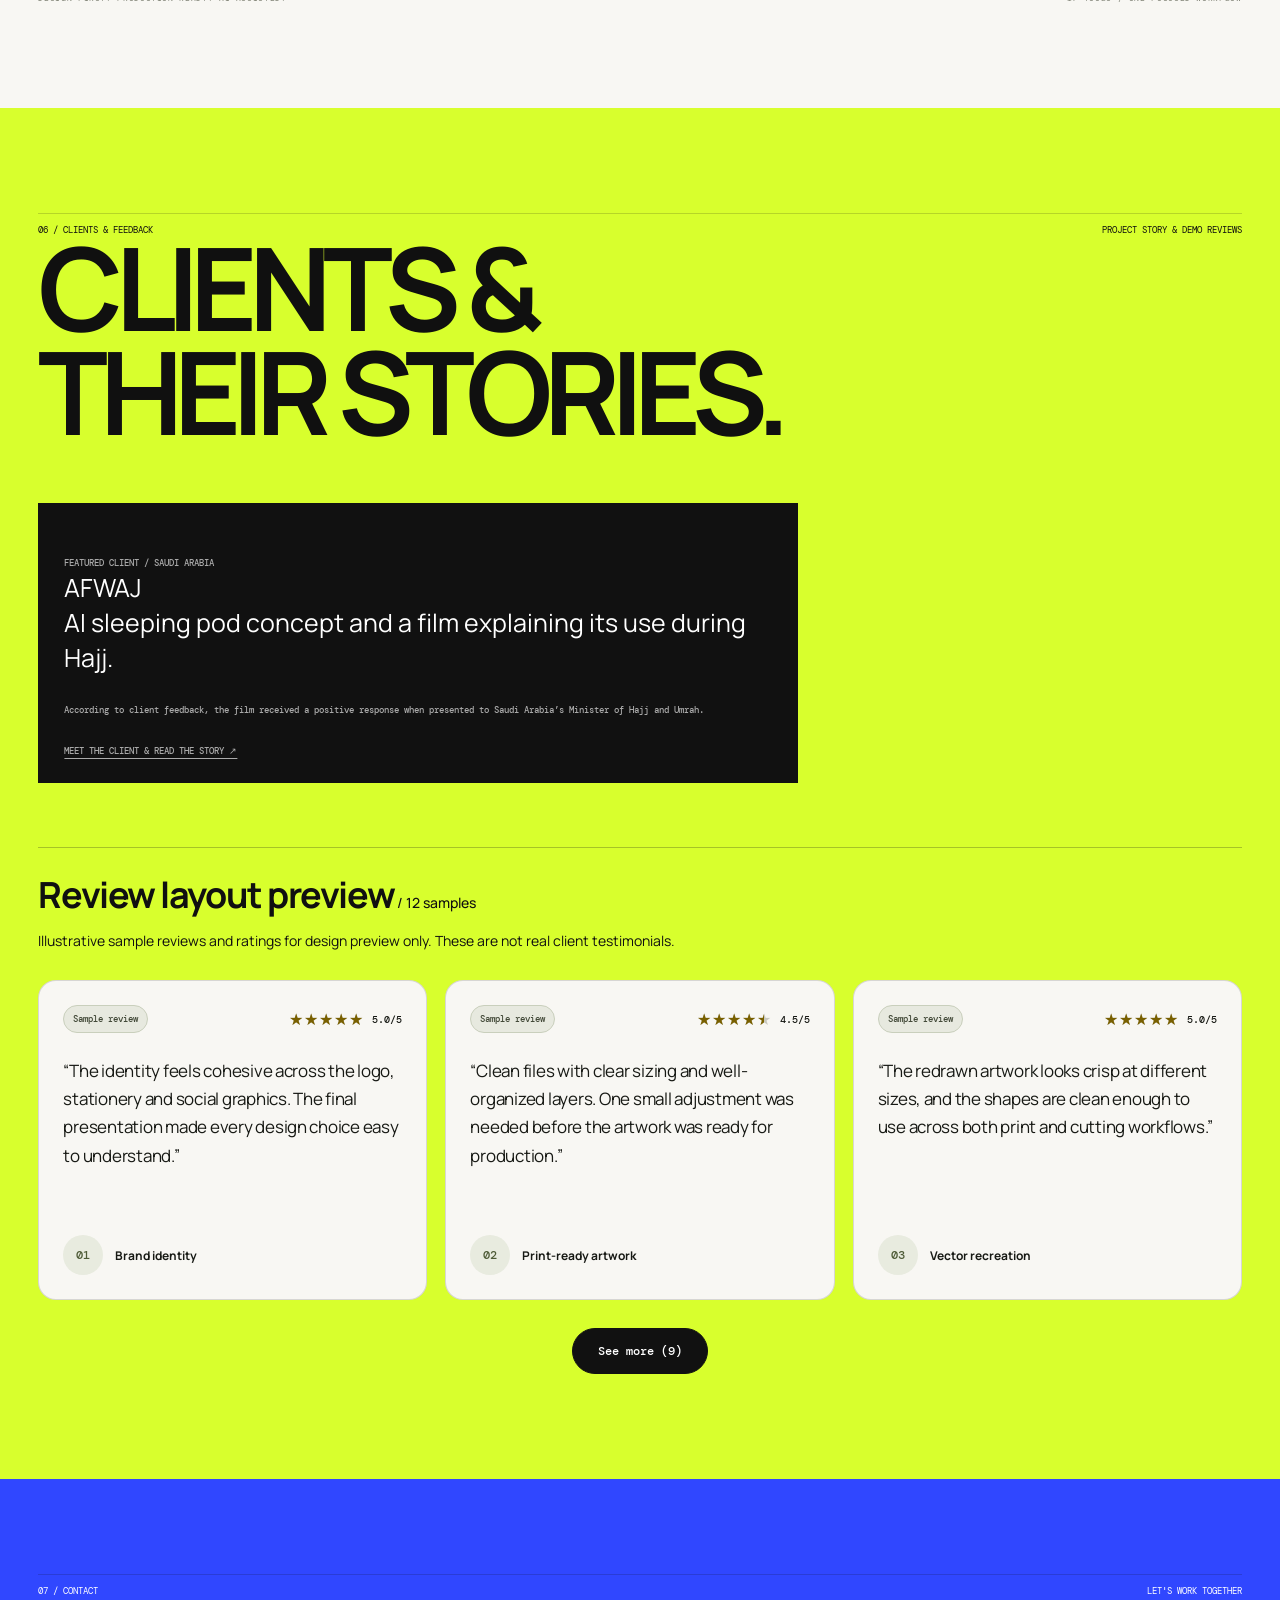
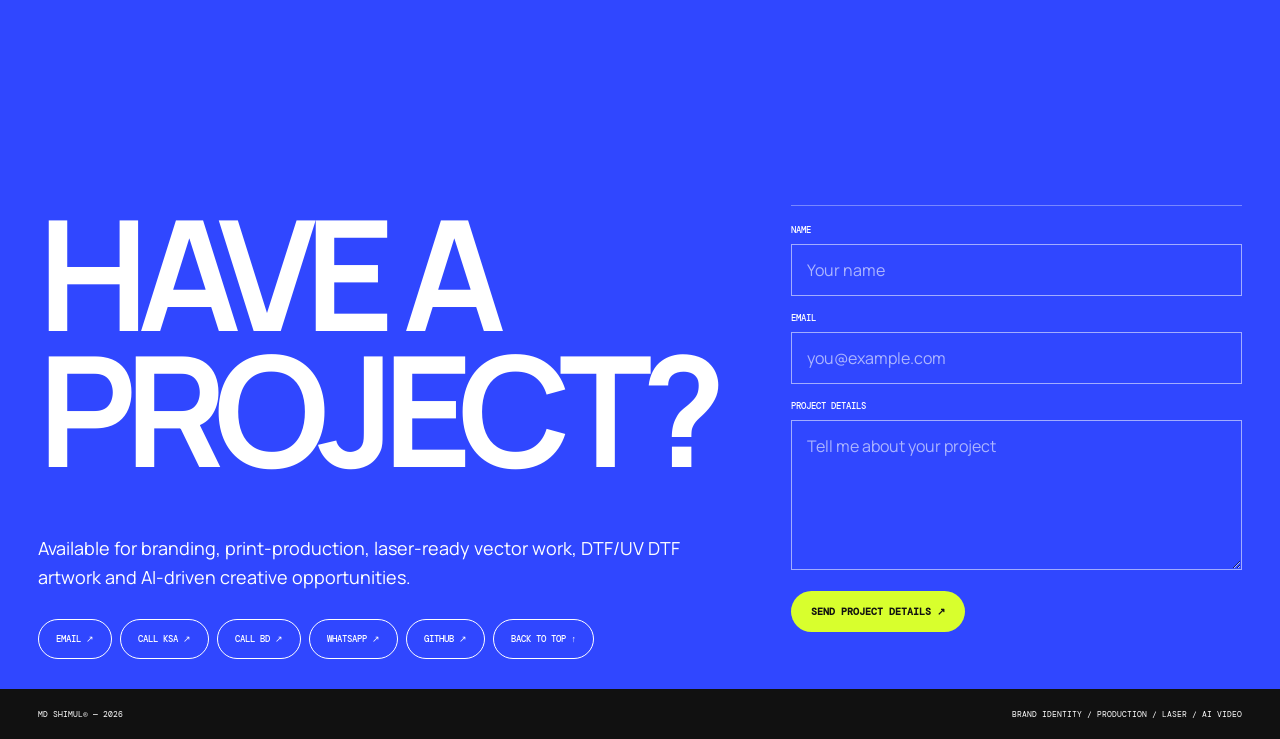
==== commit a285b2e1: "Add confirmed graphic design experience since 2022 to About" ====
--- a/index.html
+++ b/index.html
@@ -125,7 +125,7 @@
 <article class="project wide reveal afwaj-project" data-category="ai" id="afwaj"><a href="afwaj.html" aria-label="Explore AFWAJ: A place to pause — sleeping pod design and AI film"><div class="thumb afwaj-thumb"><img src="assets/afwaj/pod-poster.webp" width="1284" height="716" loading="lazy" decoding="async" alt="Warm wood sleeping pod with a bed, storage, reading light and privacy curtains, from the AFWAJ AI film"><span class="afwaj-label">AFWAJ / CLIENT PROJECT</span><span class="afwaj-watch">EXPLORE THE FILM ↗</span></div><div class="meta"><div><small>04 / AI PRODUCT DESIGN &amp; FILM</small><h3>AFWAJ — A PLACE TO PAUSE.</h3></div><p>Hajj sleeping pod / Saudi Arabia</p><b aria-hidden="true">↗</b></div></a></article>
 <article class="project reveal" tabindex="0" data-category="production" data-title="PRINT LAB" data-kicker="Print / DTF / UV DTF" data-summary="A production-focused system showing how clean artwork moves from design to prepress, DTF, UV DTF and final physical output." data-role="Prepress / Production" data-year="2026" data-class="p5"><div class="thumb p5"><span>FROM FILE → TO FINAL OUTPUT</span></div><div class="meta"><div><small>05 / PRODUCTION</small><h3>PRINT LAB</h3></div><p>Print / DTF / UV DTF</p><b>↗</b></div></article>
 <article class="project reveal" tabindex="0" data-category="ai" data-title="SYNTH" data-kicker="AI Visual / Art Direction" data-summary="An experimental AI visual direction exploring image generation, campaign concepting and refined commercial presentation." data-role="AI Visual / Direction" data-year="2026" data-class="p6"><div class="thumb p6"></div><div class="meta"><div><small>06 / AI</small><h3>SYNTH</h3></div><p>AI Visual / Direction</p><b>↗</b></div></article></div></section>
-<section class="about dark pad about-profile" id="about" aria-labelledby="about-title"><div class="barhead reveal"><span>02 / ABOUT ME</span><span>GRAPHIC DESIGN · AI VISUALS · PRODUCTION</span></div><div class="aboutGrid"><div><span class="about-eyebrow">MD SHIMUL / RIYADH, SAUDI ARABIA</span><h2 id="about-title">DESIGN<br>WITH<br><span>PURPOSE.</span></h2><div class="about-focus" aria-label="Creative focus"><span>Graphic Design</span><span>Brand Identity</span><span>AI Image &amp; Video</span></div></div><div class="about-story"><p class="lead">A graphic designer with a hands-on production background.</p><p>I’m MD Shimul, a Bangladeshi graphic designer based in Riyadh, Saudi Arabia. I create brand identities, social media graphics and commercial artwork, with a focus on clean visuals, thoughtful layouts and clear communication.</p><p>I also use generative AI to develop image concepts and video content, combining creative direction with design tools to turn ideas into visuals for brands and campaigns.</p><p>My print-production experience helps me design with the final result in mind. From vector recreation and large-format graphics to DTF/UV DTF artwork and laser-ready cut files, I connect the creative idea with practical production requirements.</p><div class="about-capabilities"><div><span>01 / CREATE</span><h3>Graphic Design &amp; Branding</h3><p>Logos, brand visuals, social graphics and Arabic-layout artwork.</p></div><div><span>02 / EXPLORE</span><h3>AI Image &amp; Video</h3><p>Concept visuals, creative storytelling and AI-assisted content.</p></div><div><span>03 / PREPARE</span><h3>Print &amp; Cut Artwork</h3><p>Clean vectors, print-ready files and production-aware design.</p></div></div></div></div></section>
+<section class="about dark pad about-profile" id="about" aria-labelledby="about-title"><div class="barhead reveal"><span>02 / ABOUT ME</span><span>GRAPHIC DESIGN · AI VISUALS · PRODUCTION</span></div><div class="aboutGrid"><div><span class="about-eyebrow">MD SHIMUL / RIYADH, SAUDI ARABIA</span><h2 id="about-title">DESIGN<br>WITH<br><span>PURPOSE.</span></h2><div class="about-focus" aria-label="Creative focus"><span>Graphic Design</span><span>Brand Identity</span><span>AI Image &amp; Video</span></div></div><div class="about-story"><p class="lead">A graphic designer with a hands-on production background.</p><p>I’m MD Shimul, a Bangladeshi graphic designer based in Riyadh, Saudi Arabia. I’ve been working in graphic design since 2022. I create brand identities, social media graphics and commercial artwork, with a focus on clean visuals, thoughtful layouts and clear communication.</p><p>I also use generative AI to develop image concepts and video content, combining creative direction with design tools to turn ideas into visuals for brands and campaigns.</p><p>My print-production experience helps me design with the final result in mind. From vector recreation and large-format graphics to DTF/UV DTF artwork and laser-ready cut files, I connect the creative idea with practical production requirements.</p><div class="about-capabilities"><div><span>01 / CREATE</span><h3>Graphic Design &amp; Branding</h3><p>Logos, brand visuals, social graphics and Arabic-layout artwork.</p></div><div><span>02 / EXPLORE</span><h3>AI Image &amp; Video</h3><p>Concept visuals, creative storytelling and AI-assisted content.</p></div><div><span>03 / PREPARE</span><h3>Print &amp; Cut Artwork</h3><p>Clean vectors, print-ready files and production-aware design.</p></div></div></div></div></section>
 <section class="freelancer pad" id="freelancer"><div class="barhead reveal"><span>03 / ABOUT FREELANCER</span><span>PERSONAL PROFILE</span></div><div class="freelancerWrap"><div class="editorial reveal"><img src="portrait.png" width="3584" height="4800" loading="lazy" decoding="async" alt="Portrait of MD Shimul, Bangladeshi designer based in Riyadh"></div><div class="reveal"><h2>ABOUT<br>FREELANCER.</h2><div class="info"><div class="item"><span>Name</span><strong>MD Shimul</strong></div><div class="item"><span>Profile</span><strong>Bangladeshi designer based in Riyadh, Saudi Arabia</strong></div><div class="item"><span>Current Location</span><strong>Riyadh, Saudi Arabia</strong></div><div class="item"><span>Saudi Phone</span><a href="tel:+966539971829">+966 539971829</a></div><div class="item"><span>Bangladesh Phone</span><a href="tel:+8801739191453">+880 1739191453</a></div><div class="item"><span>Email</span><a href="mailto:mdshimul4362@gmail.com">mdshimul4362@gmail.com</a></div><div class="item"><span>WhatsApp</span><a href="https://wa.me/8801739191453" target="_blank" rel="noopener">Message on WhatsApp ↗</a></div><div class="item"><span>Focus</span><strong>Graphic Design · Generative AI Visual & Video · Print Production</strong></div></div><div class="statement"><span>Designer Statement</span><p>I’m a multidisciplinary Graphic Designer and Generative AI Visual Creator based in Riyadh, Saudi Arabia. I specialize in creating strong visual concepts, brand identities, commercial graphics, and AI-generated visual and video content. My production background gives me a practical understanding of print, prepress, DTF/UV DTF, signage, and laser-ready vector artwork—allowing me to design with both creativity and real-world execution in mind. I combine traditional design skills with modern generative AI workflows to transform ideas into polished, engaging visuals for brands, advertising, social media, print, and commercial campaigns.</p></div></div></div></section>
 <section class="pad experience-section" id="expertise" aria-labelledby="expertise-title"><div class="barhead reveal"><span>04 / EXPERIENCE &amp; EXPERTISE</span><span>DESIGN · AI · PRODUCTION</span></div><div class="experience-intro"><h2 id="expertise-title">Creative thinking.<br>Hands-on experience.</h2><p>My work brings together graphic design, AI-assisted visuals and practical print production—from the first concept to the final print or cut file.</p></div><div class="skills"><article class="skill"><small class="experience-index">01</small><div class="experience-detail"><h3>Graphic Design &amp; Branding</h3><p>Logo design, brand visuals, social media graphics and Arabic-layout artwork, with a focus on clear typography and balanced composition.</p><div class="experience-tags">Illustrator · Photoshop · Brand visuals</div></div><span class="experience-arrow" aria-hidden="true">↗</span></article><article class="skill"><small class="experience-index">02</small><div class="experience-detail"><h3>AI Image &amp; Video Creation</h3><p>AI-assisted concept visuals, image creation and video storytelling for brand, advertising and presentation projects.</p><div class="experience-tags">Concept development · Visual direction · AI workflows</div></div><span class="experience-arrow" aria-hidden="true">↗</span></article><article class="skill"><small class="experience-index">03</small><div class="experience-detail"><h3>Print &amp; Prepress</h3><p>Prepare final artwork for large-format printing, signage, stickers and DTF/UV DTF production, with attention to sizing, layout and output requirements.</p><div class="experience-tags">Print-ready artwork · Signage · DTF / UV DTF</div></div><span class="experience-arrow" aria-hidden="true">↗</span></article><article class="skill"><small class="experience-index">04</small><div class="experience-detail"><h3>Printing Machine Operation</h3><p>Hands-on operation of Roland printers and cutters, Sky Color printers, and DTF/UV DTF equipment, alongside SignMaster production workflows.</p><div class="experience-tags">Roland · Sky Color · SignMaster</div></div><span class="experience-arrow" aria-hidden="true">↗</span></article><article class="skill"><small class="experience-index">05</small><div class="experience-detail"><h3>Vector Recreation &amp; Cut Files</h3><p>Recreate raster designs as clean vector artwork and prepare SVG and AI files for plotter cutting, acrylic signage and laser-cut projects.</p><div class="experience-tags">Vector cleanup · SVG / AI · Plotter-ready files</div></div><span class="experience-arrow" aria-hidden="true">↗</span></article><article class="skill"><small class="experience-index">06</small><div class="experience-detail"><h3>Laser File Preparation</h3><p>Prepare artwork for larger laser-cut projects and operate small laser jobs using basic RDWorks workflows.</p><div class="experience-tags">RDWorks basics · Acrylic cut files · Small-job operation</div></div><span class="experience-arrow" aria-hidden="true">↗</span></article></div></section>
 <section class="tools pad" id="toolkit" aria-labelledby="toolkit-title"><div class="barhead"><span>05 / TOOLKIT</span><span>DESIGN · PRINT PRODUCTION · AI</span></div><div class="toolkit-heading"><div><h2 id="toolkit-title">Tools behind the work<span>.</span></h2><p>A focused toolkit built around graphic design, print production and AI-assisted creation.</p></div><button class="toolkit-toggle" type="button" aria-pressed="false" aria-label="Pause toolkit animation"><span class="toolkit-toggle-icon" aria-hidden="true">Ⅱ</span><span class="toolkit-toggle-label">Pause motion</span></button></div><ul class="toolkit-grid" aria-label="Creative software toolkit">
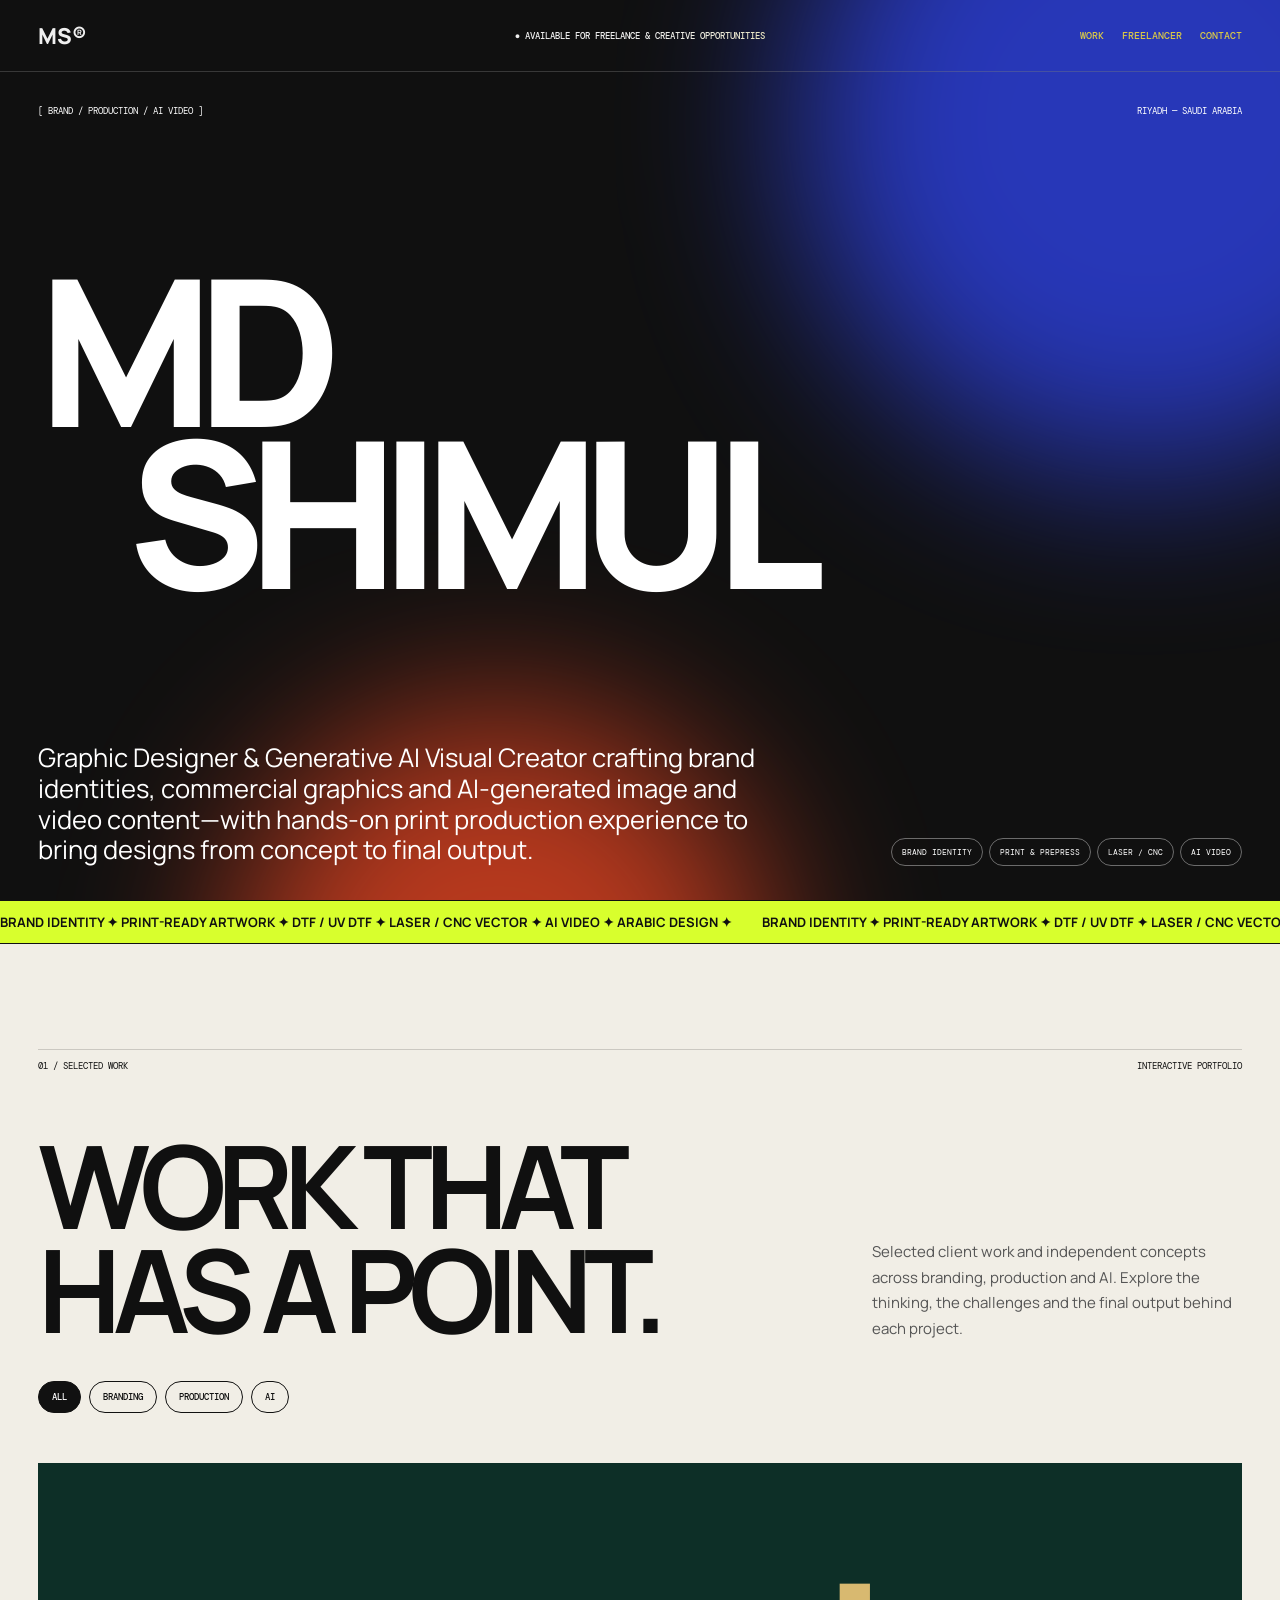
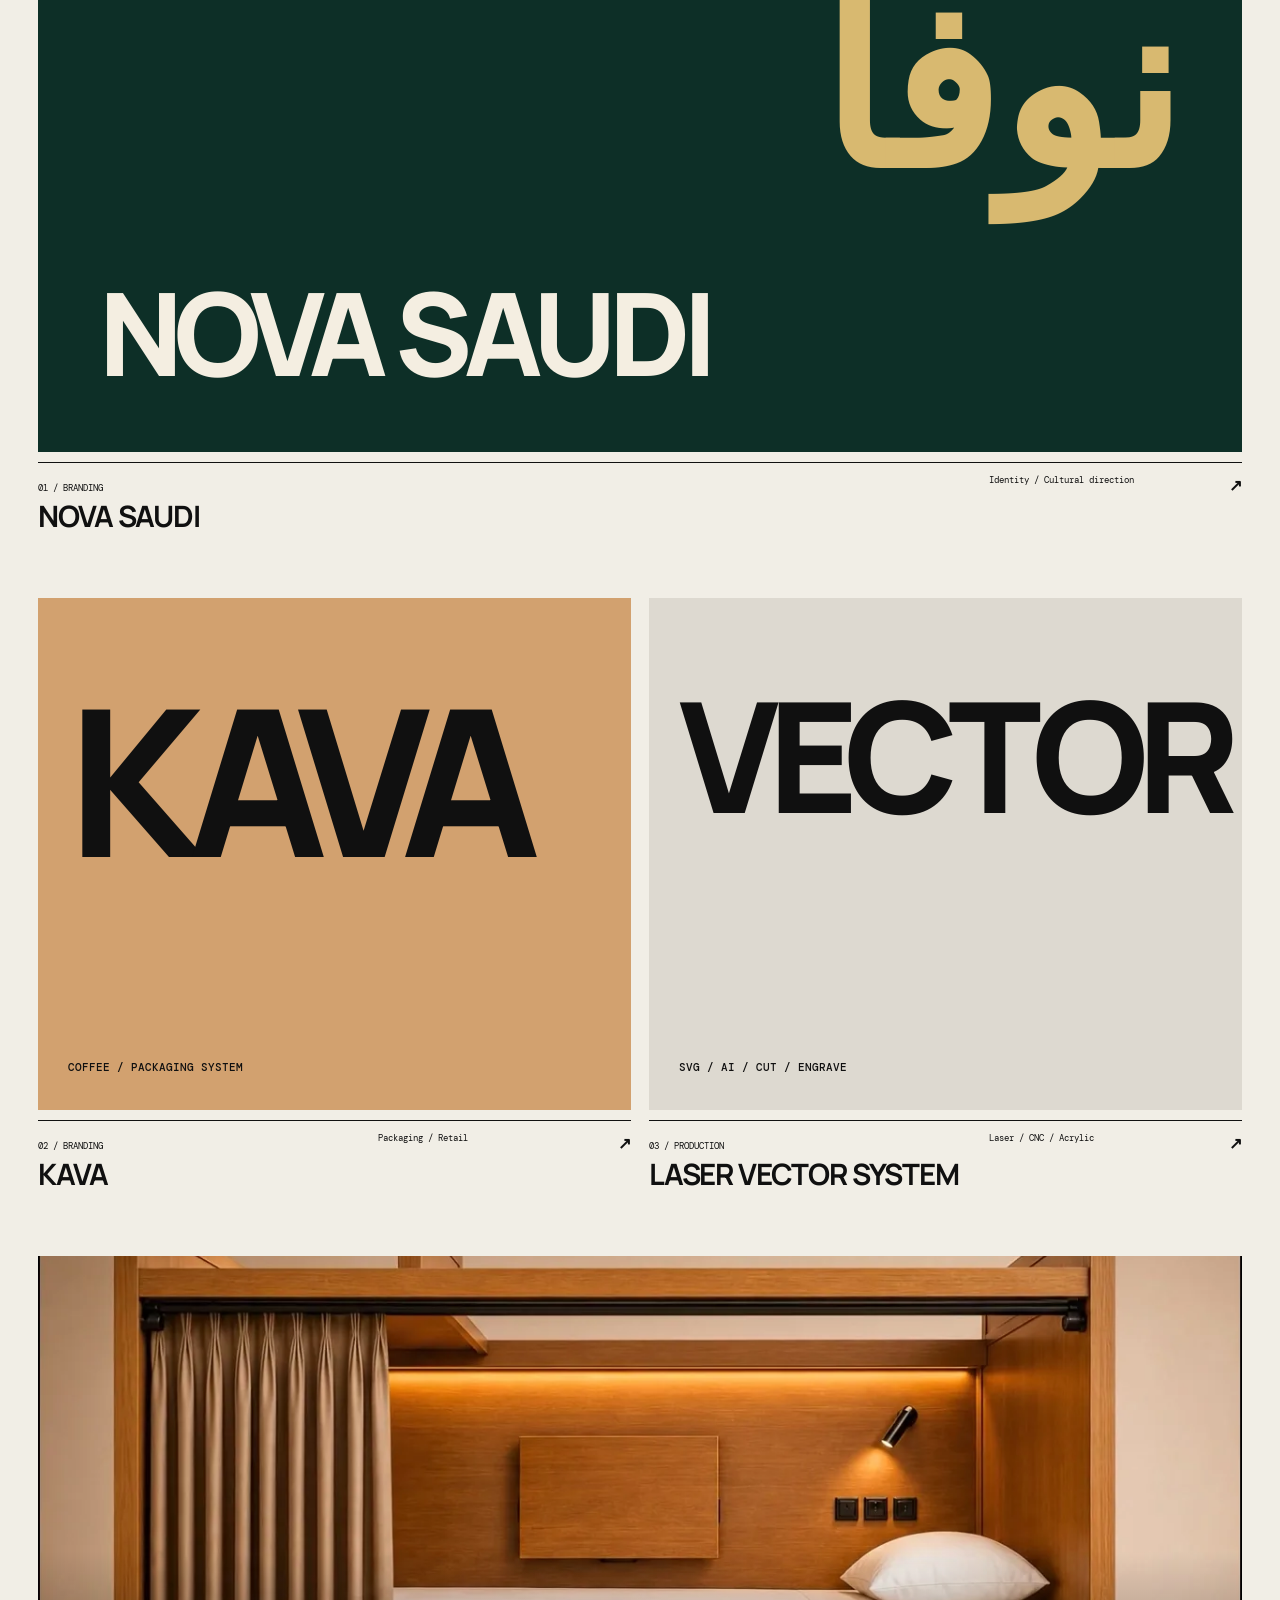
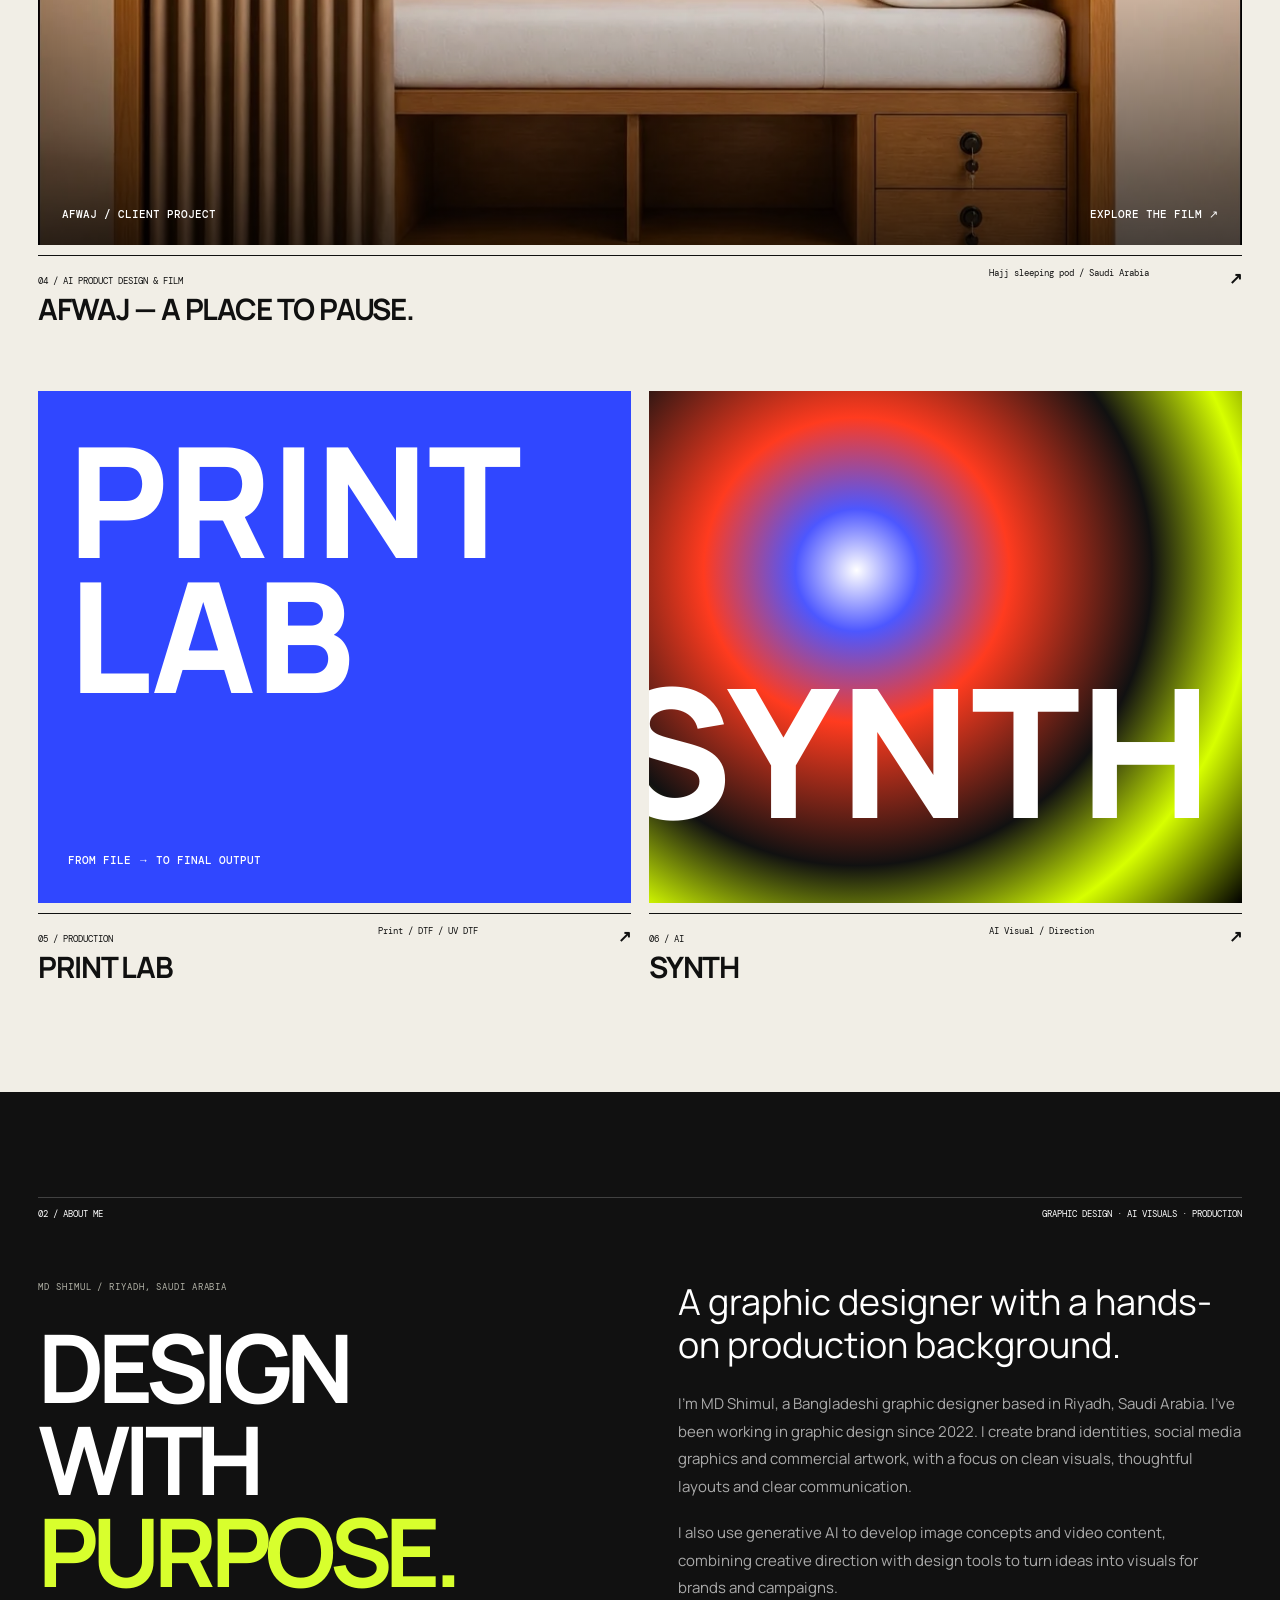
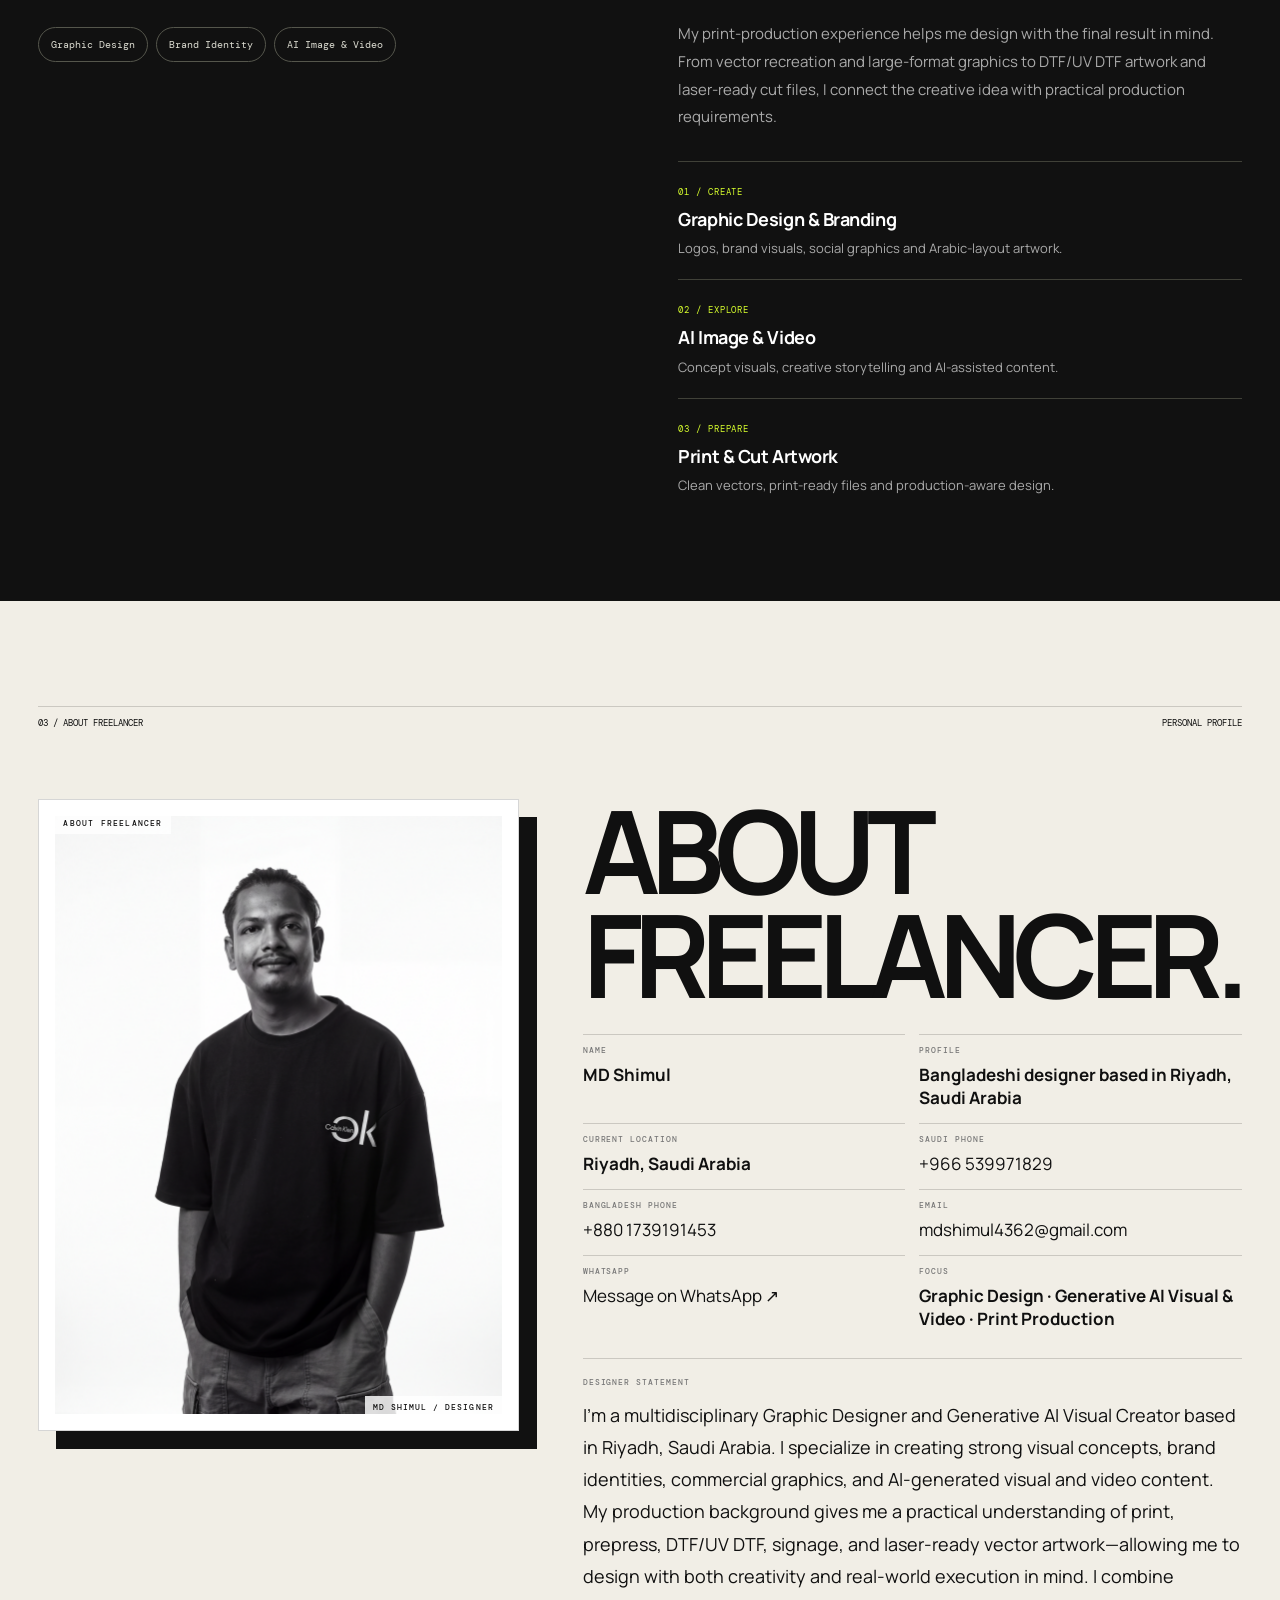
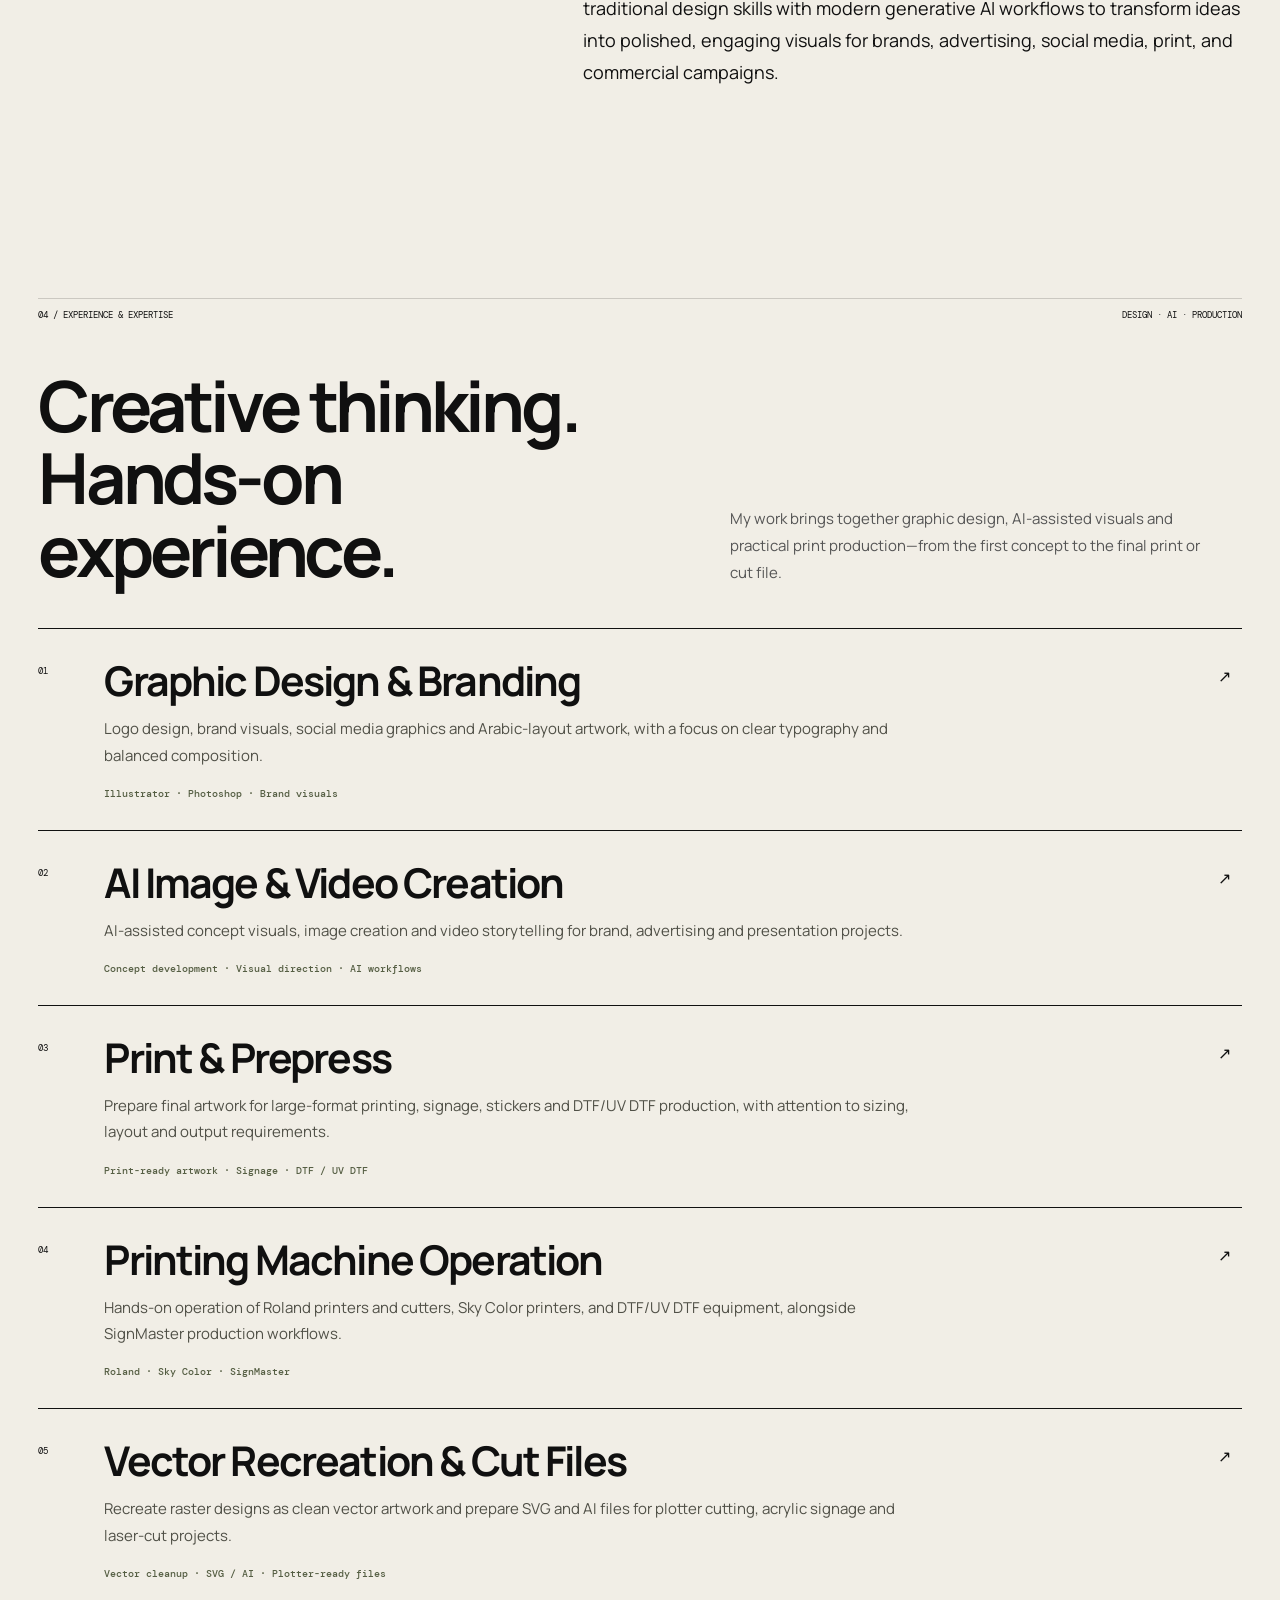
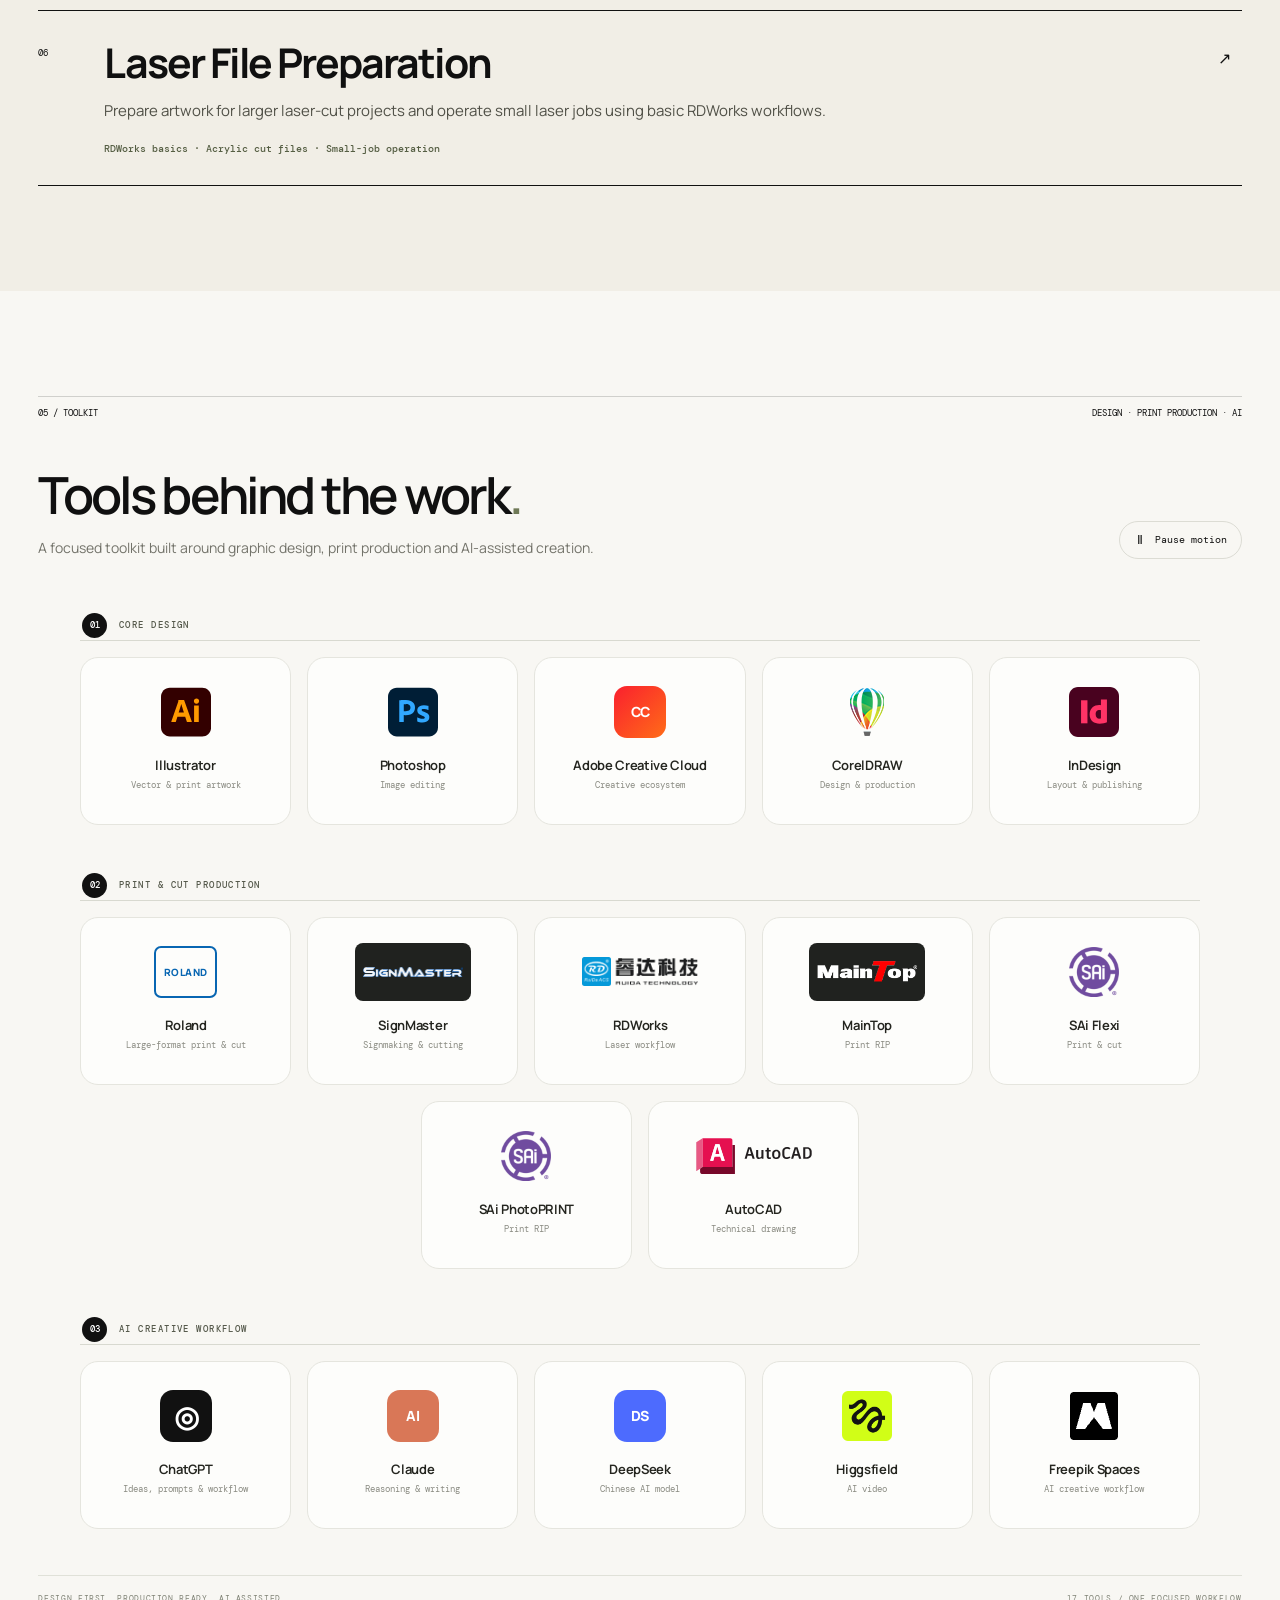
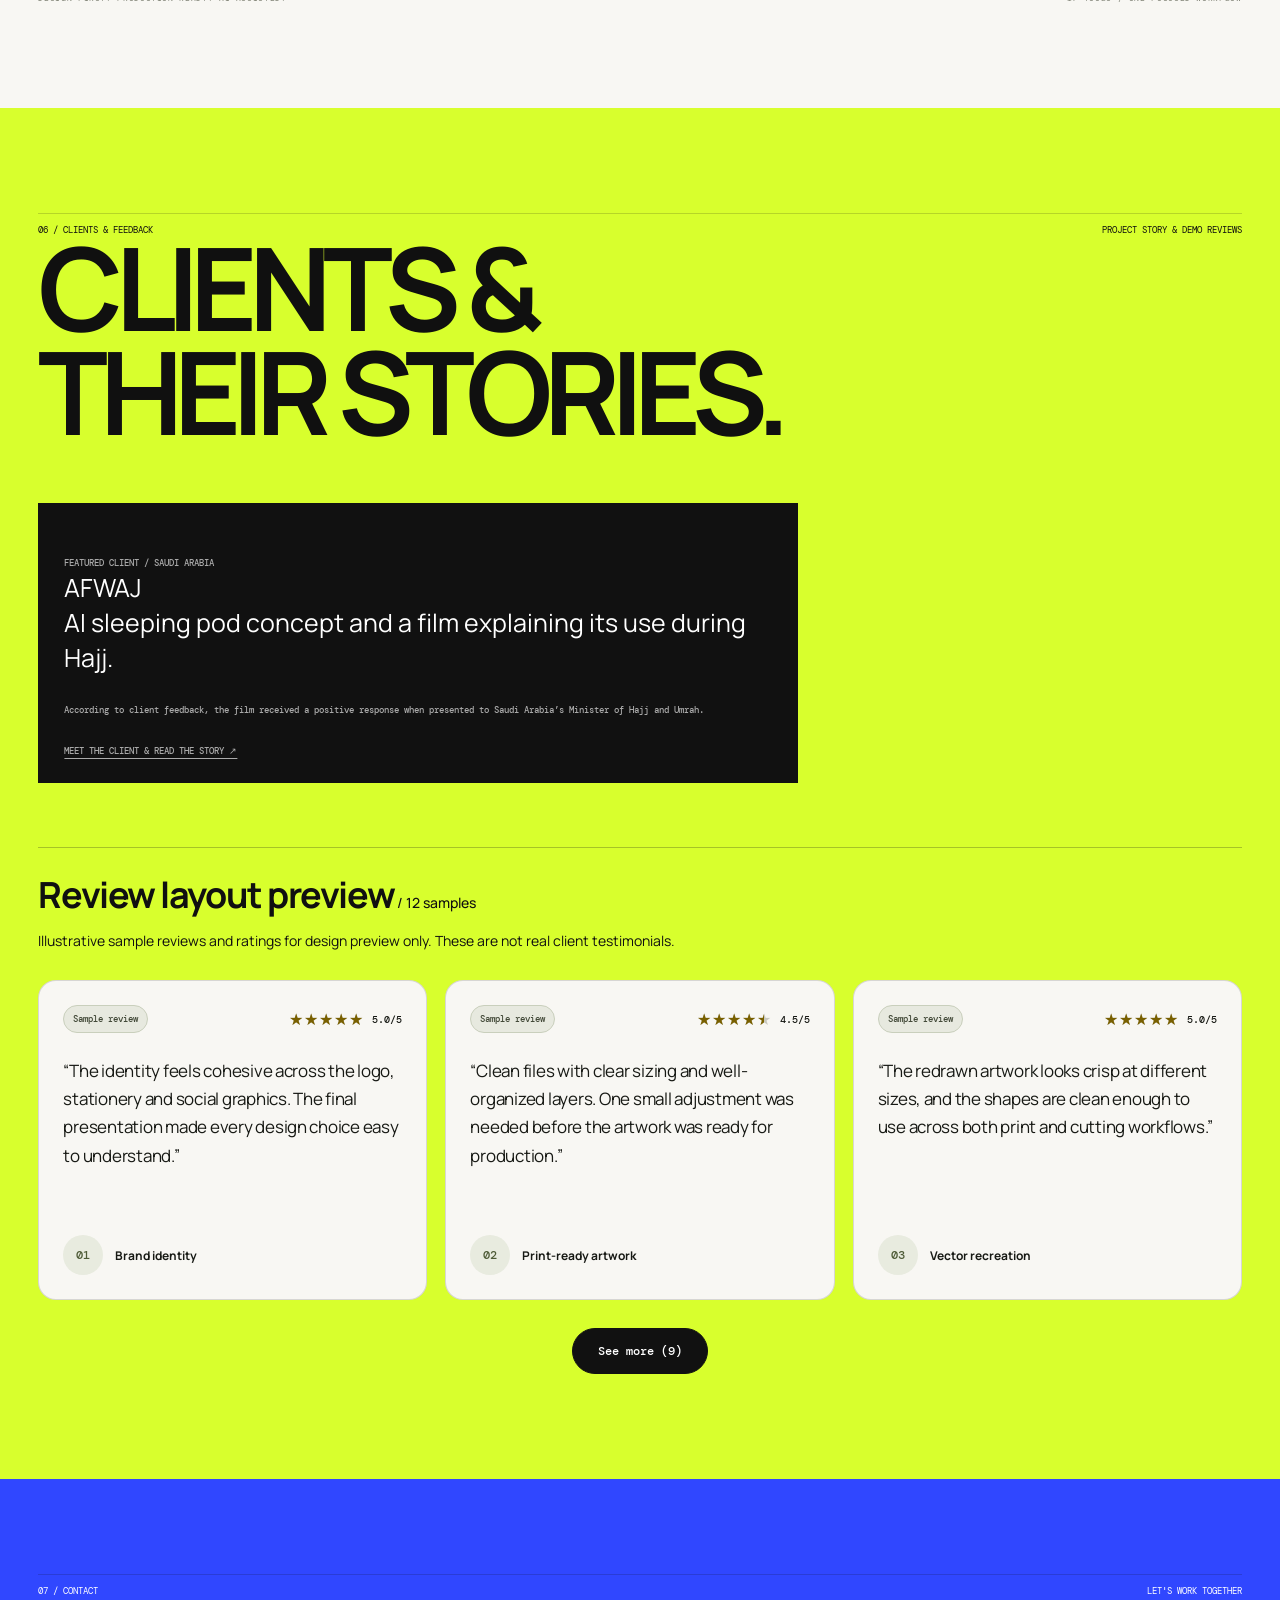
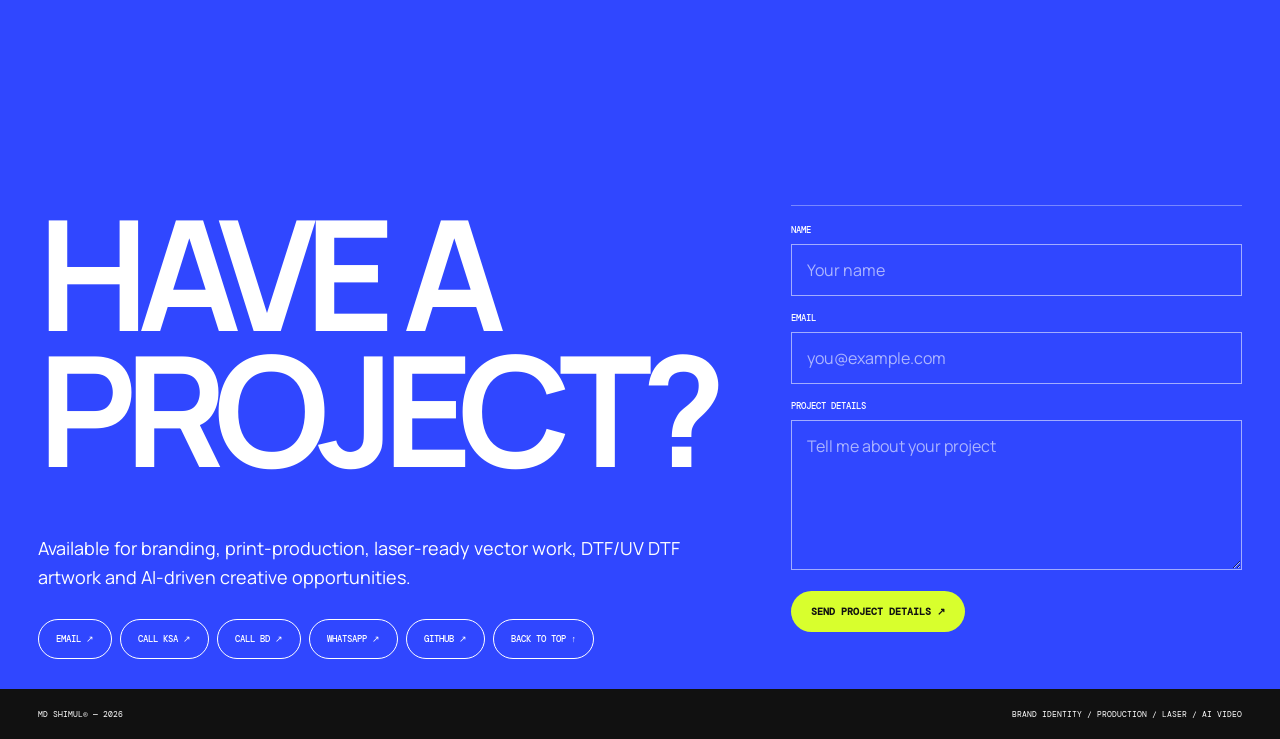
==== commit 814f0df0: "Align hero introduction with graphic design, generative AI and print production focus" ====
--- a/index.html
+++ b/index.html
@@ -116,7 +116,7 @@
 </head>
 <body>
 <div class="progress"><i></i></div><header><a class="logo" href="#home">MS®</a><div class="status">● AVAILABLE FOR FREELANCE & CREATIVE OPPORTUNITIES</div><nav class="menu"><a href="#work">WORK</a><a href="#freelancer">FREELANCER</a><a href="#contact">CONTACT</a></nav></header>
-<main><section class="hero" id="home"><div class="orb oa"></div><div class="orb ob"></div><div class="heroTop"><span>[ BRAND / PRODUCTION / AI VIDEO ]</span><span>RIYADH — SAUDI ARABIA</span></div><div class="heroType"><h1>MD</h1><h1>SHIMUL</h1></div><div class="heroBottom"><p>Graphic Designer &amp; Print Production Specialist creating brand identities, clean vector artwork and production-ready files for large-format printing, DTF/UV DTF and laser cutting—with AI-powered image and video creation.</p><div class="chips"><span>BRAND IDENTITY</span><span>PRINT & PREPRESS</span><span>LASER / CNC</span><span>AI VIDEO</span></div></div></section>
+<main><section class="hero" id="home"><div class="orb oa"></div><div class="orb ob"></div><div class="heroTop"><span>[ BRAND / PRODUCTION / AI VIDEO ]</span><span>RIYADH — SAUDI ARABIA</span></div><div class="heroType"><h1>MD</h1><h1>SHIMUL</h1></div><div class="heroBottom"><p>Graphic Designer &amp; Generative AI Visual Creator crafting brand identities, commercial graphics and AI-generated image and video content—with hands-on print production experience to bring designs from concept to final output.</p><div class="chips"><span>BRAND IDENTITY</span><span>PRINT & PREPRESS</span><span>LASER / CNC</span><span>AI VIDEO</span></div></div></section>
 <div class="ticker"><div><span>BRAND IDENTITY ✦ PRINT-READY ARTWORK ✦ DTF / UV DTF ✦ LASER / CNC VECTOR ✦ AI VIDEO ✦ ARABIC DESIGN ✦ </span><span>BRAND IDENTITY ✦ PRINT-READY ARTWORK ✦ DTF / UV DTF ✦ LASER / CNC VECTOR ✦ AI VIDEO ✦ ARABIC DESIGN ✦ </span></div></div>
 <section class="pad" id="work"><div class="barhead reveal"><span>01 / SELECTED WORK</span><span>INTERACTIVE PORTFOLIO</span></div><div class="intro reveal"><h2>WORK THAT<br>HAS A POINT.</h2><p>Selected client work and independent concepts across branding, production and AI. Explore the thinking, the challenges and the final output behind each project.</p></div><div class="filters reveal"><button class="active" data-filter="all">ALL</button><button data-filter="branding">BRANDING</button><button data-filter="production">PRODUCTION</button><button data-filter="ai">AI</button></div><div class="grid">
 <article class="project wide reveal" tabindex="0" data-category="branding" data-title="NOVA SAUDI" data-kicker="Brand Identity / Saudi Market" data-summary="A premium visual identity concept balancing contemporary Saudi expression with a restrained, production-aware brand system." data-role="Brand Identity / Art Direction" data-year="2026" data-class="p1"><div class="thumb p1"><span>NOVA SAUDI</span></div><div class="meta"><div><small>01 / BRANDING</small><h3>NOVA SAUDI</h3></div><p>Identity / Cultural direction</p><b>↗</b></div></article>
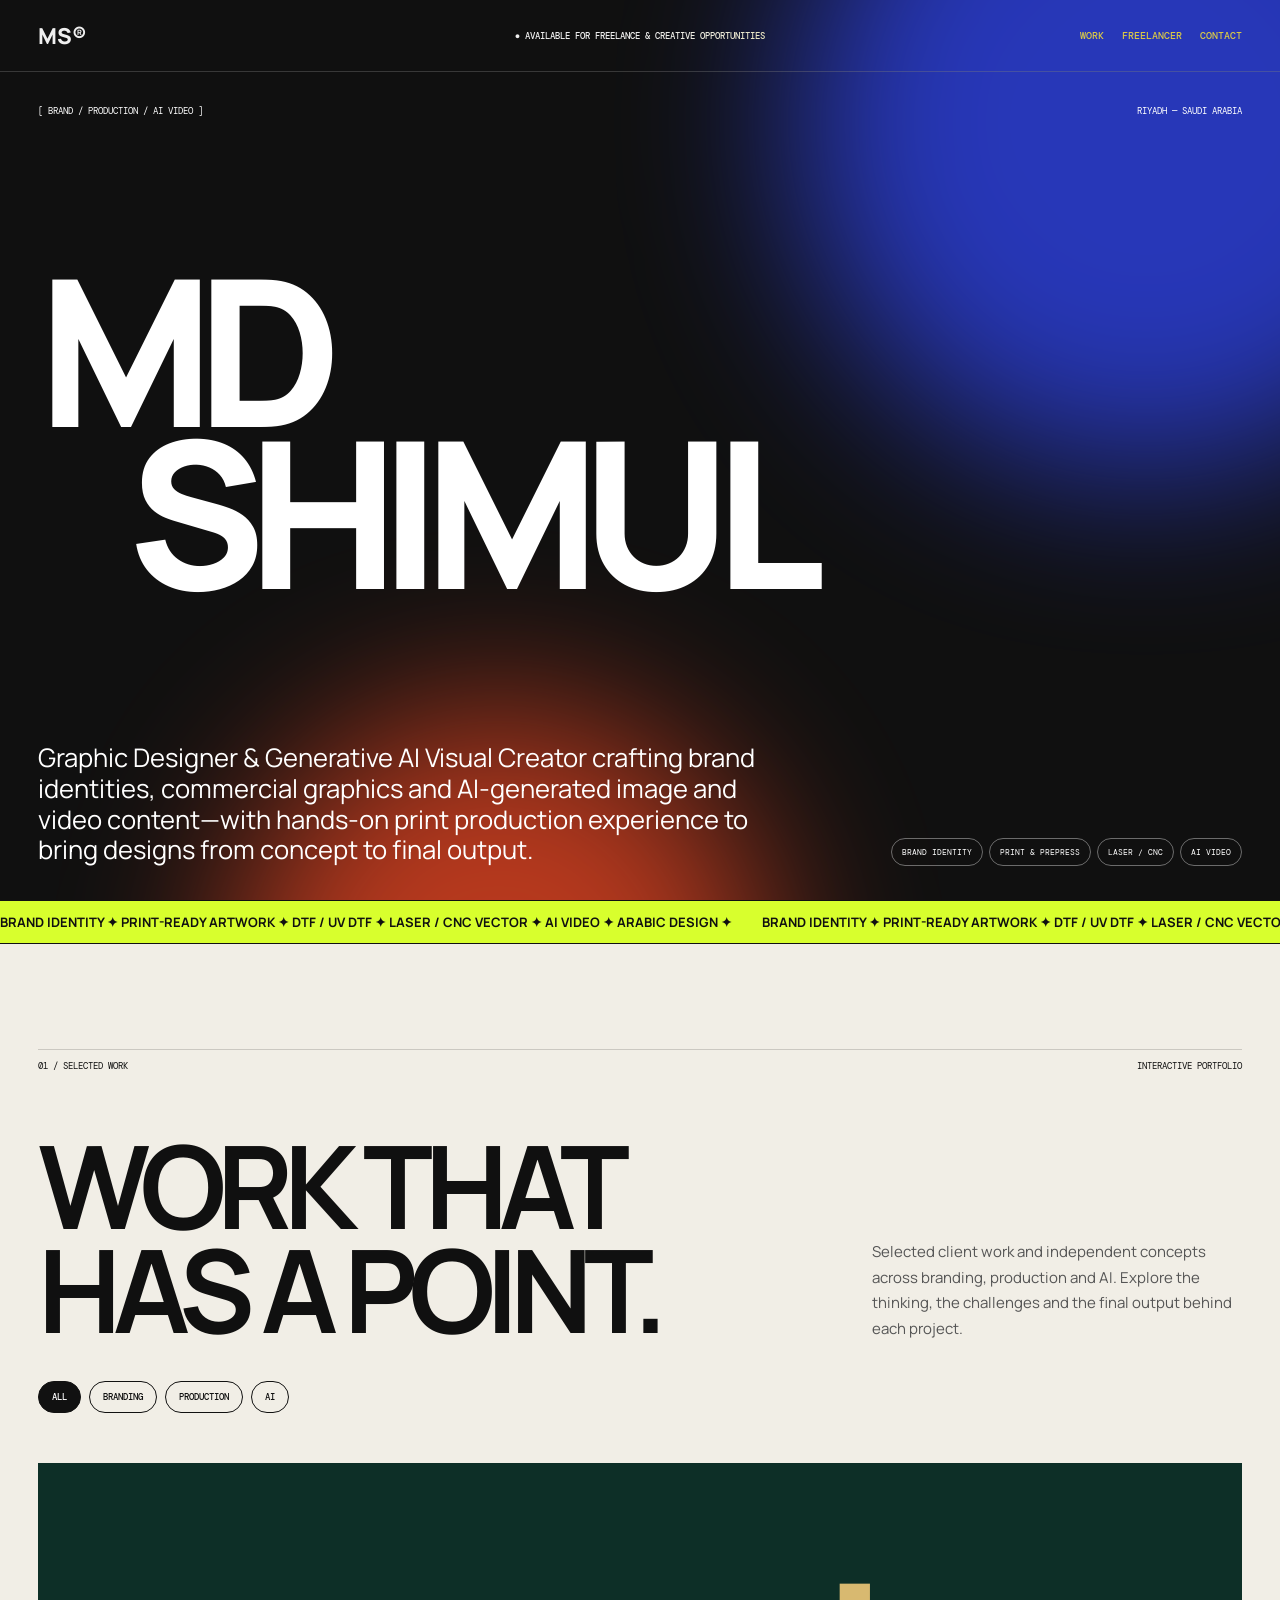
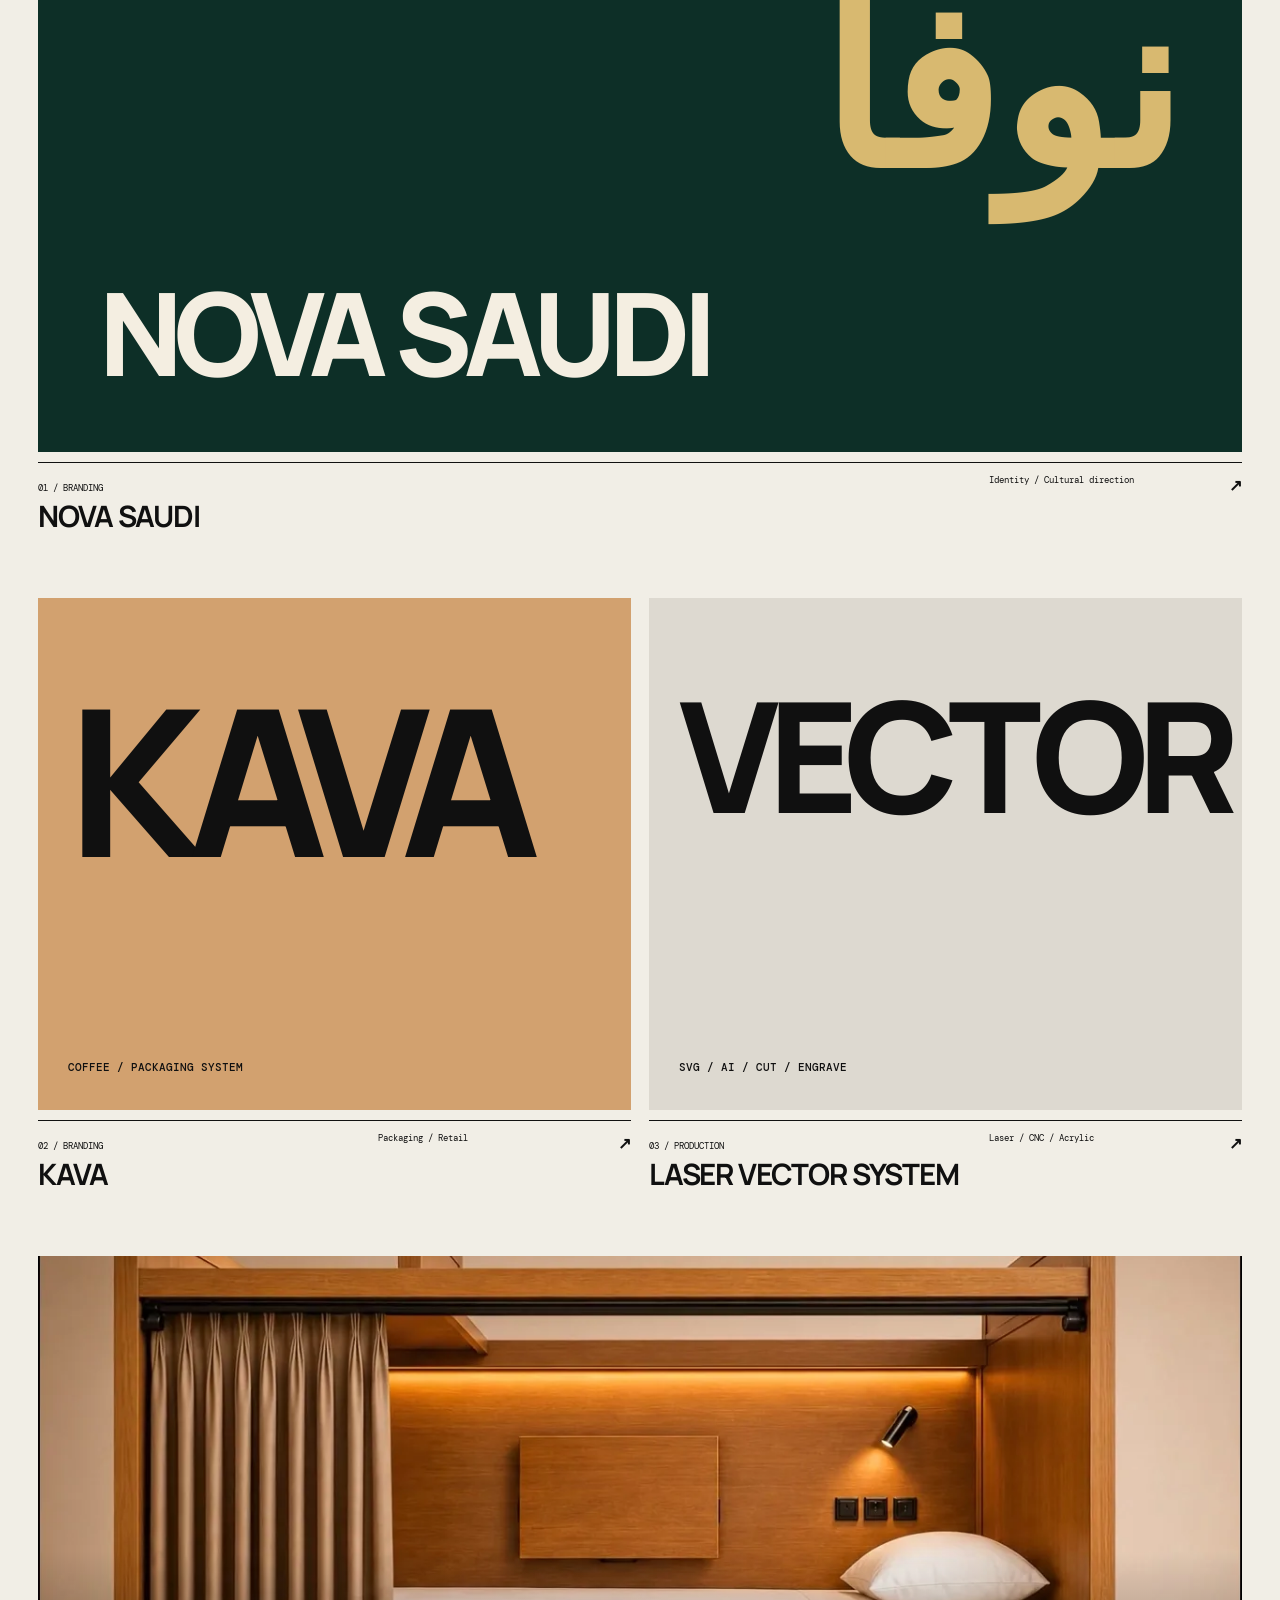
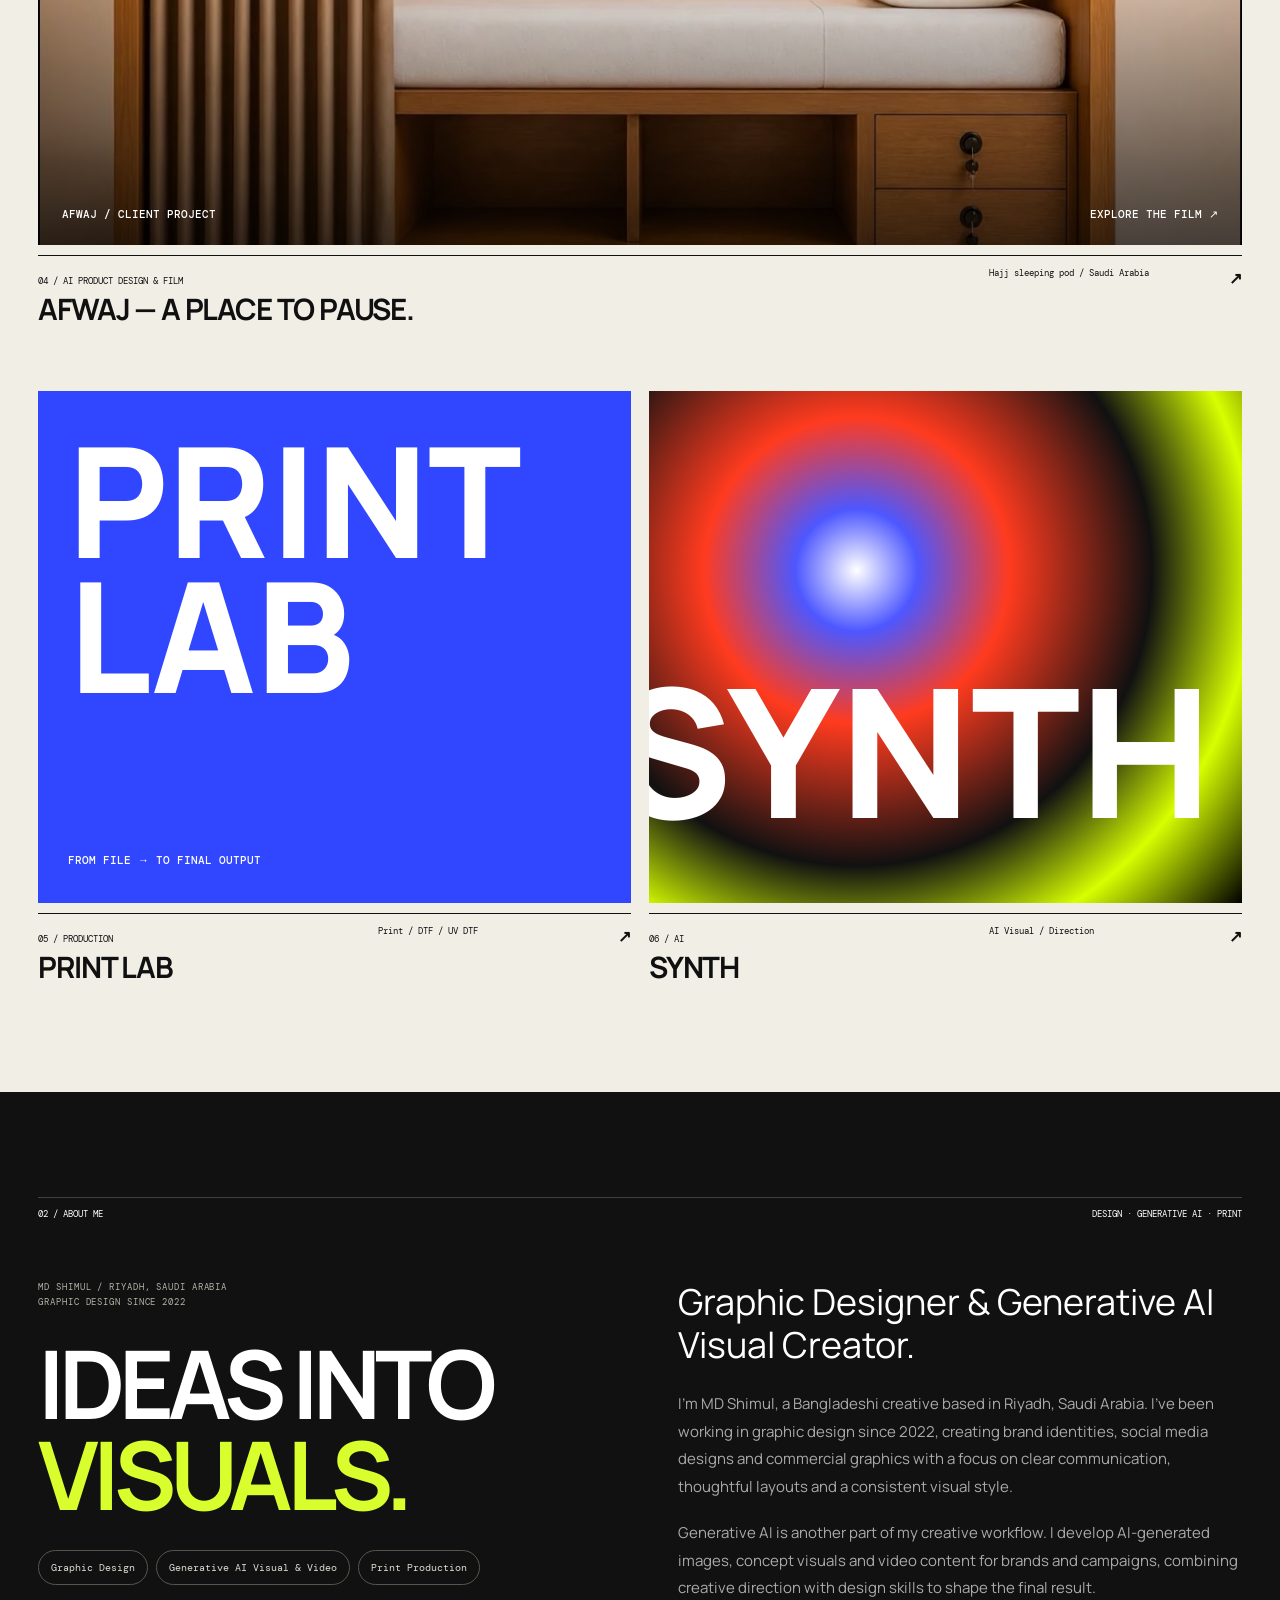
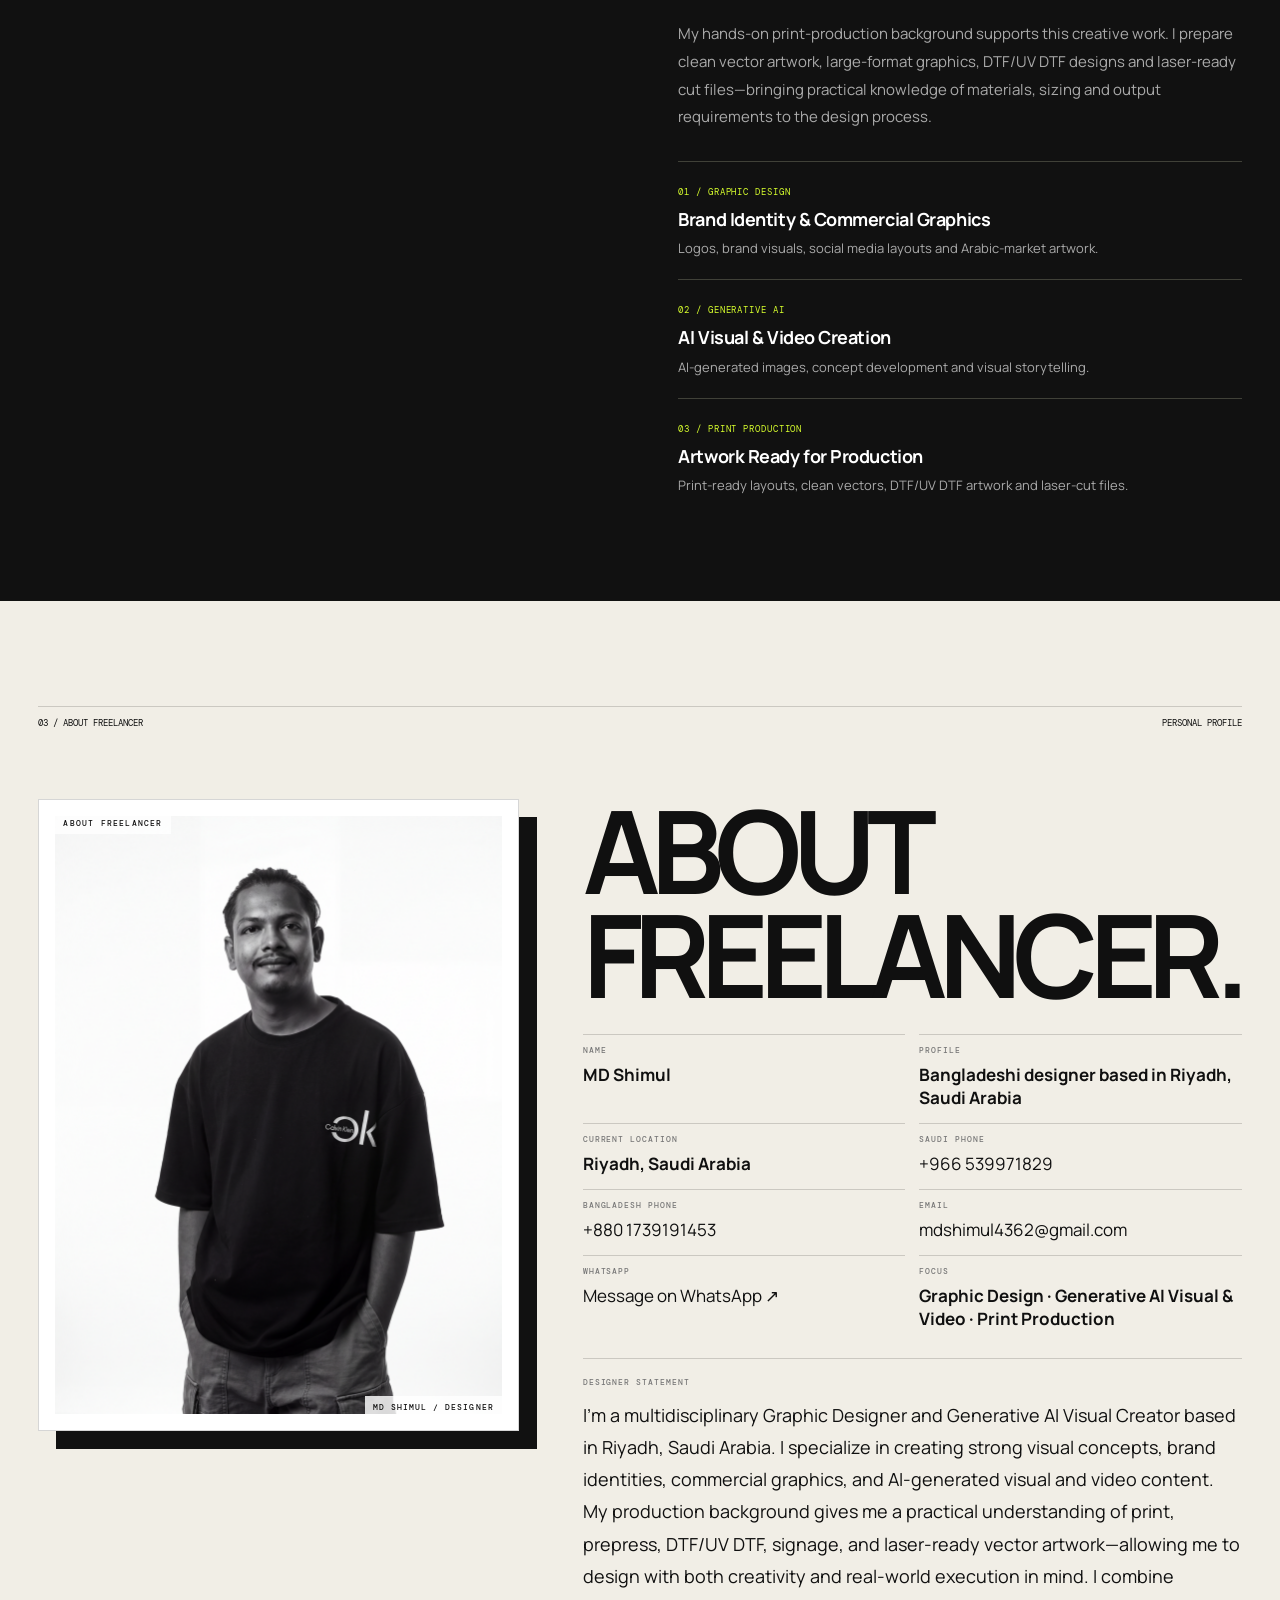
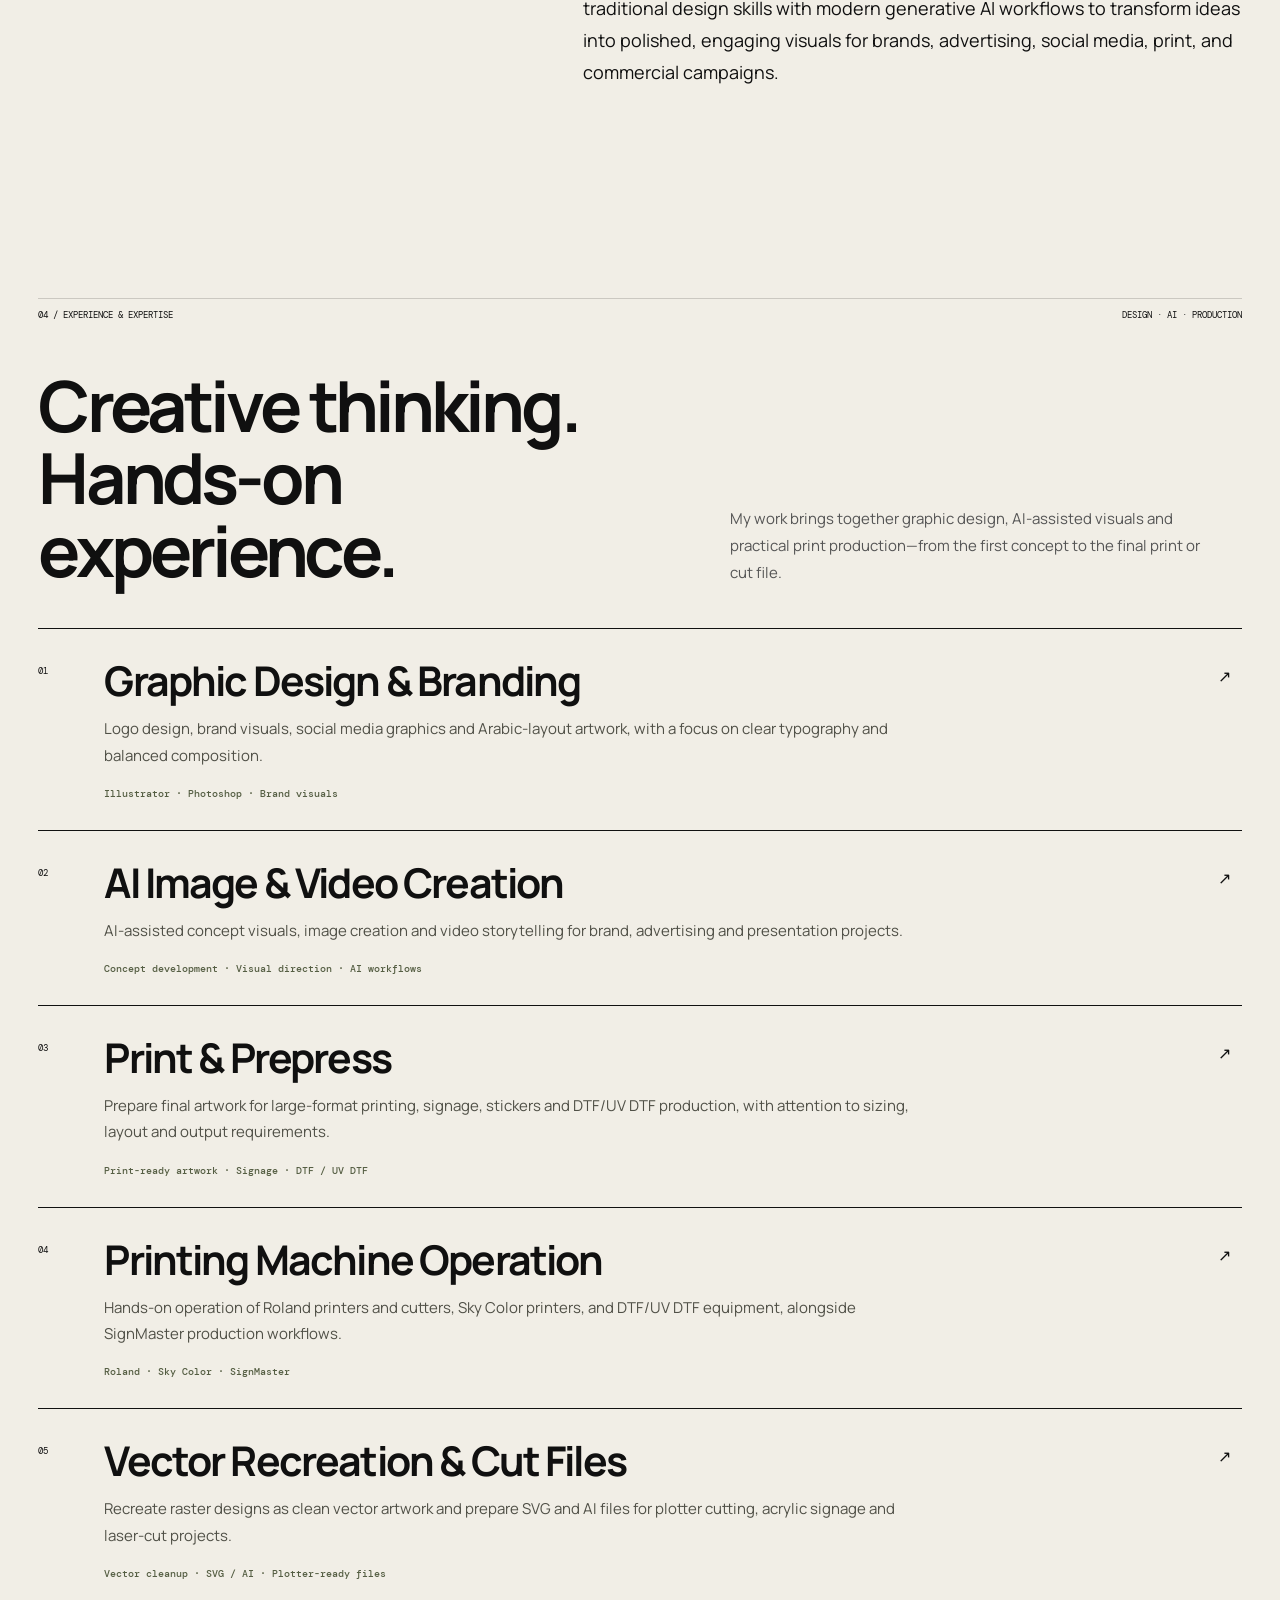
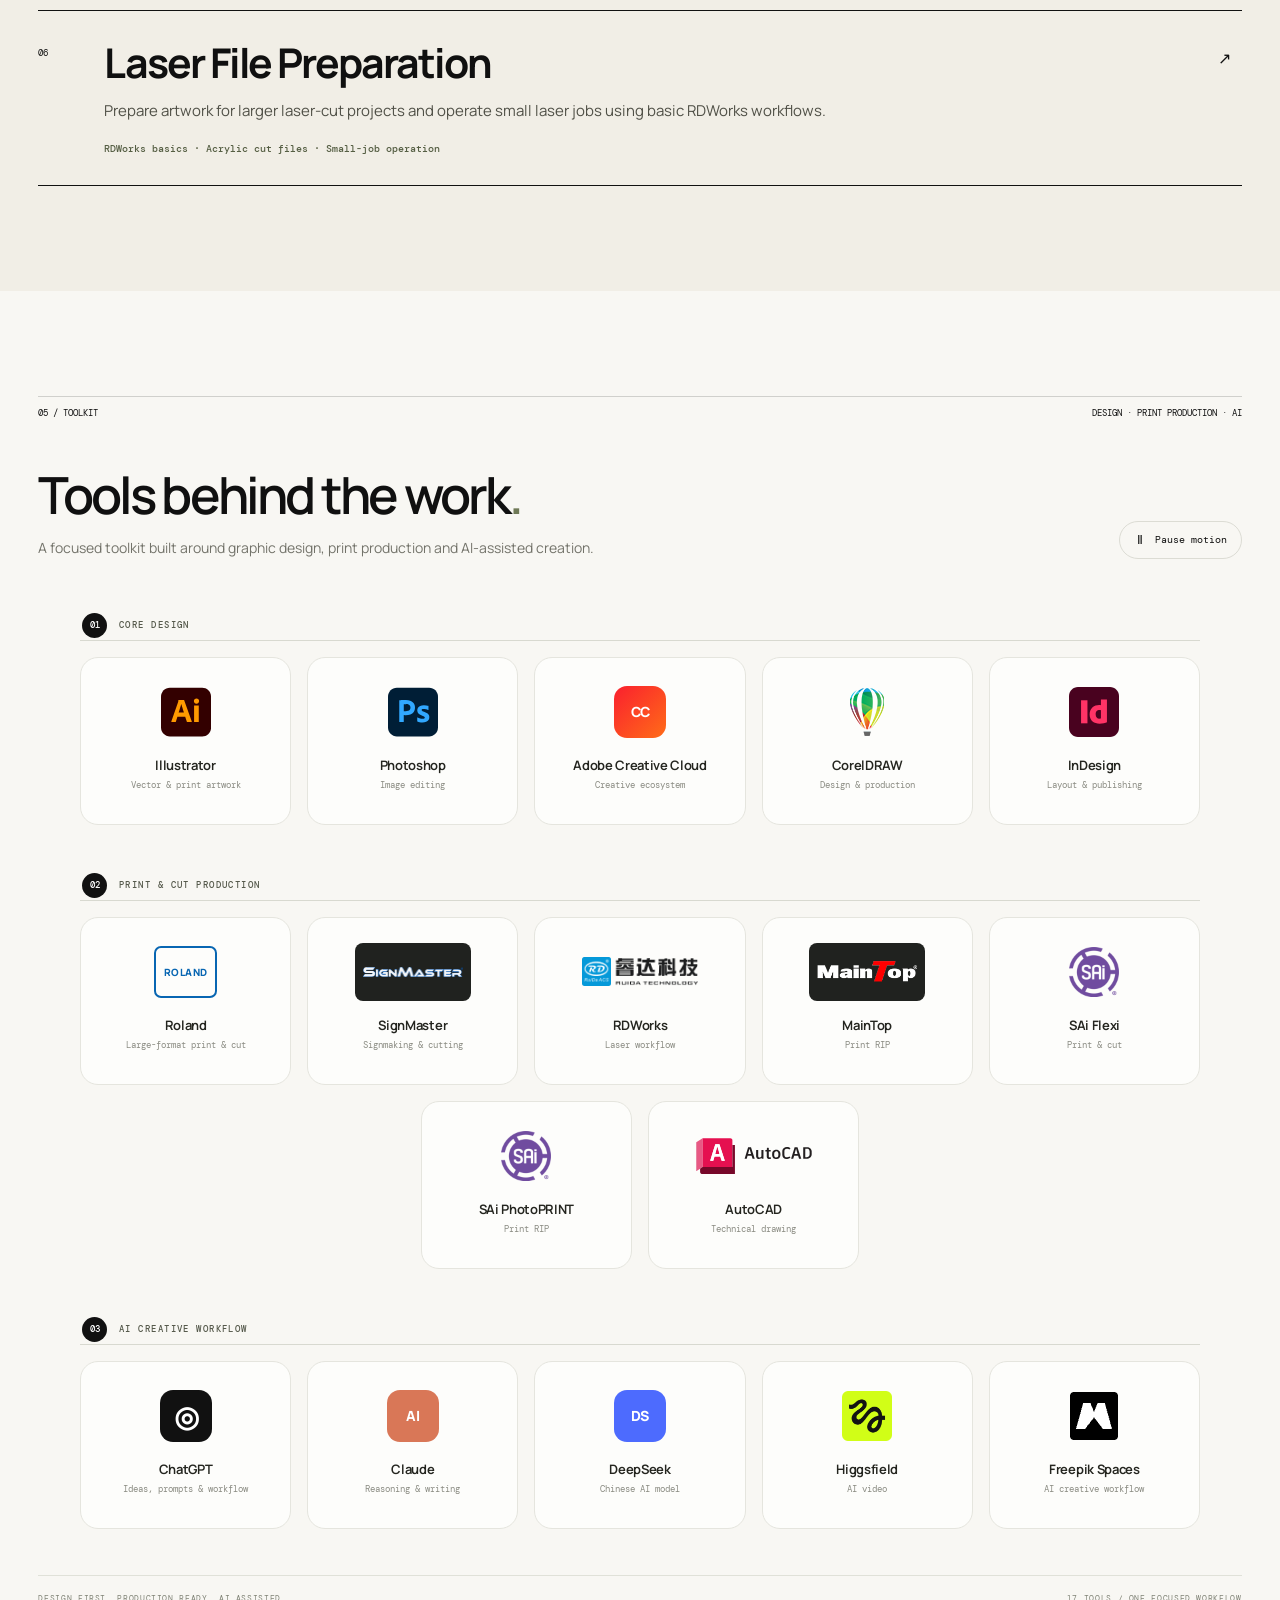
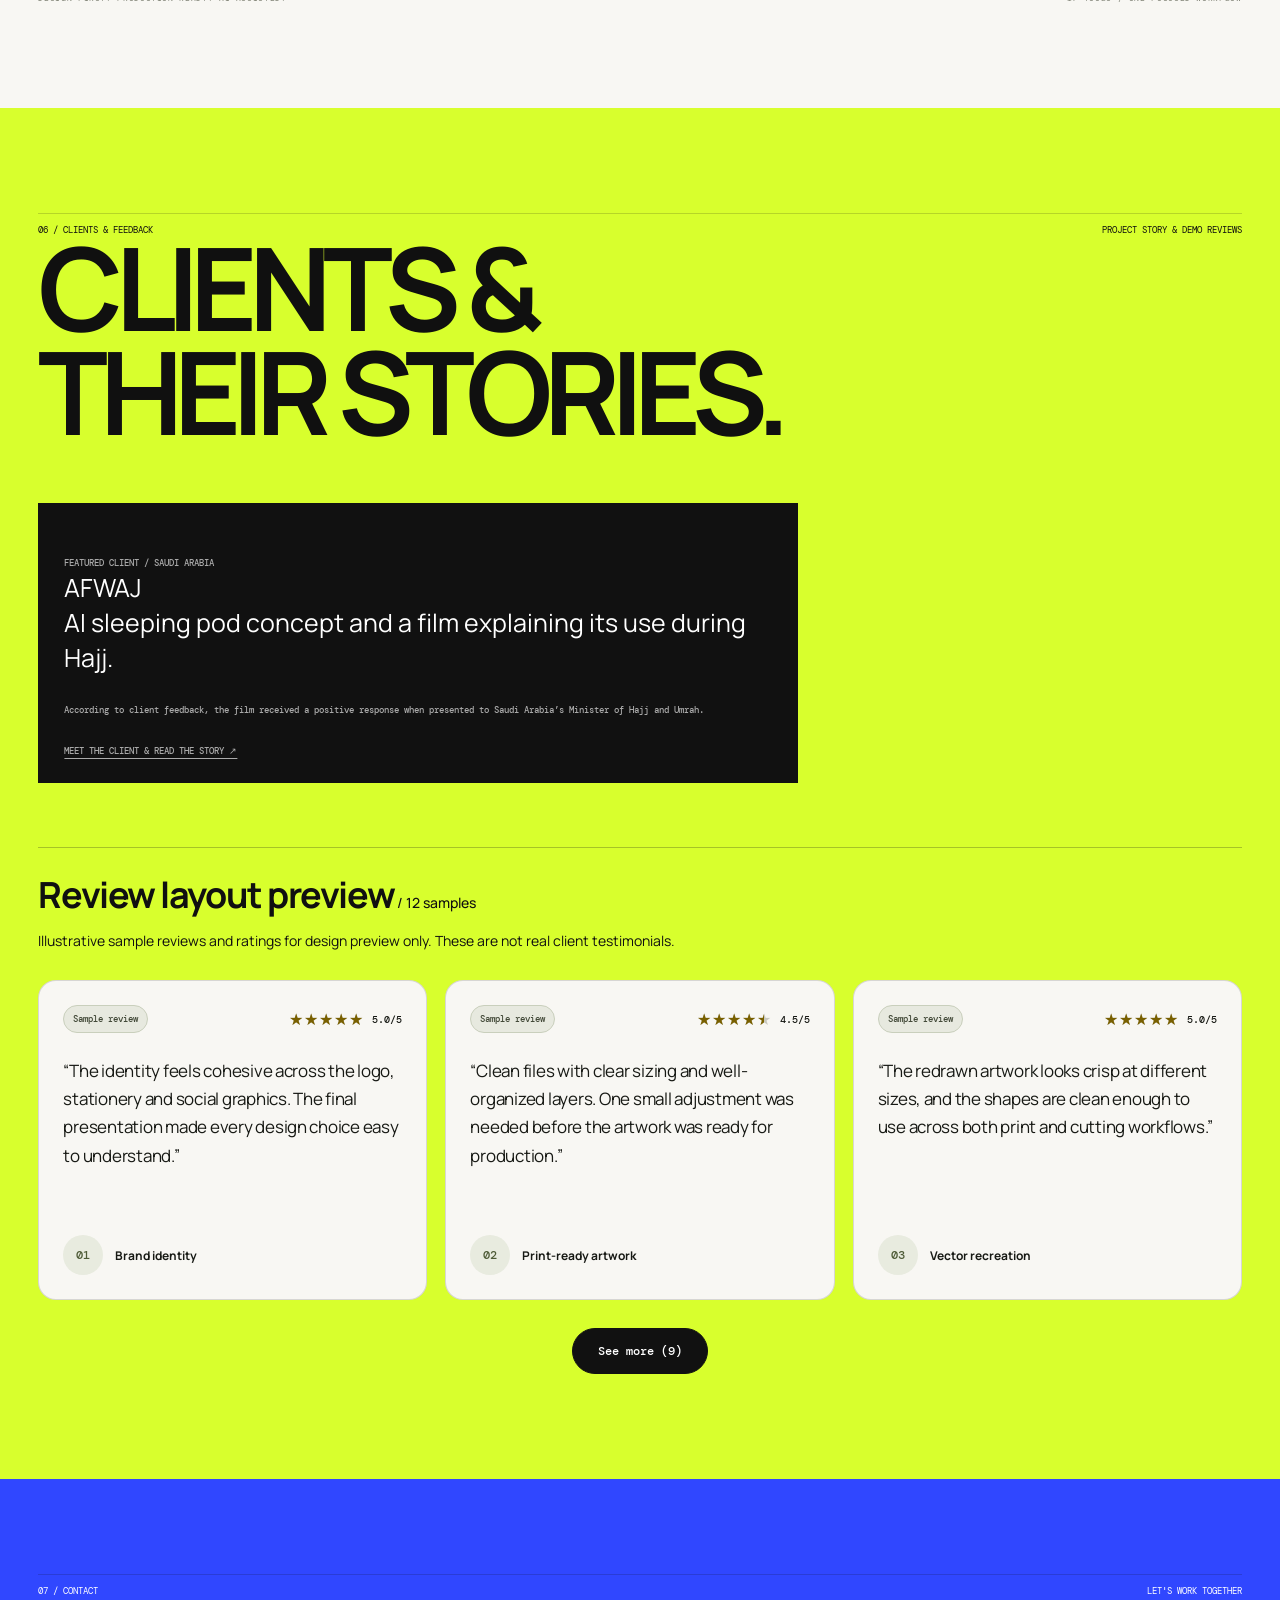
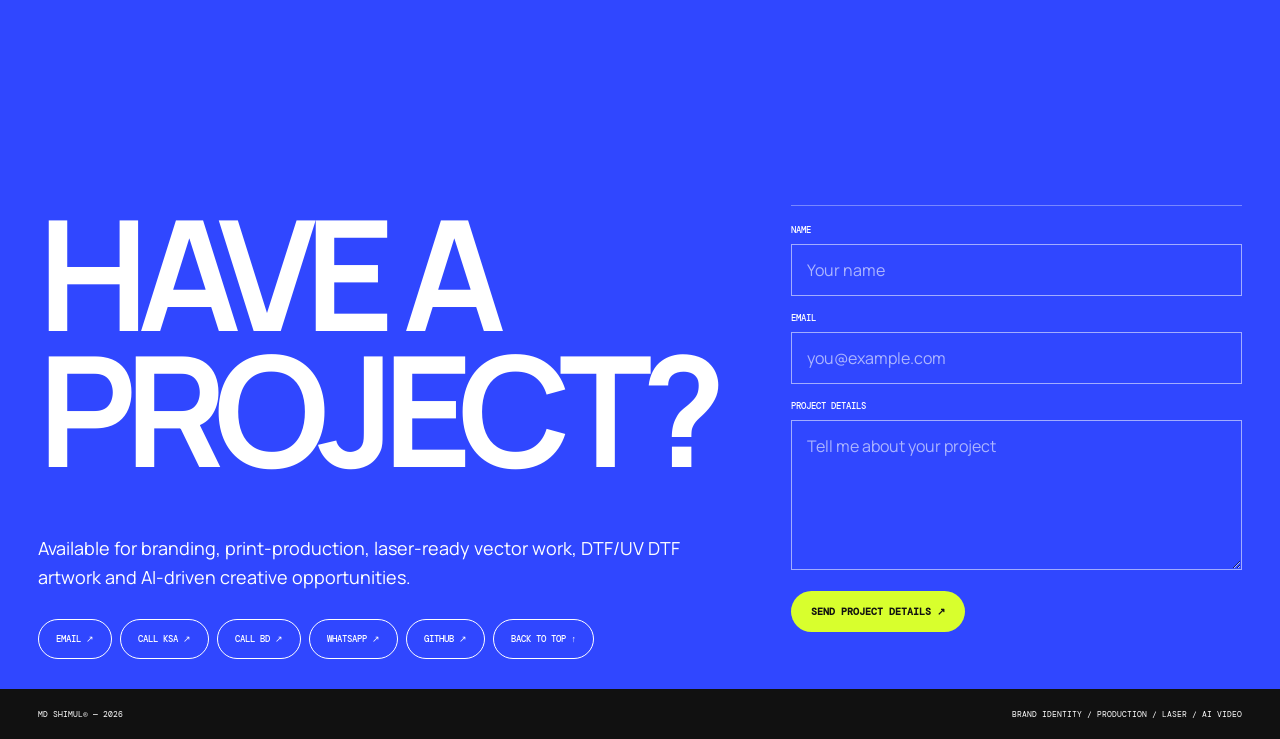
==== commit e29b311a: "Align About with graphic design, generative AI visual and video, and print production" ====
--- a/index.html
+++ b/index.html
@@ -125,7 +125,7 @@
 <article class="project wide reveal afwaj-project" data-category="ai" id="afwaj"><a href="afwaj.html" aria-label="Explore AFWAJ: A place to pause — sleeping pod design and AI film"><div class="thumb afwaj-thumb"><img src="assets/afwaj/pod-poster.webp" width="1284" height="716" loading="lazy" decoding="async" alt="Warm wood sleeping pod with a bed, storage, reading light and privacy curtains, from the AFWAJ AI film"><span class="afwaj-label">AFWAJ / CLIENT PROJECT</span><span class="afwaj-watch">EXPLORE THE FILM ↗</span></div><div class="meta"><div><small>04 / AI PRODUCT DESIGN &amp; FILM</small><h3>AFWAJ — A PLACE TO PAUSE.</h3></div><p>Hajj sleeping pod / Saudi Arabia</p><b aria-hidden="true">↗</b></div></a></article>
 <article class="project reveal" tabindex="0" data-category="production" data-title="PRINT LAB" data-kicker="Print / DTF / UV DTF" data-summary="A production-focused system showing how clean artwork moves from design to prepress, DTF, UV DTF and final physical output." data-role="Prepress / Production" data-year="2026" data-class="p5"><div class="thumb p5"><span>FROM FILE → TO FINAL OUTPUT</span></div><div class="meta"><div><small>05 / PRODUCTION</small><h3>PRINT LAB</h3></div><p>Print / DTF / UV DTF</p><b>↗</b></div></article>
 <article class="project reveal" tabindex="0" data-category="ai" data-title="SYNTH" data-kicker="AI Visual / Art Direction" data-summary="An experimental AI visual direction exploring image generation, campaign concepting and refined commercial presentation." data-role="AI Visual / Direction" data-year="2026" data-class="p6"><div class="thumb p6"></div><div class="meta"><div><small>06 / AI</small><h3>SYNTH</h3></div><p>AI Visual / Direction</p><b>↗</b></div></article></div></section>
-<section class="about dark pad about-profile" id="about" aria-labelledby="about-title"><div class="barhead reveal"><span>02 / ABOUT ME</span><span>GRAPHIC DESIGN · AI VISUALS · PRODUCTION</span></div><div class="aboutGrid"><div><span class="about-eyebrow">MD SHIMUL / RIYADH, SAUDI ARABIA</span><h2 id="about-title">DESIGN<br>WITH<br><span>PURPOSE.</span></h2><div class="about-focus" aria-label="Creative focus"><span>Graphic Design</span><span>Brand Identity</span><span>AI Image &amp; Video</span></div></div><div class="about-story"><p class="lead">A graphic designer with a hands-on production background.</p><p>I’m MD Shimul, a Bangladeshi graphic designer based in Riyadh, Saudi Arabia. I’ve been working in graphic design since 2022. I create brand identities, social media graphics and commercial artwork, with a focus on clean visuals, thoughtful layouts and clear communication.</p><p>I also use generative AI to develop image concepts and video content, combining creative direction with design tools to turn ideas into visuals for brands and campaigns.</p><p>My print-production experience helps me design with the final result in mind. From vector recreation and large-format graphics to DTF/UV DTF artwork and laser-ready cut files, I connect the creative idea with practical production requirements.</p><div class="about-capabilities"><div><span>01 / CREATE</span><h3>Graphic Design &amp; Branding</h3><p>Logos, brand visuals, social graphics and Arabic-layout artwork.</p></div><div><span>02 / EXPLORE</span><h3>AI Image &amp; Video</h3><p>Concept visuals, creative storytelling and AI-assisted content.</p></div><div><span>03 / PREPARE</span><h3>Print &amp; Cut Artwork</h3><p>Clean vectors, print-ready files and production-aware design.</p></div></div></div></div></section>
+<section class="about dark pad about-profile" id="about" aria-labelledby="about-title"><div class="barhead reveal"><span>02 / ABOUT ME</span><span>DESIGN · GENERATIVE AI · PRINT</span></div><div class="aboutGrid"><div><span class="about-eyebrow">MD SHIMUL / RIYADH, SAUDI ARABIA<br>GRAPHIC DESIGN SINCE 2022</span><h2 id="about-title">IDEAS INTO<br><span>VISUALS.</span></h2><div class="about-focus" aria-label="Creative focus"><span>Graphic Design</span><span>Generative AI Visual &amp; Video</span><span>Print Production</span></div></div><div class="about-story"><p class="lead">Graphic Designer &amp; Generative AI Visual Creator.</p><p>I’m MD Shimul, a Bangladeshi creative based in Riyadh, Saudi Arabia. I’ve been working in graphic design since 2022, creating brand identities, social media designs and commercial graphics with a focus on clear communication, thoughtful layouts and a consistent visual style.</p><p>Generative AI is another part of my creative workflow. I develop AI-generated images, concept visuals and video content for brands and campaigns, combining creative direction with design skills to shape the final result.</p><p>My hands-on print-production background supports this creative work. I prepare clean vector artwork, large-format graphics, DTF/UV DTF designs and laser-ready cut files—bringing practical knowledge of materials, sizing and output requirements to the design process.</p><div class="about-capabilities"><div><span>01 / GRAPHIC DESIGN</span><h3>Brand Identity &amp; Commercial Graphics</h3><p>Logos, brand visuals, social media layouts and Arabic-market artwork.</p></div><div><span>02 / GENERATIVE AI</span><h3>AI Visual &amp; Video Creation</h3><p>AI-generated images, concept development and visual storytelling.</p></div><div><span>03 / PRINT PRODUCTION</span><h3>Artwork Ready for Production</h3><p>Print-ready layouts, clean vectors, DTF/UV DTF artwork and laser-cut files.</p></div></div></div></div></section>
 <section class="freelancer pad" id="freelancer"><div class="barhead reveal"><span>03 / ABOUT FREELANCER</span><span>PERSONAL PROFILE</span></div><div class="freelancerWrap"><div class="editorial reveal"><img src="portrait.png" width="3584" height="4800" loading="lazy" decoding="async" alt="Portrait of MD Shimul, Bangladeshi designer based in Riyadh"></div><div class="reveal"><h2>ABOUT<br>FREELANCER.</h2><div class="info"><div class="item"><span>Name</span><strong>MD Shimul</strong></div><div class="item"><span>Profile</span><strong>Bangladeshi designer based in Riyadh, Saudi Arabia</strong></div><div class="item"><span>Current Location</span><strong>Riyadh, Saudi Arabia</strong></div><div class="item"><span>Saudi Phone</span><a href="tel:+966539971829">+966 539971829</a></div><div class="item"><span>Bangladesh Phone</span><a href="tel:+8801739191453">+880 1739191453</a></div><div class="item"><span>Email</span><a href="mailto:mdshimul4362@gmail.com">mdshimul4362@gmail.com</a></div><div class="item"><span>WhatsApp</span><a href="https://wa.me/8801739191453" target="_blank" rel="noopener">Message on WhatsApp ↗</a></div><div class="item"><span>Focus</span><strong>Graphic Design · Generative AI Visual & Video · Print Production</strong></div></div><div class="statement"><span>Designer Statement</span><p>I’m a multidisciplinary Graphic Designer and Generative AI Visual Creator based in Riyadh, Saudi Arabia. I specialize in creating strong visual concepts, brand identities, commercial graphics, and AI-generated visual and video content. My production background gives me a practical understanding of print, prepress, DTF/UV DTF, signage, and laser-ready vector artwork—allowing me to design with both creativity and real-world execution in mind. I combine traditional design skills with modern generative AI workflows to transform ideas into polished, engaging visuals for brands, advertising, social media, print, and commercial campaigns.</p></div></div></div></section>
 <section class="pad experience-section" id="expertise" aria-labelledby="expertise-title"><div class="barhead reveal"><span>04 / EXPERIENCE &amp; EXPERTISE</span><span>DESIGN · AI · PRODUCTION</span></div><div class="experience-intro"><h2 id="expertise-title">Creative thinking.<br>Hands-on experience.</h2><p>My work brings together graphic design, AI-assisted visuals and practical print production—from the first concept to the final print or cut file.</p></div><div class="skills"><article class="skill"><small class="experience-index">01</small><div class="experience-detail"><h3>Graphic Design &amp; Branding</h3><p>Logo design, brand visuals, social media graphics and Arabic-layout artwork, with a focus on clear typography and balanced composition.</p><div class="experience-tags">Illustrator · Photoshop · Brand visuals</div></div><span class="experience-arrow" aria-hidden="true">↗</span></article><article class="skill"><small class="experience-index">02</small><div class="experience-detail"><h3>AI Image &amp; Video Creation</h3><p>AI-assisted concept visuals, image creation and video storytelling for brand, advertising and presentation projects.</p><div class="experience-tags">Concept development · Visual direction · AI workflows</div></div><span class="experience-arrow" aria-hidden="true">↗</span></article><article class="skill"><small class="experience-index">03</small><div class="experience-detail"><h3>Print &amp; Prepress</h3><p>Prepare final artwork for large-format printing, signage, stickers and DTF/UV DTF production, with attention to sizing, layout and output requirements.</p><div class="experience-tags">Print-ready artwork · Signage · DTF / UV DTF</div></div><span class="experience-arrow" aria-hidden="true">↗</span></article><article class="skill"><small class="experience-index">04</small><div class="experience-detail"><h3>Printing Machine Operation</h3><p>Hands-on operation of Roland printers and cutters, Sky Color printers, and DTF/UV DTF equipment, alongside SignMaster production workflows.</p><div class="experience-tags">Roland · Sky Color · SignMaster</div></div><span class="experience-arrow" aria-hidden="true">↗</span></article><article class="skill"><small class="experience-index">05</small><div class="experience-detail"><h3>Vector Recreation &amp; Cut Files</h3><p>Recreate raster designs as clean vector artwork and prepare SVG and AI files for plotter cutting, acrylic signage and laser-cut projects.</p><div class="experience-tags">Vector cleanup · SVG / AI · Plotter-ready files</div></div><span class="experience-arrow" aria-hidden="true">↗</span></article><article class="skill"><small class="experience-index">06</small><div class="experience-detail"><h3>Laser File Preparation</h3><p>Prepare artwork for larger laser-cut projects and operate small laser jobs using basic RDWorks workflows.</p><div class="experience-tags">RDWorks basics · Acrylic cut files · Small-job operation</div></div><span class="experience-arrow" aria-hidden="true">↗</span></article></div></section>
 <section class="tools pad" id="toolkit" aria-labelledby="toolkit-title"><div class="barhead"><span>05 / TOOLKIT</span><span>DESIGN · PRINT PRODUCTION · AI</span></div><div class="toolkit-heading"><div><h2 id="toolkit-title">Tools behind the work<span>.</span></h2><p>A focused toolkit built around graphic design, print production and AI-assisted creation.</p></div><button class="toolkit-toggle" type="button" aria-pressed="false" aria-label="Pause toolkit animation"><span class="toolkit-toggle-icon" aria-hidden="true">Ⅱ</span><span class="toolkit-toggle-label">Pause motion</span></button></div><ul class="toolkit-grid" aria-label="Creative software toolkit">
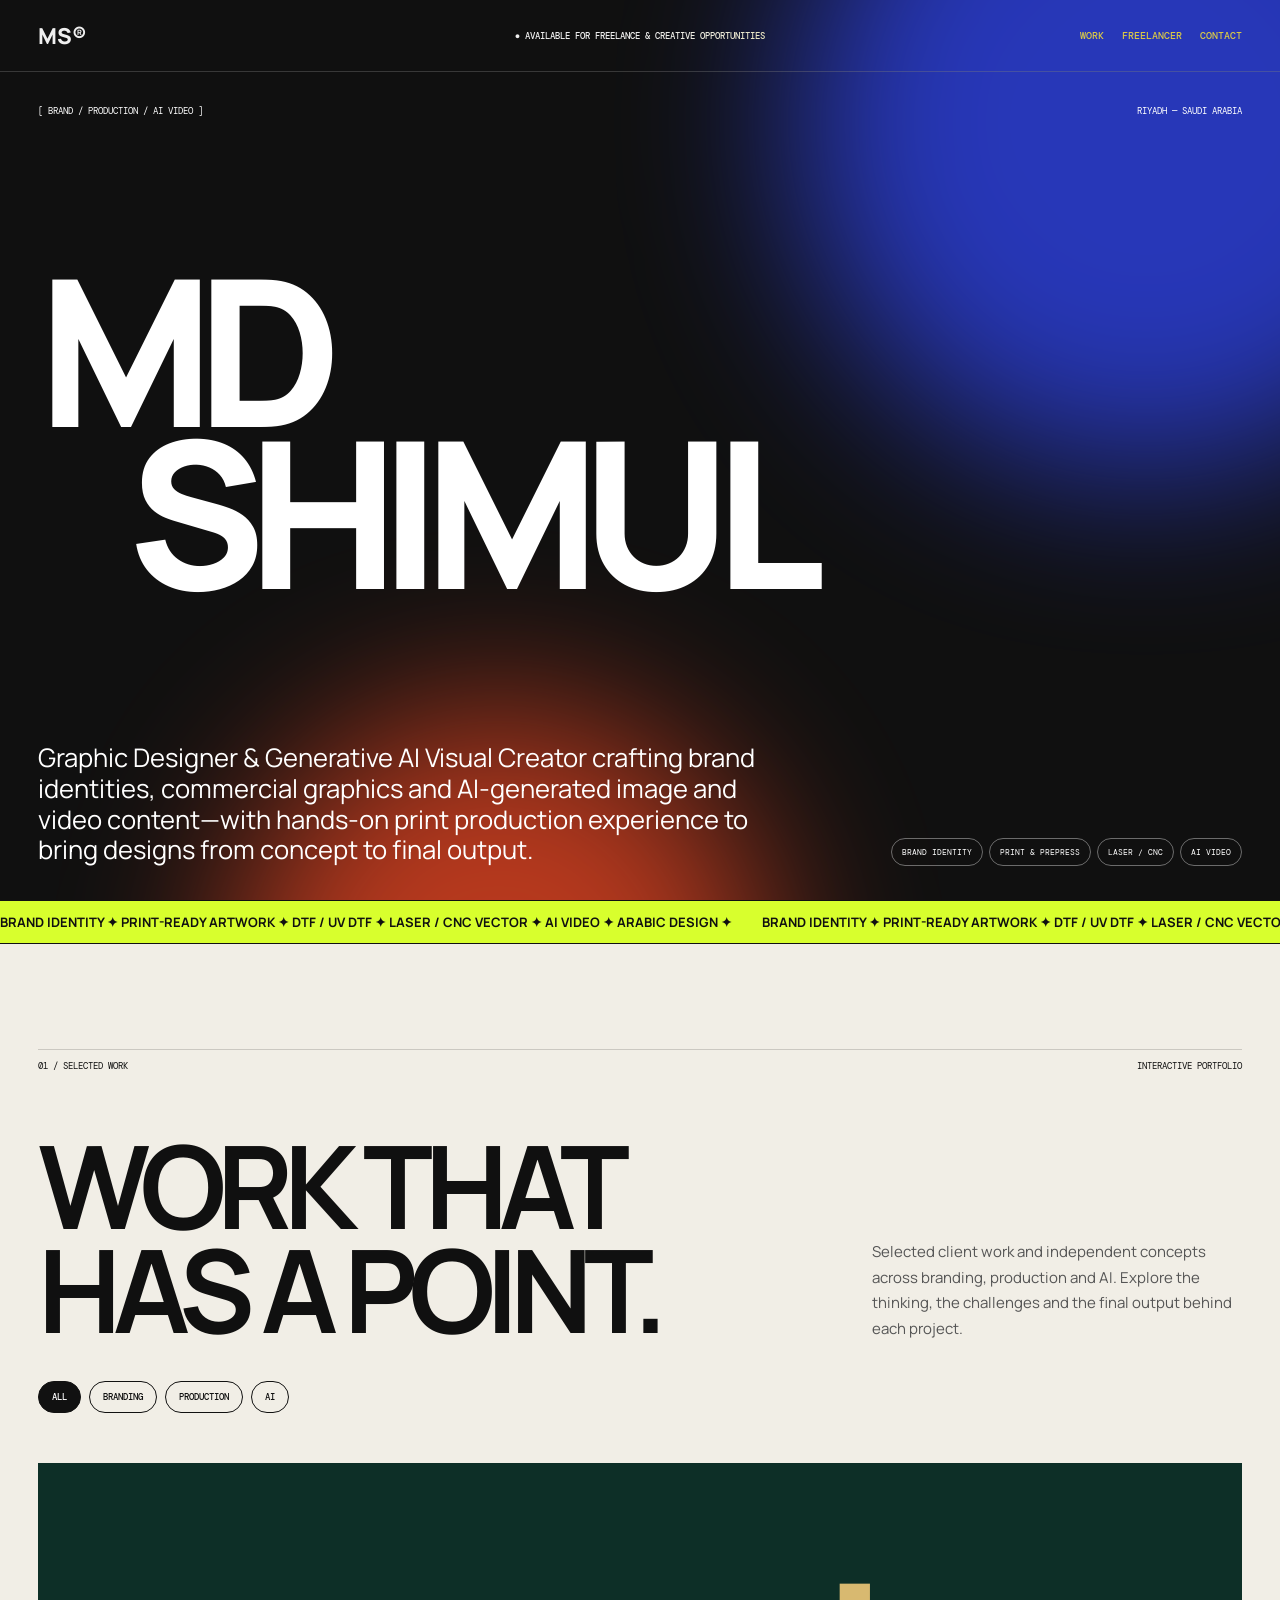
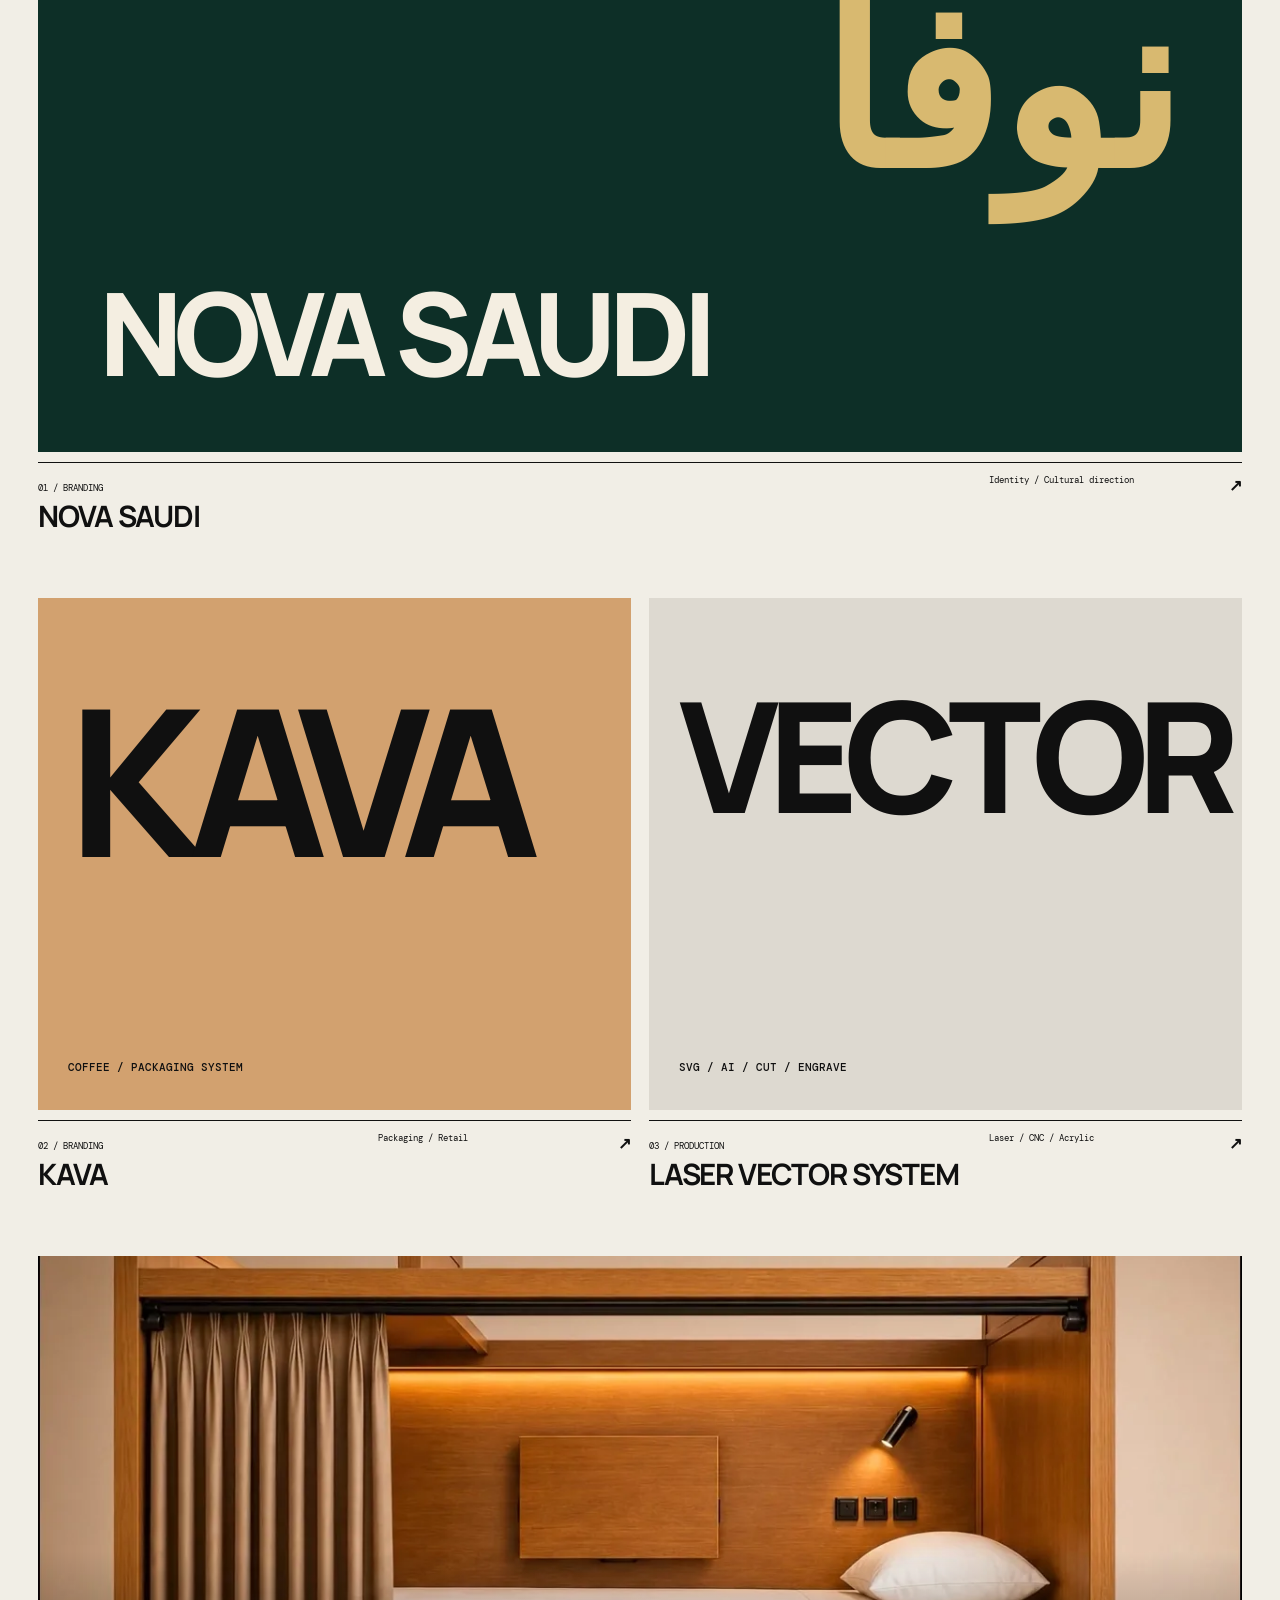
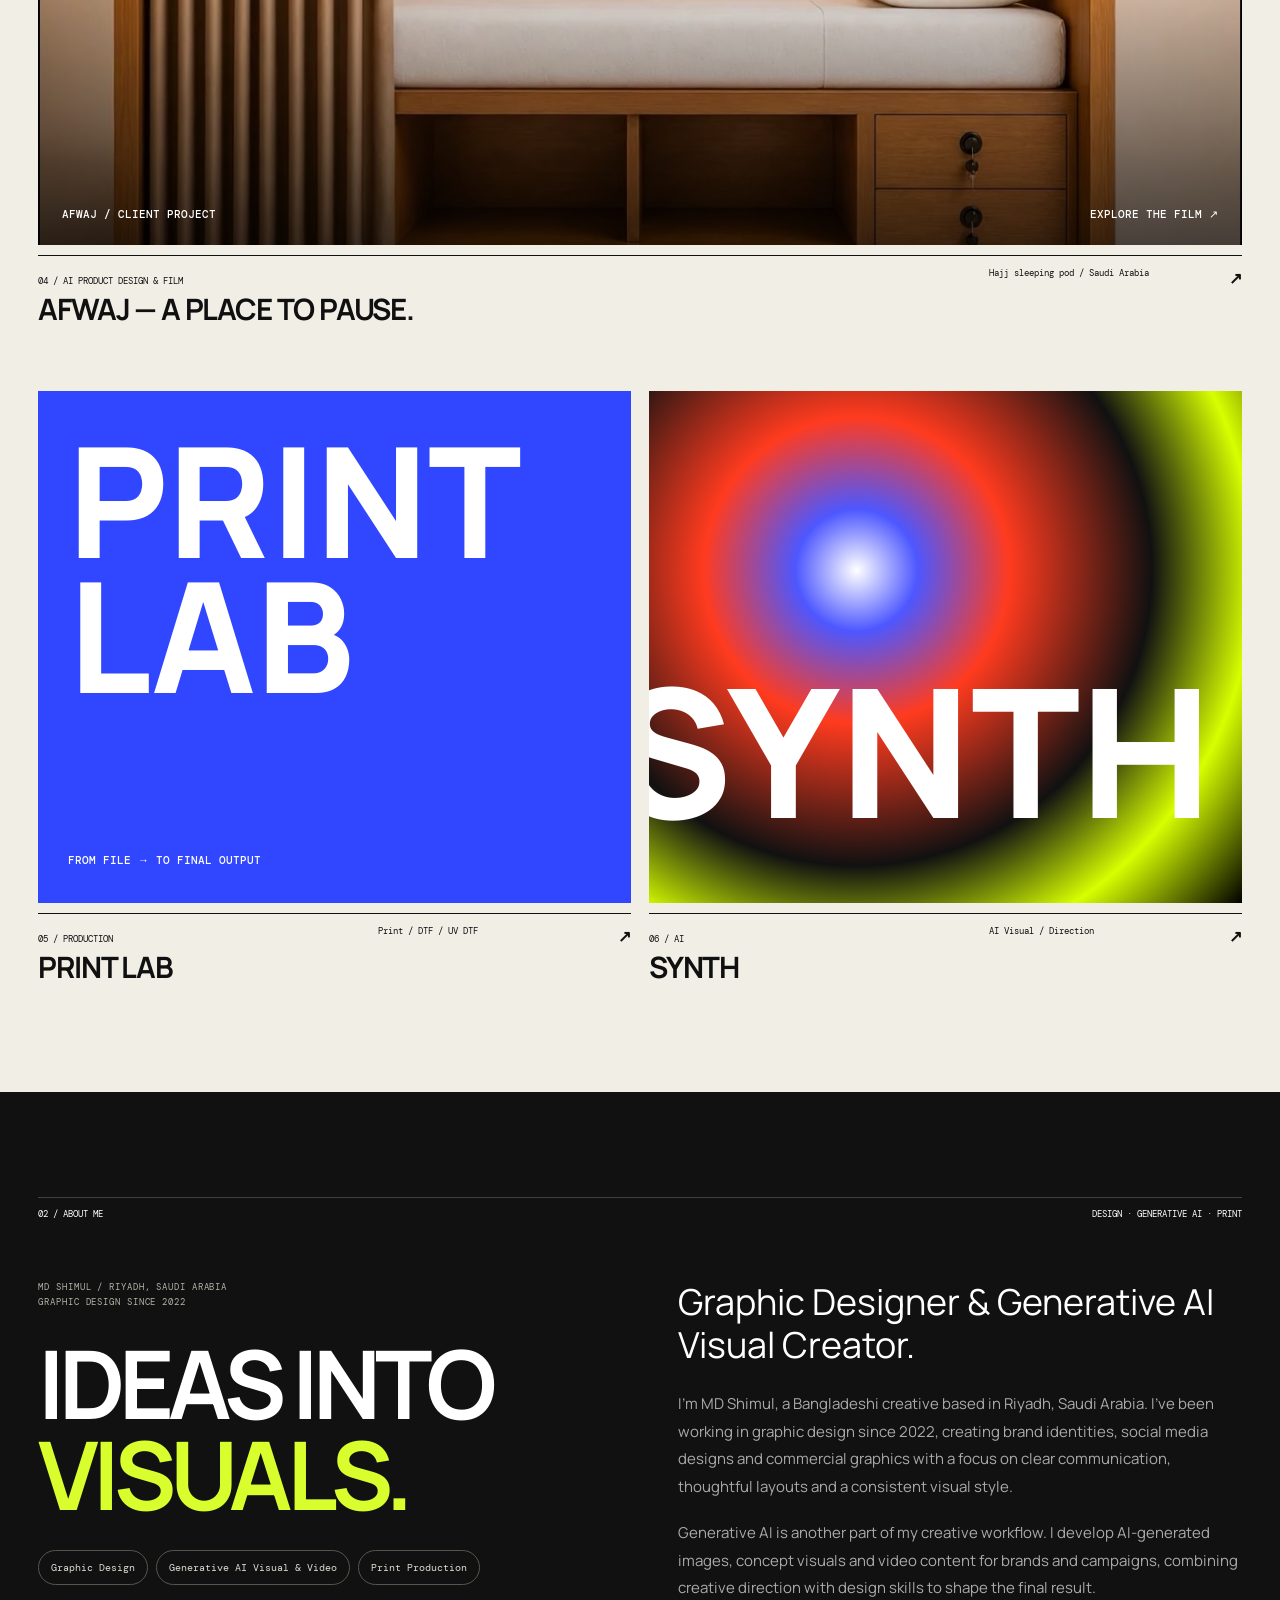
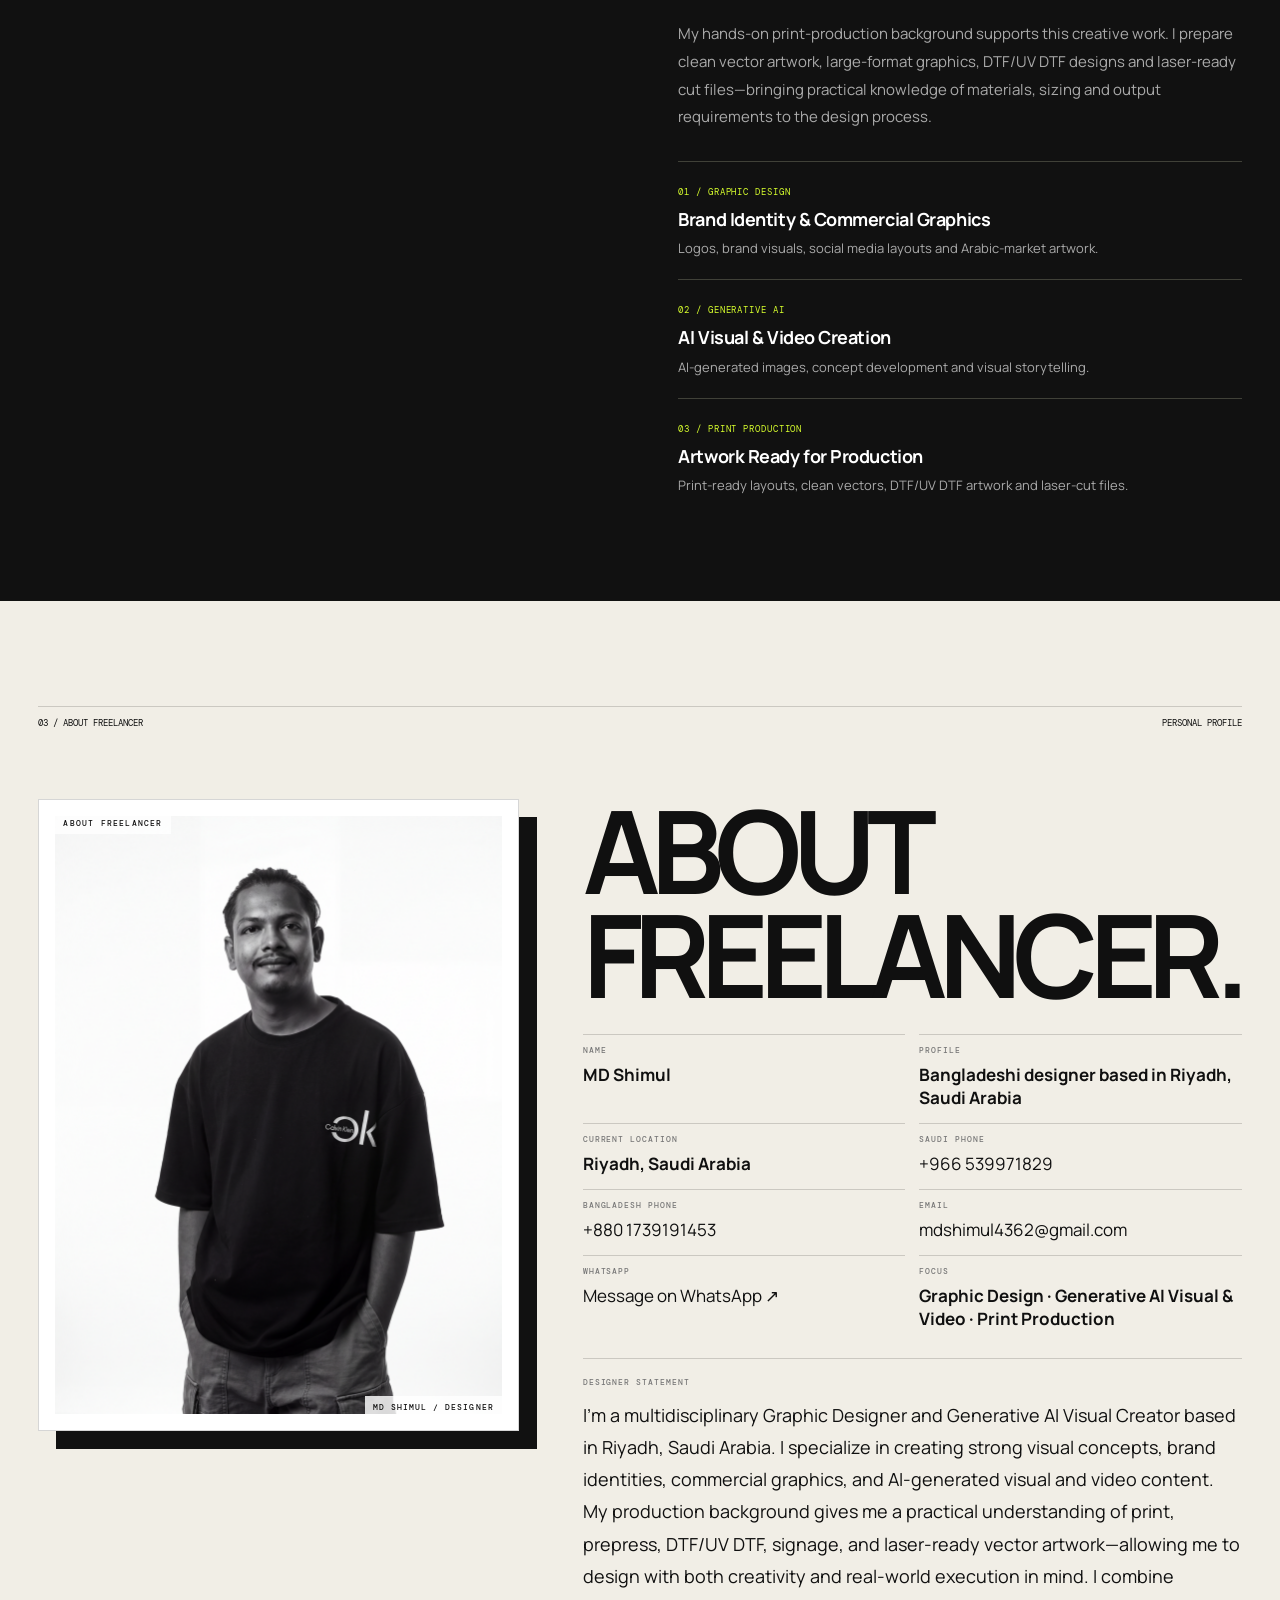
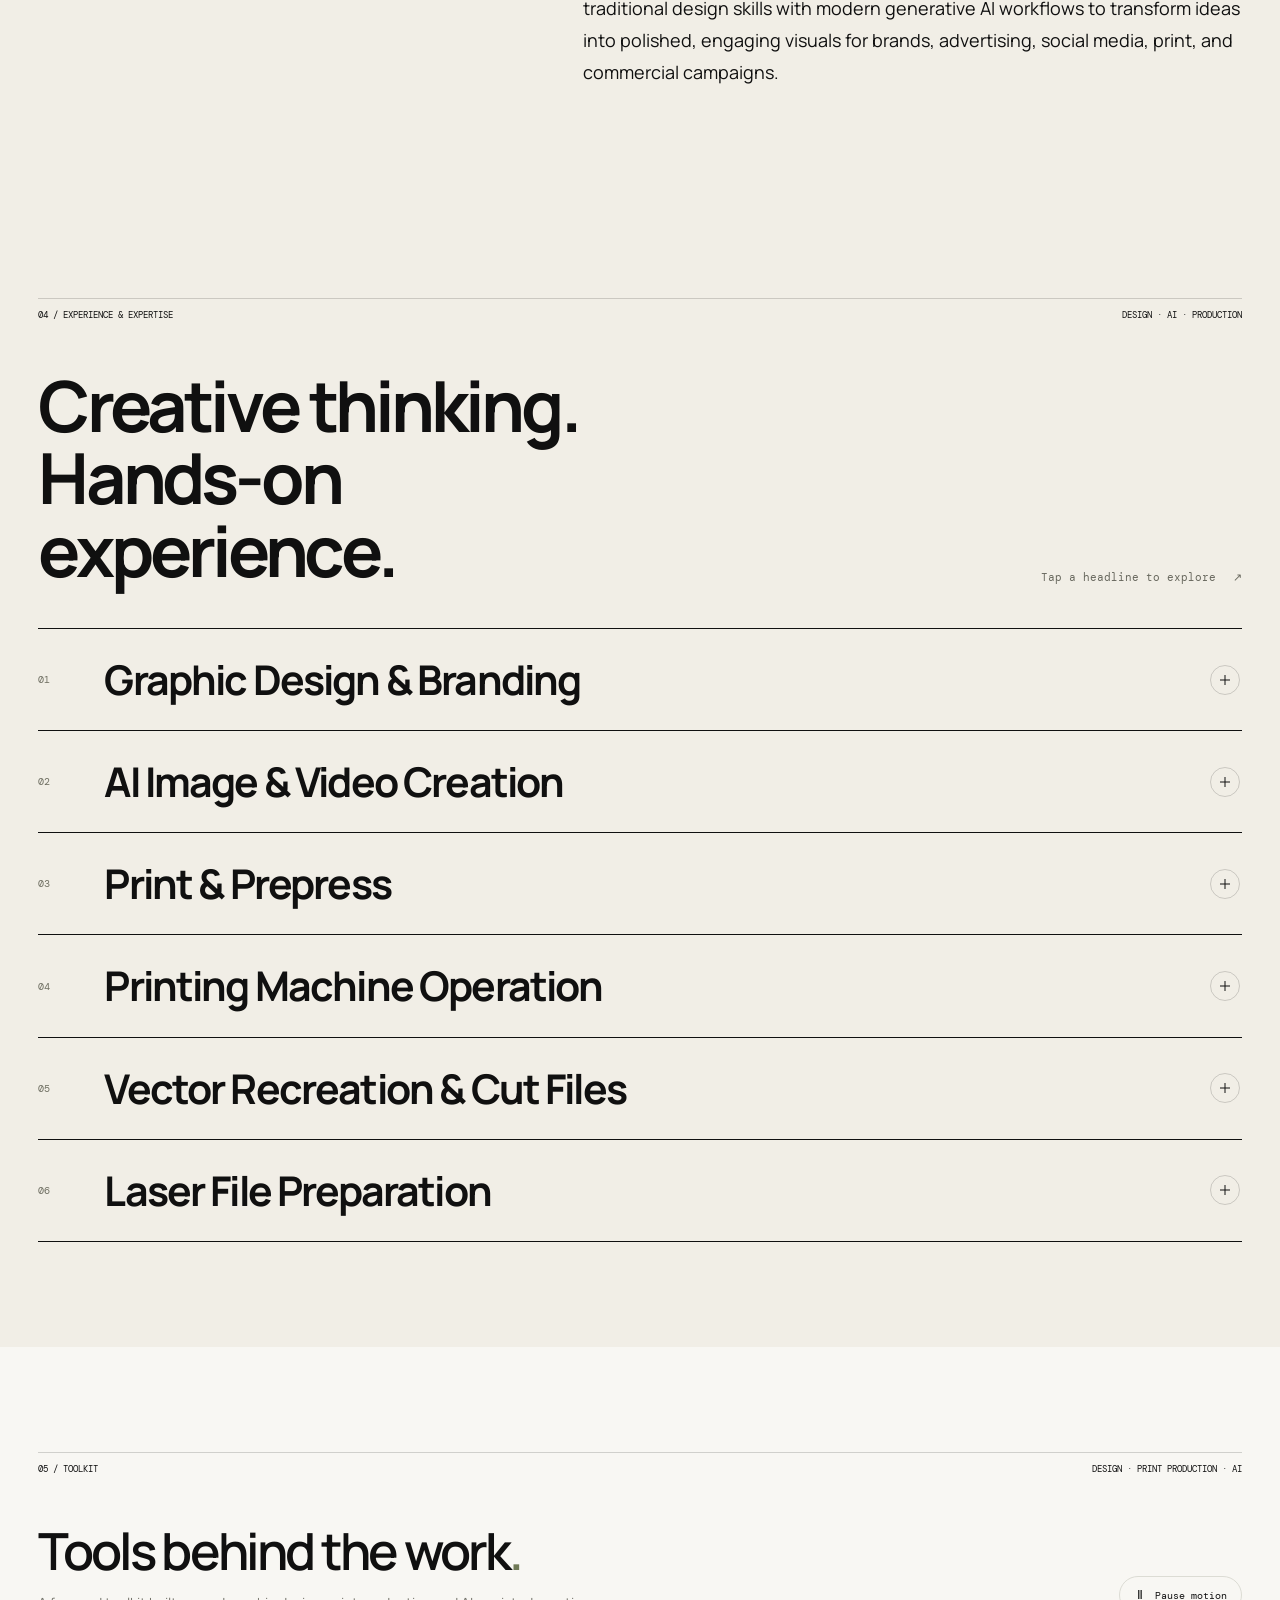
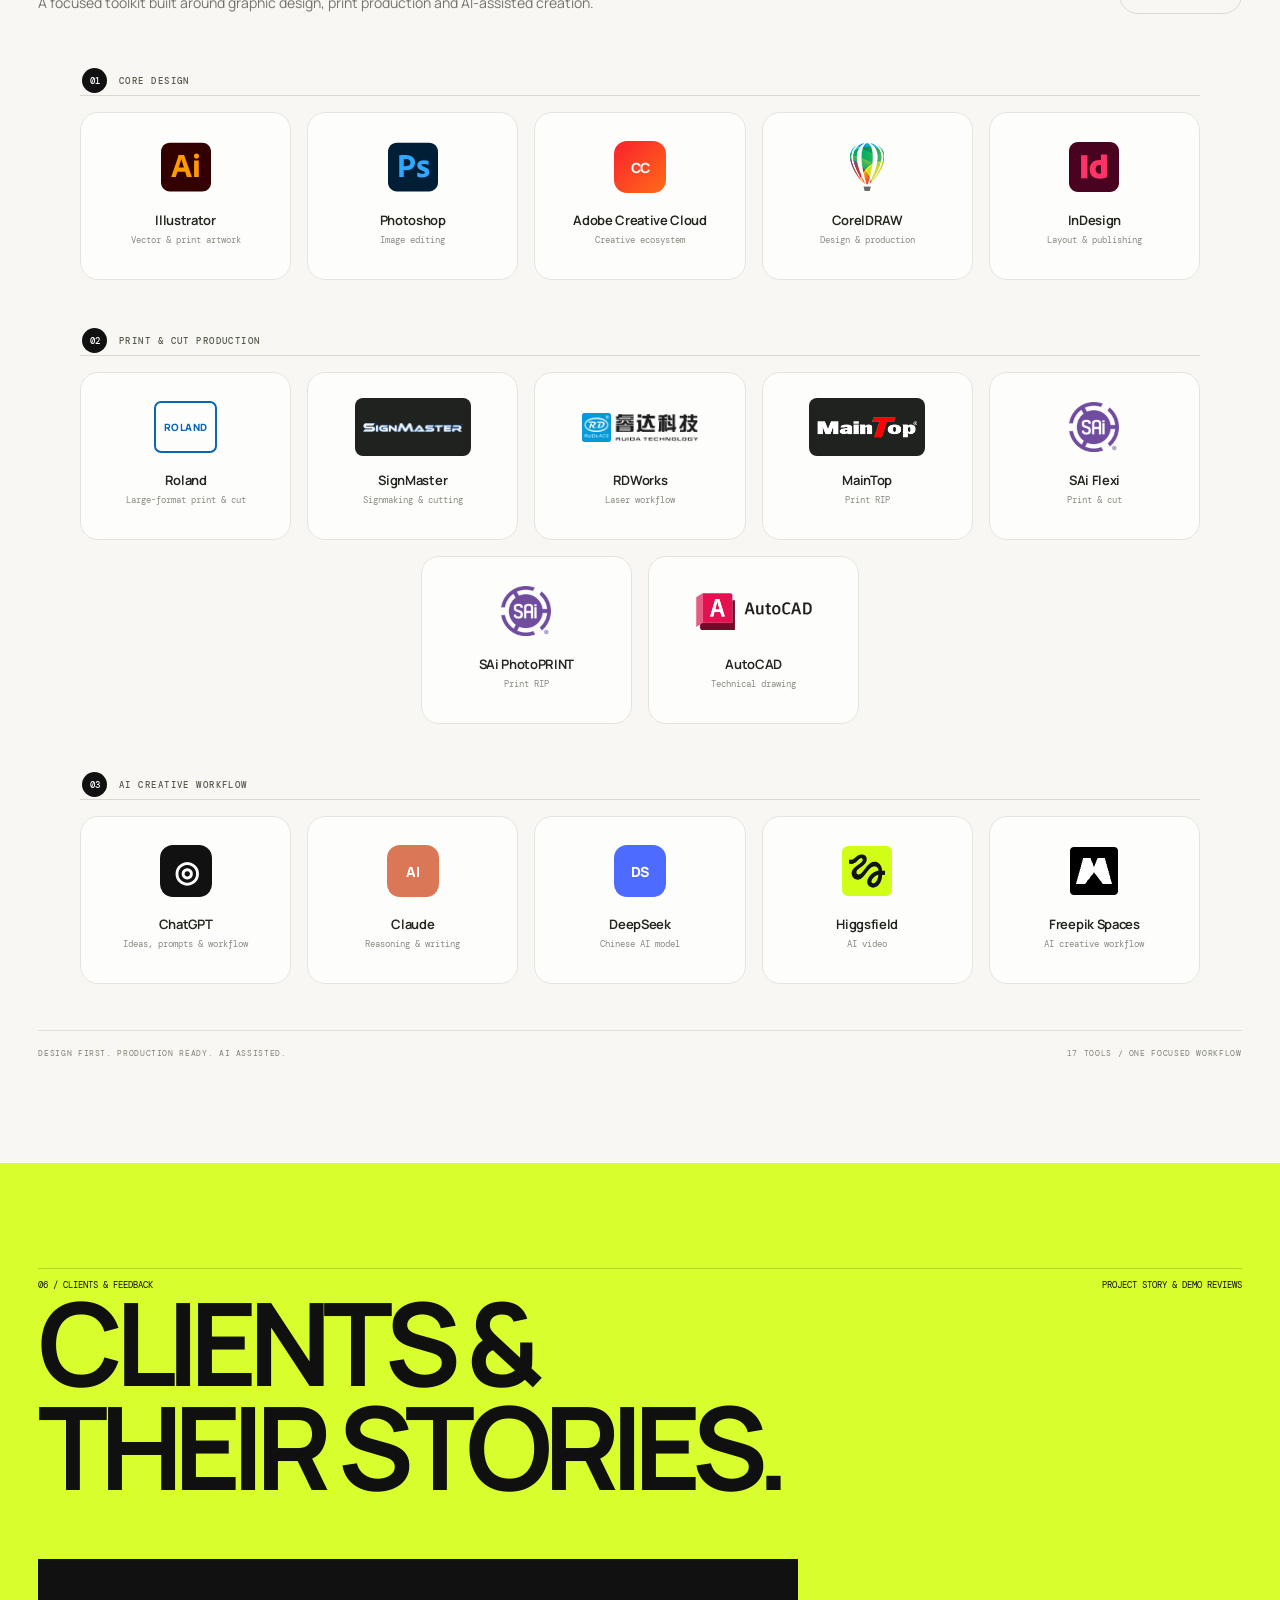
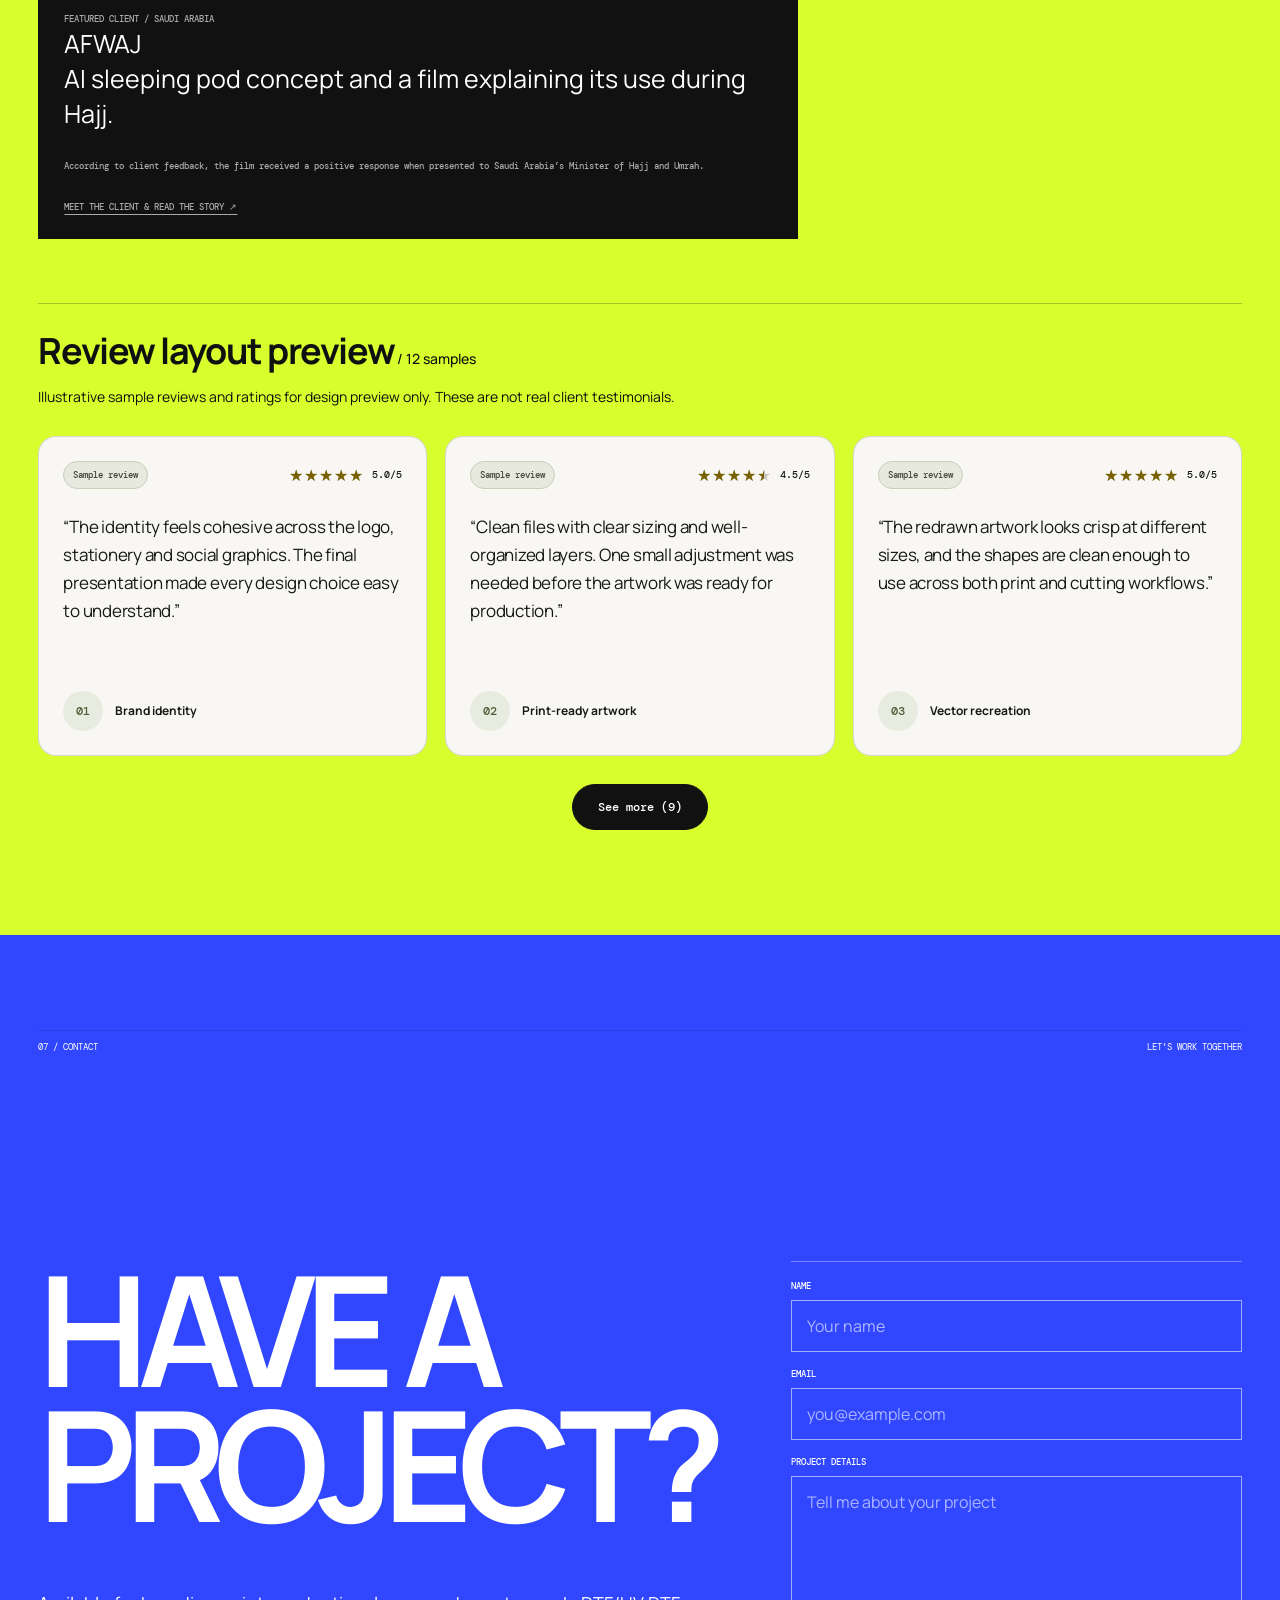
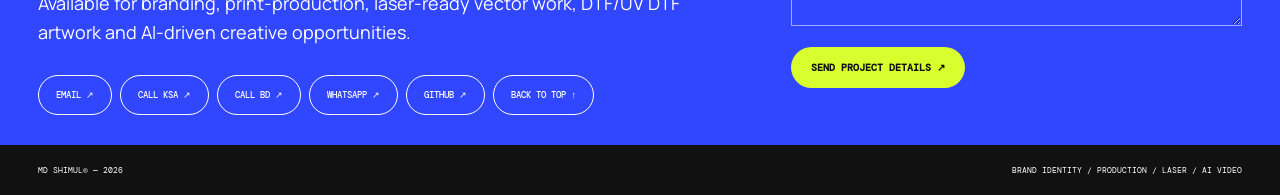
==== commit 5e2c8c3a: "Simplify experience into animated headline disclosures" ====
--- a/index.html
+++ b/index.html
@@ -112,6 +112,29 @@
 @media(max-width:900px){.about-profile .aboutGrid{grid-template-columns:1fr;gap:40px}.about-profile h2{font-size:clamp(54px,12vw,100px)}}
 @media(max-width:560px){.about-profile .barhead{flex-wrap:wrap;gap:8px}.about-profile .aboutGrid{margin-top:36px}.about-focus span{font-size:9px}.about-story>p:not(.lead){font-size:14px}}
 
+/* Compact, keyboard-accessible experience disclosures. */
+.experience-intro .experience-hint{justify-self:end;font:400 11px/1.6 'DM Mono',monospace;color:#68685e}
+.experience-hint span{display:inline-block;margin-left:10px}
+.experience-item{border-bottom:1px solid var(--ink)}
+.experience-item summary{display:grid;grid-template-columns:42px minmax(0,1fr) 32px;gap:24px;align-items:center;padding:27px 0;cursor:pointer;list-style:none;transition:background .3s var(--ease),padding .3s var(--ease)}
+.experience-item summary::-webkit-details-marker{display:none}
+.experience-item summary::marker{content:''}
+.experience-item .experience-index{margin:0;font:400 10px 'DM Mono',monospace;color:#6d6d60}
+.experience-item h3{font-size:clamp(25px,3.2vw,46px);line-height:1.15;letter-spacing:-.045em;font-weight:700;transition:transform .3s var(--ease)}
+.experience-toggle{position:relative;width:30px;height:30px;border:1px solid var(--line);border-radius:50%;transition:transform .3s var(--ease),background .3s}
+.experience-toggle:before,.experience-toggle:after{content:'';position:absolute;top:50%;left:50%;width:10px;height:1px;background:var(--ink);transform:translate(-50%,-50%)}
+.experience-toggle:after{transform:translate(-50%,-50%) rotate(90deg);transition:transform .3s var(--ease)}
+.experience-item[open] .experience-toggle:after{transform:translate(-50%,-50%) rotate(0)}
+.experience-item[open] .experience-toggle{background:var(--acid);border-color:transparent}
+.experience-item summary:focus-visible{outline:2px solid var(--blue);outline-offset:5px}
+.experience-item .experience-detail{padding:0 56px 28px 66px;max-width:960px}
+.experience-item .experience-detail p{font:400 15px/1.8 Manrope,sans-serif;color:#505047}
+.experience-item[open] .experience-detail{animation:experience-open .32s var(--ease)}
+@keyframes experience-open{from{opacity:0;transform:translateY(-7px)}to{opacity:1;transform:translateY(0)}}
+@media(hover:hover){.experience-item summary:hover{background:var(--acid);padding-inline:14px}.experience-item summary:hover .experience-toggle{transform:rotate(90deg)}}
+@media(max-width:700px){.experience-intro .experience-hint{justify-self:start}.experience-item summary{grid-template-columns:22px minmax(0,1fr) 28px;gap:12px;padding-block:23px}.experience-item h3{font-size:clamp(21px,5.5vw,30px)}.experience-toggle{width:27px;height:27px}.experience-item .experience-detail{padding:0 0 24px 34px}.experience-item .experience-detail p{font-size:14px}}
+@media(prefers-reduced-motion:reduce){.experience-item summary,.experience-item h3,.experience-toggle,.experience-toggle:after{transition:none}.experience-item[open] .experience-detail{animation:none}}
+
 </style>
 </head>
 <body>
@@ -127,7 +150,7 @@
 <article class="project reveal" tabindex="0" data-category="ai" data-title="SYNTH" data-kicker="AI Visual / Art Direction" data-summary="An experimental AI visual direction exploring image generation, campaign concepting and refined commercial presentation." data-role="AI Visual / Direction" data-year="2026" data-class="p6"><div class="thumb p6"></div><div class="meta"><div><small>06 / AI</small><h3>SYNTH</h3></div><p>AI Visual / Direction</p><b>↗</b></div></article></div></section>
 <section class="about dark pad about-profile" id="about" aria-labelledby="about-title"><div class="barhead reveal"><span>02 / ABOUT ME</span><span>DESIGN · GENERATIVE AI · PRINT</span></div><div class="aboutGrid"><div><span class="about-eyebrow">MD SHIMUL / RIYADH, SAUDI ARABIA<br>GRAPHIC DESIGN SINCE 2022</span><h2 id="about-title">IDEAS INTO<br><span>VISUALS.</span></h2><div class="about-focus" aria-label="Creative focus"><span>Graphic Design</span><span>Generative AI Visual &amp; Video</span><span>Print Production</span></div></div><div class="about-story"><p class="lead">Graphic Designer &amp; Generative AI Visual Creator.</p><p>I’m MD Shimul, a Bangladeshi creative based in Riyadh, Saudi Arabia. I’ve been working in graphic design since 2022, creating brand identities, social media designs and commercial graphics with a focus on clear communication, thoughtful layouts and a consistent visual style.</p><p>Generative AI is another part of my creative workflow. I develop AI-generated images, concept visuals and video content for brands and campaigns, combining creative direction with design skills to shape the final result.</p><p>My hands-on print-production background supports this creative work. I prepare clean vector artwork, large-format graphics, DTF/UV DTF designs and laser-ready cut files—bringing practical knowledge of materials, sizing and output requirements to the design process.</p><div class="about-capabilities"><div><span>01 / GRAPHIC DESIGN</span><h3>Brand Identity &amp; Commercial Graphics</h3><p>Logos, brand visuals, social media layouts and Arabic-market artwork.</p></div><div><span>02 / GENERATIVE AI</span><h3>AI Visual &amp; Video Creation</h3><p>AI-generated images, concept development and visual storytelling.</p></div><div><span>03 / PRINT PRODUCTION</span><h3>Artwork Ready for Production</h3><p>Print-ready layouts, clean vectors, DTF/UV DTF artwork and laser-cut files.</p></div></div></div></div></section>
 <section class="freelancer pad" id="freelancer"><div class="barhead reveal"><span>03 / ABOUT FREELANCER</span><span>PERSONAL PROFILE</span></div><div class="freelancerWrap"><div class="editorial reveal"><img src="portrait.png" width="3584" height="4800" loading="lazy" decoding="async" alt="Portrait of MD Shimul, Bangladeshi designer based in Riyadh"></div><div class="reveal"><h2>ABOUT<br>FREELANCER.</h2><div class="info"><div class="item"><span>Name</span><strong>MD Shimul</strong></div><div class="item"><span>Profile</span><strong>Bangladeshi designer based in Riyadh, Saudi Arabia</strong></div><div class="item"><span>Current Location</span><strong>Riyadh, Saudi Arabia</strong></div><div class="item"><span>Saudi Phone</span><a href="tel:+966539971829">+966 539971829</a></div><div class="item"><span>Bangladesh Phone</span><a href="tel:+8801739191453">+880 1739191453</a></div><div class="item"><span>Email</span><a href="mailto:mdshimul4362@gmail.com">mdshimul4362@gmail.com</a></div><div class="item"><span>WhatsApp</span><a href="https://wa.me/8801739191453" target="_blank" rel="noopener">Message on WhatsApp ↗</a></div><div class="item"><span>Focus</span><strong>Graphic Design · Generative AI Visual & Video · Print Production</strong></div></div><div class="statement"><span>Designer Statement</span><p>I’m a multidisciplinary Graphic Designer and Generative AI Visual Creator based in Riyadh, Saudi Arabia. I specialize in creating strong visual concepts, brand identities, commercial graphics, and AI-generated visual and video content. My production background gives me a practical understanding of print, prepress, DTF/UV DTF, signage, and laser-ready vector artwork—allowing me to design with both creativity and real-world execution in mind. I combine traditional design skills with modern generative AI workflows to transform ideas into polished, engaging visuals for brands, advertising, social media, print, and commercial campaigns.</p></div></div></div></section>
-<section class="pad experience-section" id="expertise" aria-labelledby="expertise-title"><div class="barhead reveal"><span>04 / EXPERIENCE &amp; EXPERTISE</span><span>DESIGN · AI · PRODUCTION</span></div><div class="experience-intro"><h2 id="expertise-title">Creative thinking.<br>Hands-on experience.</h2><p>My work brings together graphic design, AI-assisted visuals and practical print production—from the first concept to the final print or cut file.</p></div><div class="skills"><article class="skill"><small class="experience-index">01</small><div class="experience-detail"><h3>Graphic Design &amp; Branding</h3><p>Logo design, brand visuals, social media graphics and Arabic-layout artwork, with a focus on clear typography and balanced composition.</p><div class="experience-tags">Illustrator · Photoshop · Brand visuals</div></div><span class="experience-arrow" aria-hidden="true">↗</span></article><article class="skill"><small class="experience-index">02</small><div class="experience-detail"><h3>AI Image &amp; Video Creation</h3><p>AI-assisted concept visuals, image creation and video storytelling for brand, advertising and presentation projects.</p><div class="experience-tags">Concept development · Visual direction · AI workflows</div></div><span class="experience-arrow" aria-hidden="true">↗</span></article><article class="skill"><small class="experience-index">03</small><div class="experience-detail"><h3>Print &amp; Prepress</h3><p>Prepare final artwork for large-format printing, signage, stickers and DTF/UV DTF production, with attention to sizing, layout and output requirements.</p><div class="experience-tags">Print-ready artwork · Signage · DTF / UV DTF</div></div><span class="experience-arrow" aria-hidden="true">↗</span></article><article class="skill"><small class="experience-index">04</small><div class="experience-detail"><h3>Printing Machine Operation</h3><p>Hands-on operation of Roland printers and cutters, Sky Color printers, and DTF/UV DTF equipment, alongside SignMaster production workflows.</p><div class="experience-tags">Roland · Sky Color · SignMaster</div></div><span class="experience-arrow" aria-hidden="true">↗</span></article><article class="skill"><small class="experience-index">05</small><div class="experience-detail"><h3>Vector Recreation &amp; Cut Files</h3><p>Recreate raster designs as clean vector artwork and prepare SVG and AI files for plotter cutting, acrylic signage and laser-cut projects.</p><div class="experience-tags">Vector cleanup · SVG / AI · Plotter-ready files</div></div><span class="experience-arrow" aria-hidden="true">↗</span></article><article class="skill"><small class="experience-index">06</small><div class="experience-detail"><h3>Laser File Preparation</h3><p>Prepare artwork for larger laser-cut projects and operate small laser jobs using basic RDWorks workflows.</p><div class="experience-tags">RDWorks basics · Acrylic cut files · Small-job operation</div></div><span class="experience-arrow" aria-hidden="true">↗</span></article></div></section>
+<section class="pad experience-section" id="expertise" aria-labelledby="expertise-title"><div class="barhead reveal"><span>04 / EXPERIENCE &amp; EXPERTISE</span><span>DESIGN · AI · PRODUCTION</span></div><div class="experience-intro"><h2 id="expertise-title">Creative thinking.<br>Hands-on experience.</h2><p class="experience-hint">Tap a headline to explore <span aria-hidden="true">↗</span></p></div><div class="skills"><details class="experience-item reveal" name="expertise"><summary><span class="experience-index" aria-hidden="true">01</span><h3>Graphic Design &amp; Branding</h3><span class="experience-toggle" aria-hidden="true"></span></summary><div class="experience-detail"><p>Logo design, brand visuals, social media graphics and Arabic-layout artwork, with a focus on clear typography and balanced composition.</p><div class="experience-tags">Illustrator · Photoshop · Brand visuals</div></div></details><details class="experience-item reveal" name="expertise"><summary><span class="experience-index" aria-hidden="true">02</span><h3>AI Image &amp; Video Creation</h3><span class="experience-toggle" aria-hidden="true"></span></summary><div class="experience-detail"><p>AI-assisted concept visuals, image creation and video storytelling for brand, advertising and presentation projects.</p><div class="experience-tags">Concept development · Visual direction · AI workflows</div></div></details><details class="experience-item reveal" name="expertise"><summary><span class="experience-index" aria-hidden="true">03</span><h3>Print &amp; Prepress</h3><span class="experience-toggle" aria-hidden="true"></span></summary><div class="experience-detail"><p>Prepare final artwork for large-format printing, signage, stickers and DTF/UV DTF production, with attention to sizing, layout and output requirements.</p><div class="experience-tags">Print-ready artwork · Signage · DTF / UV DTF</div></div></details><details class="experience-item reveal" name="expertise"><summary><span class="experience-index" aria-hidden="true">04</span><h3>Printing Machine Operation</h3><span class="experience-toggle" aria-hidden="true"></span></summary><div class="experience-detail"><p>Hands-on operation of Roland printers and cutters, Sky Color printers, and DTF/UV DTF equipment, alongside SignMaster production workflows.</p><div class="experience-tags">Roland · Sky Color · SignMaster</div></div></details><details class="experience-item reveal" name="expertise"><summary><span class="experience-index" aria-hidden="true">05</span><h3>Vector Recreation &amp; Cut Files</h3><span class="experience-toggle" aria-hidden="true"></span></summary><div class="experience-detail"><p>Recreate raster designs as clean vector artwork and prepare SVG and AI files for plotter cutting, acrylic signage and laser-cut projects.</p><div class="experience-tags">Vector cleanup · SVG / AI · Plotter-ready files</div></div></details><details class="experience-item reveal" name="expertise"><summary><span class="experience-index" aria-hidden="true">06</span><h3>Laser File Preparation</h3><span class="experience-toggle" aria-hidden="true"></span></summary><div class="experience-detail"><p>Prepare artwork for larger laser-cut projects and operate small laser jobs using basic RDWorks workflows.</p><div class="experience-tags">RDWorks basics · Acrylic cut files · Small-job operation</div></div></details></div></section>
 <section class="tools pad" id="toolkit" aria-labelledby="toolkit-title"><div class="barhead"><span>05 / TOOLKIT</span><span>DESIGN · PRINT PRODUCTION · AI</span></div><div class="toolkit-heading"><div><h2 id="toolkit-title">Tools behind the work<span>.</span></h2><p>A focused toolkit built around graphic design, print production and AI-assisted creation.</p></div><button class="toolkit-toggle" type="button" aria-pressed="false" aria-label="Pause toolkit animation"><span class="toolkit-toggle-icon" aria-hidden="true">Ⅱ</span><span class="toolkit-toggle-label">Pause motion</span></button></div><ul class="toolkit-grid" aria-label="Creative software toolkit">
 <li class="toolkit-group-label"><span>01</span> CORE DESIGN</li>
 <li class="toolkit-card toolkit-priority"><a href="https://www.adobe.com/products/illustrator.html" target="_blank" rel="noopener noreferrer" aria-label="Illustrator — Primary vector design tool"><span class="toolkit-logo"><img src="assets/toolkit/illustrator.svg" alt="Adobe Illustrator logo" width="64" height="64" loading="lazy" decoding="async"></span><span class="toolkit-name">Illustrator</span><span class="toolkit-kind">Vector &amp; print artwork</span><span class="toolkit-dot" aria-hidden="true"></span></a></li>
